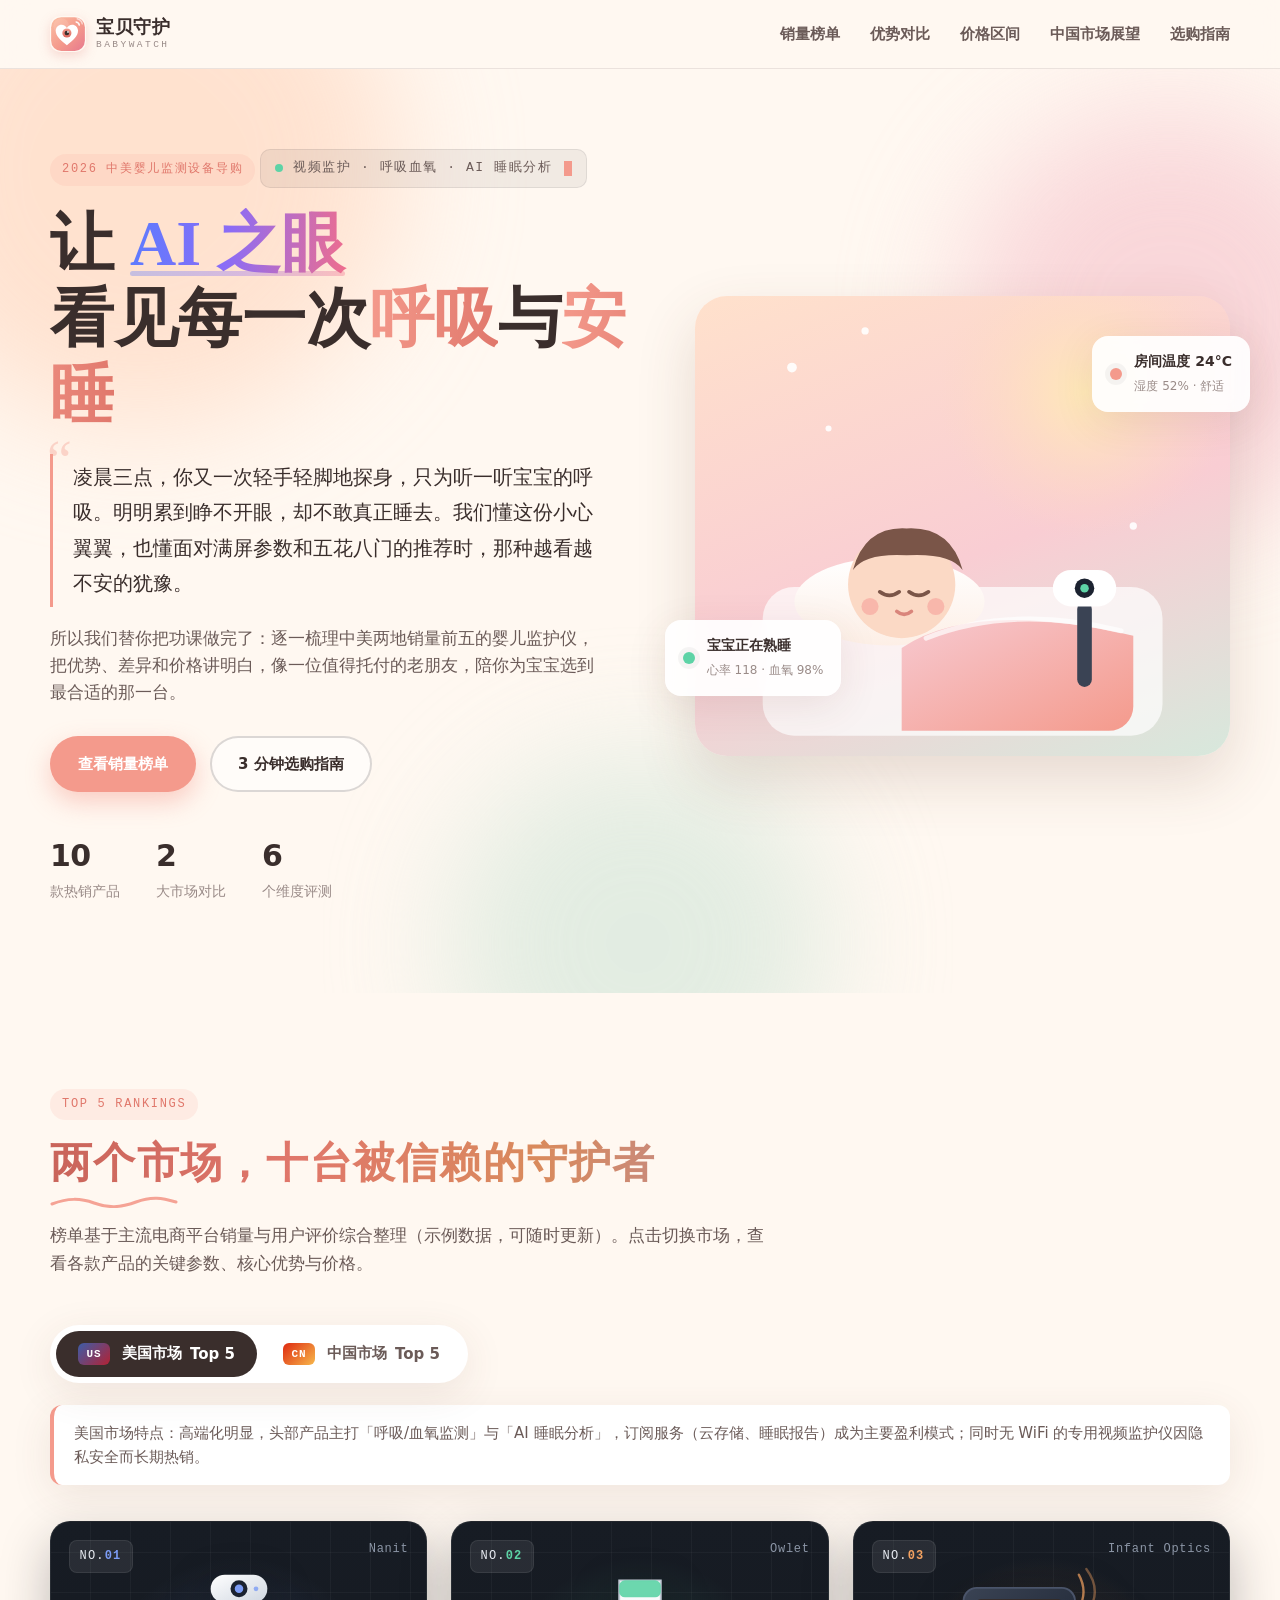
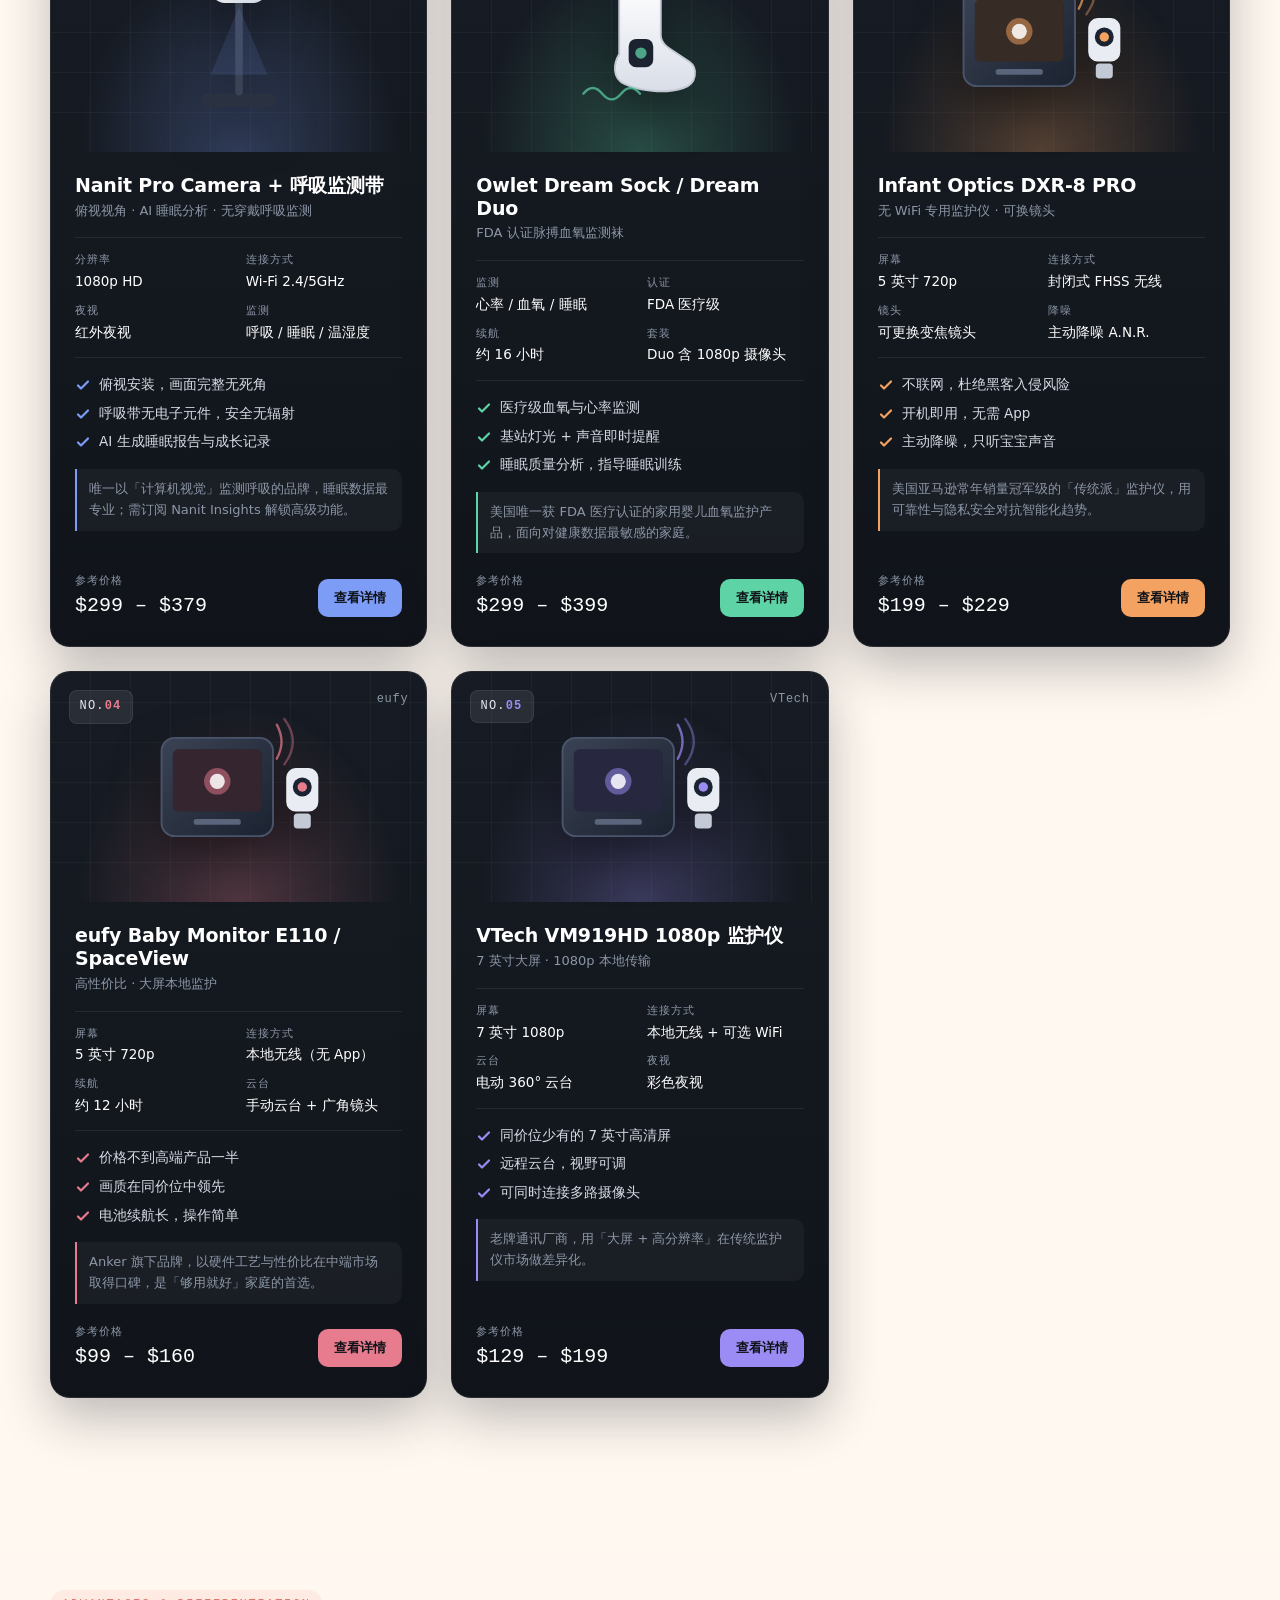
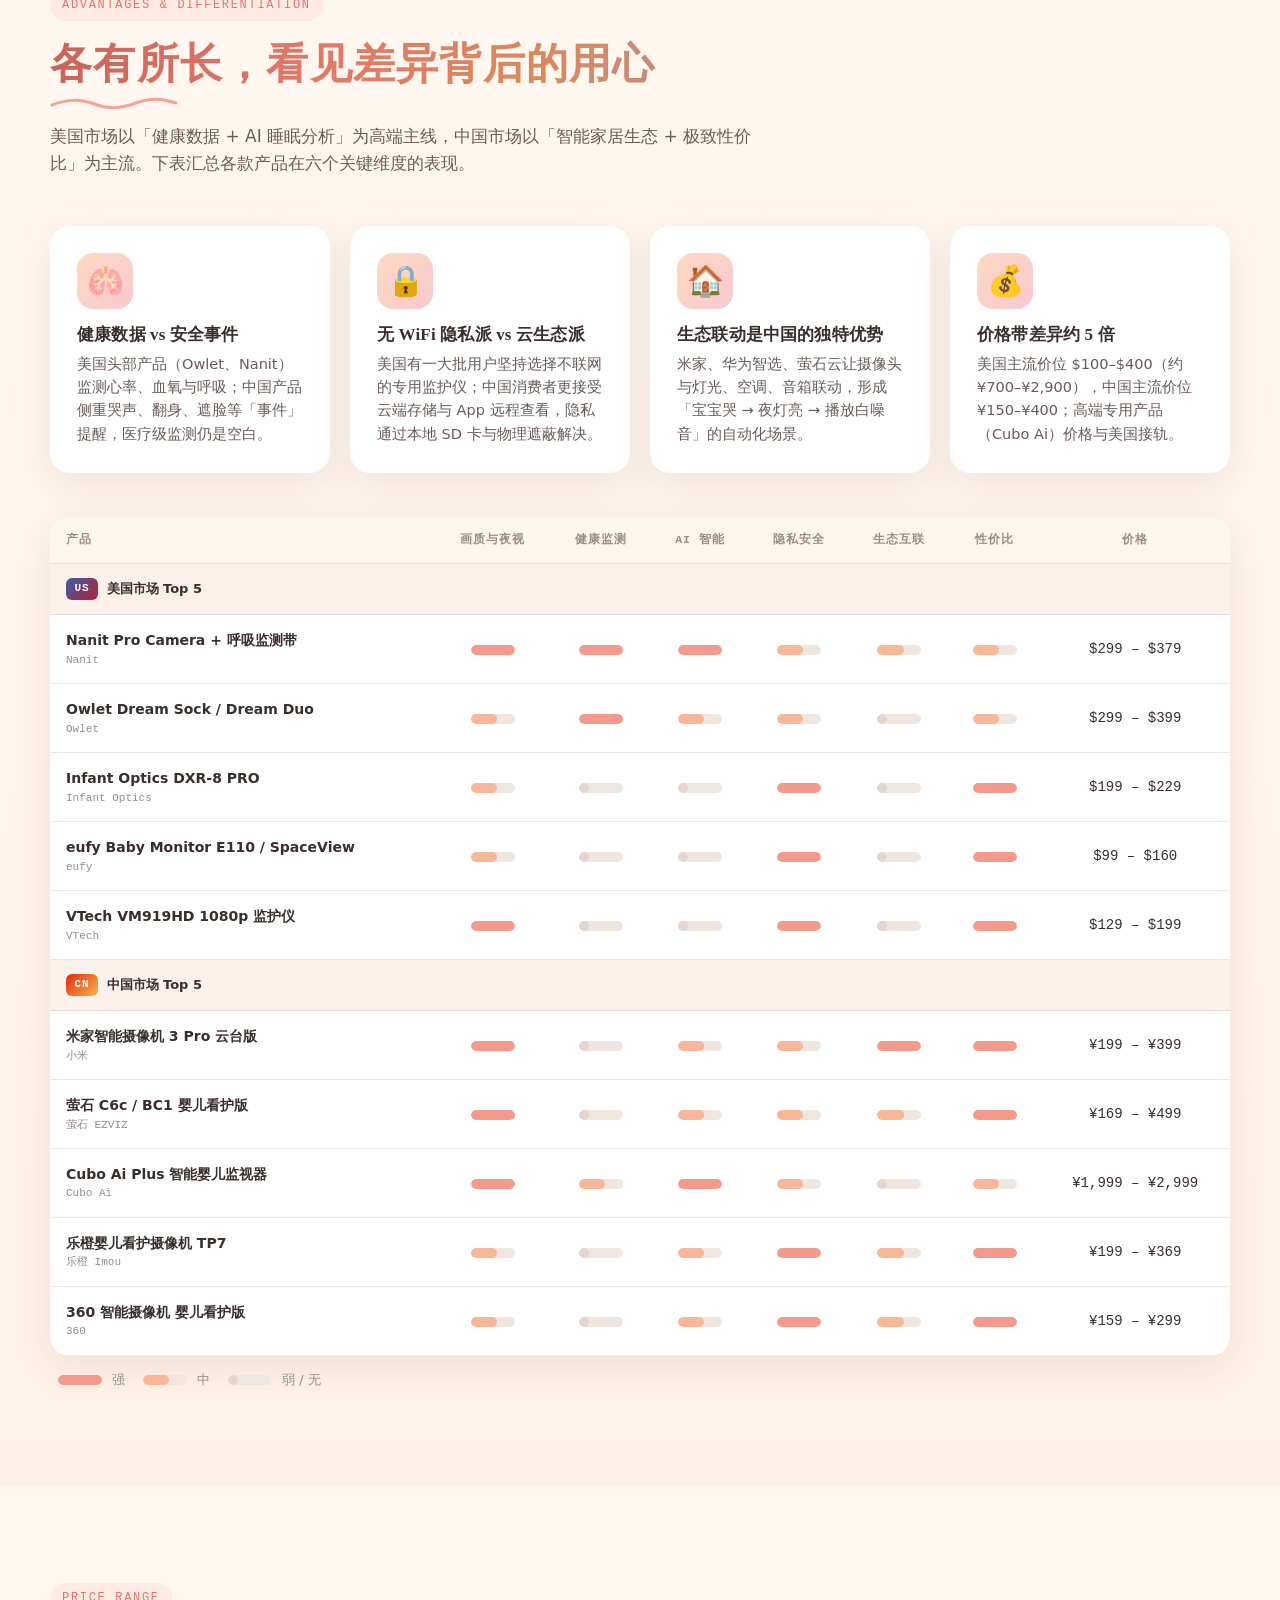
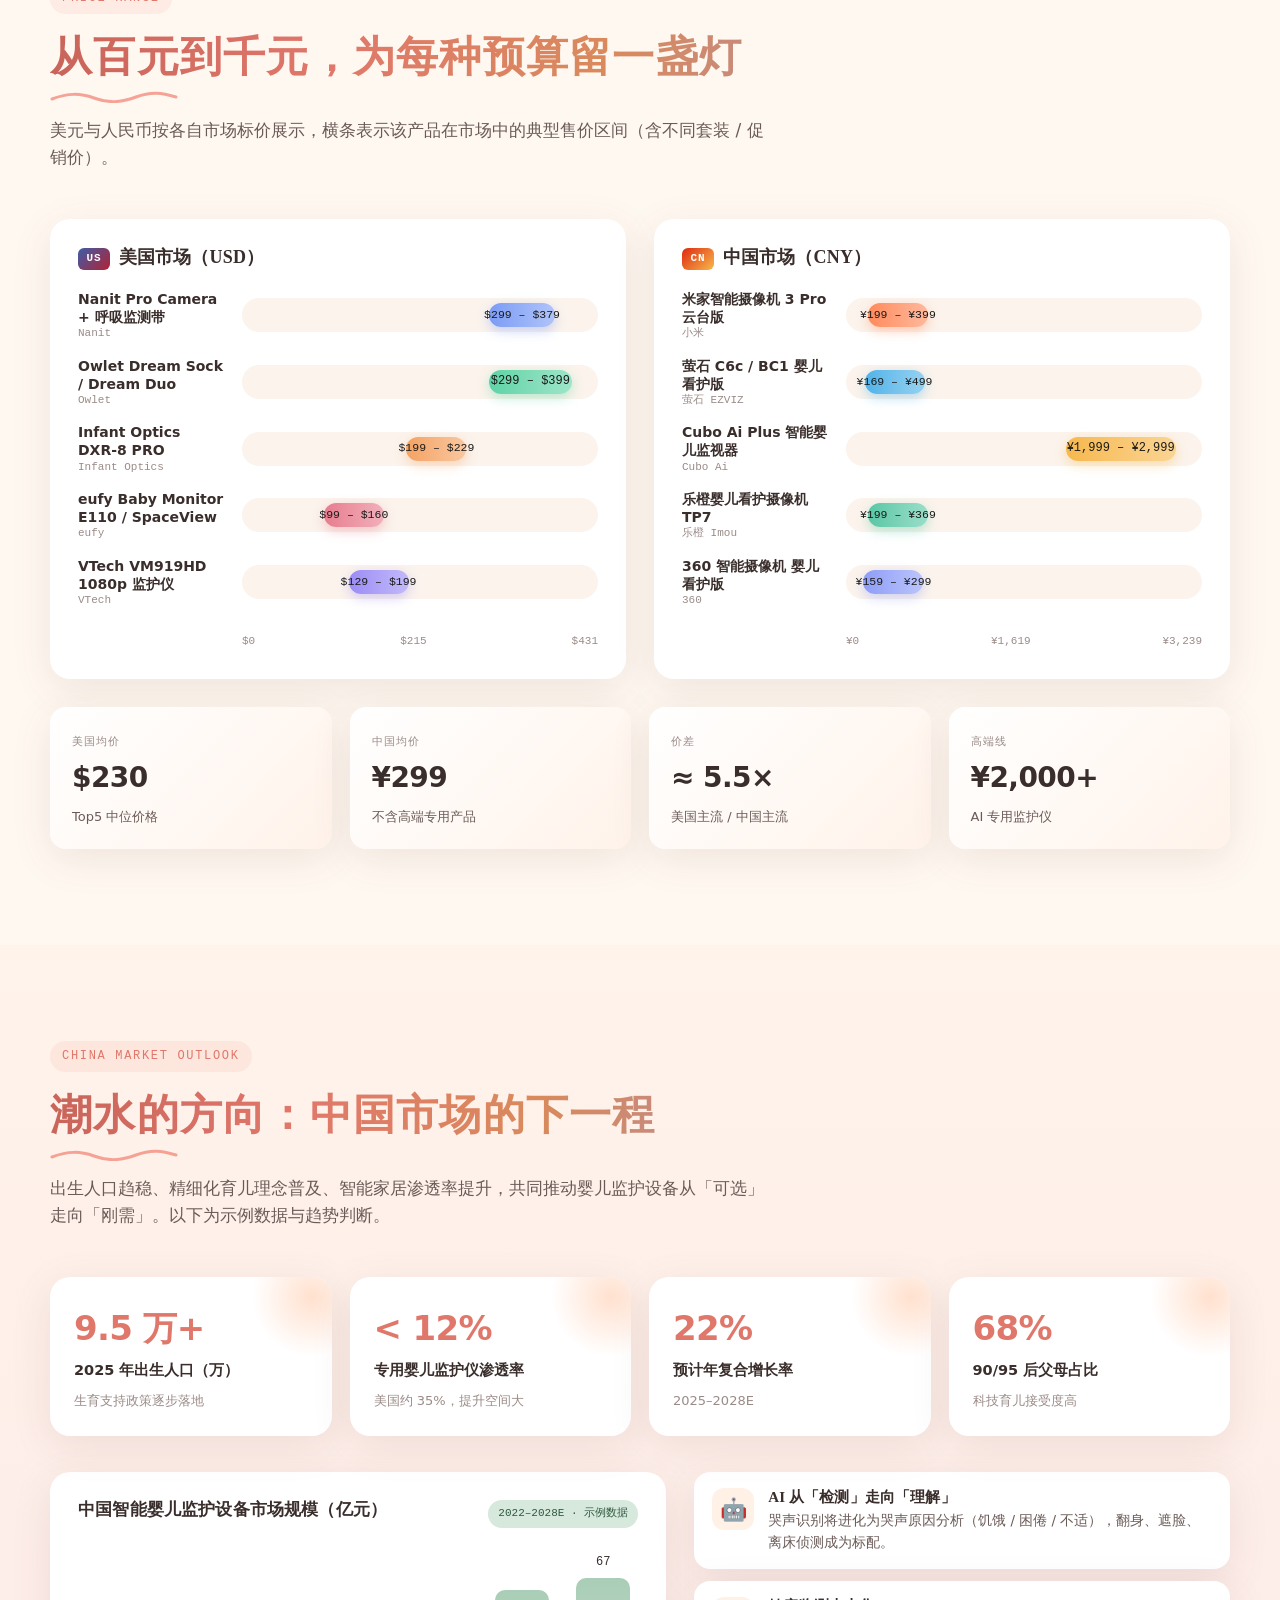
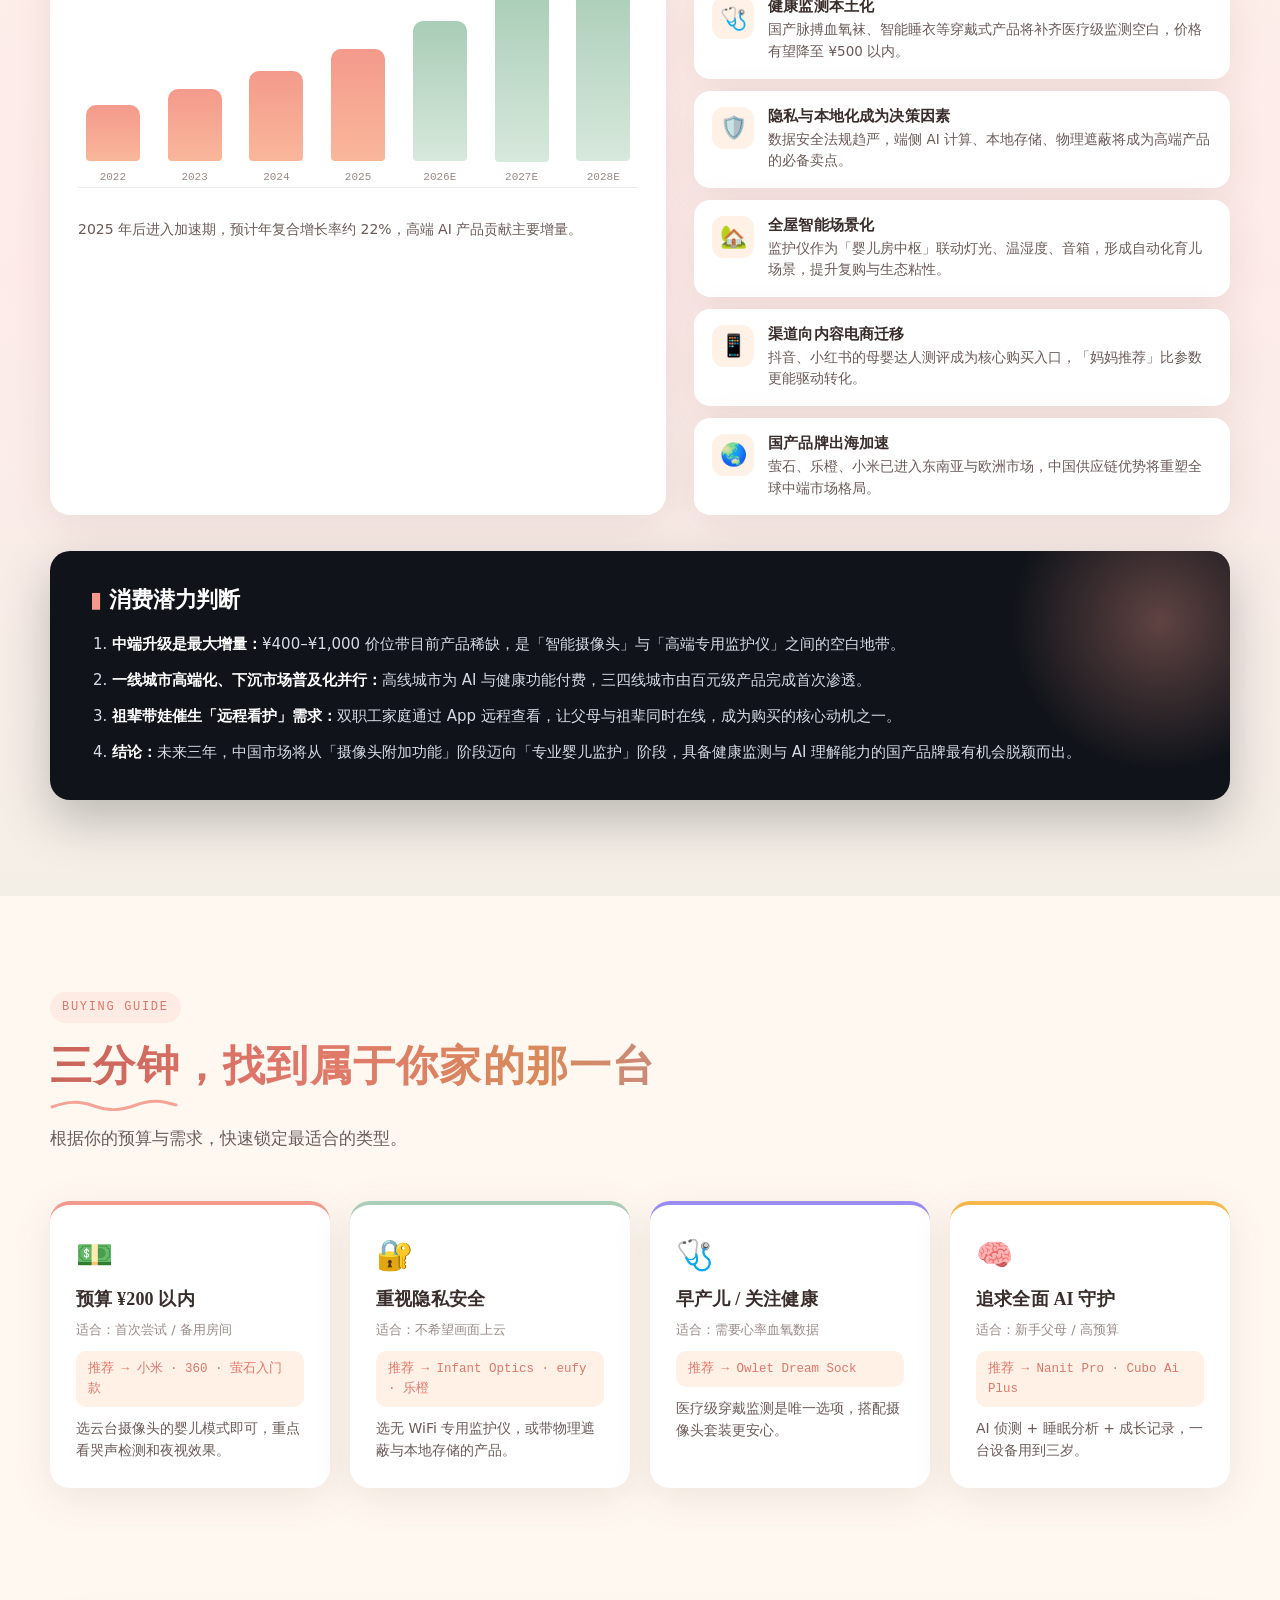
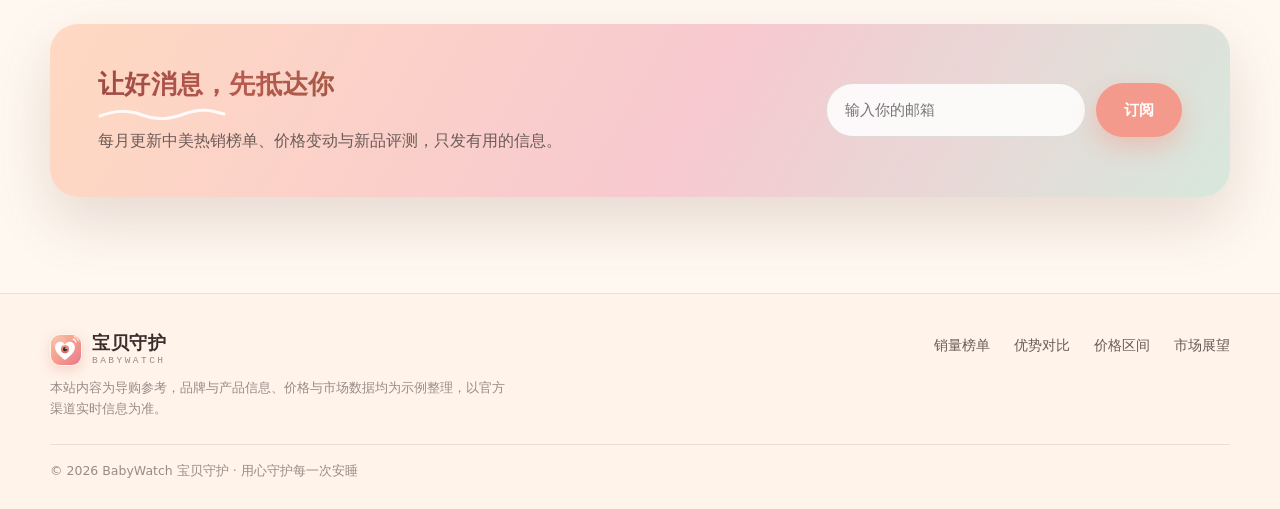
==== index.html @ 956588be "Initial release: BabyWatch baby monitor buying guide site Co-Authored-By: Claude Fable 5.1 <noreply@" ====
<!DOCTYPE html>
<html lang="zh-CN">
<head>
  <meta charset="UTF-8">
  <meta name="viewport" content="width=device-width, initial-scale=1.0">
  <title>宝贝守护 BabyWatch · 婴儿监测设备导购</title>
  <meta name="description" content="中美婴儿监测设备销量榜、产品优势对比、价格区间与中国市场趋势展望。">
  <link rel="icon" href="assets/logo.svg" type="image/svg+xml">
  <link rel="stylesheet" href="css/style.css">
</head>
<body>

  <!-- ========== 顶部导航 ========== -->
  <header class="nav" id="nav">
    <div class="container nav__inner">
      <a href="#top" class="nav__brand">
        <img class="nav__logo" src="assets/logo.svg" width="36" height="36" alt="BabyWatch">
        <span class="nav__wordmark"><b>宝贝守护</b><em>BabyWatch</em></span>
      </a>
      <nav class="nav__links" id="navLinks">
        <a href="#rankings">销量榜单</a>
        <a href="#compare">优势对比</a>
        <a href="#price">价格区间</a>
        <a href="#trend">中国市场展望</a>
        <a href="#guide">选购指南</a>
      </nav>
      <button class="nav__toggle" id="navToggle" aria-label="打开菜单" aria-expanded="false">
        <span></span><span></span><span></span>
      </button>
    </div>
  </header>

  <main id="top">

    <!-- ========== 首屏 ========== -->
    <section class="hero">
      <div class="hero__bg" aria-hidden="true">
        <span class="blob blob--1"></span>
        <span class="blob blob--2"></span>
        <span class="blob blob--3"></span>
      </div>
      <div class="container hero__inner">
        <div class="hero__text">
          <p class="eyebrow">2026 中美婴儿监测设备导购</p>
          <p class="hero__status"><span class="hero__status-dot"></span>视频监护 · 呼吸血氧 · AI 睡眠分析<span class="hero__cursor"></span></p>
          <h1 class="hero__title">
            <span class="hero__line">让 <span class="grad grad--ai">AI 之眼</span></span>
            <span class="hero__line">看见每一次<span class="grad grad--warm">呼吸</span>与<span class="grad grad--warm">安睡</span></span>
          </h1>
          <p class="lead lead--heart">凌晨三点，你又一次轻手轻脚地探身，只为听一听宝宝的呼吸。明明累到睁不开眼，却不敢真正睡去。我们懂这份小心翼翼，也懂面对满屏参数和五花八门的推荐时，那种越看越不安的犹豫。</p>
          <p class="lead">所以我们替你把功课做完了：逐一梳理中美两地销量前五的婴儿监护仪，把优势、差异和价格讲明白，像一位值得托付的老朋友，陪你为宝宝选到最合适的那一台。</p>
          <div class="hero__cta">
            <a href="#rankings" class="btn btn--primary">查看销量榜单</a>
            <a href="#guide" class="btn btn--ghost">3 分钟选购指南</a>
          </div>
          <ul class="hero__stats">
            <li><strong>10</strong><span>款热销产品</span></li>
            <li><strong>2</strong><span>大市场对比</span></li>
            <li><strong>6</strong><span>个维度评测</span></li>
          </ul>
        </div>
        <div class="hero__visual">
          <div class="hero__photo" role="img" aria-label="熟睡中的婴儿插画">
            <svg viewBox="0 0 400 400" class="hero__art" aria-hidden="true">
              <defs>
                <radialGradient id="hg-sun" cx="50%" cy="50%" r="50%"><stop offset="0" stop-color="#FFE9B8"/><stop offset="1" stop-color="#FFD9C2" stop-opacity="0"/></radialGradient>
                <linearGradient id="hg-blanket" x1="0" y1="0" x2="1" y2="1"><stop offset="0" stop-color="#F7C9D0"/><stop offset="1" stop-color="#F49A8C"/></linearGradient>
                <linearGradient id="hg-pillow" x1="0" y1="0" x2="0" y2="1"><stop offset="0" stop-color="#FFFFFF"/><stop offset="1" stop-color="#FDEFE6"/></linearGradient>
              </defs>
              <circle cx="300" cy="90" r="120" fill="url(#hg-sun)"/>
              <g opacity=".9">
                <circle cx="60" cy="70" r="4" fill="#fff"/><circle cx="120" cy="40" r="3" fill="#fff"/><circle cx="90" cy="120" r="2.5" fill="#fff"/><circle cx="340" cy="200" r="3" fill="#fff"/>
              </g>
              <path d="M62 250 h276 a26 26 0 0 1 26 26 v70 a26 26 0 0 1 -26 26 h-276 a26 26 0 0 1 -26 -26 v-70 a26 26 0 0 1 26 -26z" fill="#fff" opacity=".7"/>
              <ellipse cx="140" cy="262" rx="78" ry="36" fill="url(#hg-pillow)"/>
              <path d="M150 300 q60 -40 190 -10 v58 a20 20 0 0 1 -20 20 h-170 z" fill="url(#hg-blanket)"/>
              <path d="M170 292 q70 -28 160 -6" fill="none" stroke="#fff" stroke-width="4" stroke-linecap="round" opacity=".7"/>
              <circle cx="150" cy="248" r="44" fill="#FBD9C5"/>
              <path d="M110 236 q10 -36 44 -34 q36 -2 46 34 q-10 -14 -46 -12 q-34 -2 -44 12z" fill="#7A5548"/>
              <path d="M132 254 q8 6 16 0" fill="none" stroke="#7A5548" stroke-width="3" stroke-linecap="round"/>
              <path d="M156 254 q8 6 16 0" fill="none" stroke="#7A5548" stroke-width="3" stroke-linecap="round"/>
              <path d="M146 270 q6 5 12 0" fill="none" stroke="#D9857B" stroke-width="3" stroke-linecap="round"/>
              <circle cx="124" cy="266" r="7" fill="#F7A8A0" opacity=".7"/><circle cx="178" cy="266" r="7" fill="#F7A8A0" opacity=".7"/>
              <g class="hero__zz" fill="#fff" font-family="Arial, sans-serif" font-weight="700">
                <text x="210" y="200" font-size="26">z</text><text x="232" y="176" font-size="34">z</text><text x="262" y="146" font-size="44">z</text>
              </g>
              <g transform="translate(300 262)">
                <rect x="-6" y="0" width="12" height="70" rx="6" fill="#3A4354"/>
                <rect x="-26" y="-26" width="52" height="30" rx="15" fill="#fff"/>
                <circle cx="0" cy="-11" r="8" fill="#1B2230"/><circle cx="0" cy="-11" r="3.5" fill="#5DD3A6"/>
              </g>
            </svg>
          </div>
          <div class="hero__card hero__card--1">
            <span class="dot dot--green"></span>
            <div><b>宝宝正在熟睡</b><small>心率 118 · 血氧 98%</small></div>
          </div>
          <div class="hero__card hero__card--2">
            <span class="dot dot--peach"></span>
            <div><b>房间温度 24°C</b><small>湿度 52% · 舒适</small></div>
          </div>
        </div>
      </div>
    </section>

    <!-- ========== 销量榜单 ========== -->
    <section class="section" id="rankings">
      <div class="container">
        <div class="section__head">
          <p class="eyebrow">Top 5 Rankings</p>
          <h2 class="title-art">两个市场，十台被信赖的守护者</h2>
          <p class="section__desc">榜单基于主流电商平台销量与用户评价综合整理（示例数据，可随时更新）。点击切换市场，查看各款产品的关键参数、核心优势与价格。</p>
        </div>

        <div class="tabs" role="tablist">
          <button class="tab is-active" role="tab" data-market="us" aria-selected="true">
            <span class="flag flag--us">US</span> 美国市场 <span class="tab__extra">Top 5</span>
          </button>
          <button class="tab" role="tab" data-market="cn" aria-selected="false">
            <span class="flag flag--cn">CN</span> 中国市场 <span class="tab__extra">Top 5</span>
          </button>
        </div>

        <div class="market-note" id="marketNote"></div>
        <div class="products" id="productGrid"></div>
      </div>
    </section>

    <!-- ========== 优势与差异化 ========== -->
    <section class="section section--soft" id="compare">
      <div class="container">
        <div class="section__head">
          <p class="eyebrow">Advantages & Differentiation</p>
          <h2 class="title-art">各有所长，看见差异背后的用心</h2>
          <p class="section__desc">美国市场以「健康数据 + AI 睡眠分析」为高端主线，中国市场以「智能家居生态 + 极致性价比」为主流。下表汇总各款产品在六个关键维度的表现。</p>
        </div>

        <div class="diff-grid" id="diffGrid"></div>

        <div class="table-wrap">
          <table class="cmp" id="cmpTable"></table>
        </div>
        <p class="table-legend"><span class="lv lv-3"></span> 强 <span class="lv lv-2"></span> 中 <span class="lv lv-1"></span> 弱 / 无</p>
      </div>
    </section>

    <!-- ========== 价格区间 ========== -->
    <section class="section" id="price">
      <div class="container">
        <div class="section__head">
          <p class="eyebrow">Price Range</p>
          <h2 class="title-art">从百元到千元，为每种预算留一盏灯</h2>
          <p class="section__desc">美元与人民币按各自市场标价展示，横条表示该产品在市场中的典型售价区间（含不同套装 / 促销价）。</p>
        </div>
        <div class="price-cols">
          <div class="price-col">
            <h3><span class="flag flag--us">US</span> 美国市场（USD）</h3>
            <div class="price-list" id="priceUS"></div>
          </div>
          <div class="price-col">
            <h3><span class="flag flag--cn">CN</span> 中国市场（CNY）</h3>
            <div class="price-list" id="priceCN"></div>
          </div>
        </div>
        <div class="price-summary" id="priceSummary"></div>
      </div>
    </section>

    <!-- ========== 中国市场趋势 ========== -->
    <section class="section section--warm" id="trend">
      <div class="container">
        <div class="section__head">
          <p class="eyebrow">China Market Outlook</p>
          <h2 class="title-art">潮水的方向：中国市场的下一程</h2>
          <p class="section__desc">出生人口趋稳、精细化育儿理念普及、智能家居渗透率提升，共同推动婴儿监护设备从「可选」走向「刚需」。以下为示例数据与趋势判断。</p>
        </div>

        <div class="stat-tiles" id="statTiles"></div>

        <div class="trend-layout">
          <div class="chart-card">
            <div class="chart-card__head">
              <h3>中国智能婴儿监护设备市场规模（亿元）</h3>
              <span class="chip">2022–2028E · 示例数据</span>
            </div>
            <div class="chart" id="marketChart"></div>
            <p class="chart-note">2025 年后进入加速期，预计年复合增长率约 22%，高端 AI 产品贡献主要增量。</p>
          </div>
          <div class="trend-list" id="trendList"></div>
        </div>

        <div class="outlook" id="outlook"></div>
      </div>
    </section>

    <!-- ========== 选购指南 ========== -->
    <section class="section" id="guide">
      <div class="container">
        <div class="section__head">
          <p class="eyebrow">Buying Guide</p>
          <h2 class="title-art">三分钟，找到属于你家的那一台</h2>
          <p class="section__desc">根据你的预算与需求，快速锁定最适合的类型。</p>
        </div>
        <div class="guide-grid" id="guideGrid"></div>
      </div>
    </section>

    <!-- ========== 订阅 / CTA ========== -->
    <section class="cta">
      <div class="container cta__inner">
        <div>
          <h2 class="title-art title-art--deep">让好消息，先抵达你</h2>
          <p>每月更新中美热销榜单、价格变动与新品评测，只发有用的信息。</p>
        </div>
        <form class="cta__form" onsubmit="event.preventDefault(); this.querySelector('button').textContent='已订阅 ✓';">
          <input type="email" placeholder="输入你的邮箱" required>
          <button type="submit" class="btn btn--primary">订阅</button>
        </form>
      </div>
    </section>
  </main>

  <footer class="footer">
    <div class="container footer__inner">
      <div>
        <div class="nav__brand">
          <img class="nav__logo" src="assets/logo.svg" width="32" height="32" alt="BabyWatch">
          <span class="nav__wordmark"><b>宝贝守护</b><em>BabyWatch</em></span>
        </div>
        <p class="footer__note">本站内容为导购参考，品牌与产品信息、价格与市场数据均为示例整理，以官方渠道实时信息为准。</p>
      </div>
      <div class="footer__links">
        <a href="#rankings">销量榜单</a>
        <a href="#compare">优势对比</a>
        <a href="#price">价格区间</a>
        <a href="#trend">市场展望</a>
      </div>
    </div>
    <div class="container footer__copy">© 2026 BabyWatch 宝贝守护 · 用心守护每一次安睡</div>
  </footer>

  <script src="js/data.js"></script>
  <script src="js/main.js"></script>
</body>
</html>
---- css/style.css ----
/* =====================================================================
   宝贝守护 BabyWatch · 样式
   配色：母婴温馨（奶油 / 蜜桃 / 樱粉 / 鼠尾草绿）
   产品卡：硅谷科技硬件风（深色卡片、细线、等宽参数标签）
   ===================================================================== */

:root {
  --cream: #FFF8F1;
  --cream-2: #FFF1E6;
  --peach: #FFD9C2;
  --peach-2: #F9B79A;
  --rose: #F7C9D0;
  --coral: #F49A8C;
  --coral-dark: #E0776B;
  --sage: #D7E8DC;
  --sage-2: #A9CDB6;
  --ink: #3A2E2C;
  --ink-2: #6B5B58;
  --ink-3: #9A8B88;
  --line: rgba(58, 46, 44, 0.10);

  --tech-bg: #10141A;
  --tech-bg-2: #171C24;
  --tech-line: rgba(255, 255, 255, 0.08);
  --tech-text: #E8ECF2;
  --tech-muted: #8C96A6;

  --radius: 20px;
  --radius-sm: 12px;
  --shadow: 0 10px 40px rgba(97, 60, 45, 0.10);
  --shadow-lg: 0 24px 60px rgba(97, 60, 45, 0.16);

  --font: "Noto Sans SC", "Source Han Sans SC", "PingFang SC", "Hiragino Sans GB", "Microsoft YaHei", "微软雅黑", "Segoe UI", system-ui, -apple-system, sans-serif;
  /* 标题：宋体系，文艺温润 */
  --font-display: "Noto Serif SC", "Source Han Serif SC", "Noto Serif CJK SC", "Songti SC", "STZhongsong", "STSong", "SimSun", serif;
  /* 手写感：楷体，用于共情文字 */
  --font-warm: "STKaiti", "KaiTi", "Kaiti SC", "楷体", "BiauKai", "Noto Serif SC", serif;
  --mono: ui-monospace, "Cascadia Mono", Consolas, SFMono-Regular, Menlo, monospace;
}

* { box-sizing: border-box; }
html { scroll-behavior: smooth; }
body {
  margin: 0;
  font-family: var(--font);
  color: var(--ink);
  background: var(--cream);
  line-height: 1.6;
  -webkit-font-smoothing: antialiased;
}
img { max-width: 100%; display: block; }
a { color: inherit; text-decoration: none; }
h1, h2, h3, h4 { margin: 0; line-height: 1.2; font-weight: 800; letter-spacing: -0.01em; }
h1, h2, .diff-card h3, .guide-card h3, .price-col h3, .chart-card__head h3, .trend-item h4, .cta h2 { font-family: var(--font-display); letter-spacing: .01em; }
p { margin: 0; }
button { font-family: inherit; cursor: pointer; }

.container { width: min(1180px, 100% - 40px); margin-inline: auto; }

/* ---------- 通用 ---------- */
.eyebrow {
  display: inline-block;
  font-family: var(--mono);
  font-size: 12px;
  letter-spacing: 0.14em;
  text-transform: uppercase;
  color: var(--coral-dark);
  background: rgba(244, 154, 140, 0.14);
  padding: 6px 12px;
  border-radius: 999px;
  margin-bottom: 16px;
}
.btn {
  display: inline-flex; align-items: center; justify-content: center; gap: 8px;
  padding: 14px 26px; border-radius: 999px; font-weight: 700; font-size: 15px;
  border: 2px solid transparent; transition: transform .18s ease, box-shadow .18s ease, background .18s;
}
.btn:hover { transform: translateY(-2px); }
.btn--primary { background: var(--coral); color: #fff; box-shadow: 0 10px 24px rgba(244, 154, 140, 0.45); }
.btn--primary:hover { background: var(--coral-dark); }
.btn--ghost { border-color: rgba(58, 46, 44, 0.18); color: var(--ink); background: rgba(255,255,255,0.6); }
.btn--ghost:hover { background: #fff; }

.section { padding: 96px 0; }
.section--soft { background: linear-gradient(180deg, var(--cream) 0%, var(--cream-2) 100%); }
.section--warm { background: linear-gradient(180deg, #FFF3EA 0%, #FDEBE9 60%, #F4EFE6 100%); }
.section__head { max-width: 720px; margin-bottom: 48px; }
.section__head h2 { font-size: clamp(28px, 4vw, 42px); margin-bottom: 14px; }

/* 文艺风板块标题：暖珊瑚渐变 + 手绘波浪线 */
.title-art {
  display: inline-block; position: relative; padding-bottom: 18px; margin-bottom: 10px;
  font-weight: 700; letter-spacing: .03em; line-height: 1.3;
  background-image: linear-gradient(95deg, #C9645A 0%, #E0776B 40%, #D98A5C 80%, #C98A7A 100%);
  background-clip: text; -webkit-background-clip: text; color: transparent; -webkit-text-fill-color: transparent;
}
.title-art::after {
  content: ""; position: absolute; left: 0; bottom: 0; width: 128px; height: 12px;
  background: url("data:image/svg+xml,%3Csvg xmlns='http://www.w3.org/2000/svg' viewBox='0 0 128 12'%3E%3Cpath d='M2 8 C 18 2, 30 2, 44 7 S 70 12, 86 6 S 112 2, 126 6' fill='none' stroke='%23F49A8C' stroke-width='3' stroke-linecap='round'/%3E%3C/svg%3E") left center / 128px 12px no-repeat;
  opacity: .9;
}
.title-art--deep { background-image: linear-gradient(95deg, #9E4A42 0%, #B85A50 60%, #A45A44 100%); }
.title-art--deep::after { background-image: url("data:image/svg+xml,%3Csvg xmlns='http://www.w3.org/2000/svg' viewBox='0 0 128 12'%3E%3Cpath d='M2 8 C 18 2, 30 2, 44 7 S 70 12, 86 6 S 112 2, 126 6' fill='none' stroke='%23fff' stroke-width='3' stroke-linecap='round'/%3E%3C/svg%3E"); }
.section__desc { color: var(--ink-2); font-size: 17px; }

/* ---------- 导航 ---------- */
.nav {
  position: sticky; top: 0; z-index: 50;
  backdrop-filter: blur(14px); -webkit-backdrop-filter: blur(14px);
  background: rgba(255, 248, 241, 0.78);
  border-bottom: 1px solid var(--line);
  transition: box-shadow .2s;
}
.nav.is-scrolled { box-shadow: 0 6px 24px rgba(97,60,45,.08); }
.nav__inner { display: flex; align-items: center; justify-content: space-between; height: 68px; gap: 20px; }
.nav__brand { display: flex; align-items: center; gap: 10px; }
.nav__logo { display: block; border-radius: 10px; box-shadow: 0 4px 12px rgba(224,119,107,.25); }
.nav__wordmark { display: flex; flex-direction: column; line-height: 1; }
.nav__wordmark b { font-family: var(--font-display); font-weight: 700; font-size: 18px; letter-spacing: .04em; color: var(--ink); }
.nav__wordmark em { font-style: normal; font-family: var(--mono); font-size: 9.5px; letter-spacing: .26em; text-transform: uppercase; color: var(--ink-3); margin-top: 4px; }
.nav__links { display: flex; gap: 30px; font-weight: 600; font-size: 15px; color: var(--ink-2); }
.nav__links a { position: relative; padding: 6px 0; transition: color .15s; }
.nav__links a::after {
  content: ""; position: absolute; left: 0; right: 0; bottom: 0; height: 2px;
  background: var(--coral); border-radius: 2px; transform: scaleX(0); transform-origin: left; transition: transform .2s;
}
.nav__links a:hover { color: var(--ink); }
.nav__links a:hover::after { transform: scaleX(1); }
.nav__toggle { display: none; width: 42px; height: 42px; border: 0; background: transparent; flex-direction: column; justify-content: center; gap: 5px; align-items: center; }
.nav__toggle span { width: 22px; height: 2px; background: var(--ink); border-radius: 2px; transition: .2s; }

/* ---------- 首屏 ---------- */
.hero { position: relative; overflow: hidden; padding: 80px 0 90px; }
.hero__bg { position: absolute; inset: 0; pointer-events: none; }
.blob { position: absolute; border-radius: 50%; filter: blur(60px); opacity: .7; animation: float 14s ease-in-out infinite; }
.blob--1 { width: 520px; height: 520px; background: var(--peach); top: -160px; left: -120px; }
.blob--2 { width: 420px; height: 420px; background: var(--rose); right: -100px; top: 40px; animation-delay: -4s; }
.blob--3 { width: 380px; height: 380px; background: var(--sage); bottom: -140px; left: 35%; animation-delay: -8s; }
@keyframes float { 0%,100% { transform: translateY(0) } 50% { transform: translateY(-26px) } }

.hero__inner { position: relative; display: grid; grid-template-columns: 1.1fr 1fr; gap: 56px; align-items: center; }
.hero h1 { font-size: clamp(38px, 5.6vw, 64px); margin-bottom: 22px; }

/* 科技感标题 */
.hero__status {
  display: inline-flex; align-items: center; gap: 10px;
  font-family: var(--mono); font-size: 13px; letter-spacing: .12em; color: var(--ink-2);
  background: rgba(16, 20, 26, .06); border: 1px solid rgba(16, 20, 26, .08);
  padding: 8px 14px; border-radius: 10px; margin-bottom: 18px;
}
.hero__status-dot { width: 8px; height: 8px; border-radius: 50%; background: #5DD3A6; box-shadow: 0 0 0 0 rgba(93,211,166,.6); animation: pulse 2s infinite; }
.hero__cursor { width: 8px; height: 15px; background: var(--coral); margin-left: 2px; animation: blink 1s steps(2) infinite; }
@keyframes blink { 50% { opacity: 0 } }

.hero__title { font-weight: 900; letter-spacing: 0; line-height: 1.18; }
.hero__line { display: block; }
.grad {
  background-clip: text; -webkit-background-clip: text; color: transparent; -webkit-text-fill-color: transparent;
  position: relative;
}
.grad--ai { background-image: linear-gradient(95deg, #5B7CFF 0%, #8B6CF6 45%, #F26D8A 100%); padding-right: .06em; }
.grad--warm { background-image: linear-gradient(95deg, #F49A8C 0%, #E0776B 100%); }
.grad--ai::after {
  content: ""; position: absolute; left: 0; right: .06em; bottom: .04em; height: .08em; border-radius: 4px;
  background: linear-gradient(95deg, #5B7CFF, #8B6CF6, #F26D8A); opacity: .35;
}
.lead { font-size: 17px; color: var(--ink-2); max-width: 560px; margin-bottom: 30px; }
.lead--heart {
  position: relative; margin-bottom: 18px; padding: 6px 0 6px 20px;
  border-left: 3px solid var(--coral); color: var(--ink); font-size: 19.5px; line-height: 1.8;
  font-family: var(--font-warm); font-weight: 400;
}
.lead--heart::before {
  content: "“"; position: absolute; left: -6px; top: -22px; font-size: 56px; line-height: 1;
  color: var(--coral); opacity: .35; font-family: Georgia, "Times New Roman", serif;
}
.hero__cta { display: flex; gap: 14px; flex-wrap: wrap; margin-bottom: 40px; }
.hero__stats { list-style: none; padding: 0; margin: 0; display: flex; gap: 36px; }
.hero__stats li { display: flex; flex-direction: column; }
.hero__stats strong { font-size: 30px; font-weight: 800; letter-spacing: -0.02em; }
.hero__stats span { color: var(--ink-3); font-size: 14px; }

.hero__visual { position: relative; min-height: 460px; }
.hero__photo {
  position: absolute; inset: 0; border-radius: 32px; overflow: hidden;
  background: linear-gradient(160deg, #FFE1CC 0%, #F9CDD3 55%, #D7E8DC 100%);
  box-shadow: var(--shadow-lg);
  display: grid; place-items: center;
}
.hero__art { width: 100%; height: 100%; max-height: 100%; transform: scale(1.06); }
.hero__zz text { animation: zz 3s ease-in-out infinite; opacity: 0; }
.hero__zz text:nth-child(2) { animation-delay: .5s; }
.hero__zz text:nth-child(3) { animation-delay: 1s; }
@keyframes zz { 0% { opacity: 0; transform: translateY(6px) } 30%, 70% { opacity: .95; transform: translateY(0) } 100% { opacity: 0; transform: translateY(-8px) } }
.hero__card {
  position: absolute; display: flex; align-items: center; gap: 12px;
  background: rgba(255,255,255,.92); backdrop-filter: blur(8px);
  padding: 14px 18px; border-radius: 16px; box-shadow: var(--shadow);
  animation: float 8s ease-in-out infinite;
}
.hero__card b { display: block; font-size: 14px; }
.hero__card small { color: var(--ink-3); font-size: 12px; }
.hero__card--1 { left: -30px; bottom: 60px; }
.hero__card--2 { right: -20px; top: 40px; animation-delay: -3s; }
.dot { width: 12px; height: 12px; border-radius: 50%; flex: none; box-shadow: 0 0 0 5px rgba(0,0,0,.04); }
.dot--green { background: #5DD3A6; animation: pulse 2s infinite; }
.dot--peach { background: var(--coral); }
@keyframes pulse { 0%,100% { box-shadow: 0 0 0 4px rgba(93,211,166,.25) } 50% { box-shadow: 0 0 0 10px rgba(93,211,166,0) } }

/* ---------- 榜单 Tabs ---------- */
.tabs { display: inline-flex; background: #fff; padding: 6px; border-radius: 999px; box-shadow: var(--shadow); gap: 4px; margin-bottom: 22px; }
.tab { border: 0; background: transparent; padding: 12px 22px; border-radius: 999px; font-weight: 700; font-size: 15px; color: var(--ink-2); transition: .2s; display: inline-flex; align-items: center; gap: 8px; }
.flag {
  display: inline-flex; align-items: center; justify-content: center;
  font-family: var(--mono); font-size: 11px; font-weight: 700; letter-spacing: .08em;
  width: 32px; height: 22px; border-radius: 6px; color: #fff; vertical-align: middle; margin-right: 4px;
}
.flag--us { background: linear-gradient(135deg, #3C5DA8, #B22234); }
.flag--cn { background: linear-gradient(135deg, #DE2910, #F7B84B); }
.tab.is-active { background: var(--ink); color: #fff; }
.market-note { background: #fff; border-left: 4px solid var(--coral); padding: 16px 20px; border-radius: 12px; color: var(--ink-2); font-size: 15px; margin-bottom: 36px; box-shadow: var(--shadow); }

/* ---------- 产品卡（科技硬件风） ---------- */
.products { display: grid; grid-template-columns: repeat(auto-fill, minmax(340px, 1fr)); gap: 24px; }
.product {
  position: relative; display: flex; flex-direction: column;
  background: linear-gradient(180deg, var(--tech-bg-2), var(--tech-bg));
  color: var(--tech-text); border-radius: var(--radius); overflow: hidden;
  border: 1px solid var(--tech-line);
  box-shadow: 0 20px 50px rgba(20, 24, 32, .28);
  transition: transform .25s ease, box-shadow .25s ease;
  opacity: 0; transform: translateY(20px);
  animation: rise .5s ease forwards;
}
.product:hover { transform: translateY(-6px); box-shadow: 0 30px 60px rgba(20,24,32,.36); }
@keyframes rise { to { opacity: 1; transform: translateY(0) } }
.product__rank {
  position: absolute; top: 18px; left: 18px; z-index: 2;
  font-family: var(--mono); font-size: 12px; letter-spacing: .1em;
  padding: 6px 10px; border-radius: 8px; background: rgba(255,255,255,.08); border: 1px solid var(--tech-line);
}
.product__rank b { color: var(--accent); }
.product__brand { position: absolute; top: 18px; right: 18px; z-index: 2; font-family: var(--mono); font-size: 12px; color: var(--tech-muted); letter-spacing: .06em; }
.product__visual {
  height: 230px; display: grid; place-items: center; position: relative;
  background:
    radial-gradient(ellipse at 50% 100%, color-mix(in srgb, var(--accent) 28%, transparent) 0%, transparent 60%),
    repeating-linear-gradient(0deg, transparent 0 39px, rgba(255,255,255,.035) 39px 40px),
    repeating-linear-gradient(90deg, transparent 0 39px, rgba(255,255,255,.035) 39px 40px);
}
.product__visual svg { width: 190px; height: 170px; filter: drop-shadow(0 18px 24px rgba(0,0,0,.45)); }
.product__body { padding: 22px 24px 24px; display: flex; flex-direction: column; gap: 16px; flex: 1; }
.product__name { font-size: 19px; font-weight: 700; color: #fff; }
.product__tag { color: var(--tech-muted); font-size: 13px; margin-top: 4px; }
.product__specs { display: grid; grid-template-columns: 1fr 1fr; gap: 10px 14px; padding: 14px 0; border-top: 1px solid var(--tech-line); border-bottom: 1px solid var(--tech-line); }
.spec { display: flex; flex-direction: column; gap: 2px; }
.spec small { font-family: var(--mono); font-size: 10.5px; letter-spacing: .1em; text-transform: uppercase; color: var(--tech-muted); }
.spec span { font-size: 13.5px; color: #fff; font-weight: 500; }
.product__pros { list-style: none; margin: 0; padding: 0; display: flex; flex-direction: column; gap: 7px; font-size: 13.5px; color: #D5DBE5; }
.product__pros li { display: flex; gap: 8px; align-items: flex-start; }
.product__pros li::before { content: ""; flex: none; width: 16px; height: 16px; margin-top: 3px; border-radius: 50%; background: var(--accent); -webkit-mask: url("data:image/svg+xml,%3Csvg xmlns='http://www.w3.org/2000/svg' viewBox='0 0 16 16'%3E%3Cpath d='M3 8.5l3 3 7-7' fill='none' stroke='black' stroke-width='2.2' stroke-linecap='round' stroke-linejoin='round'/%3E%3C/svg%3E") center/contain no-repeat; mask: url("data:image/svg+xml,%3Csvg xmlns='http://www.w3.org/2000/svg' viewBox='0 0 16 16'%3E%3Cpath d='M3 8.5l3 3 7-7' fill='none' stroke='black' stroke-width='2.2' stroke-linecap='round' stroke-linejoin='round'/%3E%3C/svg%3E") center/contain no-repeat; }
.product__diff { font-size: 13px; color: var(--tech-muted); background: rgba(255,255,255,.04); border-left: 2px solid var(--accent); padding: 10px 12px; border-radius: 0 10px 10px 0; }
.product__foot { display: flex; align-items: center; justify-content: space-between; margin-top: auto; padding-top: 4px; }
.product__price { font-family: var(--mono); font-size: 20px; font-weight: 500; color: #fff; }
.product__price small { display: block; font-size: 10.5px; color: var(--tech-muted); letter-spacing: .1em; text-transform: uppercase; font-weight: 400; }
.product__btn { background: var(--accent); color: #0f1218; border: 0; padding: 10px 16px; border-radius: 10px; font-weight: 700; font-size: 13px; transition: filter .15s; }
.product__btn:hover { filter: brightness(1.1); }

/* ---------- 差异化 ---------- */
.diff-grid { display: grid; grid-template-columns: repeat(auto-fit, minmax(250px, 1fr)); gap: 20px; margin-bottom: 44px; }
.diff-card { background: #fff; border-radius: var(--radius); padding: 26px; box-shadow: var(--shadow); border: 1px solid rgba(255,255,255,.7); transition: transform .2s; }
.diff-card:hover { transform: translateY(-4px); }
.diff-card__icon { font-size: 30px; width: 56px; height: 56px; display: grid; place-items: center; border-radius: 16px; background: linear-gradient(135deg, var(--peach), var(--rose)); margin-bottom: 16px; }
.diff-card h3 { font-size: 17px; margin-bottom: 8px; }
.diff-card p { color: var(--ink-2); font-size: 14.5px; }

.table-wrap { overflow-x: auto; background: #fff; border-radius: var(--radius); box-shadow: var(--shadow); }
.cmp { width: 100%; border-collapse: collapse; min-width: 760px; font-size: 14px; }
.cmp th, .cmp td { padding: 14px 16px; text-align: center; border-bottom: 1px solid var(--line); }
.cmp th { font-family: var(--mono); font-size: 11.5px; letter-spacing: .08em; color: var(--ink-3); text-transform: uppercase; background: #FFF6EE; }
.cmp td:first-child, .cmp th:first-child { text-align: left; }
.cmp .cmp__name { font-weight: 700; }
.cmp .cmp__name small { display: block; color: var(--ink-3); font-weight: 400; font-family: var(--mono); font-size: 11px; }
.cmp .cmp__group td { background: #FBF0EA; font-weight: 700; text-align: left; font-size: 13px; }
.cmp .cmp__price { font-family: var(--mono); white-space: nowrap; }
.lv { display: inline-block; width: 44px; height: 10px; border-radius: 999px; background: #EFE6E0; position: relative; overflow: hidden; vertical-align: middle; }
.lv::after { content: ""; position: absolute; inset: 0; border-radius: 999px; background: var(--coral); }
.lv-1::after { width: 22%; background: #E4D5CE; }
.lv-2::after { width: 60%; background: var(--peach-2); }
.lv-3::after { width: 100%; background: var(--coral); }
.table-legend { margin-top: 14px; font-size: 13px; color: var(--ink-3); display: flex; gap: 10px; align-items: center; flex-wrap: wrap; }
.table-legend .lv { margin-left: 8px; }

/* ---------- 价格区间 ---------- */
.price-cols { display: grid; grid-template-columns: 1fr 1fr; gap: 28px; }
.price-col { background: #fff; border-radius: var(--radius); padding: 28px; box-shadow: var(--shadow); }
.price-col h3 { font-size: 18px; margin-bottom: 20px; }
.price-list { display: flex; flex-direction: column; gap: 16px; }
.price-row { display: grid; grid-template-columns: 150px 1fr; gap: 14px; align-items: center; }
.price-row__name { font-weight: 600; font-size: 14px; line-height: 1.3; }
.price-row__name small { display: block; font-family: var(--mono); font-size: 11px; color: var(--ink-3); font-weight: 400; }
.price-row__track { position: relative; height: 34px; background: #FBF3EC; border-radius: 999px; }
.price-row__bar { position: absolute; top: 5px; bottom: 5px; border-radius: 999px; background: linear-gradient(90deg, var(--accent), color-mix(in srgb, var(--accent) 60%, #fff)); box-shadow: 0 4px 12px color-mix(in srgb, var(--accent) 40%, transparent); display: flex; align-items: center; justify-content: center; font-family: var(--mono); font-size: 11.5px; color: #1b1b1b; white-space: nowrap; padding: 0 8px; min-width: 60px; }
.price-row__bar.is-wide { font-size: 12px; }
.price-axis { display: flex; justify-content: space-between; font-family: var(--mono); font-size: 11px; color: var(--ink-3); margin-top: 10px; padding-left: 164px; }
.price-summary { display: grid; grid-template-columns: repeat(auto-fit, minmax(200px, 1fr)); gap: 18px; margin-top: 28px; }
.price-summary__item { background: linear-gradient(135deg, #fff, #FFF3EA); border-radius: 16px; padding: 20px 22px; box-shadow: var(--shadow); }
.price-summary__item small { font-family: var(--mono); font-size: 11px; letter-spacing: .1em; text-transform: uppercase; color: var(--ink-3); }
.price-summary__item strong { display: block; font-size: 28px; letter-spacing: -0.02em; margin: 4px 0 2px; }
.price-summary__item span { color: var(--ink-2); font-size: 13px; }

/* ---------- 趋势 ---------- */
.stat-tiles { display: grid; grid-template-columns: repeat(auto-fit, minmax(220px, 1fr)); gap: 18px; margin-bottom: 36px; }
.stat-tile { background: #fff; border-radius: var(--radius); padding: 24px; box-shadow: var(--shadow); position: relative; overflow: hidden; }
.stat-tile::before { content: ""; position: absolute; width: 120px; height: 120px; border-radius: 50%; right: -40px; top: -40px; background: radial-gradient(circle, var(--peach) 0%, transparent 70%); opacity: .8; }
.stat-tile strong { display: block; font-size: 34px; letter-spacing: -0.02em; color: var(--coral-dark); }
.stat-tile b { display: block; font-size: 14.5px; margin: 4px 0 4px; }
.stat-tile span { font-size: 13px; color: var(--ink-3); }

.trend-layout { display: grid; grid-template-columns: 1.15fr 1fr; gap: 28px; margin-bottom: 36px; }
.chart-card { background: #fff; border-radius: var(--radius); padding: 28px; box-shadow: var(--shadow); }
.chart-card__head { display: flex; justify-content: space-between; align-items: flex-start; gap: 12px; flex-wrap: wrap; margin-bottom: 20px; }
.chart-card__head h3 { font-size: 17px; }
.chip { font-family: var(--mono); font-size: 11px; background: var(--sage); color: #2f5a41; padding: 5px 10px; border-radius: 999px; white-space: nowrap; }
.chart { display: flex; align-items: flex-end; gap: 12px; height: 240px; padding-top: 30px; border-bottom: 1px solid var(--line); }
.bar { flex: 1; display: flex; flex-direction: column; align-items: center; justify-content: flex-end; height: 100%; position: relative; }
.bar__col { width: 100%; max-width: 54px; border-radius: 10px 10px 4px 4px; background: linear-gradient(180deg, var(--coral), var(--peach-2)); transform-origin: bottom; animation: grow .8s cubic-bezier(.2,.8,.2,1) forwards; transform: scaleY(0); }
.bar__col.is-forecast { background: linear-gradient(180deg, var(--sage-2), var(--sage)); }
@keyframes grow { to { transform: scaleY(1) } }
.bar__val { position: absolute; top: -26px; font-family: var(--mono); font-size: 12px; font-weight: 500; }
.bar__year { font-family: var(--mono); font-size: 11px; color: var(--ink-3); margin-top: 8px; }
.chart-note { margin-top: 30px; color: var(--ink-2); font-size: 14px; }

.trend-list { display: flex; flex-direction: column; gap: 12px; }
.trend-item { display: flex; gap: 14px; background: #fff; padding: 16px 18px; border-radius: 16px; box-shadow: var(--shadow); transition: transform .2s; }
.trend-item:hover { transform: translateX(4px); }
.trend-item__icon { font-size: 22px; width: 42px; height: 42px; flex: none; display: grid; place-items: center; border-radius: 12px; background: var(--cream-2); }
.trend-item h4 { font-size: 15px; margin-bottom: 4px; }
.trend-item p { font-size: 13.5px; color: var(--ink-2); }

.outlook { background: var(--tech-bg); color: var(--tech-text); border-radius: var(--radius); padding: 36px 40px; box-shadow: 0 20px 50px rgba(20,24,32,.25); position: relative; overflow: hidden; }
.outlook::before { content: ""; position: absolute; right: -80px; top: -80px; width: 300px; height: 300px; border-radius: 50%; background: radial-gradient(circle, rgba(244,154,140,.35), transparent 70%); }
.outlook h3 { font-size: 22px; margin-bottom: 18px; color: #fff; }
.outlook h3::before { content: "▮ "; color: var(--coral); }
.outlook ol { margin: 0; padding-left: 22px; display: flex; flex-direction: column; gap: 12px; font-size: 15px; color: #D5DBE5; }
.outlook b { color: #fff; }

/* ---------- 选购指南 ---------- */
.guide-grid { display: grid; grid-template-columns: repeat(auto-fit, minmax(250px, 1fr)); gap: 20px; }
.guide-card { background: #fff; border-radius: var(--radius); padding: 26px; box-shadow: var(--shadow); border-top: 4px solid var(--coral); display: flex; flex-direction: column; gap: 10px; }
.guide-card:nth-child(2) { border-color: var(--sage-2); }
.guide-card:nth-child(3) { border-color: #9B8CF5; }
.guide-card:nth-child(4) { border-color: #F7B84B; }
.guide-card__icon { font-size: 30px; }
.guide-card h3 { font-size: 18px; }
.guide-card .who { font-size: 13px; color: var(--ink-3); }
.guide-card .pick { font-family: var(--mono); font-size: 12.5px; background: var(--cream-2); padding: 8px 12px; border-radius: 10px; color: var(--coral-dark); }
.guide-card p { font-size: 14px; color: var(--ink-2); }

/* ---------- CTA ---------- */
.cta { padding: 40px 0 96px; }
.cta__inner { background: linear-gradient(120deg, var(--peach) 0%, var(--rose) 55%, var(--sage) 100%); border-radius: 28px; padding: 44px 48px; display: flex; align-items: center; justify-content: space-between; gap: 32px; flex-wrap: wrap; box-shadow: var(--shadow-lg); }
.cta h2 { font-size: 26px; margin-bottom: 8px; }
.cta p { color: var(--ink-2); }
.cta__form { display: flex; gap: 10px; flex-wrap: wrap; }
.cta__form input { padding: 14px 18px; border-radius: 999px; border: 1px solid rgba(58,46,44,.15); font: inherit; font-size: 15px; min-width: 260px; background: rgba(255,255,255,.85); }

/* ---------- 页脚 ---------- */
.footer { border-top: 1px solid var(--line); background: #FFF3EA; }
.footer__inner { display: flex; justify-content: space-between; gap: 32px; padding: 40px 0 24px; flex-wrap: wrap; }
.footer__note { color: var(--ink-3); font-size: 13px; max-width: 460px; margin-top: 12px; }
.footer__links { display: flex; gap: 24px; font-size: 14px; color: var(--ink-2); flex-wrap: wrap; }
.footer__copy { padding: 16px 0 28px; font-size: 12.5px; color: var(--ink-3); border-top: 1px solid var(--line); }

/* ---------- 响应式 ---------- */
@media (max-width: 960px) {
  .hero__inner { grid-template-columns: 1fr; gap: 40px; }
  .hero__visual { min-height: 340px; }
  .hero__card--1 { left: 8px; }
  .hero__card--2 { right: 8px; }
  .price-cols, .trend-layout { grid-template-columns: 1fr; }
}
@media (max-width: 720px) {
  .section { padding: 64px 0; }
  .hero { padding: 48px 0 64px; }
  .nav__links {
    display: none; position: absolute; left: 0; right: 0; top: 68px;
    flex-direction: column; gap: 0; background: rgba(255,248,241,.98);
    border-bottom: 1px solid var(--line); padding: 8px 20px 16px;
  }
  .nav__links.is-open { display: flex; }
  .nav__links a { padding: 12px 0; border-bottom: 1px solid var(--line); }
  .nav__toggle { display: flex; }
  .hero__stats { gap: 22px; }
  .hero__stats strong { font-size: 24px; }
  .tabs { width: 100%; }
  .tab { flex: 1; justify-content: center; padding: 12px 8px; font-size: 14px; white-space: nowrap; gap: 6px; }
}
@media (max-width: 420px) {
  .tab__extra { display: none; }
  .products { grid-template-columns: 1fr; }
  .price-row { grid-template-columns: 1fr; gap: 6px; }
  .price-axis { padding-left: 0; }
  .price-col { padding: 20px; }
  .outlook { padding: 26px 22px; }
  .cta__inner { padding: 32px 24px; }
  .cta__form input { min-width: 0; flex: 1; }
}
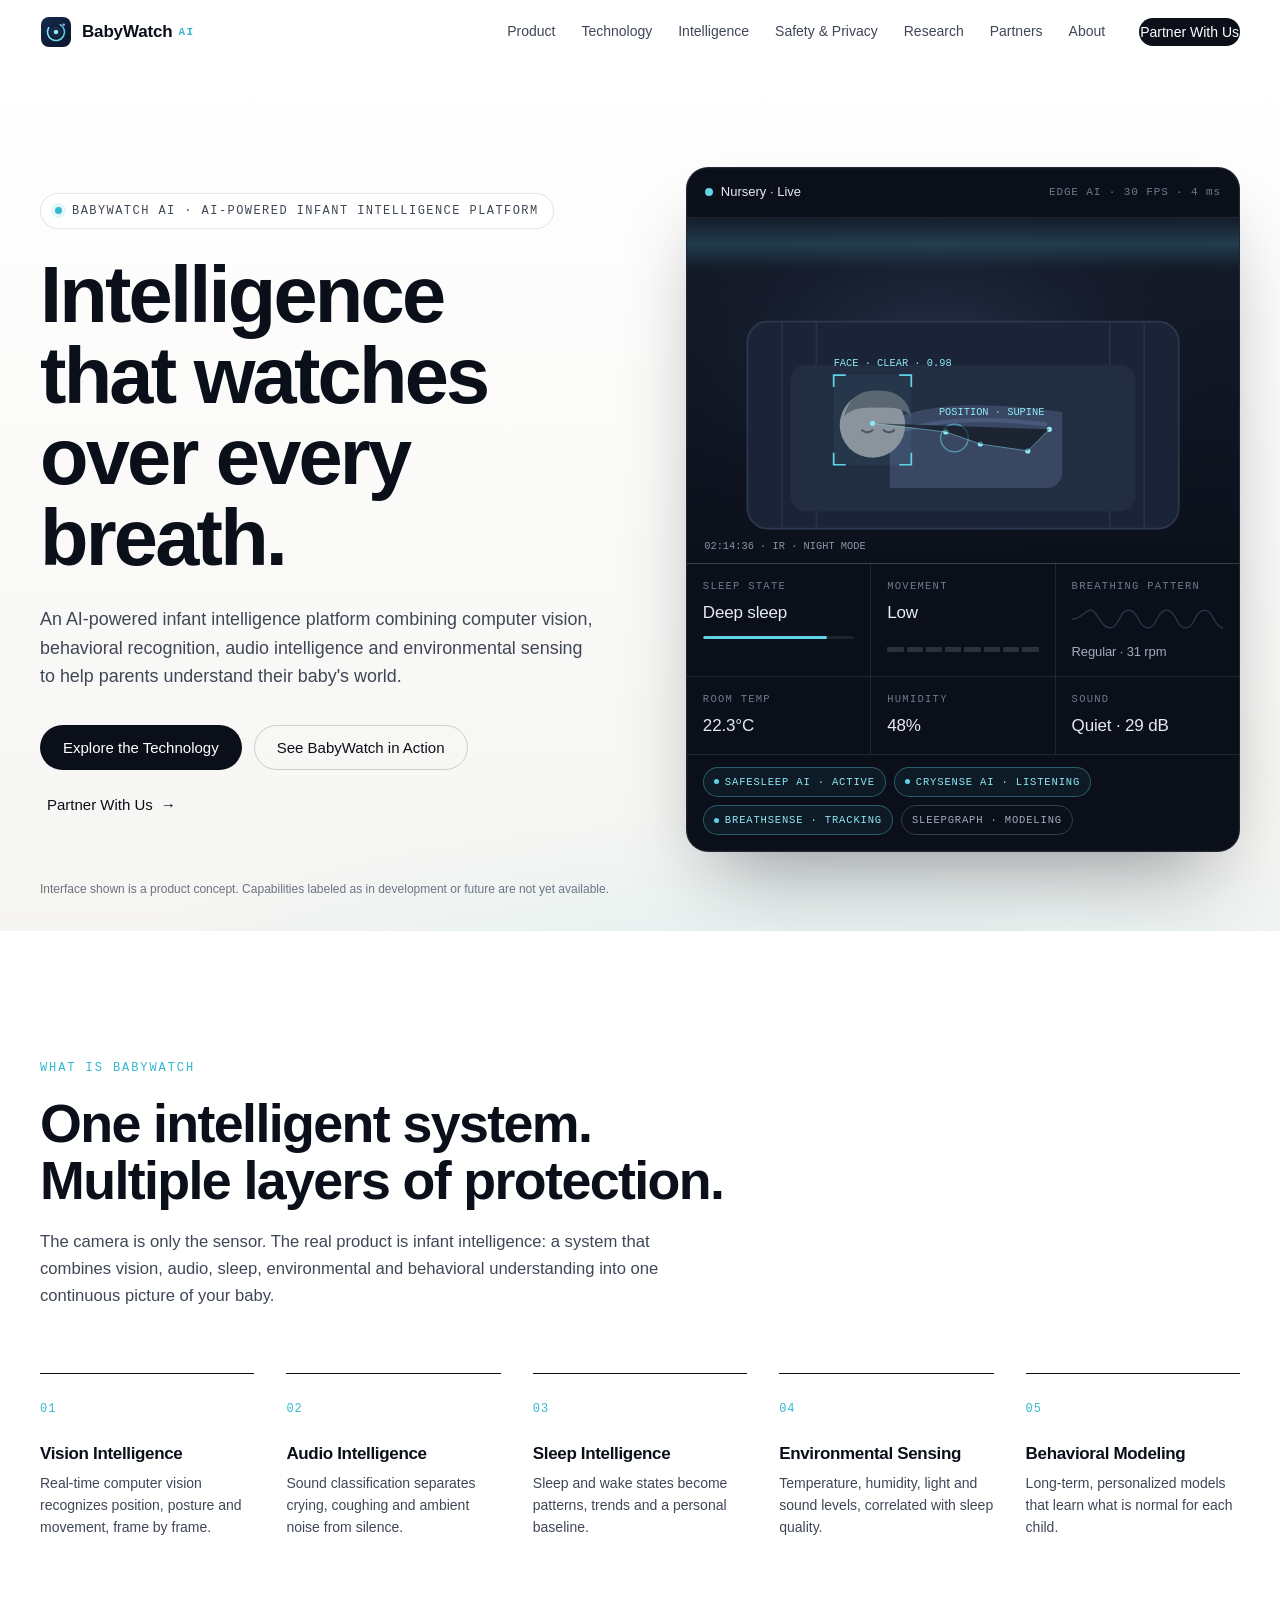
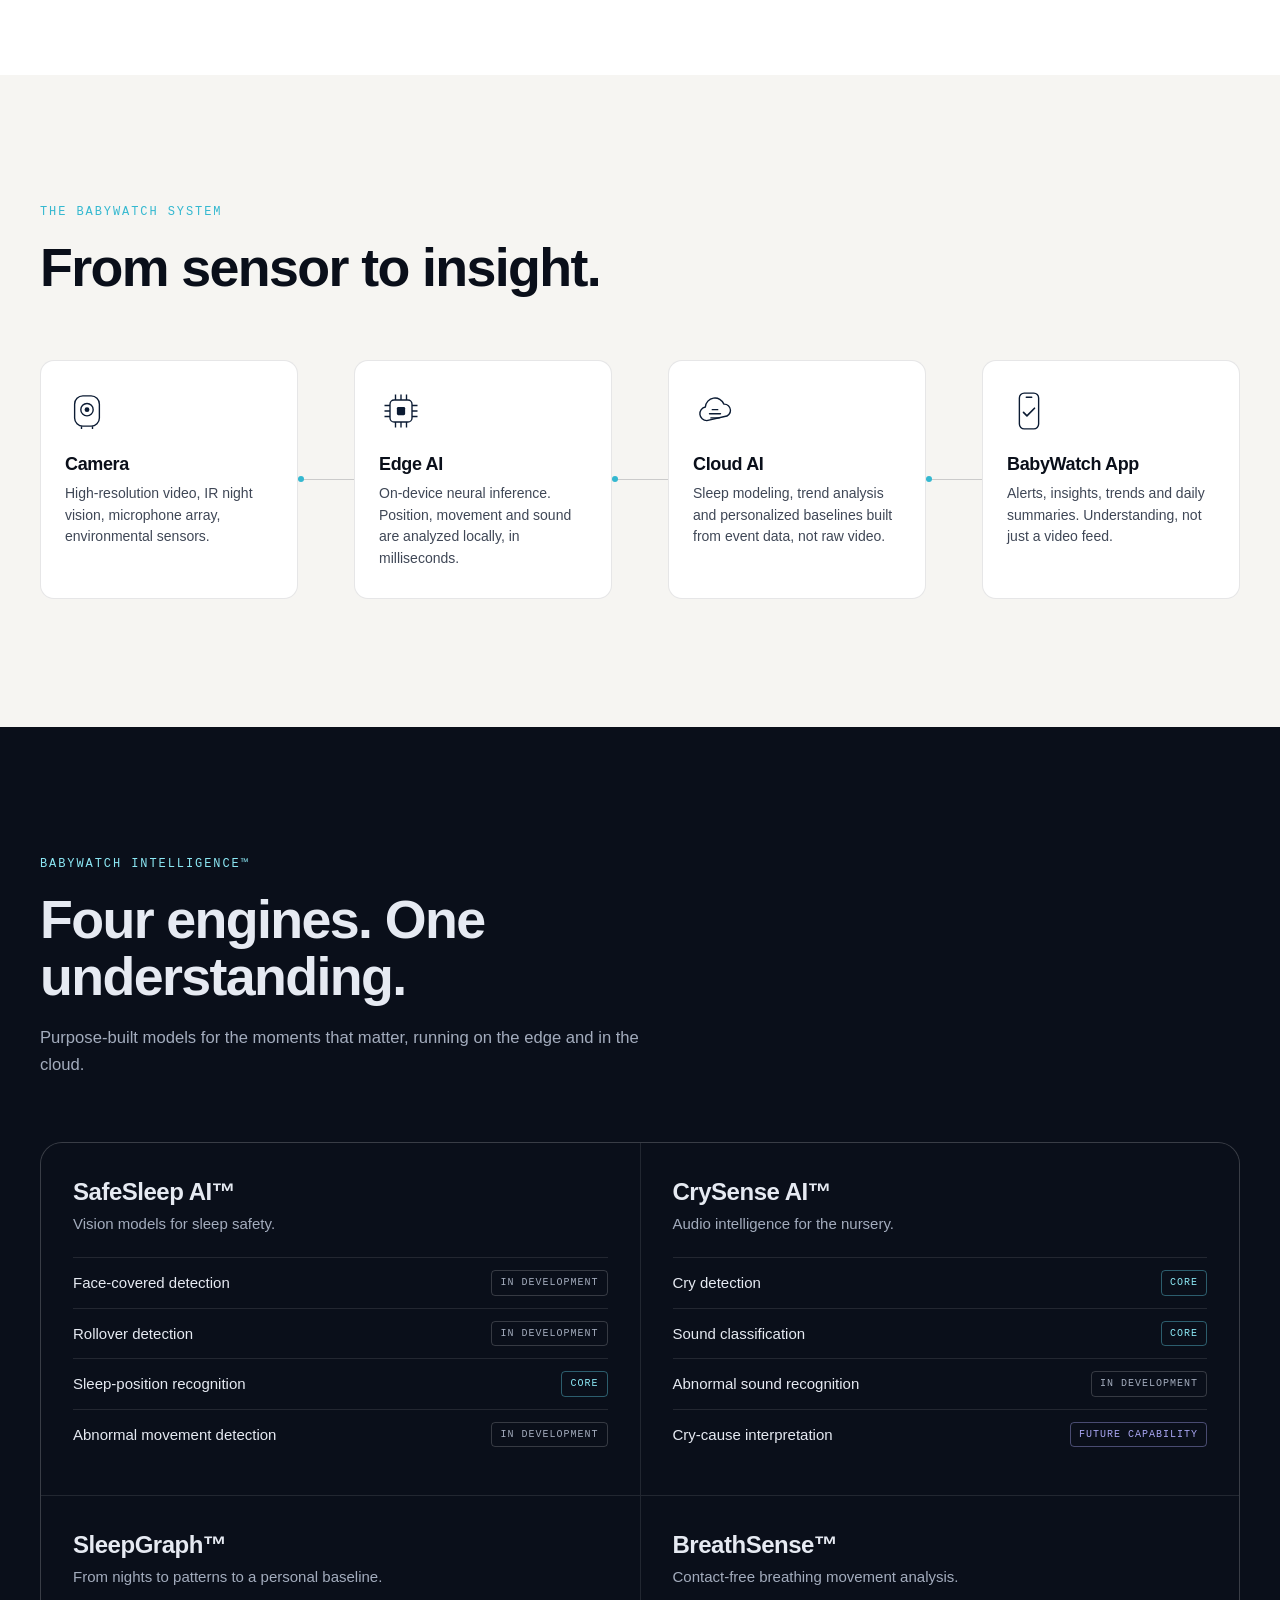
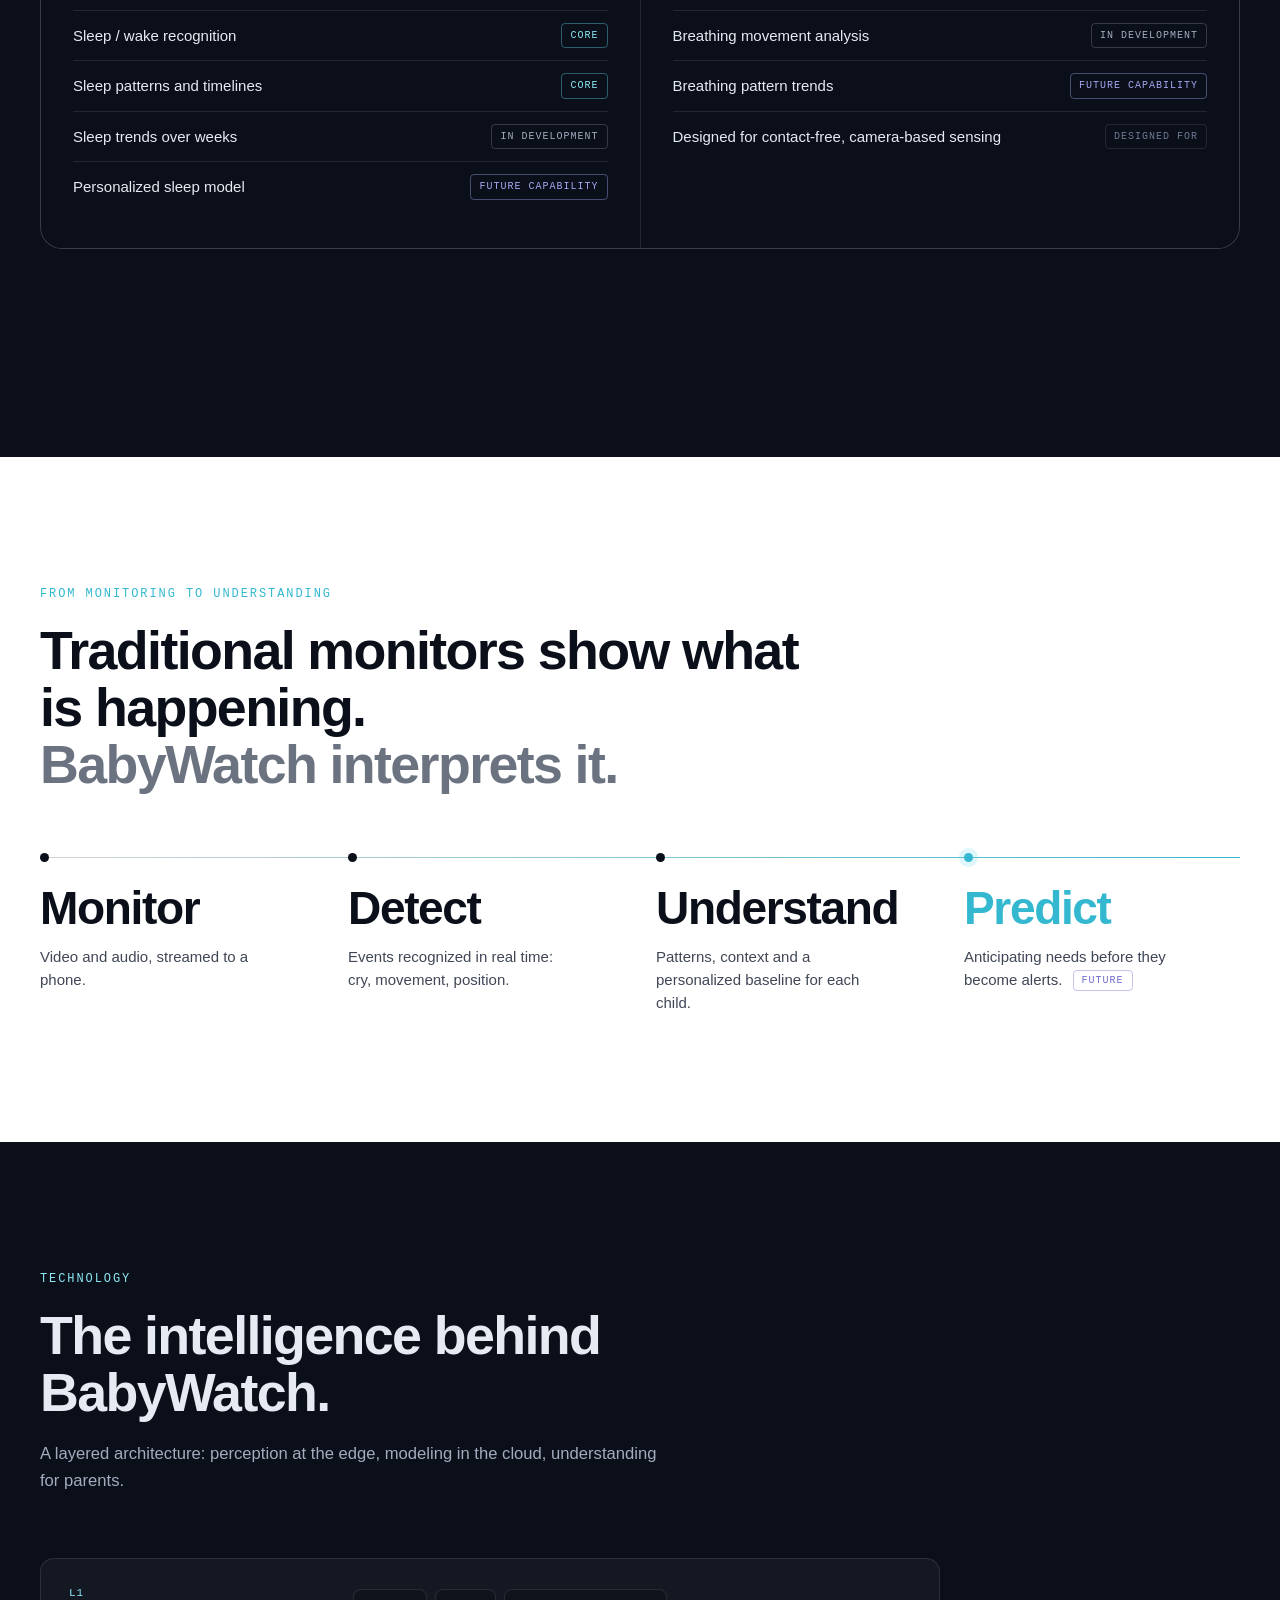
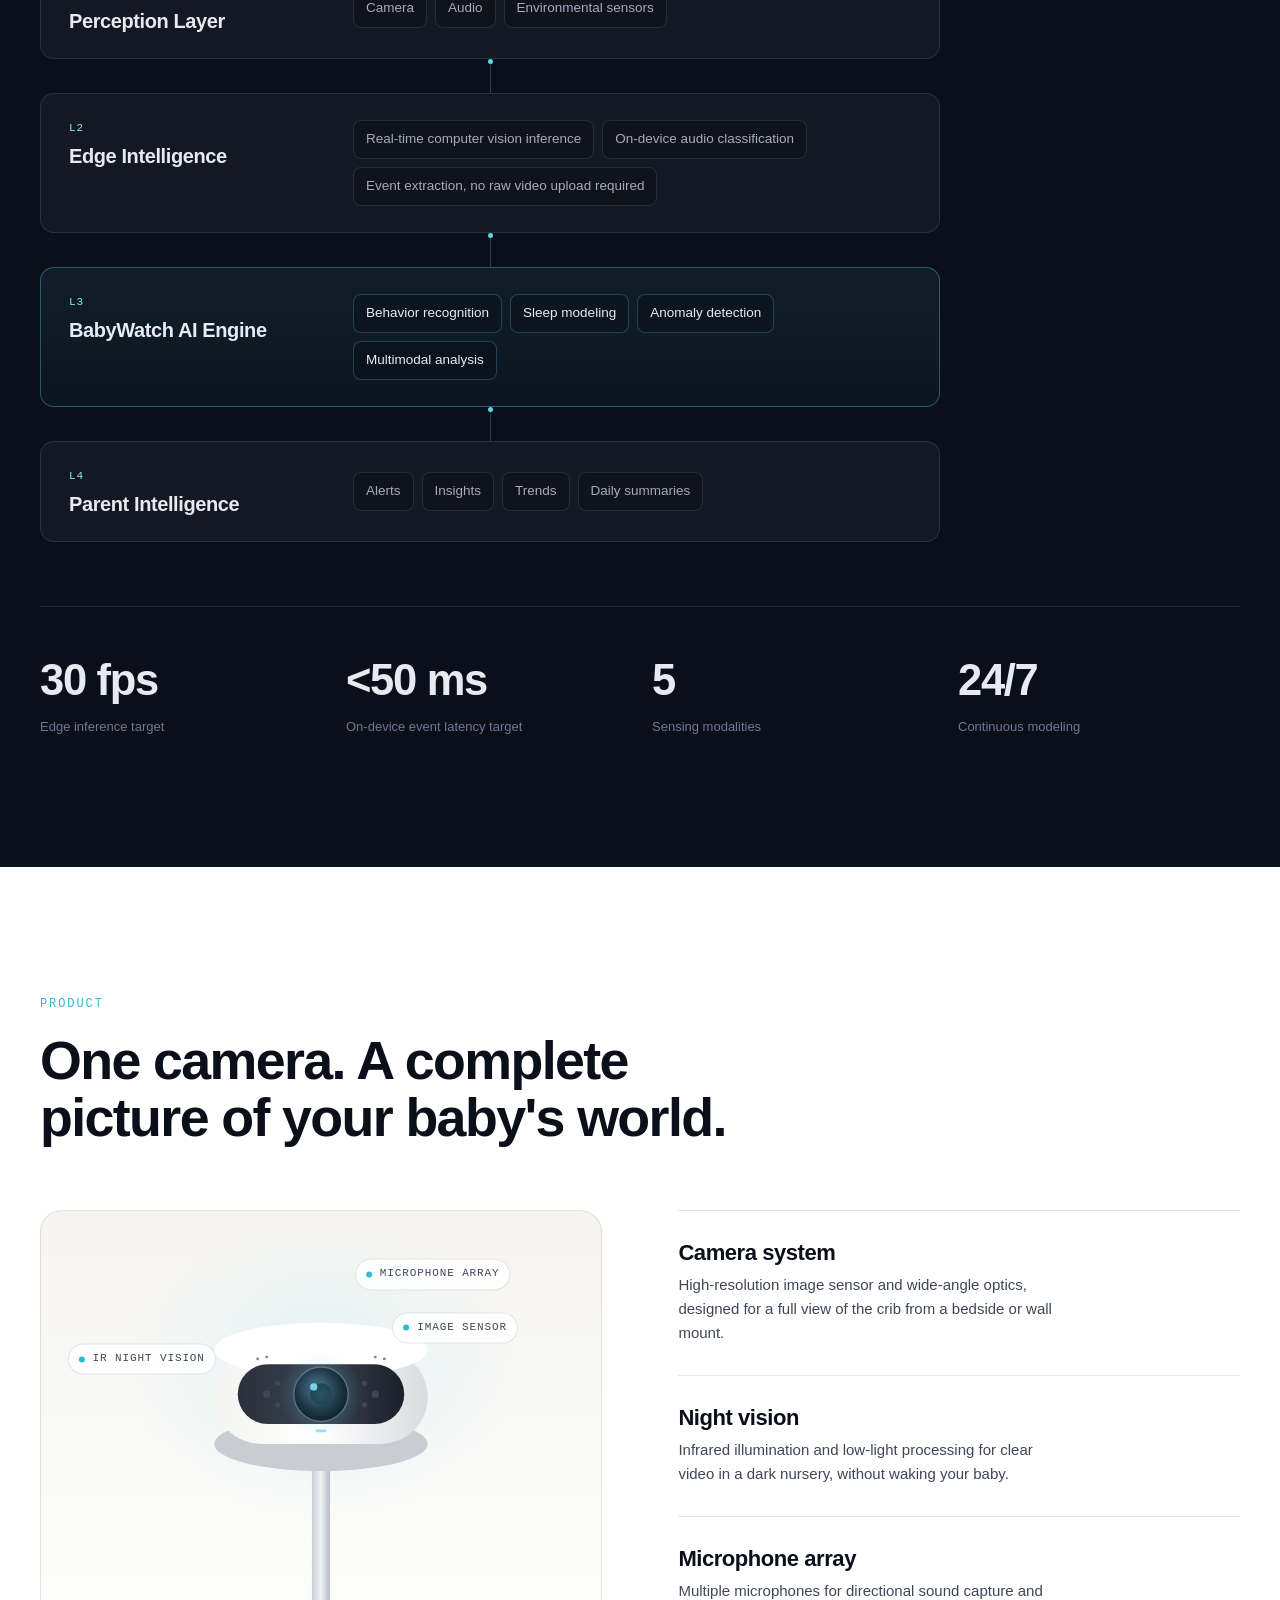
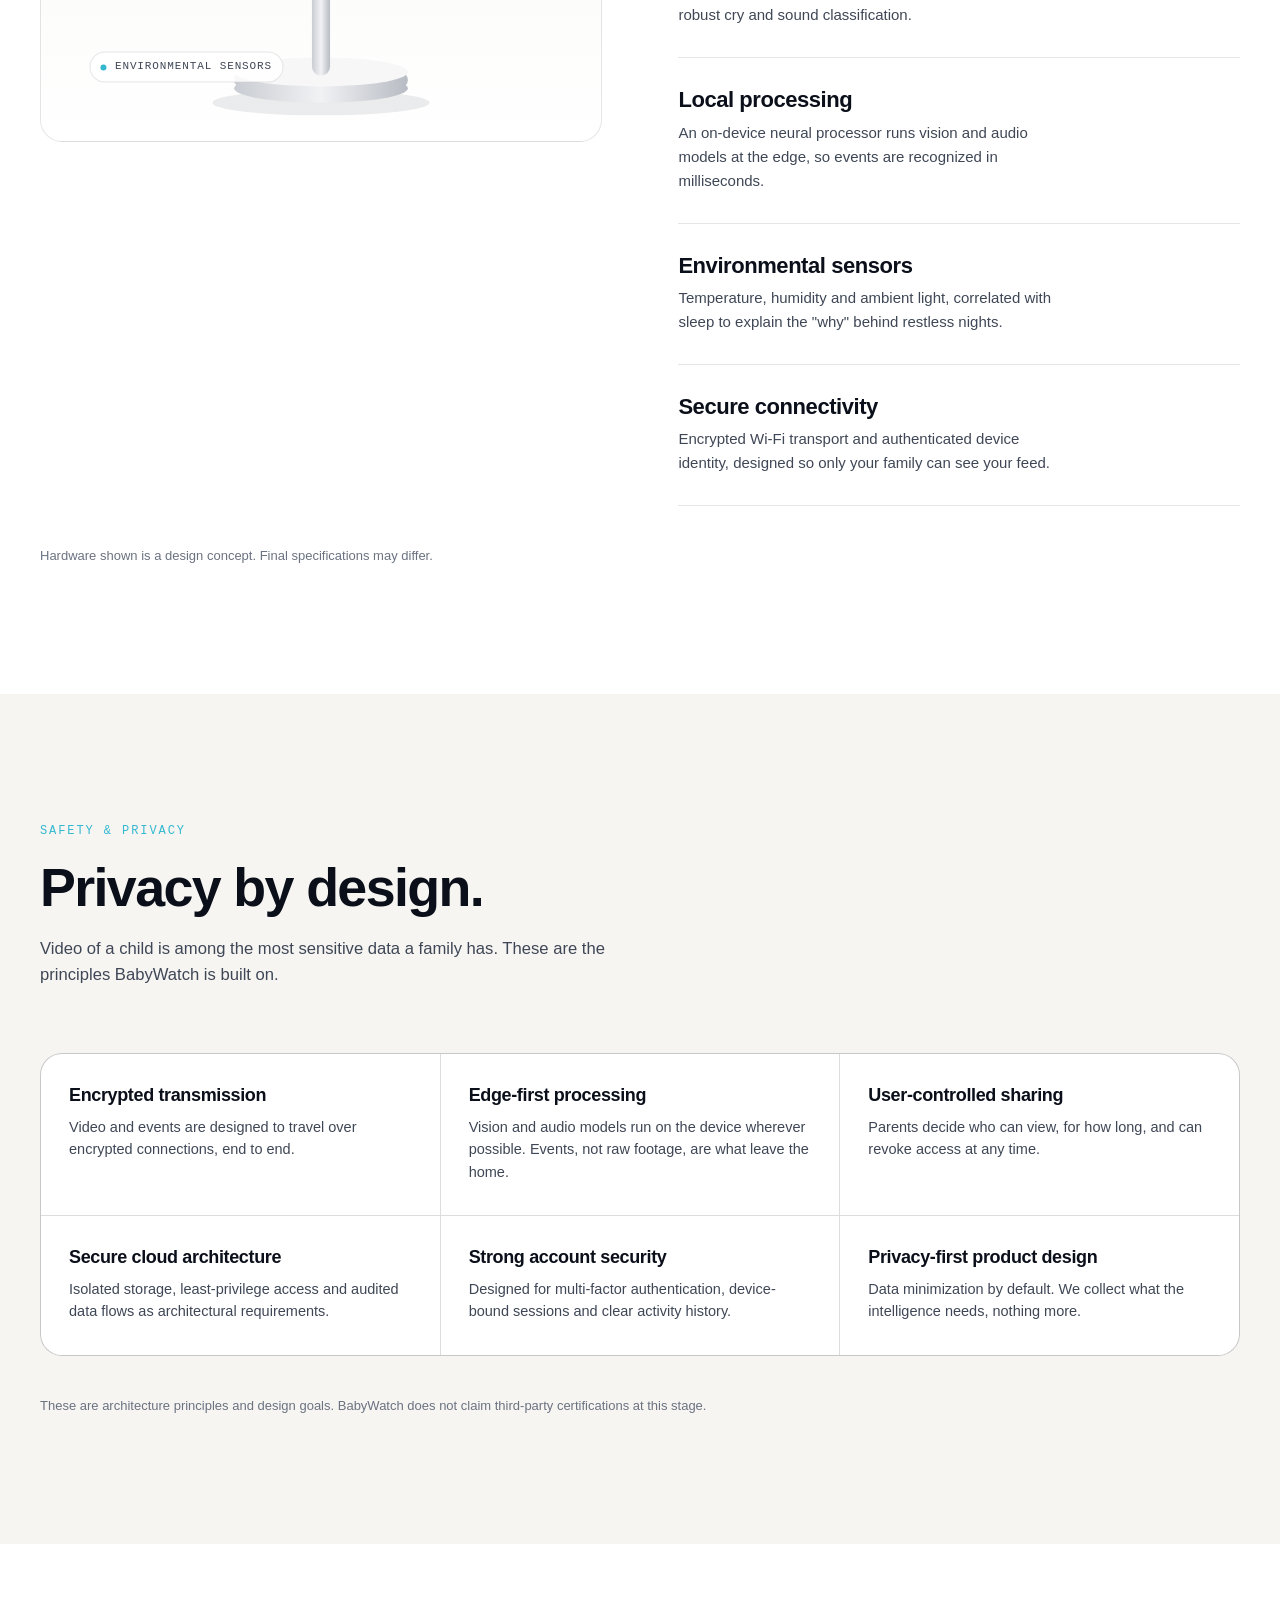
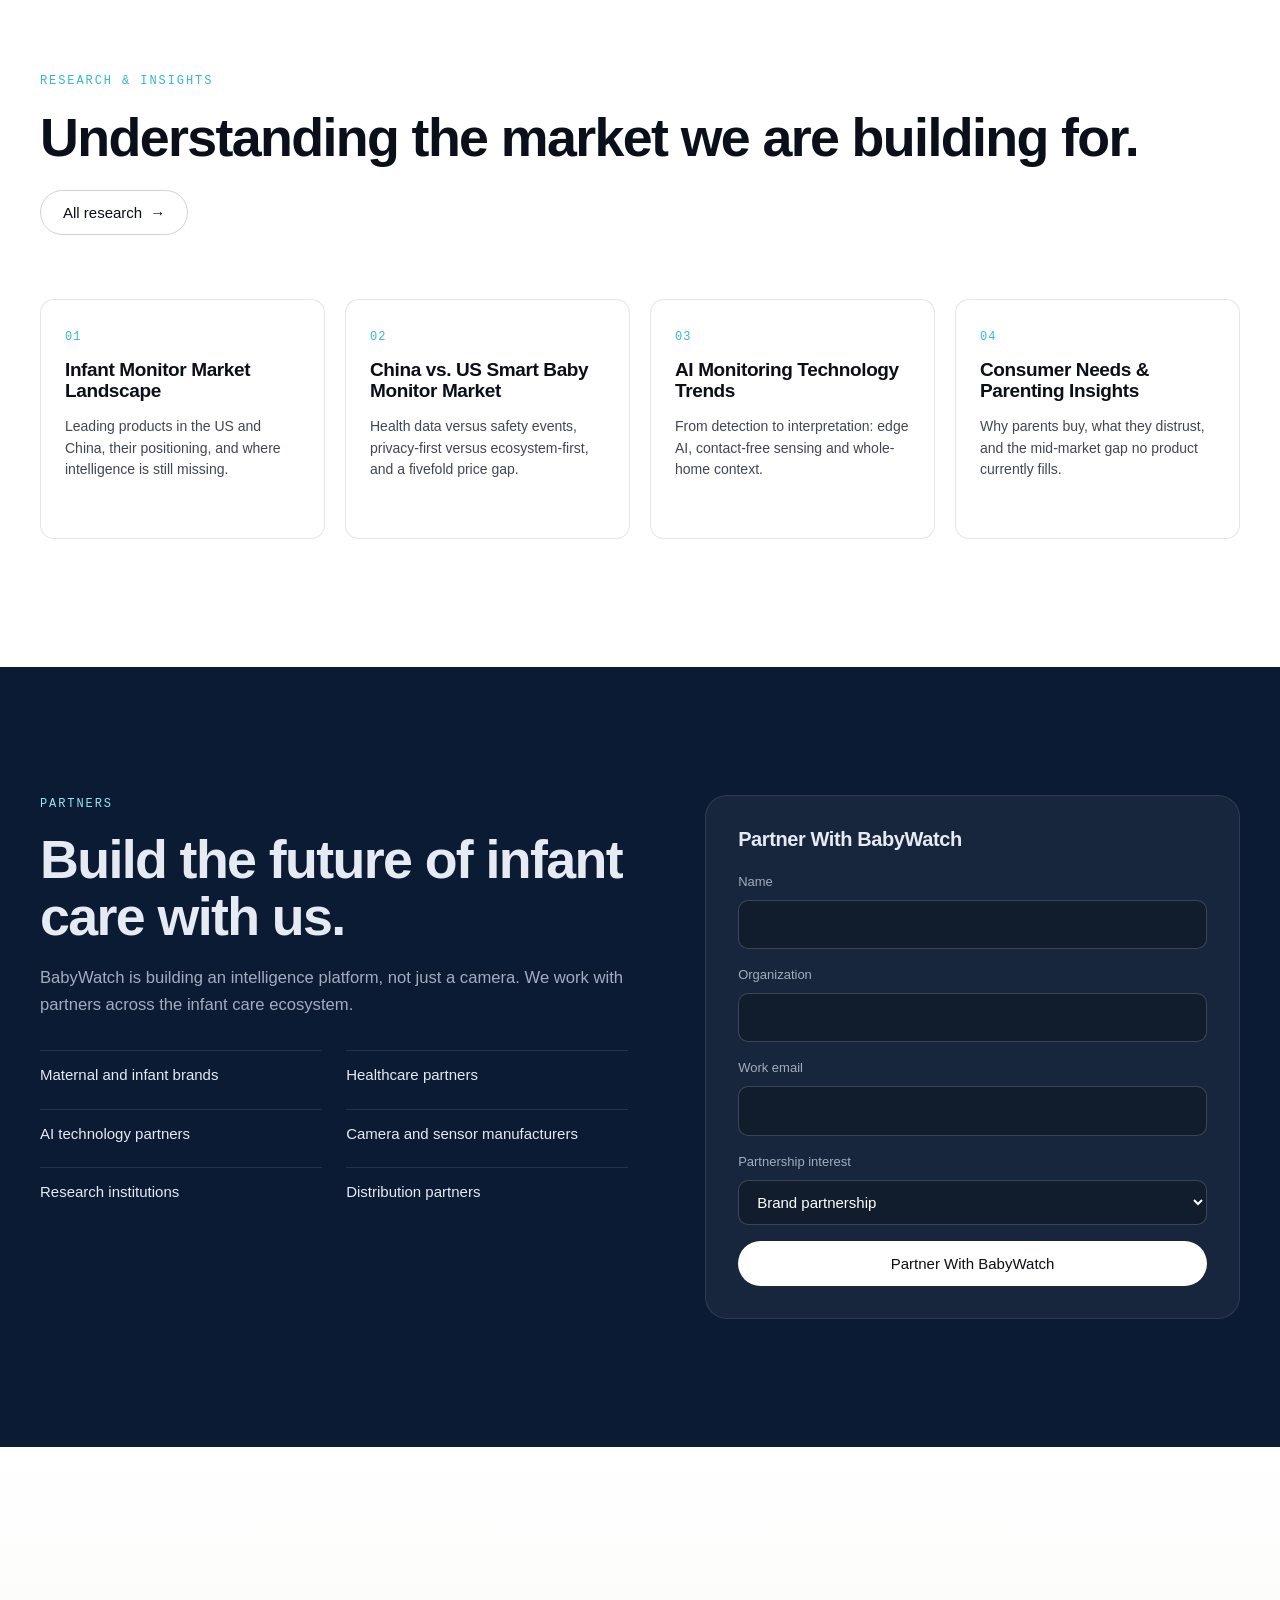
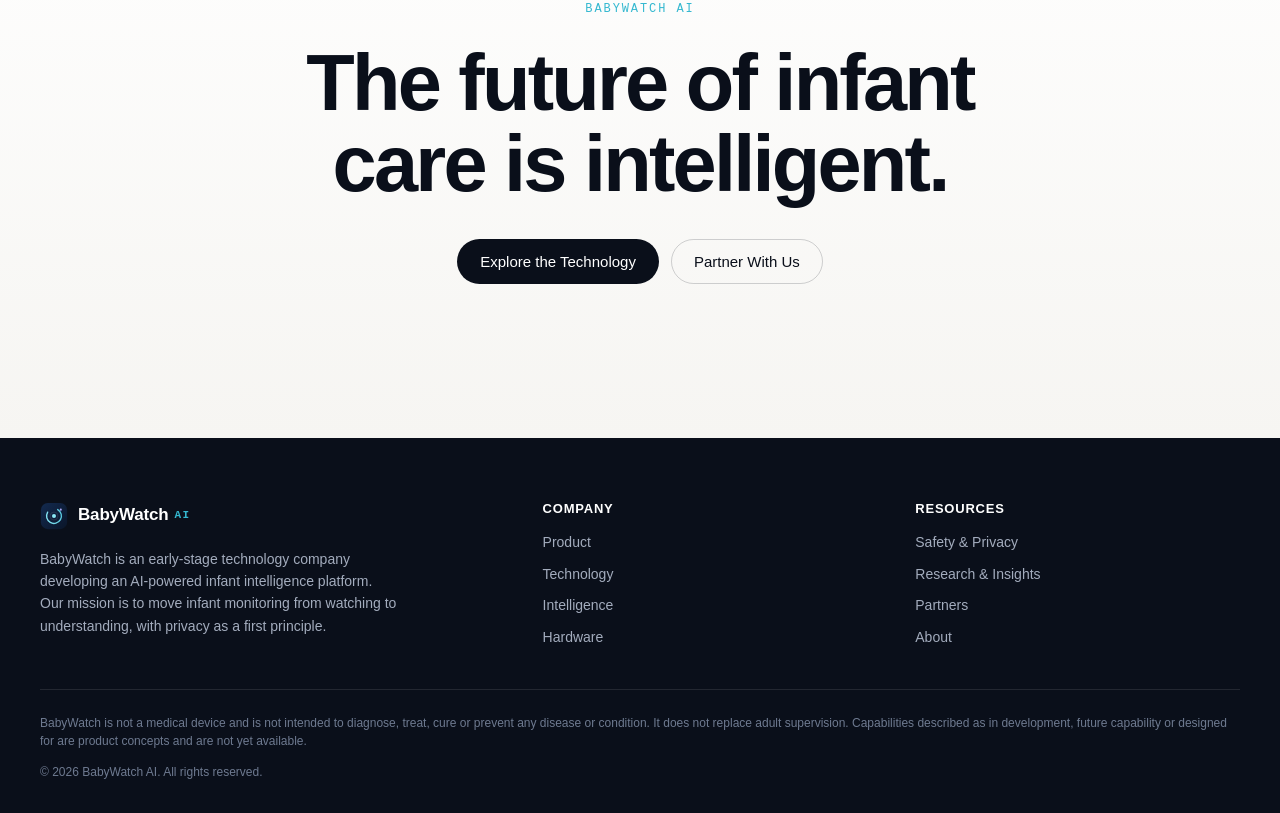
==== commit 5bdd0d06: "Redesign as BabyWatch AI: infant intelligence platform site Reposition from baby monitor buying guid" ====
--- a/index.html
+++ b/index.html
@@ -1,245 +1,535 @@
 <!DOCTYPE html>
-<html lang="zh-CN">
+<html lang="en">
 <head>
   <meta charset="UTF-8">
   <meta name="viewport" content="width=device-width, initial-scale=1.0">
-  <title>宝贝守护 BabyWatch · 婴儿监测设备导购</title>
-  <meta name="description" content="中美婴儿监测设备销量榜、产品优势对比、价格区间与中国市场趋势展望。">
+  <title>BabyWatch AI — AI-Powered Infant Intelligence Platform</title>
+  <meta name="description" content="BabyWatch AI is an infant intelligence platform combining computer vision, behavioral recognition, audio intelligence and environmental sensing to help parents understand their baby's world.">
+  <meta property="og:title" content="BabyWatch AI — AI-Powered Infant Intelligence Platform">
+  <meta property="og:description" content="From monitoring to understanding. The camera is only the sensor. The real product is infant intelligence.">
   <link rel="icon" href="assets/logo.svg" type="image/svg+xml">
   <link rel="stylesheet" href="css/style.css">
 </head>
 <body>
-
-  <!-- ========== 顶部导航 ========== -->
+  <a class="skip-link" href="#main">Skip to content</a>
+
+  <!-- ================= NAVIGATION ================= -->
   <header class="nav" id="nav">
     <div class="container nav__inner">
-      <a href="#top" class="nav__brand">
-        <img class="nav__logo" src="assets/logo.svg" width="36" height="36" alt="BabyWatch">
-        <span class="nav__wordmark"><b>宝贝守护</b><em>BabyWatch</em></span>
+      <a href="#top" class="brand" aria-label="BabyWatch AI home">
+        <img class="brand__mark" src="assets/logo.svg" width="32" height="32" alt="">
+        <span class="brand__name">BabyWatch<span class="brand__ai">AI</span></span>
       </a>
-      <nav class="nav__links" id="navLinks">
-        <a href="#rankings">销量榜单</a>
-        <a href="#compare">优势对比</a>
-        <a href="#price">价格区间</a>
-        <a href="#trend">中国市场展望</a>
-        <a href="#guide">选购指南</a>
+      <nav class="nav__links" id="navLinks" aria-label="Primary">
+        <a href="#product">Product</a>
+        <a href="#technology">Technology</a>
+        <a href="#intelligence">Intelligence</a>
+        <a href="#privacy">Safety &amp; Privacy</a>
+        <a href="research.html">Research</a>
+        <a href="#partners">Partners</a>
+        <a href="#about">About</a>
+        <a href="#partners" class="btn btn--sm btn--primary nav__cta">Partner With Us</a>
       </nav>
-      <button class="nav__toggle" id="navToggle" aria-label="打开菜单" aria-expanded="false">
-        <span></span><span></span><span></span>
+      <button class="nav__toggle" id="navToggle" aria-label="Open menu" aria-expanded="false" aria-controls="navLinks">
+        <span></span><span></span>
       </button>
     </div>
   </header>
 
-  <main id="top">
-
-    <!-- ========== 首屏 ========== -->
-    <section class="hero">
-      <div class="hero__bg" aria-hidden="true">
-        <span class="blob blob--1"></span>
-        <span class="blob blob--2"></span>
-        <span class="blob blob--3"></span>
-      </div>
-      <div class="container hero__inner">
-        <div class="hero__text">
-          <p class="eyebrow">2026 中美婴儿监测设备导购</p>
-          <p class="hero__status"><span class="hero__status-dot"></span>视频监护 · 呼吸血氧 · AI 睡眠分析<span class="hero__cursor"></span></p>
-          <h1 class="hero__title">
-            <span class="hero__line">让 <span class="grad grad--ai">AI 之眼</span></span>
-            <span class="hero__line">看见每一次<span class="grad grad--warm">呼吸</span>与<span class="grad grad--warm">安睡</span></span>
-          </h1>
-          <p class="lead lead--heart">凌晨三点，你又一次轻手轻脚地探身，只为听一听宝宝的呼吸。明明累到睁不开眼，却不敢真正睡去。我们懂这份小心翼翼，也懂面对满屏参数和五花八门的推荐时，那种越看越不安的犹豫。</p>
-          <p class="lead">所以我们替你把功课做完了：逐一梳理中美两地销量前五的婴儿监护仪，把优势、差异和价格讲明白，像一位值得托付的老朋友，陪你为宝宝选到最合适的那一台。</p>
-          <div class="hero__cta">
-            <a href="#rankings" class="btn btn--primary">查看销量榜单</a>
-            <a href="#guide" class="btn btn--ghost">3 分钟选购指南</a>
-          </div>
-          <ul class="hero__stats">
-            <li><strong>10</strong><span>款热销产品</span></li>
-            <li><strong>2</strong><span>大市场对比</span></li>
-            <li><strong>6</strong><span>个维度评测</span></li>
+  <main id="main">
+    <div id="top"></div>
+
+    <!-- ================= 1. HERO ================= -->
+    <section class="hero" aria-labelledby="hero-title">
+      <div class="container hero__grid">
+        <div class="hero__copy reveal">
+          <p class="eyebrow"><span class="eyebrow__dot"></span>BabyWatch AI · AI-Powered Infant Intelligence Platform</p>
+          <h1 id="hero-title" class="display">Intelligence that watches over every breath.</h1>
+          <p class="lede">An AI-powered infant intelligence platform combining computer vision, behavioral recognition, audio intelligence and environmental sensing to help parents understand their baby's world.</p>
+          <div class="cta-row">
+            <a href="#technology" class="btn btn--primary">Explore the Technology</a>
+            <a href="#demo" class="btn btn--ghost">See BabyWatch in Action</a>
+            <a href="#partners" class="btn btn--link">Partner With Us <span aria-hidden="true">→</span></a>
+          </div>
+        </div>
+
+        <!-- Hero visual: live intelligence dashboard -->
+        <div class="hero__visual reveal" id="demo">
+          <div class="monitor" role="img" aria-label="BabyWatch live intelligence dashboard showing an infant video feed with computer vision overlay, sleep state, breathing pattern, movement, room temperature, humidity and sound status">
+            <div class="monitor__bar">
+              <span class="monitor__title"><span class="live"></span>Nursery · Live</span>
+              <span class="monitor__meta mono">EDGE AI · 30 FPS · 4 ms</span>
+            </div>
+
+            <div class="monitor__feed">
+              <svg viewBox="0 0 640 400" class="feed" aria-hidden="true">
+                <defs>
+                  <linearGradient id="feedBg" x1="0" y1="0" x2="0" y2="1"><stop offset="0" stop-color="#151C2B"/><stop offset="1" stop-color="#0B101B"/></linearGradient>
+                  <radialGradient id="feedLight" cx="45%" cy="40%" r="60%"><stop offset="0" stop-color="#2A3650" stop-opacity=".9"/><stop offset="1" stop-color="#0B101B" stop-opacity="0"/></radialGradient>
+                  <linearGradient id="scan" x1="0" y1="0" x2="0" y2="1"><stop offset="0" stop-color="#5FD3E8" stop-opacity="0"/><stop offset=".5" stop-color="#5FD3E8" stop-opacity=".18"/><stop offset="1" stop-color="#5FD3E8" stop-opacity="0"/></linearGradient>
+                </defs>
+                <rect width="640" height="400" fill="url(#feedBg)"/>
+                <rect width="640" height="400" fill="url(#feedLight)"/>
+                <!-- crib -->
+                <rect x="70" y="120" width="500" height="240" rx="24" fill="#1B2436" stroke="#2C3850" stroke-width="2"/>
+                <g stroke="#2C3850" stroke-width="2" opacity=".7">
+                  <line x1="110" y1="120" x2="110" y2="360"/><line x1="150" y1="120" x2="150" y2="360"/><line x1="490" y1="120" x2="490" y2="360"/><line x1="530" y1="120" x2="530" y2="360"/>
+                </g>
+                <!-- mattress -->
+                <rect x="120" y="170" width="400" height="170" rx="18" fill="#232D42"/>
+                <!-- baby: blanket, head -->
+                <path d="M235 235 q60 -30 200 -10 v70 a18 18 0 0 1 -18 18 h-182 z" fill="#3A4763"/>
+                <path d="M255 245 q60 -18 160 -6" fill="none" stroke="#4A587A" stroke-width="5" stroke-linecap="round"/>
+                <circle cx="215" cy="240" r="38" fill="#8C8F98"/>
+                <path d="M182 230 q8 -32 40 -30 q32 0 38 30 q-10 -12 -38 -10 q-30 -2 -40 10z" fill="#5B5F6B"/>
+                <path d="M203 246 q6 5 12 0 M228 246 q6 5 12 0" fill="none" stroke="#4A4E5A" stroke-width="2.5" stroke-linecap="round"/>
+                <!-- breathing pulse on chest -->
+                <circle class="breath-ring" cx="310" cy="255" r="16" fill="none" stroke="#5FD3E8" stroke-width="1.5" opacity=".6"/>
+                <!-- CV overlay: head box -->
+                <g class="cv-box" fill="none" stroke="#5FD3E8" stroke-width="2">
+                  <path d="M170 196 v-14 h14 M246 182 h14 v14 M260 272 v14 h-14 M184 286 h-14 v-14"/>
+                </g>
+                <rect x="170" y="182" width="90" height="104" fill="#5FD3E8" opacity=".06"/>
+                <g font-family="ui-monospace, SFMono-Regular, Menlo, Consolas, monospace" font-size="12" fill="#8CE8F5">
+                  <text x="170" y="172">FACE · CLEAR · 0.98</text>
+                  <text x="292" y="228">POSITION · SUPINE</text>
+                </g>
+                <!-- keypoints -->
+                <g class="kp" fill="#8CE8F5">
+                  <circle cx="215" cy="238" r="3"/><circle cx="300" cy="248" r="3"/><circle cx="340" cy="262" r="3"/><circle cx="395" cy="270" r="3"/><circle cx="420" cy="245" r="3"/>
+                </g>
+                <g stroke="#8CE8F5" stroke-width="1" opacity=".5"><path d="M215 238 L300 248 L340 262 L395 270 L420 245"/></g>
+                <!-- scan line -->
+                <rect class="scanline" x="0" y="0" width="640" height="60" fill="url(#scan)"/>
+                <!-- timestamp -->
+                <text x="20" y="384" font-family="ui-monospace, Menlo, Consolas, monospace" font-size="12" fill="#8A94A6">02:14:36 · IR · NIGHT MODE</text>
+              </svg>
+            </div>
+
+            <div class="monitor__stats">
+              <div class="stat">
+                <span class="stat__k">Sleep state</span>
+                <span class="stat__v">Deep sleep</span>
+                <span class="stat__bar"><i style="width:82%"></i></span>
+              </div>
+              <div class="stat">
+                <span class="stat__k">Movement</span>
+                <span class="stat__v">Low</span>
+                <span class="bars" aria-hidden="true"><i></i><i></i><i></i><i></i><i></i><i></i><i></i><i></i></span>
+              </div>
+              <div class="stat stat--wide">
+                <span class="stat__k">Breathing pattern</span>
+                <svg viewBox="0 0 240 40" class="wave" aria-hidden="true">
+                  <path class="wave__base" d="M0 20 C 15 20, 20 6, 30 6 S 45 34, 60 34 S 75 6, 90 6 S 105 34, 120 34 S 135 6, 150 6 S 165 34, 180 34 S 195 6, 210 6 S 225 34, 240 34" fill="none" stroke="#2C3850" stroke-width="2"/>
+                  <path class="wave__line" d="M0 20 C 15 20, 20 6, 30 6 S 45 34, 60 34 S 75 6, 90 6 S 105 34, 120 34 S 135 6, 150 6 S 165 34, 180 34 S 195 6, 210 6 S 225 34, 240 34" fill="none" stroke="#5FD3E8" stroke-width="2"/>
+                </svg>
+                <span class="stat__v stat__v--sm">Regular · <span data-live="rpm">31</span> rpm</span>
+              </div>
+              <div class="stat">
+                <span class="stat__k">Room temp</span>
+                <span class="stat__v"><span data-live="temp">22.4</span>°C</span>
+              </div>
+              <div class="stat">
+                <span class="stat__k">Humidity</span>
+                <span class="stat__v"><span data-live="hum">48</span>%</span>
+              </div>
+              <div class="stat">
+                <span class="stat__k">Sound</span>
+                <span class="stat__v">Quiet · <span data-live="db">28</span> dB</span>
+              </div>
+            </div>
+
+            <div class="monitor__ai">
+              <span class="chip chip--on">SafeSleep AI · Active</span>
+              <span class="chip chip--on">CrySense AI · Listening</span>
+              <span class="chip chip--on">BreathSense · Tracking</span>
+              <span class="chip">SleepGraph · Modeling</span>
+            </div>
+          </div>
+        </div>
+      </div>
+      <p class="container hero__note">Interface shown is a product concept. Capabilities labeled as in development or future are not yet available.</p>
+    </section>
+
+    <!-- ================= 2. WHAT IS BABYWATCH ================= -->
+    <section class="section" id="product" aria-labelledby="what-title">
+      <div class="container">
+        <div class="section__head reveal">
+          <p class="kicker">What is BabyWatch</p>
+          <h2 id="what-title" class="h-xl">One intelligent system.<br>Multiple layers of protection.</h2>
+          <p class="section__lede">The camera is only the sensor. The real product is infant intelligence: a system that combines vision, audio, sleep, environmental and behavioral understanding into one continuous picture of your baby.</p>
+        </div>
+        <ul class="layers reveal" role="list">
+          <li class="layer">
+            <span class="layer__n mono">01</span>
+            <h3>Vision Intelligence</h3>
+            <p>Real-time computer vision recognizes position, posture and movement, frame by frame.</p>
+          </li>
+          <li class="layer">
+            <span class="layer__n mono">02</span>
+            <h3>Audio Intelligence</h3>
+            <p>Sound classification separates crying, coughing and ambient noise from silence.</p>
+          </li>
+          <li class="layer">
+            <span class="layer__n mono">03</span>
+            <h3>Sleep Intelligence</h3>
+            <p>Sleep and wake states become patterns, trends and a personal baseline.</p>
+          </li>
+          <li class="layer">
+            <span class="layer__n mono">04</span>
+            <h3>Environmental Sensing</h3>
+            <p>Temperature, humidity, light and sound levels, correlated with sleep quality.</p>
+          </li>
+          <li class="layer">
+            <span class="layer__n mono">05</span>
+            <h3>Behavioral Modeling</h3>
+            <p>Long-term, personalized models that learn what is normal for each child.</p>
+          </li>
+        </ul>
+      </div>
+    </section>
+
+    <!-- ================= 3. SYSTEM VISUALIZATION ================= -->
+    <section class="section section--alt" aria-labelledby="system-title">
+      <div class="container">
+        <div class="section__head reveal">
+          <p class="kicker">The BabyWatch system</p>
+          <h2 id="system-title" class="h-xl">From sensor to insight.</h2>
+        </div>
+        <div class="flow reveal" role="img" aria-label="System flow: Camera sends data to Edge AI, which sends events to Cloud AI, which powers the BabyWatch app">
+          <div class="flow__node">
+            <svg viewBox="0 0 64 64" class="flow__icon" aria-hidden="true"><rect x="14" y="10" width="36" height="44" rx="12" fill="none" stroke="currentColor" stroke-width="2"/><circle cx="32" cy="30" r="9" fill="none" stroke="currentColor" stroke-width="2"/><circle cx="32" cy="30" r="3.5" fill="currentColor"/><path d="M24 54 v4 M40 54 v4" stroke="currentColor" stroke-width="2"/></svg>
+            <h3>Camera</h3>
+            <p>High-resolution video, IR night vision, microphone array, environmental sensors.</p>
+          </div>
+          <div class="flow__link" aria-hidden="true"><span class="flow__dot"></span></div>
+          <div class="flow__node">
+            <svg viewBox="0 0 64 64" class="flow__icon" aria-hidden="true"><rect x="16" y="16" width="32" height="32" rx="6" fill="none" stroke="currentColor" stroke-width="2"/><rect x="26" y="26" width="12" height="12" rx="2" fill="currentColor"/><path d="M24 8v8M32 8v8M40 8v8M24 48v8M32 48v8M40 48v8M8 24h8M8 32h8M8 40h8M48 24h8M48 32h8M48 40h8" stroke="currentColor" stroke-width="2"/></svg>
+            <h3>Edge AI</h3>
+            <p>On-device neural inference. Position, movement and sound are analyzed locally, in milliseconds.</p>
+          </div>
+          <div class="flow__link" aria-hidden="true"><span class="flow__dot"></span></div>
+          <div class="flow__node">
+            <svg viewBox="0 0 64 64" class="flow__icon" aria-hidden="true"><path d="M20 46 a10 10 0 0 1 -2 -19.8 A14 14 0 0 1 45 22 a9 9 0 0 1 1 18z" fill="none" stroke="currentColor" stroke-width="2" stroke-linejoin="round"/><path d="M24 36 h16 M28 30 h8 M26 42 h12" stroke="currentColor" stroke-width="2" stroke-linecap="round"/></svg>
+            <h3>Cloud AI</h3>
+            <p>Sleep modeling, trend analysis and personalized baselines built from event data, not raw video.</p>
+          </div>
+          <div class="flow__link" aria-hidden="true"><span class="flow__dot"></span></div>
+          <div class="flow__node">
+            <svg viewBox="0 0 64 64" class="flow__icon" aria-hidden="true"><rect x="18" y="6" width="28" height="52" rx="7" fill="none" stroke="currentColor" stroke-width="2"/><path d="M28 12h8" stroke="currentColor" stroke-width="2" stroke-linecap="round"/><path d="M24 34 l5 5 l11 -11" fill="none" stroke="currentColor" stroke-width="2.4" stroke-linecap="round" stroke-linejoin="round"/></svg>
+            <h3>BabyWatch App</h3>
+            <p>Alerts, insights, trends and daily summaries. Understanding, not just a video feed.</p>
+          </div>
+        </div>
+      </div>
+    </section>
+
+    <!-- ================= 4. BABYWATCH INTELLIGENCE ================= -->
+    <section class="section section--dark" id="intelligence" aria-labelledby="intel-title">
+      <div class="container">
+        <div class="section__head reveal">
+          <p class="kicker kicker--light">BabyWatch Intelligence™</p>
+          <h2 id="intel-title" class="h-xl">Four engines. One understanding.</h2>
+          <p class="section__lede">Purpose-built models for the moments that matter, running on the edge and in the cloud.</p>
+        </div>
+        <div class="engines">
+          <article class="engine reveal">
+            <header class="engine__head">
+              <h3>SafeSleep AI™</h3>
+              <p>Vision models for sleep safety.</p>
+            </header>
+            <ul class="caps" role="list">
+              <li><span>Face-covered detection</span><em class="tag tag--dev">In development</em></li>
+              <li><span>Rollover detection</span><em class="tag tag--dev">In development</em></li>
+              <li><span>Sleep-position recognition</span><em class="tag tag--core">Core</em></li>
+              <li><span>Abnormal movement detection</span><em class="tag tag--dev">In development</em></li>
+            </ul>
+          </article>
+          <article class="engine reveal">
+            <header class="engine__head">
+              <h3>CrySense AI™</h3>
+              <p>Audio intelligence for the nursery.</p>
+            </header>
+            <ul class="caps" role="list">
+              <li><span>Cry detection</span><em class="tag tag--core">Core</em></li>
+              <li><span>Sound classification</span><em class="tag tag--core">Core</em></li>
+              <li><span>Abnormal sound recognition</span><em class="tag tag--dev">In development</em></li>
+              <li><span>Cry-cause interpretation</span><em class="tag tag--future">Future capability</em></li>
+            </ul>
+          </article>
+          <article class="engine reveal">
+            <header class="engine__head">
+              <h3>SleepGraph™</h3>
+              <p>From nights to patterns to a personal baseline.</p>
+            </header>
+            <ul class="caps" role="list">
+              <li><span>Sleep / wake recognition</span><em class="tag tag--core">Core</em></li>
+              <li><span>Sleep patterns and timelines</span><em class="tag tag--core">Core</em></li>
+              <li><span>Sleep trends over weeks</span><em class="tag tag--dev">In development</em></li>
+              <li><span>Personalized sleep model</span><em class="tag tag--future">Future capability</em></li>
+            </ul>
+          </article>
+          <article class="engine reveal">
+            <header class="engine__head">
+              <h3>BreathSense™</h3>
+              <p>Contact-free breathing movement analysis.</p>
+            </header>
+            <ul class="caps" role="list">
+              <li><span>Breathing movement analysis</span><em class="tag tag--dev">In development</em></li>
+              <li><span>Breathing pattern trends</span><em class="tag tag--future">Future capability</em></li>
+              <li><span>Designed for contact-free, camera-based sensing</span><em class="tag tag--design">Designed for</em></li>
+            </ul>
+          </article>
+        </div>
+        <p class="footnote reveal">BabyWatch is not a medical device and does not diagnose, treat or prevent any condition. Capabilities marked as in development, future or designed for are not yet available.</p>
+      </div>
+    </section>
+
+    <!-- ================= 5. MONITOR → PREDICT ================= -->
+    <section class="section" aria-labelledby="evo-title">
+      <div class="container">
+        <div class="section__head reveal">
+          <p class="kicker">From monitoring to understanding</p>
+          <h2 id="evo-title" class="h-xl">Traditional monitors show what is happening.<br><span class="muted">BabyWatch interprets it.</span></h2>
+        </div>
+        <ol class="evo reveal" role="list">
+          <li class="evo__step"><span class="evo__word">Monitor</span><p>Video and audio, streamed to a phone.</p></li>
+          <li class="evo__step"><span class="evo__word">Detect</span><p>Events recognized in real time: cry, movement, position.</p></li>
+          <li class="evo__step"><span class="evo__word">Understand</span><p>Patterns, context and a personalized baseline for each child.</p></li>
+          <li class="evo__step"><span class="evo__word">Predict</span><p>Anticipating needs before they become alerts. <em class="tag tag--future">Future</em></p></li>
+        </ol>
+      </div>
+    </section>
+
+    <!-- ================= 6. TECHNOLOGY ARCHITECTURE ================= -->
+    <section class="section section--dark" id="technology" aria-labelledby="arch-title">
+      <div class="container">
+        <div class="section__head reveal">
+          <p class="kicker kicker--light">Technology</p>
+          <h2 id="arch-title" class="h-xl">The intelligence behind BabyWatch.</h2>
+          <p class="section__lede">A layered architecture: perception at the edge, modeling in the cloud, understanding for parents.</p>
+        </div>
+        <div class="arch reveal" role="img" aria-label="Layered architecture: Perception Layer, Edge Intelligence, BabyWatch AI Engine, Parent Intelligence">
+          <div class="arch__layer">
+            <div class="arch__meta"><span class="mono">L1</span><h3>Perception Layer</h3></div>
+            <ul class="arch__items" role="list"><li>Camera</li><li>Audio</li><li>Environmental sensors</li></ul>
+          </div>
+          <div class="arch__arrow" aria-hidden="true"><span></span></div>
+          <div class="arch__layer">
+            <div class="arch__meta"><span class="mono">L2</span><h3>Edge Intelligence</h3></div>
+            <ul class="arch__items" role="list"><li>Real-time computer vision inference</li><li>On-device audio classification</li><li>Event extraction, no raw video upload required</li></ul>
+          </div>
+          <div class="arch__arrow" aria-hidden="true"><span></span></div>
+          <div class="arch__layer arch__layer--core">
+            <div class="arch__meta"><span class="mono">L3</span><h3>BabyWatch AI Engine</h3></div>
+            <ul class="arch__items" role="list"><li>Behavior recognition</li><li>Sleep modeling</li><li>Anomaly detection</li><li>Multimodal analysis</li></ul>
+          </div>
+          <div class="arch__arrow" aria-hidden="true"><span></span></div>
+          <div class="arch__layer">
+            <div class="arch__meta"><span class="mono">L4</span><h3>Parent Intelligence</h3></div>
+            <ul class="arch__items" role="list"><li>Alerts</li><li>Insights</li><li>Trends</li><li>Daily summaries</li></ul>
+          </div>
+        </div>
+        <div class="arch-stats reveal">
+          <div><strong><span data-count="30">0</span> fps</strong><small>Edge inference target</small></div>
+          <div><strong>&lt;<span data-count="50">0</span> ms</strong><small>On-device event latency target</small></div>
+          <div><strong><span data-count="5">0</span></strong><small>Sensing modalities</small></div>
+          <div><strong><span data-count="24">0</span>/7</strong><small>Continuous modeling</small></div>
+        </div>
+      </div>
+    </section>
+
+    <!-- ================= 7. HARDWARE ================= -->
+    <section class="section" id="hardware" aria-labelledby="hw-title">
+      <div class="container">
+        <div class="section__head reveal">
+          <p class="kicker">Product</p>
+          <h2 id="hw-title" class="h-xl">One camera. A complete picture of your baby's world.</h2>
+        </div>
+        <div class="hw">
+          <div class="hw__visual reveal">
+            <div class="hw__stage" id="hwStage">
+              <svg viewBox="0 0 420 520" class="hw__render" aria-label="BabyWatch camera concept rendering" role="img">
+                <defs>
+                  <linearGradient id="body" x1="0" y1="0" x2="1" y2="0"><stop offset="0" stop-color="#F4F4F2"/><stop offset=".5" stop-color="#FFFFFF"/><stop offset="1" stop-color="#D9DBDF"/></linearGradient>
+                  <linearGradient id="bodyDark" x1="0" y1="0" x2="1" y2="0"><stop offset="0" stop-color="#2A303B"/><stop offset=".5" stop-color="#3A4250"/><stop offset="1" stop-color="#1B2029"/></linearGradient>
+                  <radialGradient id="lens" cx="40%" cy="35%" r="70%"><stop offset="0" stop-color="#3B4C6B"/><stop offset=".6" stop-color="#0E1420"/><stop offset="1" stop-color="#05080E"/></radialGradient>
+                  <radialGradient id="glow" cx="50%" cy="50%" r="50%"><stop offset="0" stop-color="#5FD3E8" stop-opacity=".35"/><stop offset="1" stop-color="#5FD3E8" stop-opacity="0"/></radialGradient>
+                  <linearGradient id="stand" x1="0" y1="0" x2="1" y2="0"><stop offset="0" stop-color="#C9CCD2"/><stop offset=".5" stop-color="#F1F2F4"/><stop offset="1" stop-color="#B7BBC3"/></linearGradient>
+                </defs>
+                <ellipse cx="210" cy="486" rx="120" ry="14" fill="#0A0F1A" opacity=".08"/>
+                <!-- base -->
+                <ellipse cx="210" cy="470" rx="96" ry="16" fill="url(#stand)"/>
+                <rect x="114" y="452" width="192" height="18" rx="9" fill="url(#stand)"/>
+                <ellipse cx="210" cy="452" rx="96" ry="16" fill="#F7F7F8"/>
+                <!-- stem -->
+                <rect x="200" y="200" width="20" height="256" rx="10" fill="url(#stand)"/>
+                <!-- head: puck -->
+                <g class="hw__head">
+                  <ellipse cx="210" cy="200" rx="118" ry="30" fill="#C9CCD2"/>
+                  <rect x="92" y="96" width="236" height="104" rx="52" fill="url(#body)"/>
+                  <ellipse cx="210" cy="96" rx="118" ry="30" fill="#FFFFFF"/>
+                  <!-- front face -->
+                  <rect x="118" y="112" width="184" height="66" rx="33" fill="url(#bodyDark)"/>
+                  <circle cx="210" cy="145" r="30" fill="url(#lens)"/>
+                  <circle cx="210" cy="145" r="30" fill="none" stroke="#5B6678" stroke-width="1.5"/>
+                  <circle cx="210" cy="145" r="12" fill="#0B1220"/>
+                  <circle cx="202" cy="137" r="4" fill="#8CE8F5" opacity=".9"/>
+                  <circle cx="210" cy="145" r="46" fill="url(#glow)"/>
+                  <!-- IR array -->
+                  <g fill="#3E4756">
+                    <circle cx="150" cy="145" r="4"/><circle cx="162" cy="133" r="3"/><circle cx="162" cy="157" r="3"/>
+                    <circle cx="270" cy="145" r="4"/><circle cx="258" cy="133" r="3"/><circle cx="258" cy="157" r="3"/>
+                  </g>
+                  <!-- mic array -->
+                  <g fill="#7C8594"><circle cx="140" cy="106" r="1.6"/><circle cx="150" cy="104" r="1.6"/><circle cx="270" cy="104" r="1.6"/><circle cx="280" cy="106" r="1.6"/></g>
+                  <!-- status light -->
+                  <rect x="204" y="184" width="12" height="3" rx="1.5" fill="#5FD3E8"><animate attributeName="opacity" values="1;.3;1" dur="2.4s" repeatCount="indefinite"/></rect>
+                </g>
+              </svg>
+              <div class="hw__callouts" aria-hidden="true">
+                <span class="callout" style="--x:74%;--y:22%"><i></i>Image sensor</span>
+                <span class="callout" style="--x:18%;--y:28%"><i></i>IR night vision</span>
+                <span class="callout" style="--x:70%;--y:12%"><i></i>Microphone array</span>
+                <span class="callout" style="--x:26%;--y:86%"><i></i>Environmental sensors</span>
+              </div>
+            </div>
+          </div>
+          <ul class="hw__features" role="list">
+            <li class="feature reveal"><h3>Camera system</h3><p>High-resolution image sensor and wide-angle optics, designed for a full view of the crib from a bedside or wall mount.</p></li>
+            <li class="feature reveal"><h3>Night vision</h3><p>Infrared illumination and low-light processing for clear video in a dark nursery, without waking your baby.</p></li>
+            <li class="feature reveal"><h3>Microphone array</h3><p>Multiple microphones for directional sound capture and robust cry and sound classification.</p></li>
+            <li class="feature reveal"><h3>Local processing</h3><p>An on-device neural processor runs vision and audio models at the edge, so events are recognized in milliseconds.</p></li>
+            <li class="feature reveal"><h3>Environmental sensors</h3><p>Temperature, humidity and ambient light, correlated with sleep to explain the "why" behind restless nights.</p></li>
+            <li class="feature reveal"><h3>Secure connectivity</h3><p>Encrypted Wi‑Fi transport and authenticated device identity, designed so only your family can see your feed.</p></li>
           </ul>
         </div>
-        <div class="hero__visual">
-          <div class="hero__photo" role="img" aria-label="熟睡中的婴儿插画">
-            <svg viewBox="0 0 400 400" class="hero__art" aria-hidden="true">
-              <defs>
-                <radialGradient id="hg-sun" cx="50%" cy="50%" r="50%"><stop offset="0" stop-color="#FFE9B8"/><stop offset="1" stop-color="#FFD9C2" stop-opacity="0"/></radialGradient>
-                <linearGradient id="hg-blanket" x1="0" y1="0" x2="1" y2="1"><stop offset="0" stop-color="#F7C9D0"/><stop offset="1" stop-color="#F49A8C"/></linearGradient>
-                <linearGradient id="hg-pillow" x1="0" y1="0" x2="0" y2="1"><stop offset="0" stop-color="#FFFFFF"/><stop offset="1" stop-color="#FDEFE6"/></linearGradient>
-              </defs>
-              <circle cx="300" cy="90" r="120" fill="url(#hg-sun)"/>
-              <g opacity=".9">
-                <circle cx="60" cy="70" r="4" fill="#fff"/><circle cx="120" cy="40" r="3" fill="#fff"/><circle cx="90" cy="120" r="2.5" fill="#fff"/><circle cx="340" cy="200" r="3" fill="#fff"/>
-              </g>
-              <path d="M62 250 h276 a26 26 0 0 1 26 26 v70 a26 26 0 0 1 -26 26 h-276 a26 26 0 0 1 -26 -26 v-70 a26 26 0 0 1 26 -26z" fill="#fff" opacity=".7"/>
-              <ellipse cx="140" cy="262" rx="78" ry="36" fill="url(#hg-pillow)"/>
-              <path d="M150 300 q60 -40 190 -10 v58 a20 20 0 0 1 -20 20 h-170 z" fill="url(#hg-blanket)"/>
-              <path d="M170 292 q70 -28 160 -6" fill="none" stroke="#fff" stroke-width="4" stroke-linecap="round" opacity=".7"/>
-              <circle cx="150" cy="248" r="44" fill="#FBD9C5"/>
-              <path d="M110 236 q10 -36 44 -34 q36 -2 46 34 q-10 -14 -46 -12 q-34 -2 -44 12z" fill="#7A5548"/>
-              <path d="M132 254 q8 6 16 0" fill="none" stroke="#7A5548" stroke-width="3" stroke-linecap="round"/>
-              <path d="M156 254 q8 6 16 0" fill="none" stroke="#7A5548" stroke-width="3" stroke-linecap="round"/>
-              <path d="M146 270 q6 5 12 0" fill="none" stroke="#D9857B" stroke-width="3" stroke-linecap="round"/>
-              <circle cx="124" cy="266" r="7" fill="#F7A8A0" opacity=".7"/><circle cx="178" cy="266" r="7" fill="#F7A8A0" opacity=".7"/>
-              <g class="hero__zz" fill="#fff" font-family="Arial, sans-serif" font-weight="700">
-                <text x="210" y="200" font-size="26">z</text><text x="232" y="176" font-size="34">z</text><text x="262" y="146" font-size="44">z</text>
-              </g>
-              <g transform="translate(300 262)">
-                <rect x="-6" y="0" width="12" height="70" rx="6" fill="#3A4354"/>
-                <rect x="-26" y="-26" width="52" height="30" rx="15" fill="#fff"/>
-                <circle cx="0" cy="-11" r="8" fill="#1B2230"/><circle cx="0" cy="-11" r="3.5" fill="#5DD3A6"/>
-              </g>
-            </svg>
-          </div>
-          <div class="hero__card hero__card--1">
-            <span class="dot dot--green"></span>
-            <div><b>宝宝正在熟睡</b><small>心率 118 · 血氧 98%</small></div>
-          </div>
-          <div class="hero__card hero__card--2">
-            <span class="dot dot--peach"></span>
-            <div><b>房间温度 24°C</b><small>湿度 52% · 舒适</small></div>
-          </div>
-        </div>
-      </div>
-    </section>
-
-    <!-- ========== 销量榜单 ========== -->
-    <section class="section" id="rankings">
-      <div class="container">
-        <div class="section__head">
-          <p class="eyebrow">Top 5 Rankings</p>
-          <h2 class="title-art">两个市场，十台被信赖的守护者</h2>
-          <p class="section__desc">榜单基于主流电商平台销量与用户评价综合整理（示例数据，可随时更新）。点击切换市场，查看各款产品的关键参数、核心优势与价格。</p>
-        </div>
-
-        <div class="tabs" role="tablist">
-          <button class="tab is-active" role="tab" data-market="us" aria-selected="true">
-            <span class="flag flag--us">US</span> 美国市场 <span class="tab__extra">Top 5</span>
-          </button>
-          <button class="tab" role="tab" data-market="cn" aria-selected="false">
-            <span class="flag flag--cn">CN</span> 中国市场 <span class="tab__extra">Top 5</span>
-          </button>
-        </div>
-
-        <div class="market-note" id="marketNote"></div>
-        <div class="products" id="productGrid"></div>
-      </div>
-    </section>
-
-    <!-- ========== 优势与差异化 ========== -->
-    <section class="section section--soft" id="compare">
-      <div class="container">
-        <div class="section__head">
-          <p class="eyebrow">Advantages & Differentiation</p>
-          <h2 class="title-art">各有所长，看见差异背后的用心</h2>
-          <p class="section__desc">美国市场以「健康数据 + AI 睡眠分析」为高端主线，中国市场以「智能家居生态 + 极致性价比」为主流。下表汇总各款产品在六个关键维度的表现。</p>
-        </div>
-
-        <div class="diff-grid" id="diffGrid"></div>
-
-        <div class="table-wrap">
-          <table class="cmp" id="cmpTable"></table>
-        </div>
-        <p class="table-legend"><span class="lv lv-3"></span> 强 <span class="lv lv-2"></span> 中 <span class="lv lv-1"></span> 弱 / 无</p>
-      </div>
-    </section>
-
-    <!-- ========== 价格区间 ========== -->
-    <section class="section" id="price">
-      <div class="container">
-        <div class="section__head">
-          <p class="eyebrow">Price Range</p>
-          <h2 class="title-art">从百元到千元，为每种预算留一盏灯</h2>
-          <p class="section__desc">美元与人民币按各自市场标价展示，横条表示该产品在市场中的典型售价区间（含不同套装 / 促销价）。</p>
-        </div>
-        <div class="price-cols">
-          <div class="price-col">
-            <h3><span class="flag flag--us">US</span> 美国市场（USD）</h3>
-            <div class="price-list" id="priceUS"></div>
-          </div>
-          <div class="price-col">
-            <h3><span class="flag flag--cn">CN</span> 中国市场（CNY）</h3>
-            <div class="price-list" id="priceCN"></div>
-          </div>
-        </div>
-        <div class="price-summary" id="priceSummary"></div>
-      </div>
-    </section>
-
-    <!-- ========== 中国市场趋势 ========== -->
-    <section class="section section--warm" id="trend">
-      <div class="container">
-        <div class="section__head">
-          <p class="eyebrow">China Market Outlook</p>
-          <h2 class="title-art">潮水的方向：中国市场的下一程</h2>
-          <p class="section__desc">出生人口趋稳、精细化育儿理念普及、智能家居渗透率提升，共同推动婴儿监护设备从「可选」走向「刚需」。以下为示例数据与趋势判断。</p>
-        </div>
-
-        <div class="stat-tiles" id="statTiles"></div>
-
-        <div class="trend-layout">
-          <div class="chart-card">
-            <div class="chart-card__head">
-              <h3>中国智能婴儿监护设备市场规模（亿元）</h3>
-              <span class="chip">2022–2028E · 示例数据</span>
-            </div>
-            <div class="chart" id="marketChart"></div>
-            <p class="chart-note">2025 年后进入加速期，预计年复合增长率约 22%，高端 AI 产品贡献主要增量。</p>
-          </div>
-          <div class="trend-list" id="trendList"></div>
-        </div>
-
-        <div class="outlook" id="outlook"></div>
-      </div>
-    </section>
-
-    <!-- ========== 选购指南 ========== -->
-    <section class="section" id="guide">
-      <div class="container">
-        <div class="section__head">
-          <p class="eyebrow">Buying Guide</p>
-          <h2 class="title-art">三分钟，找到属于你家的那一台</h2>
-          <p class="section__desc">根据你的预算与需求，快速锁定最适合的类型。</p>
-        </div>
-        <div class="guide-grid" id="guideGrid"></div>
-      </div>
-    </section>
-
-    <!-- ========== 订阅 / CTA ========== -->
-    <section class="cta">
-      <div class="container cta__inner">
-        <div>
-          <h2 class="title-art title-art--deep">让好消息，先抵达你</h2>
-          <p>每月更新中美热销榜单、价格变动与新品评测，只发有用的信息。</p>
-        </div>
-        <form class="cta__form" onsubmit="event.preventDefault(); this.querySelector('button').textContent='已订阅 ✓';">
-          <input type="email" placeholder="输入你的邮箱" required>
-          <button type="submit" class="btn btn--primary">订阅</button>
+        <p class="footnote reveal">Hardware shown is a design concept. Final specifications may differ.</p>
+      </div>
+    </section>
+
+    <!-- ================= 8. SAFETY & PRIVACY ================= -->
+    <section class="section section--alt" id="privacy" aria-labelledby="privacy-title">
+      <div class="container">
+        <div class="section__head reveal">
+          <p class="kicker">Safety &amp; Privacy</p>
+          <h2 id="privacy-title" class="h-xl">Privacy by design.</h2>
+          <p class="section__lede">Video of a child is among the most sensitive data a family has. These are the principles BabyWatch is built on.</p>
+        </div>
+        <ul class="principles reveal" role="list">
+          <li><h3>Encrypted transmission</h3><p>Video and events are designed to travel over encrypted connections, end to end.</p></li>
+          <li><h3>Edge-first processing</h3><p>Vision and audio models run on the device wherever possible. Events, not raw footage, are what leave the home.</p></li>
+          <li><h3>User-controlled sharing</h3><p>Parents decide who can view, for how long, and can revoke access at any time.</p></li>
+          <li><h3>Secure cloud architecture</h3><p>Isolated storage, least-privilege access and audited data flows as architectural requirements.</p></li>
+          <li><h3>Strong account security</h3><p>Designed for multi-factor authentication, device-bound sessions and clear activity history.</p></li>
+          <li><h3>Privacy-first product design</h3><p>Data minimization by default. We collect what the intelligence needs, nothing more.</p></li>
+        </ul>
+        <p class="footnote reveal">These are architecture principles and design goals. BabyWatch does not claim third-party certifications at this stage.</p>
+      </div>
+    </section>
+
+    <!-- ================= 9. RESEARCH & INSIGHTS ================= -->
+    <section class="section" id="research" aria-labelledby="research-title">
+      <div class="container">
+        <div class="section__head section__head--row reveal">
+          <div>
+            <p class="kicker">Research &amp; Insights</p>
+            <h2 id="research-title" class="h-xl">Understanding the market we are building for.</h2>
+          </div>
+          <a href="research.html" class="btn btn--ghost">All research <span aria-hidden="true">→</span></a>
+        </div>
+        <div class="research reveal">
+          <a class="rcard" href="research.html#landscape">
+            <span class="rcard__n mono">01</span>
+            <h3>Infant Monitor Market Landscape</h3>
+            <p>Leading products in the US and China, their positioning, and where intelligence is still missing.</p>
+          </a>
+          <a class="rcard" href="research.html#china-us">
+            <span class="rcard__n mono">02</span>
+            <h3>China vs. US Smart Baby Monitor Market</h3>
+            <p>Health data versus safety events, privacy-first versus ecosystem-first, and a fivefold price gap.</p>
+          </a>
+          <a class="rcard" href="research.html#trends">
+            <span class="rcard__n mono">03</span>
+            <h3>AI Monitoring Technology Trends</h3>
+            <p>From detection to interpretation: edge AI, contact-free sensing and whole-home context.</p>
+          </a>
+          <a class="rcard" href="research.html#consumers">
+            <span class="rcard__n mono">04</span>
+            <h3>Consumer Needs &amp; Parenting Insights</h3>
+            <p>Why parents buy, what they distrust, and the mid-market gap no product currently fills.</p>
+          </a>
+        </div>
+      </div>
+    </section>
+
+    <!-- ================= 10. PARTNERS ================= -->
+    <section class="section section--navy" id="partners" aria-labelledby="partners-title">
+      <div class="container partners">
+        <div class="reveal">
+          <p class="kicker kicker--light">Partners</p>
+          <h2 id="partners-title" class="h-xl">Build the future of infant care with us.</h2>
+          <p class="section__lede">BabyWatch is building an intelligence platform, not just a camera. We work with partners across the infant care ecosystem.</p>
+          <ul class="audiences" role="list">
+            <li>Maternal and infant brands</li>
+            <li>Healthcare partners</li>
+            <li>AI technology partners</li>
+            <li>Camera and sensor manufacturers</li>
+            <li>Research institutions</li>
+            <li>Distribution partners</li>
+          </ul>
+        </div>
+        <form class="pform reveal" id="partnerForm" aria-label="Partner inquiry">
+          <h3>Partner With BabyWatch</h3>
+          <label>Name<input type="text" name="name" required autocomplete="name"></label>
+          <label>Organization<input type="text" name="org" required autocomplete="organization"></label>
+          <label>Work email<input type="email" name="email" required autocomplete="email"></label>
+          <label>Partnership interest
+            <select name="type">
+              <option>Brand partnership</option><option>Healthcare</option><option>AI technology</option><option>Hardware / sensors</option><option>Research</option><option>Distribution</option>
+            </select>
+          </label>
+          <button type="submit" class="btn btn--primary btn--full">Partner With BabyWatch</button>
+          <p class="pform__ok" hidden>Thank you. We will be in touch shortly.</p>
         </form>
       </div>
     </section>
+
+    <!-- ================= 11. FINAL CTA ================= -->
+    <section class="final" aria-labelledby="final-title">
+      <div class="container reveal">
+        <p class="kicker">BabyWatch AI</p>
+        <h2 id="final-title" class="display">The future of infant care is intelligent.</h2>
+        <div class="cta-row cta-row--center">
+          <a href="#technology" class="btn btn--primary">Explore the Technology</a>
+          <a href="#partners" class="btn btn--ghost">Partner With Us</a>
+        </div>
+      </div>
+    </section>
   </main>
 
-  <footer class="footer">
-    <div class="container footer__inner">
-      <div>
-        <div class="nav__brand">
-          <img class="nav__logo" src="assets/logo.svg" width="32" height="32" alt="BabyWatch">
-          <span class="nav__wordmark"><b>宝贝守护</b><em>BabyWatch</em></span>
-        </div>
-        <p class="footer__note">本站内容为导购参考，品牌与产品信息、价格与市场数据均为示例整理，以官方渠道实时信息为准。</p>
-      </div>
-      <div class="footer__links">
-        <a href="#rankings">销量榜单</a>
-        <a href="#compare">优势对比</a>
-        <a href="#price">价格区间</a>
-        <a href="#trend">市场展望</a>
-      </div>
+  <!-- ================= ABOUT / FOOTER ================= -->
+  <footer class="footer" id="about">
+    <div class="container footer__grid">
+      <div class="footer__about">
+        <a href="#top" class="brand"><img class="brand__mark" src="assets/logo.svg" width="28" height="28" alt=""><span class="brand__name">BabyWatch<span class="brand__ai">AI</span></span></a>
+        <p>BabyWatch is an early-stage technology company developing an AI-powered infant intelligence platform. Our mission is to move infant monitoring from watching to understanding, with privacy as a first principle.</p>
+      </div>
+      <nav class="footer__col" aria-label="Company">
+        <h4>Company</h4>
+        <a href="#product">Product</a><a href="#technology">Technology</a><a href="#intelligence">Intelligence</a><a href="#hardware">Hardware</a>
+      </nav>
+      <nav class="footer__col" aria-label="Resources">
+        <h4>Resources</h4>
+        <a href="#privacy">Safety &amp; Privacy</a><a href="research.html">Research &amp; Insights</a><a href="#partners">Partners</a><a href="#about">About</a>
+      </nav>
     </div>
-    <div class="container footer__copy">© 2026 BabyWatch 宝贝守护 · 用心守护每一次安睡</div>
+    <div class="container footer__legal">
+      <p>BabyWatch is not a medical device and is not intended to diagnose, treat, cure or prevent any disease or condition. It does not replace adult supervision. Capabilities described as in development, future capability or designed for are product concepts and are not yet available.</p>
+      <p>© 2026 BabyWatch AI. All rights reserved.</p>
+    </div>
   </footer>
 
-  <script src="js/data.js"></script>
   <script src="js/main.js"></script>
 </body>
 </html>
--- a/css/style.css
+++ b/css/style.css
@@ -1,408 +1,353 @@
 /* =====================================================================
-   宝贝守护 BabyWatch · 样式
-   配色：母婴温馨（奶油 / 蜜桃 / 樱粉 / 鼠尾草绿）
-   产品卡：硅谷科技硬件风（深色卡片、细线、等宽参数标签）
+   BabyWatch AI · Design System
+   Direction: Apple 40% · Nanit 25% · WHOOP/Oura 20% · AI startup 15%
+   Palette: white / warm light gray / deep navy / near-black · accent cyan
    ===================================================================== */
 
 :root {
-  --cream: #FFF8F1;
-  --cream-2: #FFF1E6;
-  --peach: #FFD9C2;
-  --peach-2: #F9B79A;
-  --rose: #F7C9D0;
-  --coral: #F49A8C;
-  --coral-dark: #E0776B;
-  --sage: #D7E8DC;
-  --sage-2: #A9CDB6;
-  --ink: #3A2E2C;
-  --ink-2: #6B5B58;
-  --ink-3: #9A8B88;
-  --line: rgba(58, 46, 44, 0.10);
-
-  --tech-bg: #10141A;
-  --tech-bg-2: #171C24;
-  --tech-line: rgba(255, 255, 255, 0.08);
-  --tech-text: #E8ECF2;
-  --tech-muted: #8C96A6;
-
-  --radius: 20px;
-  --radius-sm: 12px;
-  --shadow: 0 10px 40px rgba(97, 60, 45, 0.10);
-  --shadow-lg: 0 24px 60px rgba(97, 60, 45, 0.16);
-
-  --font: "Noto Sans SC", "Source Han Sans SC", "PingFang SC", "Hiragino Sans GB", "Microsoft YaHei", "微软雅黑", "Segoe UI", system-ui, -apple-system, sans-serif;
-  /* 标题：宋体系，文艺温润 */
-  --font-display: "Noto Serif SC", "Source Han Serif SC", "Noto Serif CJK SC", "Songti SC", "STZhongsong", "STSong", "SimSun", serif;
-  /* 手写感：楷体，用于共情文字 */
-  --font-warm: "STKaiti", "KaiTi", "Kaiti SC", "楷体", "BiauKai", "Noto Serif SC", serif;
-  --mono: ui-monospace, "Cascadia Mono", Consolas, SFMono-Regular, Menlo, monospace;
-}
-
-* { box-sizing: border-box; }
-html { scroll-behavior: smooth; }
+  --white: #FFFFFF;
+  --off: #F6F5F2;
+  --off-2: #EEEDE9;
+  --navy: #0B1B33;
+  --navy-2: #122744;
+  --black: #0A0F1A;
+  --black-2: #10151F;
+  --ink: #0A0F1A;
+  --ink-2: #3F4756;
+  --ink-3: #6B7280;
+  --line: rgba(10, 15, 26, 0.10);
+  --line-strong: rgba(10, 15, 26, 0.18);
+
+  --cyan: #5FD3E8;
+  --cyan-2: #34B8D0;
+  --cyan-soft: #8CE8F5;
+  --lavender: #A9A6F2;
+
+  --d-text: #E6EAF2;
+  --d-text-2: #A3ACBD;
+  --d-muted: #6E7A90;
+  --d-line: rgba(255, 255, 255, 0.10);
+  --d-line-strong: rgba(255, 255, 255, 0.18);
+  --d-panel: rgba(255, 255, 255, 0.04);
+
+  --font: "Inter", "SF Pro Display", -apple-system, BlinkMacSystemFont, "Segoe UI Variable Display", "Segoe UI", "Helvetica Neue", Helvetica, Arial, "Noto Sans SC", "PingFang SC", "Microsoft YaHei", sans-serif;
+  --mono: "SF Mono", ui-monospace, "Cascadia Mono", Menlo, Consolas, monospace;
+
+  --radius: 14px;
+  --radius-lg: 22px;
+  --ease: cubic-bezier(.2, .7, .2, 1);
+  --container: 1200px;
+}
+
+/* ---------- Reset ---------- */
+*, *::before, *::after { box-sizing: border-box; }
+html { scroll-behavior: smooth; -webkit-text-size-adjust: 100%; }
 body {
-  margin: 0;
-  font-family: var(--font);
-  color: var(--ink);
-  background: var(--cream);
-  line-height: 1.6;
-  -webkit-font-smoothing: antialiased;
-}
-img { max-width: 100%; display: block; }
+  margin: 0; font-family: var(--font); color: var(--ink); background: var(--white);
+  line-height: 1.55; -webkit-font-smoothing: antialiased; text-rendering: optimizeLegibility;
+}
+img, svg { max-width: 100%; display: block; }
 a { color: inherit; text-decoration: none; }
-h1, h2, h3, h4 { margin: 0; line-height: 1.2; font-weight: 800; letter-spacing: -0.01em; }
-h1, h2, .diff-card h3, .guide-card h3, .price-col h3, .chart-card__head h3, .trend-item h4, .cta h2 { font-family: var(--font-display); letter-spacing: .01em; }
+h1, h2, h3, h4 { margin: 0; font-weight: 600; line-height: 1.1; letter-spacing: -0.02em; }
 p { margin: 0; }
-button { font-family: inherit; cursor: pointer; }
-
-.container { width: min(1180px, 100% - 40px); margin-inline: auto; }
-
-/* ---------- 通用 ---------- */
-.eyebrow {
-  display: inline-block;
-  font-family: var(--mono);
-  font-size: 12px;
-  letter-spacing: 0.14em;
-  text-transform: uppercase;
-  color: var(--coral-dark);
-  background: rgba(244, 154, 140, 0.14);
-  padding: 6px 12px;
-  border-radius: 999px;
-  margin-bottom: 16px;
-}
+ul, ol { margin: 0; padding: 0; list-style: none; }
+button, input, select { font: inherit; color: inherit; }
+button { cursor: pointer; }
+:focus-visible { outline: 2px solid var(--cyan-2); outline-offset: 3px; border-radius: 4px; }
+.skip-link { position: absolute; left: -999px; top: 8px; background: var(--ink); color: #fff; padding: 8px 12px; border-radius: 6px; z-index: 100; }
+.skip-link:focus { left: 8px; }
+.mono { font-family: var(--mono); font-size: .8em; letter-spacing: .08em; }
+.muted { color: var(--ink-3); }
+
+.container { width: min(var(--container), 100% - 48px); margin-inline: auto; }
+
+/* ---------- Typography scale ---------- */
+.display { font-size: clamp(40px, 6.2vw, 84px); font-weight: 600; letter-spacing: -0.035em; line-height: 1.02; }
+.h-xl { font-size: clamp(30px, 4.2vw, 56px); letter-spacing: -0.03em; line-height: 1.06; }
+.lede { font-size: clamp(17px, 1.4vw, 20px); color: var(--ink-2); max-width: 560px; line-height: 1.6; }
+.kicker { font-family: var(--mono); font-size: 12px; letter-spacing: .16em; text-transform: uppercase; color: var(--cyan-2); margin-bottom: 18px; }
+.kicker--light { color: var(--cyan-soft); }
+.eyebrow { display: inline-flex; align-items: center; gap: 10px; font-family: var(--mono); font-size: 12px; letter-spacing: .12em; text-transform: uppercase; color: var(--ink-2); margin-bottom: 26px; padding: 8px 14px; border: 1px solid var(--line); border-radius: 999px; background: rgba(255,255,255,.7); }
+.eyebrow__dot { width: 7px; height: 7px; border-radius: 50%; background: var(--cyan-2); box-shadow: 0 0 0 4px rgba(95,211,232,.18); }
+
+/* ---------- Buttons ---------- */
 .btn {
   display: inline-flex; align-items: center; justify-content: center; gap: 8px;
-  padding: 14px 26px; border-radius: 999px; font-weight: 700; font-size: 15px;
-  border: 2px solid transparent; transition: transform .18s ease, box-shadow .18s ease, background .18s;
-}
-.btn:hover { transform: translateY(-2px); }
-.btn--primary { background: var(--coral); color: #fff; box-shadow: 0 10px 24px rgba(244, 154, 140, 0.45); }
-.btn--primary:hover { background: var(--coral-dark); }
-.btn--ghost { border-color: rgba(58, 46, 44, 0.18); color: var(--ink); background: rgba(255,255,255,0.6); }
-.btn--ghost:hover { background: #fff; }
-
-.section { padding: 96px 0; }
-.section--soft { background: linear-gradient(180deg, var(--cream) 0%, var(--cream-2) 100%); }
-.section--warm { background: linear-gradient(180deg, #FFF3EA 0%, #FDEBE9 60%, #F4EFE6 100%); }
-.section__head { max-width: 720px; margin-bottom: 48px; }
-.section__head h2 { font-size: clamp(28px, 4vw, 42px); margin-bottom: 14px; }
-
-/* 文艺风板块标题：暖珊瑚渐变 + 手绘波浪线 */
-.title-art {
-  display: inline-block; position: relative; padding-bottom: 18px; margin-bottom: 10px;
-  font-weight: 700; letter-spacing: .03em; line-height: 1.3;
-  background-image: linear-gradient(95deg, #C9645A 0%, #E0776B 40%, #D98A5C 80%, #C98A7A 100%);
-  background-clip: text; -webkit-background-clip: text; color: transparent; -webkit-text-fill-color: transparent;
-}
-.title-art::after {
-  content: ""; position: absolute; left: 0; bottom: 0; width: 128px; height: 12px;
-  background: url("data:image/svg+xml,%3Csvg xmlns='http://www.w3.org/2000/svg' viewBox='0 0 128 12'%3E%3Cpath d='M2 8 C 18 2, 30 2, 44 7 S 70 12, 86 6 S 112 2, 126 6' fill='none' stroke='%23F49A8C' stroke-width='3' stroke-linecap='round'/%3E%3C/svg%3E") left center / 128px 12px no-repeat;
-  opacity: .9;
-}
-.title-art--deep { background-image: linear-gradient(95deg, #9E4A42 0%, #B85A50 60%, #A45A44 100%); }
-.title-art--deep::after { background-image: url("data:image/svg+xml,%3Csvg xmlns='http://www.w3.org/2000/svg' viewBox='0 0 128 12'%3E%3Cpath d='M2 8 C 18 2, 30 2, 44 7 S 70 12, 86 6 S 112 2, 126 6' fill='none' stroke='%23fff' stroke-width='3' stroke-linecap='round'/%3E%3C/svg%3E"); }
-.section__desc { color: var(--ink-2); font-size: 17px; }
-
-/* ---------- 导航 ---------- */
-.nav {
-  position: sticky; top: 0; z-index: 50;
-  backdrop-filter: blur(14px); -webkit-backdrop-filter: blur(14px);
-  background: rgba(255, 248, 241, 0.78);
-  border-bottom: 1px solid var(--line);
-  transition: box-shadow .2s;
-}
-.nav.is-scrolled { box-shadow: 0 6px 24px rgba(97,60,45,.08); }
-.nav__inner { display: flex; align-items: center; justify-content: space-between; height: 68px; gap: 20px; }
-.nav__brand { display: flex; align-items: center; gap: 10px; }
-.nav__logo { display: block; border-radius: 10px; box-shadow: 0 4px 12px rgba(224,119,107,.25); }
-.nav__wordmark { display: flex; flex-direction: column; line-height: 1; }
-.nav__wordmark b { font-family: var(--font-display); font-weight: 700; font-size: 18px; letter-spacing: .04em; color: var(--ink); }
-.nav__wordmark em { font-style: normal; font-family: var(--mono); font-size: 9.5px; letter-spacing: .26em; text-transform: uppercase; color: var(--ink-3); margin-top: 4px; }
-.nav__links { display: flex; gap: 30px; font-weight: 600; font-size: 15px; color: var(--ink-2); }
-.nav__links a { position: relative; padding: 6px 0; transition: color .15s; }
-.nav__links a::after {
-  content: ""; position: absolute; left: 0; right: 0; bottom: 0; height: 2px;
-  background: var(--coral); border-radius: 2px; transform: scaleX(0); transform-origin: left; transition: transform .2s;
-}
+  padding: 14px 22px; border-radius: 999px; font-weight: 500; font-size: 15px; line-height: 1;
+  border: 1px solid transparent; transition: transform .25s var(--ease), background .2s, border-color .2s, color .2s;
+  white-space: nowrap;
+}
+.btn:hover { transform: translateY(-1px); }
+.btn--primary { background: var(--ink); color: #fff; }
+.btn--primary:hover { background: var(--navy-2); }
+.btn--ghost { border-color: var(--line-strong); color: var(--ink); background: transparent; }
+.btn--ghost:hover { border-color: var(--ink); }
+.btn--link { padding-inline: 6px; color: var(--ink); }
+.btn--link:hover { color: var(--cyan-2); transform: none; }
+.btn--sm { padding: 10px 16px; font-size: 14px; }
+.btn--full { width: 100%; }
+.section--dark .btn--primary, .section--navy .btn--primary { background: #fff; color: var(--ink); }
+.section--dark .btn--ghost, .section--navy .btn--ghost { border-color: var(--d-line-strong); color: #fff; }
+.cta-row { display: flex; align-items: center; gap: 12px; flex-wrap: wrap; margin-top: 34px; }
+.cta-row--center { justify-content: center; }
+
+/* ---------- Sections ---------- */
+.section { padding: clamp(88px, 10vw, 140px) 0; }
+.section--alt { background: var(--off); }
+.section--dark { background: var(--black); color: var(--d-text); }
+.section--navy { background: var(--navy); color: var(--d-text); }
+.section--dark .lede, .section--dark .section__lede, .section--navy .section__lede { color: var(--d-text-2); }
+.section--dark .muted { color: var(--d-muted); }
+.section__head { max-width: 760px; margin-bottom: clamp(44px, 5vw, 72px); }
+.section__head--row { max-width: none; display: flex; align-items: flex-end; justify-content: space-between; gap: 24px; flex-wrap: wrap; }
+.section__lede { font-size: clamp(16px, 1.3vw, 19px); color: var(--ink-2); margin-top: 20px; max-width: 620px; line-height: 1.6; }
+.footnote { margin-top: 40px; font-size: 13px; color: var(--ink-3); max-width: 720px; line-height: 1.55; }
+.section--dark .footnote { color: var(--d-muted); }
+
+/* ---------- Navigation ---------- */
+.nav { position: sticky; top: 0; z-index: 50; background: rgba(255,255,255,.72); backdrop-filter: saturate(160%) blur(14px); -webkit-backdrop-filter: saturate(160%) blur(14px); border-bottom: 1px solid transparent; transition: border-color .2s, background .2s; }
+.nav.is-scrolled { border-bottom-color: var(--line); background: rgba(255,255,255,.86); }
+.nav__inner { display: flex; align-items: center; justify-content: space-between; height: 64px; gap: 24px; }
+.brand { display: inline-flex; align-items: center; gap: 10px; font-weight: 600; letter-spacing: -0.01em; font-size: 17px; }
+.brand__mark { border-radius: 8px; }
+.brand__ai { margin-left: 6px; font-family: var(--mono); font-size: 11px; letter-spacing: .14em; color: var(--cyan-2); vertical-align: 2px; }
+.nav__links { display: flex; align-items: center; gap: 26px; font-size: 14px; color: var(--ink-2); }
+.nav__links a { padding: 6px 0; transition: color .15s; }
 .nav__links a:hover { color: var(--ink); }
-.nav__links a:hover::after { transform: scaleX(1); }
-.nav__toggle { display: none; width: 42px; height: 42px; border: 0; background: transparent; flex-direction: column; justify-content: center; gap: 5px; align-items: center; }
-.nav__toggle span { width: 22px; height: 2px; background: var(--ink); border-radius: 2px; transition: .2s; }
-
-/* ---------- 首屏 ---------- */
-.hero { position: relative; overflow: hidden; padding: 80px 0 90px; }
-.hero__bg { position: absolute; inset: 0; pointer-events: none; }
-.blob { position: absolute; border-radius: 50%; filter: blur(60px); opacity: .7; animation: float 14s ease-in-out infinite; }
-.blob--1 { width: 520px; height: 520px; background: var(--peach); top: -160px; left: -120px; }
-.blob--2 { width: 420px; height: 420px; background: var(--rose); right: -100px; top: 40px; animation-delay: -4s; }
-.blob--3 { width: 380px; height: 380px; background: var(--sage); bottom: -140px; left: 35%; animation-delay: -8s; }
-@keyframes float { 0%,100% { transform: translateY(0) } 50% { transform: translateY(-26px) } }
-
-.hero__inner { position: relative; display: grid; grid-template-columns: 1.1fr 1fr; gap: 56px; align-items: center; }
-.hero h1 { font-size: clamp(38px, 5.6vw, 64px); margin-bottom: 22px; }
-
-/* 科技感标题 */
-.hero__status {
-  display: inline-flex; align-items: center; gap: 10px;
-  font-family: var(--mono); font-size: 13px; letter-spacing: .12em; color: var(--ink-2);
-  background: rgba(16, 20, 26, .06); border: 1px solid rgba(16, 20, 26, .08);
-  padding: 8px 14px; border-radius: 10px; margin-bottom: 18px;
-}
-.hero__status-dot { width: 8px; height: 8px; border-radius: 50%; background: #5DD3A6; box-shadow: 0 0 0 0 rgba(93,211,166,.6); animation: pulse 2s infinite; }
-.hero__cursor { width: 8px; height: 15px; background: var(--coral); margin-left: 2px; animation: blink 1s steps(2) infinite; }
-@keyframes blink { 50% { opacity: 0 } }
-
-.hero__title { font-weight: 900; letter-spacing: 0; line-height: 1.18; }
-.hero__line { display: block; }
-.grad {
-  background-clip: text; -webkit-background-clip: text; color: transparent; -webkit-text-fill-color: transparent;
-  position: relative;
-}
-.grad--ai { background-image: linear-gradient(95deg, #5B7CFF 0%, #8B6CF6 45%, #F26D8A 100%); padding-right: .06em; }
-.grad--warm { background-image: linear-gradient(95deg, #F49A8C 0%, #E0776B 100%); }
-.grad--ai::after {
-  content: ""; position: absolute; left: 0; right: .06em; bottom: .04em; height: .08em; border-radius: 4px;
-  background: linear-gradient(95deg, #5B7CFF, #8B6CF6, #F26D8A); opacity: .35;
-}
-.lead { font-size: 17px; color: var(--ink-2); max-width: 560px; margin-bottom: 30px; }
-.lead--heart {
-  position: relative; margin-bottom: 18px; padding: 6px 0 6px 20px;
-  border-left: 3px solid var(--coral); color: var(--ink); font-size: 19.5px; line-height: 1.8;
-  font-family: var(--font-warm); font-weight: 400;
-}
-.lead--heart::before {
-  content: "“"; position: absolute; left: -6px; top: -22px; font-size: 56px; line-height: 1;
-  color: var(--coral); opacity: .35; font-family: Georgia, "Times New Roman", serif;
-}
-.hero__cta { display: flex; gap: 14px; flex-wrap: wrap; margin-bottom: 40px; }
-.hero__stats { list-style: none; padding: 0; margin: 0; display: flex; gap: 36px; }
-.hero__stats li { display: flex; flex-direction: column; }
-.hero__stats strong { font-size: 30px; font-weight: 800; letter-spacing: -0.02em; }
-.hero__stats span { color: var(--ink-3); font-size: 14px; }
-
-.hero__visual { position: relative; min-height: 460px; }
-.hero__photo {
-  position: absolute; inset: 0; border-radius: 32px; overflow: hidden;
-  background: linear-gradient(160deg, #FFE1CC 0%, #F9CDD3 55%, #D7E8DC 100%);
-  box-shadow: var(--shadow-lg);
-  display: grid; place-items: center;
-}
-.hero__art { width: 100%; height: 100%; max-height: 100%; transform: scale(1.06); }
-.hero__zz text { animation: zz 3s ease-in-out infinite; opacity: 0; }
-.hero__zz text:nth-child(2) { animation-delay: .5s; }
-.hero__zz text:nth-child(3) { animation-delay: 1s; }
-@keyframes zz { 0% { opacity: 0; transform: translateY(6px) } 30%, 70% { opacity: .95; transform: translateY(0) } 100% { opacity: 0; transform: translateY(-8px) } }
-.hero__card {
-  position: absolute; display: flex; align-items: center; gap: 12px;
-  background: rgba(255,255,255,.92); backdrop-filter: blur(8px);
-  padding: 14px 18px; border-radius: 16px; box-shadow: var(--shadow);
-  animation: float 8s ease-in-out infinite;
-}
-.hero__card b { display: block; font-size: 14px; }
-.hero__card small { color: var(--ink-3); font-size: 12px; }
-.hero__card--1 { left: -30px; bottom: 60px; }
-.hero__card--2 { right: -20px; top: 40px; animation-delay: -3s; }
-.dot { width: 12px; height: 12px; border-radius: 50%; flex: none; box-shadow: 0 0 0 5px rgba(0,0,0,.04); }
-.dot--green { background: #5DD3A6; animation: pulse 2s infinite; }
-.dot--peach { background: var(--coral); }
-@keyframes pulse { 0%,100% { box-shadow: 0 0 0 4px rgba(93,211,166,.25) } 50% { box-shadow: 0 0 0 10px rgba(93,211,166,0) } }
-
-/* ---------- 榜单 Tabs ---------- */
-.tabs { display: inline-flex; background: #fff; padding: 6px; border-radius: 999px; box-shadow: var(--shadow); gap: 4px; margin-bottom: 22px; }
-.tab { border: 0; background: transparent; padding: 12px 22px; border-radius: 999px; font-weight: 700; font-size: 15px; color: var(--ink-2); transition: .2s; display: inline-flex; align-items: center; gap: 8px; }
-.flag {
-  display: inline-flex; align-items: center; justify-content: center;
-  font-family: var(--mono); font-size: 11px; font-weight: 700; letter-spacing: .08em;
-  width: 32px; height: 22px; border-radius: 6px; color: #fff; vertical-align: middle; margin-right: 4px;
-}
-.flag--us { background: linear-gradient(135deg, #3C5DA8, #B22234); }
-.flag--cn { background: linear-gradient(135deg, #DE2910, #F7B84B); }
-.tab.is-active { background: var(--ink); color: #fff; }
-.market-note { background: #fff; border-left: 4px solid var(--coral); padding: 16px 20px; border-radius: 12px; color: var(--ink-2); font-size: 15px; margin-bottom: 36px; box-shadow: var(--shadow); }
-
-/* ---------- 产品卡（科技硬件风） ---------- */
-.products { display: grid; grid-template-columns: repeat(auto-fill, minmax(340px, 1fr)); gap: 24px; }
-.product {
-  position: relative; display: flex; flex-direction: column;
-  background: linear-gradient(180deg, var(--tech-bg-2), var(--tech-bg));
-  color: var(--tech-text); border-radius: var(--radius); overflow: hidden;
-  border: 1px solid var(--tech-line);
-  box-shadow: 0 20px 50px rgba(20, 24, 32, .28);
-  transition: transform .25s ease, box-shadow .25s ease;
-  opacity: 0; transform: translateY(20px);
-  animation: rise .5s ease forwards;
-}
-.product:hover { transform: translateY(-6px); box-shadow: 0 30px 60px rgba(20,24,32,.36); }
-@keyframes rise { to { opacity: 1; transform: translateY(0) } }
-.product__rank {
-  position: absolute; top: 18px; left: 18px; z-index: 2;
-  font-family: var(--mono); font-size: 12px; letter-spacing: .1em;
-  padding: 6px 10px; border-radius: 8px; background: rgba(255,255,255,.08); border: 1px solid var(--tech-line);
-}
-.product__rank b { color: var(--accent); }
-.product__brand { position: absolute; top: 18px; right: 18px; z-index: 2; font-family: var(--mono); font-size: 12px; color: var(--tech-muted); letter-spacing: .06em; }
-.product__visual {
-  height: 230px; display: grid; place-items: center; position: relative;
-  background:
-    radial-gradient(ellipse at 50% 100%, color-mix(in srgb, var(--accent) 28%, transparent) 0%, transparent 60%),
-    repeating-linear-gradient(0deg, transparent 0 39px, rgba(255,255,255,.035) 39px 40px),
-    repeating-linear-gradient(90deg, transparent 0 39px, rgba(255,255,255,.035) 39px 40px);
-}
-.product__visual svg { width: 190px; height: 170px; filter: drop-shadow(0 18px 24px rgba(0,0,0,.45)); }
-.product__body { padding: 22px 24px 24px; display: flex; flex-direction: column; gap: 16px; flex: 1; }
-.product__name { font-size: 19px; font-weight: 700; color: #fff; }
-.product__tag { color: var(--tech-muted); font-size: 13px; margin-top: 4px; }
-.product__specs { display: grid; grid-template-columns: 1fr 1fr; gap: 10px 14px; padding: 14px 0; border-top: 1px solid var(--tech-line); border-bottom: 1px solid var(--tech-line); }
-.spec { display: flex; flex-direction: column; gap: 2px; }
-.spec small { font-family: var(--mono); font-size: 10.5px; letter-spacing: .1em; text-transform: uppercase; color: var(--tech-muted); }
-.spec span { font-size: 13.5px; color: #fff; font-weight: 500; }
-.product__pros { list-style: none; margin: 0; padding: 0; display: flex; flex-direction: column; gap: 7px; font-size: 13.5px; color: #D5DBE5; }
-.product__pros li { display: flex; gap: 8px; align-items: flex-start; }
-.product__pros li::before { content: ""; flex: none; width: 16px; height: 16px; margin-top: 3px; border-radius: 50%; background: var(--accent); -webkit-mask: url("data:image/svg+xml,%3Csvg xmlns='http://www.w3.org/2000/svg' viewBox='0 0 16 16'%3E%3Cpath d='M3 8.5l3 3 7-7' fill='none' stroke='black' stroke-width='2.2' stroke-linecap='round' stroke-linejoin='round'/%3E%3C/svg%3E") center/contain no-repeat; mask: url("data:image/svg+xml,%3Csvg xmlns='http://www.w3.org/2000/svg' viewBox='0 0 16 16'%3E%3Cpath d='M3 8.5l3 3 7-7' fill='none' stroke='black' stroke-width='2.2' stroke-linecap='round' stroke-linejoin='round'/%3E%3C/svg%3E") center/contain no-repeat; }
-.product__diff { font-size: 13px; color: var(--tech-muted); background: rgba(255,255,255,.04); border-left: 2px solid var(--accent); padding: 10px 12px; border-radius: 0 10px 10px 0; }
-.product__foot { display: flex; align-items: center; justify-content: space-between; margin-top: auto; padding-top: 4px; }
-.product__price { font-family: var(--mono); font-size: 20px; font-weight: 500; color: #fff; }
-.product__price small { display: block; font-size: 10.5px; color: var(--tech-muted); letter-spacing: .1em; text-transform: uppercase; font-weight: 400; }
-.product__btn { background: var(--accent); color: #0f1218; border: 0; padding: 10px 16px; border-radius: 10px; font-weight: 700; font-size: 13px; transition: filter .15s; }
-.product__btn:hover { filter: brightness(1.1); }
-
-/* ---------- 差异化 ---------- */
-.diff-grid { display: grid; grid-template-columns: repeat(auto-fit, minmax(250px, 1fr)); gap: 20px; margin-bottom: 44px; }
-.diff-card { background: #fff; border-radius: var(--radius); padding: 26px; box-shadow: var(--shadow); border: 1px solid rgba(255,255,255,.7); transition: transform .2s; }
-.diff-card:hover { transform: translateY(-4px); }
-.diff-card__icon { font-size: 30px; width: 56px; height: 56px; display: grid; place-items: center; border-radius: 16px; background: linear-gradient(135deg, var(--peach), var(--rose)); margin-bottom: 16px; }
-.diff-card h3 { font-size: 17px; margin-bottom: 8px; }
-.diff-card p { color: var(--ink-2); font-size: 14.5px; }
-
-.table-wrap { overflow-x: auto; background: #fff; border-radius: var(--radius); box-shadow: var(--shadow); }
-.cmp { width: 100%; border-collapse: collapse; min-width: 760px; font-size: 14px; }
-.cmp th, .cmp td { padding: 14px 16px; text-align: center; border-bottom: 1px solid var(--line); }
-.cmp th { font-family: var(--mono); font-size: 11.5px; letter-spacing: .08em; color: var(--ink-3); text-transform: uppercase; background: #FFF6EE; }
-.cmp td:first-child, .cmp th:first-child { text-align: left; }
-.cmp .cmp__name { font-weight: 700; }
-.cmp .cmp__name small { display: block; color: var(--ink-3); font-weight: 400; font-family: var(--mono); font-size: 11px; }
-.cmp .cmp__group td { background: #FBF0EA; font-weight: 700; text-align: left; font-size: 13px; }
-.cmp .cmp__price { font-family: var(--mono); white-space: nowrap; }
-.lv { display: inline-block; width: 44px; height: 10px; border-radius: 999px; background: #EFE6E0; position: relative; overflow: hidden; vertical-align: middle; }
-.lv::after { content: ""; position: absolute; inset: 0; border-radius: 999px; background: var(--coral); }
-.lv-1::after { width: 22%; background: #E4D5CE; }
-.lv-2::after { width: 60%; background: var(--peach-2); }
-.lv-3::after { width: 100%; background: var(--coral); }
-.table-legend { margin-top: 14px; font-size: 13px; color: var(--ink-3); display: flex; gap: 10px; align-items: center; flex-wrap: wrap; }
-.table-legend .lv { margin-left: 8px; }
-
-/* ---------- 价格区间 ---------- */
-.price-cols { display: grid; grid-template-columns: 1fr 1fr; gap: 28px; }
-.price-col { background: #fff; border-radius: var(--radius); padding: 28px; box-shadow: var(--shadow); }
-.price-col h3 { font-size: 18px; margin-bottom: 20px; }
-.price-list { display: flex; flex-direction: column; gap: 16px; }
-.price-row { display: grid; grid-template-columns: 150px 1fr; gap: 14px; align-items: center; }
-.price-row__name { font-weight: 600; font-size: 14px; line-height: 1.3; }
-.price-row__name small { display: block; font-family: var(--mono); font-size: 11px; color: var(--ink-3); font-weight: 400; }
-.price-row__track { position: relative; height: 34px; background: #FBF3EC; border-radius: 999px; }
-.price-row__bar { position: absolute; top: 5px; bottom: 5px; border-radius: 999px; background: linear-gradient(90deg, var(--accent), color-mix(in srgb, var(--accent) 60%, #fff)); box-shadow: 0 4px 12px color-mix(in srgb, var(--accent) 40%, transparent); display: flex; align-items: center; justify-content: center; font-family: var(--mono); font-size: 11.5px; color: #1b1b1b; white-space: nowrap; padding: 0 8px; min-width: 60px; }
-.price-row__bar.is-wide { font-size: 12px; }
-.price-axis { display: flex; justify-content: space-between; font-family: var(--mono); font-size: 11px; color: var(--ink-3); margin-top: 10px; padding-left: 164px; }
-.price-summary { display: grid; grid-template-columns: repeat(auto-fit, minmax(200px, 1fr)); gap: 18px; margin-top: 28px; }
-.price-summary__item { background: linear-gradient(135deg, #fff, #FFF3EA); border-radius: 16px; padding: 20px 22px; box-shadow: var(--shadow); }
-.price-summary__item small { font-family: var(--mono); font-size: 11px; letter-spacing: .1em; text-transform: uppercase; color: var(--ink-3); }
-.price-summary__item strong { display: block; font-size: 28px; letter-spacing: -0.02em; margin: 4px 0 2px; }
-.price-summary__item span { color: var(--ink-2); font-size: 13px; }
-
-/* ---------- 趋势 ---------- */
-.stat-tiles { display: grid; grid-template-columns: repeat(auto-fit, minmax(220px, 1fr)); gap: 18px; margin-bottom: 36px; }
-.stat-tile { background: #fff; border-radius: var(--radius); padding: 24px; box-shadow: var(--shadow); position: relative; overflow: hidden; }
-.stat-tile::before { content: ""; position: absolute; width: 120px; height: 120px; border-radius: 50%; right: -40px; top: -40px; background: radial-gradient(circle, var(--peach) 0%, transparent 70%); opacity: .8; }
-.stat-tile strong { display: block; font-size: 34px; letter-spacing: -0.02em; color: var(--coral-dark); }
-.stat-tile b { display: block; font-size: 14.5px; margin: 4px 0 4px; }
-.stat-tile span { font-size: 13px; color: var(--ink-3); }
-
-.trend-layout { display: grid; grid-template-columns: 1.15fr 1fr; gap: 28px; margin-bottom: 36px; }
-.chart-card { background: #fff; border-radius: var(--radius); padding: 28px; box-shadow: var(--shadow); }
-.chart-card__head { display: flex; justify-content: space-between; align-items: flex-start; gap: 12px; flex-wrap: wrap; margin-bottom: 20px; }
-.chart-card__head h3 { font-size: 17px; }
-.chip { font-family: var(--mono); font-size: 11px; background: var(--sage); color: #2f5a41; padding: 5px 10px; border-radius: 999px; white-space: nowrap; }
-.chart { display: flex; align-items: flex-end; gap: 12px; height: 240px; padding-top: 30px; border-bottom: 1px solid var(--line); }
-.bar { flex: 1; display: flex; flex-direction: column; align-items: center; justify-content: flex-end; height: 100%; position: relative; }
-.bar__col { width: 100%; max-width: 54px; border-radius: 10px 10px 4px 4px; background: linear-gradient(180deg, var(--coral), var(--peach-2)); transform-origin: bottom; animation: grow .8s cubic-bezier(.2,.8,.2,1) forwards; transform: scaleY(0); }
-.bar__col.is-forecast { background: linear-gradient(180deg, var(--sage-2), var(--sage)); }
-@keyframes grow { to { transform: scaleY(1) } }
-.bar__val { position: absolute; top: -26px; font-family: var(--mono); font-size: 12px; font-weight: 500; }
-.bar__year { font-family: var(--mono); font-size: 11px; color: var(--ink-3); margin-top: 8px; }
-.chart-note { margin-top: 30px; color: var(--ink-2); font-size: 14px; }
-
-.trend-list { display: flex; flex-direction: column; gap: 12px; }
-.trend-item { display: flex; gap: 14px; background: #fff; padding: 16px 18px; border-radius: 16px; box-shadow: var(--shadow); transition: transform .2s; }
-.trend-item:hover { transform: translateX(4px); }
-.trend-item__icon { font-size: 22px; width: 42px; height: 42px; flex: none; display: grid; place-items: center; border-radius: 12px; background: var(--cream-2); }
-.trend-item h4 { font-size: 15px; margin-bottom: 4px; }
-.trend-item p { font-size: 13.5px; color: var(--ink-2); }
-
-.outlook { background: var(--tech-bg); color: var(--tech-text); border-radius: var(--radius); padding: 36px 40px; box-shadow: 0 20px 50px rgba(20,24,32,.25); position: relative; overflow: hidden; }
-.outlook::before { content: ""; position: absolute; right: -80px; top: -80px; width: 300px; height: 300px; border-radius: 50%; background: radial-gradient(circle, rgba(244,154,140,.35), transparent 70%); }
-.outlook h3 { font-size: 22px; margin-bottom: 18px; color: #fff; }
-.outlook h3::before { content: "▮ "; color: var(--coral); }
-.outlook ol { margin: 0; padding-left: 22px; display: flex; flex-direction: column; gap: 12px; font-size: 15px; color: #D5DBE5; }
-.outlook b { color: #fff; }
-
-/* ---------- 选购指南 ---------- */
-.guide-grid { display: grid; grid-template-columns: repeat(auto-fit, minmax(250px, 1fr)); gap: 20px; }
-.guide-card { background: #fff; border-radius: var(--radius); padding: 26px; box-shadow: var(--shadow); border-top: 4px solid var(--coral); display: flex; flex-direction: column; gap: 10px; }
-.guide-card:nth-child(2) { border-color: var(--sage-2); }
-.guide-card:nth-child(3) { border-color: #9B8CF5; }
-.guide-card:nth-child(4) { border-color: #F7B84B; }
-.guide-card__icon { font-size: 30px; }
-.guide-card h3 { font-size: 18px; }
-.guide-card .who { font-size: 13px; color: var(--ink-3); }
-.guide-card .pick { font-family: var(--mono); font-size: 12.5px; background: var(--cream-2); padding: 8px 12px; border-radius: 10px; color: var(--coral-dark); }
-.guide-card p { font-size: 14px; color: var(--ink-2); }
-
-/* ---------- CTA ---------- */
-.cta { padding: 40px 0 96px; }
-.cta__inner { background: linear-gradient(120deg, var(--peach) 0%, var(--rose) 55%, var(--sage) 100%); border-radius: 28px; padding: 44px 48px; display: flex; align-items: center; justify-content: space-between; gap: 32px; flex-wrap: wrap; box-shadow: var(--shadow-lg); }
-.cta h2 { font-size: 26px; margin-bottom: 8px; }
-.cta p { color: var(--ink-2); }
-.cta__form { display: flex; gap: 10px; flex-wrap: wrap; }
-.cta__form input { padding: 14px 18px; border-radius: 999px; border: 1px solid rgba(58,46,44,.15); font: inherit; font-size: 15px; min-width: 260px; background: rgba(255,255,255,.85); }
-
-/* ---------- 页脚 ---------- */
-.footer { border-top: 1px solid var(--line); background: #FFF3EA; }
-.footer__inner { display: flex; justify-content: space-between; gap: 32px; padding: 40px 0 24px; flex-wrap: wrap; }
-.footer__note { color: var(--ink-3); font-size: 13px; max-width: 460px; margin-top: 12px; }
-.footer__links { display: flex; gap: 24px; font-size: 14px; color: var(--ink-2); flex-wrap: wrap; }
-.footer__copy { padding: 16px 0 28px; font-size: 12.5px; color: var(--ink-3); border-top: 1px solid var(--line); }
-
-/* ---------- 响应式 ---------- */
-@media (max-width: 960px) {
-  .hero__inner { grid-template-columns: 1fr; gap: 40px; }
-  .hero__visual { min-height: 340px; }
-  .hero__card--1 { left: 8px; }
-  .hero__card--2 { right: 8px; }
-  .price-cols, .trend-layout { grid-template-columns: 1fr; }
+.nav__cta { margin-left: 8px; }
+.nav__toggle { display: none; width: 40px; height: 40px; border: 0; background: transparent; flex-direction: column; justify-content: center; align-items: center; gap: 6px; }
+.nav__toggle span { width: 20px; height: 1.5px; background: var(--ink); transition: transform .25s var(--ease); }
+.nav__toggle[aria-expanded="true"] span:first-child { transform: translateY(3.75px) rotate(45deg); }
+.nav__toggle[aria-expanded="true"] span:last-child { transform: translateY(-3.75px) rotate(-45deg); }
+
+/* ---------- Hero ---------- */
+.hero { position: relative; padding: clamp(56px, 8vw, 110px) 0 32px; background: linear-gradient(180deg, #FFFFFF 0%, var(--off) 100%); overflow: hidden; }
+.hero::before { content: ""; position: absolute; inset: auto -20% -40% -20%; height: 60%; background: radial-gradient(60% 60% at 60% 50%, rgba(95,211,232,.16), transparent 70%); pointer-events: none; }
+.hero__grid { position: relative; display: grid; grid-template-columns: minmax(0, 1.05fr) minmax(0, 1fr); gap: clamp(32px, 5vw, 72px); align-items: center; }
+.hero__copy .display { margin-bottom: 26px; max-width: 12ch; }
+.hero__note { margin-top: 28px; font-size: 12px; color: var(--ink-3); }
+
+/* Monitor dashboard */
+.monitor { background: var(--black); color: var(--d-text); border-radius: var(--radius-lg); border: 1px solid var(--d-line); box-shadow: 0 40px 80px -30px rgba(10,15,26,.45), 0 0 0 1px rgba(255,255,255,.02) inset; overflow: hidden; }
+.monitor__bar { display: flex; align-items: center; justify-content: space-between; padding: 14px 18px; border-bottom: 1px solid var(--d-line); font-size: 13px; }
+.monitor__title { display: inline-flex; align-items: center; gap: 8px; font-weight: 500; }
+.monitor__meta { color: var(--d-muted); font-size: 11px; }
+.live { width: 8px; height: 8px; border-radius: 50%; background: var(--cyan); animation: pulse 2s infinite; }
+@keyframes pulse { 0%,100% { box-shadow: 0 0 0 0 rgba(95,211,232,.5) } 60% { box-shadow: 0 0 0 8px rgba(95,211,232,0) } }
+.monitor__feed { position: relative; }
+.feed { width: 100%; height: auto; display: block; }
+.scanline { animation: scan 6s linear infinite; }
+@keyframes scan { 0% { transform: translateY(-60px) } 100% { transform: translateY(400px) } }
+.cv-box { animation: boxbreathe 3s ease-in-out infinite; transform-origin: 215px 234px; }
+@keyframes boxbreathe { 0%,100% { opacity: .95 } 50% { opacity: .6 } }
+.breath-ring { animation: ring 3.2s ease-in-out infinite; transform-origin: 310px 255px; }
+@keyframes ring { 0%,100% { transform: scale(1); opacity: .55 } 50% { transform: scale(1.35); opacity: .15 } }
+.kp circle { animation: kp 2.4s ease-in-out infinite; }
+.kp circle:nth-child(2) { animation-delay: .3s } .kp circle:nth-child(3) { animation-delay: .6s } .kp circle:nth-child(4) { animation-delay: .9s } .kp circle:nth-child(5) { animation-delay: 1.2s }
+@keyframes kp { 0%,100% { opacity: .7 } 50% { opacity: 1 } }
+.monitor__stats { display: grid; grid-template-columns: repeat(3, 1fr); gap: 1px; background: var(--d-line); border-top: 1px solid var(--d-line); }
+.stat { background: var(--black); padding: 14px 16px; display: flex; flex-direction: column; gap: 6px; min-width: 0; }
+.stat--wide { grid-column: span 1; }
+.stat__k { font-family: var(--mono); font-size: 10.5px; letter-spacing: .12em; text-transform: uppercase; color: var(--d-muted); }
+.stat__v { font-size: 17px; font-weight: 500; letter-spacing: -0.01em; }
+.stat__v--sm { font-size: 13px; color: var(--d-text-2); font-weight: 400; }
+.stat__bar { height: 3px; background: rgba(255,255,255,.08); border-radius: 2px; overflow: hidden; margin-top: 4px; }
+.stat__bar i { display: block; height: 100%; background: var(--cyan); border-radius: 2px; }
+.bars { display: flex; gap: 3px; align-items: flex-end; height: 18px; margin-top: 2px; }
+.bars i { flex: 1; background: rgba(255,255,255,.14); border-radius: 1px; height: 30%; animation: bars 2.8s ease-in-out infinite; }
+.bars i:nth-child(2) { animation-delay: .2s } .bars i:nth-child(3) { animation-delay: .4s } .bars i:nth-child(4) { animation-delay: .6s } .bars i:nth-child(5) { animation-delay: .8s } .bars i:nth-child(6) { animation-delay: 1s } .bars i:nth-child(7) { animation-delay: 1.2s } .bars i:nth-child(8) { animation-delay: 1.4s }
+@keyframes bars { 0%,100% { height: 25%; background: rgba(255,255,255,.14) } 50% { height: 55%; background: rgba(95,211,232,.6) } }
+.wave { width: 100%; height: 34px; margin-top: 2px; }
+.wave__line { stroke-dasharray: 600; stroke-dashoffset: 600; animation: wave 4s linear infinite; }
+@keyframes wave { to { stroke-dashoffset: 0 } }
+.monitor__ai { display: flex; gap: 8px; flex-wrap: wrap; padding: 12px 16px 16px; border-top: 1px solid var(--d-line); }
+.chip { font-family: var(--mono); font-size: 10.5px; letter-spacing: .08em; text-transform: uppercase; padding: 6px 10px; border-radius: 999px; border: 1px solid var(--d-line-strong); color: var(--d-text-2); display: inline-flex; align-items: center; gap: 6px; }
+.chip--on { color: var(--cyan-soft); border-color: rgba(95,211,232,.35); background: rgba(95,211,232,.06); }
+.chip--on::before { content: ""; width: 5px; height: 5px; border-radius: 50%; background: var(--cyan); }
+
+/* ---------- Layers (What is BabyWatch) ---------- */
+.layers { display: grid; grid-template-columns: repeat(5, 1fr); gap: 0 32px; }
+.layer { padding: 26px 0 8px; border-top: 1px solid var(--ink); }
+.layer__n { display: block; color: var(--cyan-2); margin-bottom: 26px; font-size: 12px; }
+.layer h3 { font-size: 17px; margin-bottom: 10px; }
+.layer p { font-size: 14px; color: var(--ink-2); line-height: 1.55; }
+
+/* ---------- System flow ---------- */
+.flow { display: grid; grid-template-columns: 1fr auto 1fr auto 1fr auto 1fr; align-items: stretch; gap: 0; }
+.flow__node { background: var(--white); border: 1px solid var(--line); border-radius: var(--radius); padding: 28px 24px; transition: transform .3s var(--ease), border-color .2s; }
+.flow__node:hover { transform: translateY(-3px); border-color: var(--line-strong); }
+.flow__icon { width: 44px; height: 44px; color: var(--navy); margin-bottom: 22px; }
+.flow__node h3 { font-size: 18px; margin-bottom: 8px; }
+.flow__node p { font-size: 14px; color: var(--ink-2); line-height: 1.55; }
+.flow__link { position: relative; width: 56px; display: flex; align-items: center; }
+.flow__link::before { content: ""; position: absolute; left: 0; right: 0; top: 50%; height: 1px; background: var(--line-strong); }
+.flow__dot { position: absolute; top: 50%; width: 6px; height: 6px; margin-top: -3px; border-radius: 50%; background: var(--cyan-2); animation: flowdot 2.2s linear infinite; }
+.flow__link:nth-of-type(4) .flow__dot { animation-delay: .7s } .flow__link:nth-of-type(6) .flow__dot { animation-delay: 1.4s }
+@keyframes flowdot { 0% { left: 0; opacity: 0 } 15% { opacity: 1 } 85% { opacity: 1 } 100% { left: calc(100% - 6px); opacity: 0 } }
+
+/* ---------- Intelligence engines ---------- */
+.engines { display: grid; grid-template-columns: repeat(2, 1fr); gap: 1px; background: var(--d-line); border: 1px solid var(--d-line); border-radius: var(--radius-lg); overflow: hidden; }
+.engine { background: var(--black); padding: 36px 32px; }
+.engine__head { margin-bottom: 22px; }
+.engine__head h3 { font-size: 24px; letter-spacing: -0.02em; margin-bottom: 6px; }
+.engine__head p { color: var(--d-text-2); font-size: 15px; }
+.caps li { display: flex; align-items: center; justify-content: space-between; gap: 14px; padding: 12px 0; border-top: 1px solid var(--d-line); font-size: 15px; }
+.tag { font-family: var(--mono); font-style: normal; font-size: 10px; letter-spacing: .1em; text-transform: uppercase; padding: 4px 8px; border-radius: 4px; white-space: nowrap; border: 1px solid; }
+.tag--core { color: var(--cyan-soft); border-color: rgba(95,211,232,.4); }
+.tag--dev { color: var(--d-text-2); border-color: var(--d-line-strong); }
+.tag--future { color: var(--lavender); border-color: rgba(169,166,242,.4); }
+.tag--design { color: var(--d-muted); border-color: var(--d-line); }
+.section:not(.section--dark) .tag--future { color: #6E6BCF; border-color: rgba(110,107,207,.4); }
+
+/* ---------- Evolution ---------- */
+.evo { display: grid; grid-template-columns: repeat(4, 1fr); gap: 32px; position: relative; padding-top: 28px; counter-reset: step; }
+.evo::before { content: ""; position: absolute; left: 0; right: 0; top: 0; height: 1px; background: linear-gradient(90deg, var(--line-strong), var(--cyan-2)); }
+.evo__step { position: relative; }
+.evo__step::before { content: ""; position: absolute; top: -32px; left: 0; width: 9px; height: 9px; border-radius: 50%; background: var(--ink); }
+.evo__step:last-child::before { background: var(--cyan-2); box-shadow: 0 0 0 5px rgba(95,211,232,.2); }
+.evo__word { display: block; font-size: clamp(30px, 3.6vw, 48px); font-weight: 600; letter-spacing: -0.03em; line-height: 1; margin-bottom: 14px; }
+.evo__step:last-child .evo__word { color: var(--cyan-2); }
+.evo__step p { font-size: 15px; color: var(--ink-2); max-width: 26ch; }
+.evo__step .tag { margin-left: 6px; vertical-align: 2px; }
+
+/* ---------- Architecture ---------- */
+.arch { display: grid; gap: 0; max-width: 900px; }
+.arch__layer { display: grid; grid-template-columns: 260px 1fr; gap: 24px; padding: 26px 28px; border: 1px solid var(--d-line); border-radius: var(--radius); background: var(--d-panel); transition: border-color .2s, background .2s; }
+.arch__layer:hover { border-color: var(--d-line-strong); background: rgba(255,255,255,.06); }
+.arch__layer--core { border-color: rgba(95,211,232,.35); background: linear-gradient(180deg, rgba(95,211,232,.08), rgba(95,211,232,.03)); }
+.arch__meta .mono { color: var(--cyan-soft); display: block; margin-bottom: 8px; font-size: 11px; }
+.arch__meta h3 { font-size: 20px; }
+.arch__items { display: flex; flex-wrap: wrap; gap: 8px; align-content: center; }
+.arch__items li { font-size: 13.5px; padding: 8px 12px; border-radius: 8px; border: 1px solid var(--d-line); color: var(--d-text-2); background: rgba(0,0,0,.2); }
+.arch__layer--core .arch__items li { color: var(--d-text); border-color: rgba(95,211,232,.25); }
+.arch__arrow { height: 34px; position: relative; }
+.arch__arrow::before { content: ""; position: absolute; left: 50%; top: 0; bottom: 0; width: 1px; background: var(--d-line-strong); }
+.arch__arrow span { position: absolute; left: 50%; top: 0; width: 5px; height: 5px; margin-left: -2px; border-radius: 50%; background: var(--cyan); animation: archdot 1.8s linear infinite; }
+@keyframes archdot { 0% { top: 0; opacity: 0 } 20% { opacity: 1 } 100% { top: 100%; opacity: 0 } }
+.arch-stats { display: grid; grid-template-columns: repeat(4, 1fr); gap: 24px; margin-top: 64px; padding-top: 40px; border-top: 1px solid var(--d-line); }
+.arch-stats strong { display: block; font-size: clamp(30px, 3.4vw, 44px); font-weight: 600; letter-spacing: -0.03em; }
+.arch-stats small { font-size: 13px; color: var(--d-muted); }
+
+/* ---------- Hardware ---------- */
+.hw { display: grid; grid-template-columns: minmax(0, 1fr) minmax(0, 1fr); gap: clamp(32px, 6vw, 96px); align-items: start; }
+.hw__visual { position: sticky; top: 96px; }
+.hw__stage { position: relative; background: linear-gradient(180deg, var(--off) 0%, #FFFFFF 100%); border: 1px solid var(--line); border-radius: var(--radius-lg); padding: 40px 30px 20px; overflow: hidden; }
+.hw__stage::after { content: ""; position: absolute; inset: 0; background: radial-gradient(50% 40% at 50% 30%, rgba(95,211,232,.14), transparent 70%); pointer-events: none; }
+.hw__render { width: min(100%, 380px); margin: 0 auto; position: relative; z-index: 1; will-change: transform; }
+.hw__callouts { position: absolute; inset: 0; z-index: 2; }
+.callout { position: absolute; left: var(--x); top: var(--y); transform: translate(-50%, -50%); font-family: var(--mono); font-size: 11px; letter-spacing: .08em; text-transform: uppercase; color: var(--ink-2); background: rgba(255,255,255,.85); border: 1px solid var(--line); padding: 6px 10px; border-radius: 999px; display: inline-flex; align-items: center; gap: 8px; white-space: nowrap; }
+.callout i { width: 6px; height: 6px; border-radius: 50%; background: var(--cyan-2); }
+.hw__features { display: grid; gap: 0; }
+.feature { padding: 30px 0; border-top: 1px solid var(--line); }
+.feature:last-child { border-bottom: 1px solid var(--line); }
+.feature h3 { font-size: 22px; margin-bottom: 8px; letter-spacing: -0.02em; }
+.feature p { color: var(--ink-2); font-size: 15px; max-width: 46ch; line-height: 1.6; }
+
+/* ---------- Privacy principles ---------- */
+.principles { display: grid; grid-template-columns: repeat(3, 1fr); gap: 1px; background: var(--line); border: 1px solid var(--line); border-radius: var(--radius-lg); overflow: hidden; }
+.principles li { background: var(--white); padding: 32px 28px; }
+.principles h3 { font-size: 18px; margin-bottom: 10px; }
+.principles p { font-size: 14.5px; color: var(--ink-2); line-height: 1.55; }
+
+/* ---------- Research cards ---------- */
+.research { display: grid; grid-template-columns: repeat(4, 1fr); gap: 20px; }
+.rcard { display: flex; flex-direction: column; gap: 14px; padding: 28px 24px; border: 1px solid var(--line); border-radius: var(--radius); background: var(--white); transition: transform .3s var(--ease), border-color .2s, box-shadow .3s; min-height: 240px; }
+.rcard:hover { transform: translateY(-4px); border-color: var(--line-strong); box-shadow: 0 20px 40px -24px rgba(10,15,26,.3); }
+.rcard__n { color: var(--cyan-2); font-size: 12px; }
+.rcard h3 { font-size: 19px; letter-spacing: -0.02em; }
+.rcard p { font-size: 14px; color: var(--ink-2); line-height: 1.55; }
+
+/* ---------- Partners ---------- */
+.partners { display: grid; grid-template-columns: 1.1fr 1fr; gap: clamp(32px, 6vw, 96px); align-items: start; }
+.audiences { display: grid; grid-template-columns: 1fr 1fr; gap: 10px 24px; margin-top: 32px; }
+.audiences li { padding: 12px 0; border-top: 1px solid var(--d-line); font-size: 15px; color: var(--d-text); }
+.pform { background: rgba(255,255,255,.05); border: 1px solid var(--d-line); border-radius: var(--radius-lg); padding: 32px; display: grid; gap: 16px; }
+.pform h3 { font-size: 20px; margin-bottom: 6px; }
+.pform label { display: grid; gap: 8px; font-size: 13px; color: var(--d-text-2); }
+.pform input, .pform select { background: rgba(0,0,0,.25); border: 1px solid var(--d-line-strong); border-radius: 10px; padding: 12px 14px; color: #fff; font-size: 15px; }
+.pform input:focus, .pform select:focus { outline: none; border-color: var(--cyan); }
+.pform select option { color: #000; }
+.pform__ok { font-size: 14px; color: var(--cyan-soft); }
+
+/* ---------- Final CTA ---------- */
+.final { padding: clamp(96px, 12vw, 160px) 0; text-align: center; background: linear-gradient(180deg, #FFFFFF, var(--off)); }
+.final .display { max-width: 16ch; margin: 0 auto; }
+.final .kicker { margin-bottom: 24px; }
+
+/* ---------- Footer ---------- */
+.footer { background: var(--black); color: var(--d-text-2); padding: 64px 0 32px; }
+.footer__grid { display: grid; grid-template-columns: 1.4fr 1fr 1fr; gap: 48px; padding-bottom: 40px; border-bottom: 1px solid var(--d-line); }
+.footer__about .brand { color: #fff; margin-bottom: 18px; }
+.footer__about p { font-size: 14px; max-width: 46ch; line-height: 1.6; }
+.footer__col { display: grid; gap: 10px; align-content: start; font-size: 14px; }
+.footer__col h4 { color: #fff; font-size: 13px; letter-spacing: .06em; text-transform: uppercase; margin-bottom: 6px; }
+.footer__col a:hover { color: #fff; }
+.footer__legal { padding-top: 24px; display: grid; gap: 12px; font-size: 12px; color: var(--d-muted); line-height: 1.55; }
+
+/* ---------- Reveal on scroll ---------- */
+.reveal { opacity: 0; transform: translateY(18px); transition: opacity .8s var(--ease), transform .8s var(--ease); }
+.reveal.is-in { opacity: 1; transform: none; }
+.layers.reveal .layer, .engines .engine.reveal, .principles.reveal li, .research.reveal .rcard { transition-delay: calc(var(--i, 0) * 70ms); }
+
+/* ---------- Responsive ---------- */
+@media (max-width: 1100px) {
+  .layers { grid-template-columns: repeat(3, 1fr); gap: 8px 28px; }
+  .research { grid-template-columns: repeat(2, 1fr); }
+  .principles { grid-template-columns: repeat(2, 1fr); }
+  .arch-stats { grid-template-columns: repeat(2, 1fr); }
+}
+@media (max-width: 900px) {
+  .hero__grid { grid-template-columns: 1fr; }
+  .hero__copy .display { max-width: none; }
+  .flow { grid-template-columns: 1fr; }
+  .flow__link { width: auto; height: 44px; justify-content: center; }
+  .flow__link::before { left: 50%; right: auto; top: 0; bottom: 0; width: 1px; height: auto; }
+  .flow__dot { left: 50%; margin-left: -3px; animation: flowdotv 2.2s linear infinite; }
+  @keyframes flowdotv { 0% { top: 0; opacity: 0 } 15% { opacity: 1 } 85% { opacity: 1 } 100% { top: calc(100% - 6px); opacity: 0 } }
+  .engines { grid-template-columns: 1fr; }
+  .evo { grid-template-columns: 1fr; gap: 36px; padding-top: 0; padding-left: 32px; }
+  .evo::before { top: 0; bottom: 0; right: auto; width: 1px; height: auto; left: 4px; background: linear-gradient(180deg, var(--line-strong), var(--cyan-2)); }
+  .evo__step::before { top: 10px; left: -32px; }
+  .arch__layer { grid-template-columns: 1fr; gap: 14px; }
+  .hw { grid-template-columns: 1fr; }
+  .hw__visual { position: static; }
+  .partners { grid-template-columns: 1fr; }
+  .footer__grid { grid-template-columns: 1fr 1fr; }
+  .footer__about { grid-column: 1 / -1; }
+}
+@media (max-width: 1024px) {
+  .nav__links { display: none; position: absolute; left: 0; right: 0; top: 64px; flex-direction: column; align-items: stretch; gap: 0; background: rgba(255,255,255,.98); border-bottom: 1px solid var(--line); padding: 8px 24px 20px; box-shadow: 0 20px 40px -20px rgba(10,15,26,.2); }
+  .nav__links.is-open { display: flex; }
+  .nav__links a { padding: 14px 4px; border-bottom: 1px solid var(--line); font-size: 16px; }
+  .nav__links .nav__cta { margin: 14px 0 0; border-bottom: 0; align-self: flex-start; }
+  .nav__toggle { display: flex; }
 }
 @media (max-width: 720px) {
-  .section { padding: 64px 0; }
-  .hero { padding: 48px 0 64px; }
-  .nav__links {
-    display: none; position: absolute; left: 0; right: 0; top: 68px;
-    flex-direction: column; gap: 0; background: rgba(255,248,241,.98);
-    border-bottom: 1px solid var(--line); padding: 8px 20px 16px;
-  }
-  .nav__links.is-open { display: flex; }
-  .nav__links a { padding: 12px 0; border-bottom: 1px solid var(--line); }
-  .nav__toggle { display: flex; }
-  .hero__stats { gap: 22px; }
-  .hero__stats strong { font-size: 24px; }
-  .tabs { width: 100%; }
-  .tab { flex: 1; justify-content: center; padding: 12px 8px; font-size: 14px; white-space: nowrap; gap: 6px; }
-}
-@media (max-width: 420px) {
-  .tab__extra { display: none; }
-  .products { grid-template-columns: 1fr; }
-  .price-row { grid-template-columns: 1fr; gap: 6px; }
-  .price-axis { padding-left: 0; }
-  .price-col { padding: 20px; }
-  .outlook { padding: 26px 22px; }
-  .cta__inner { padding: 32px 24px; }
-  .cta__form input { min-width: 0; flex: 1; }
-}
+  .container { width: min(var(--container), 100% - 32px); }
+  .section { padding: 72px 0; }
+  .eyebrow { font-size: 10.5px; }
+  .cta-row .btn { flex: 1 1 auto; }
+  .btn--link { flex-basis: 100%; justify-content: flex-start; }
+  .monitor__stats { grid-template-columns: repeat(2, 1fr); }
+  .stat--wide, .stat:last-child { grid-column: span 2; }
+  .layers { grid-template-columns: 1fr; gap: 0; }
+  .layer { padding: 20px 0 22px; }
+  .engine { padding: 26px 20px; }
+  .caps li { font-size: 14px; }
+  .evo { gap: 28px; }
+  .arch-stats { gap: 18px; margin-top: 44px; }
+  .principles { grid-template-columns: 1fr; }
+  .research { grid-template-columns: 1fr; }
+  .rcard { min-height: 0; }
+  .audiences { grid-template-columns: 1fr; }
+  .pform { padding: 24px 20px; }
+  .callout { font-size: 9.5px; padding: 5px 8px; }
+  .footer__grid { grid-template-columns: 1fr; gap: 28px; }
+}
+
+/* ---------- Reduced motion ---------- */
+@media (prefers-reduced-motion: reduce) {
+  html { scroll-behavior: auto; }
+  *, *::before, *::after { animation: none !important; transition: none !important; }
+  .reveal { opacity: 1; transform: none; }
+}
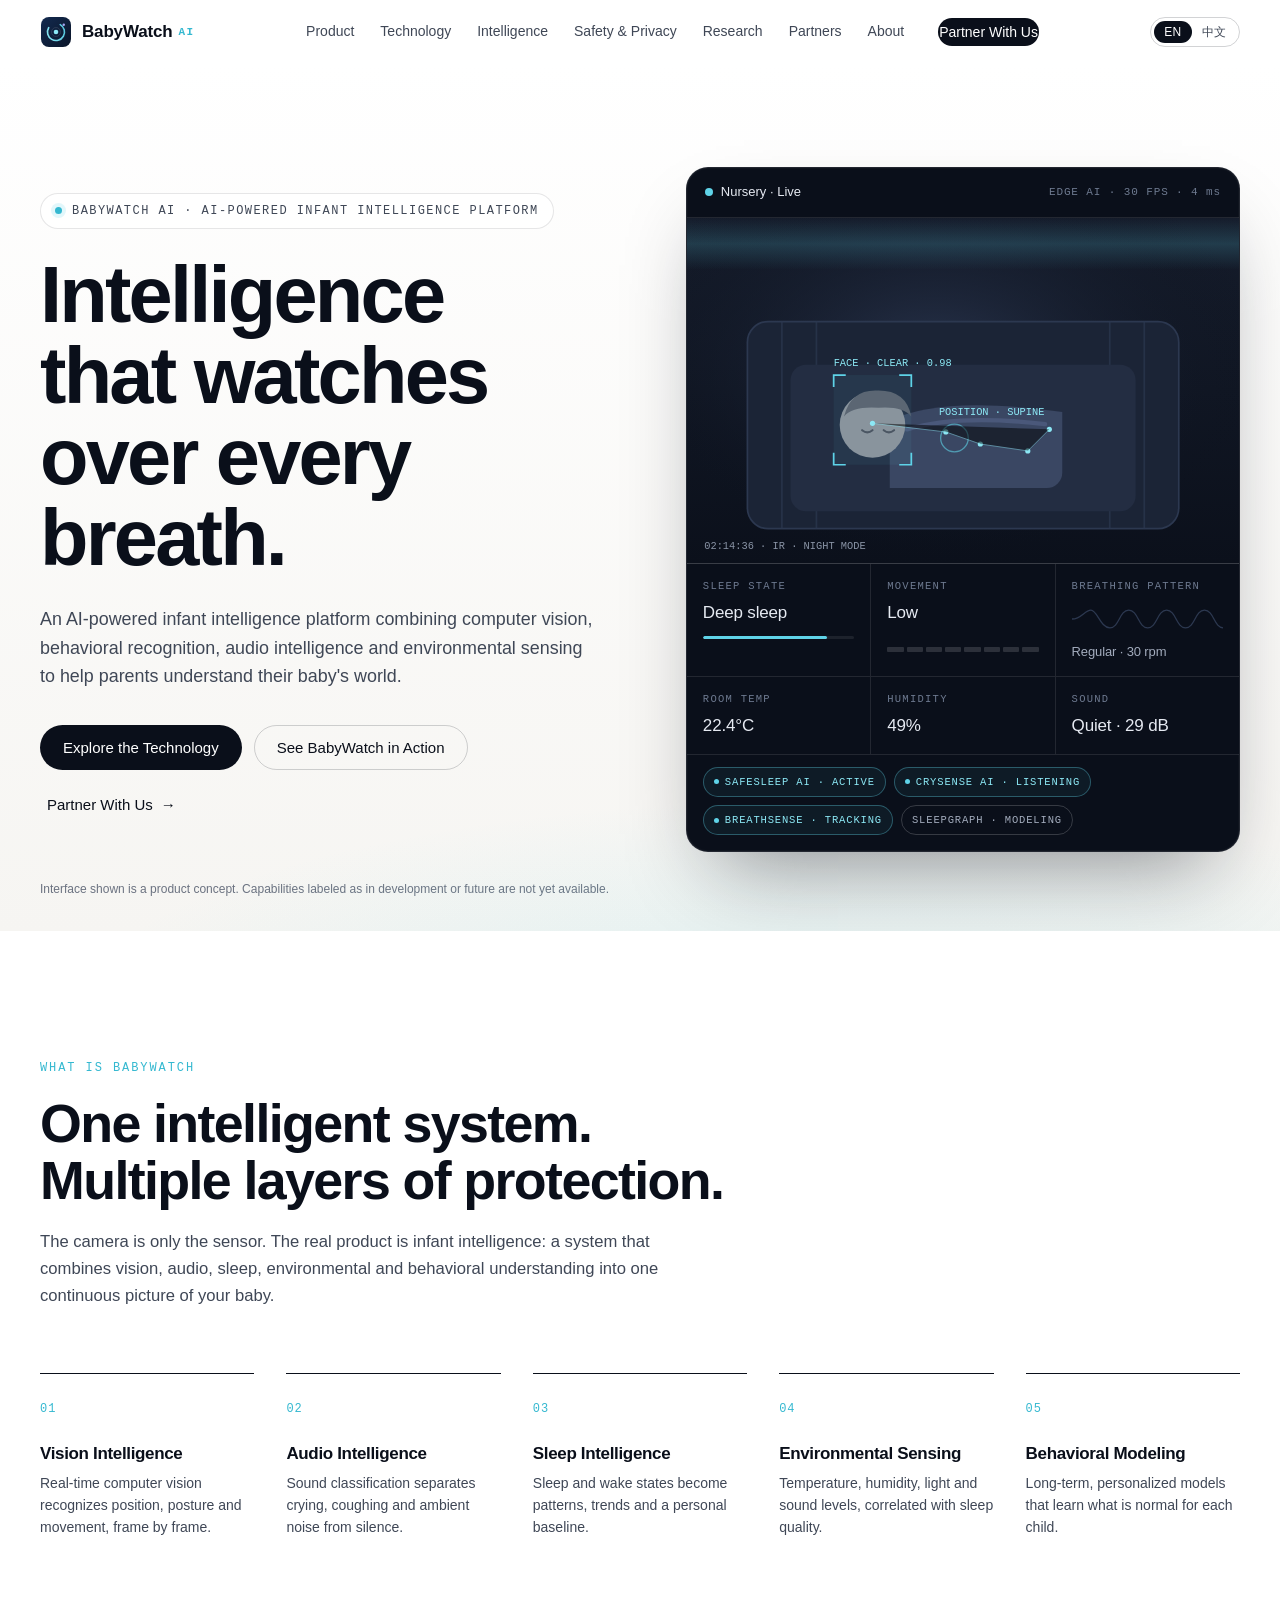
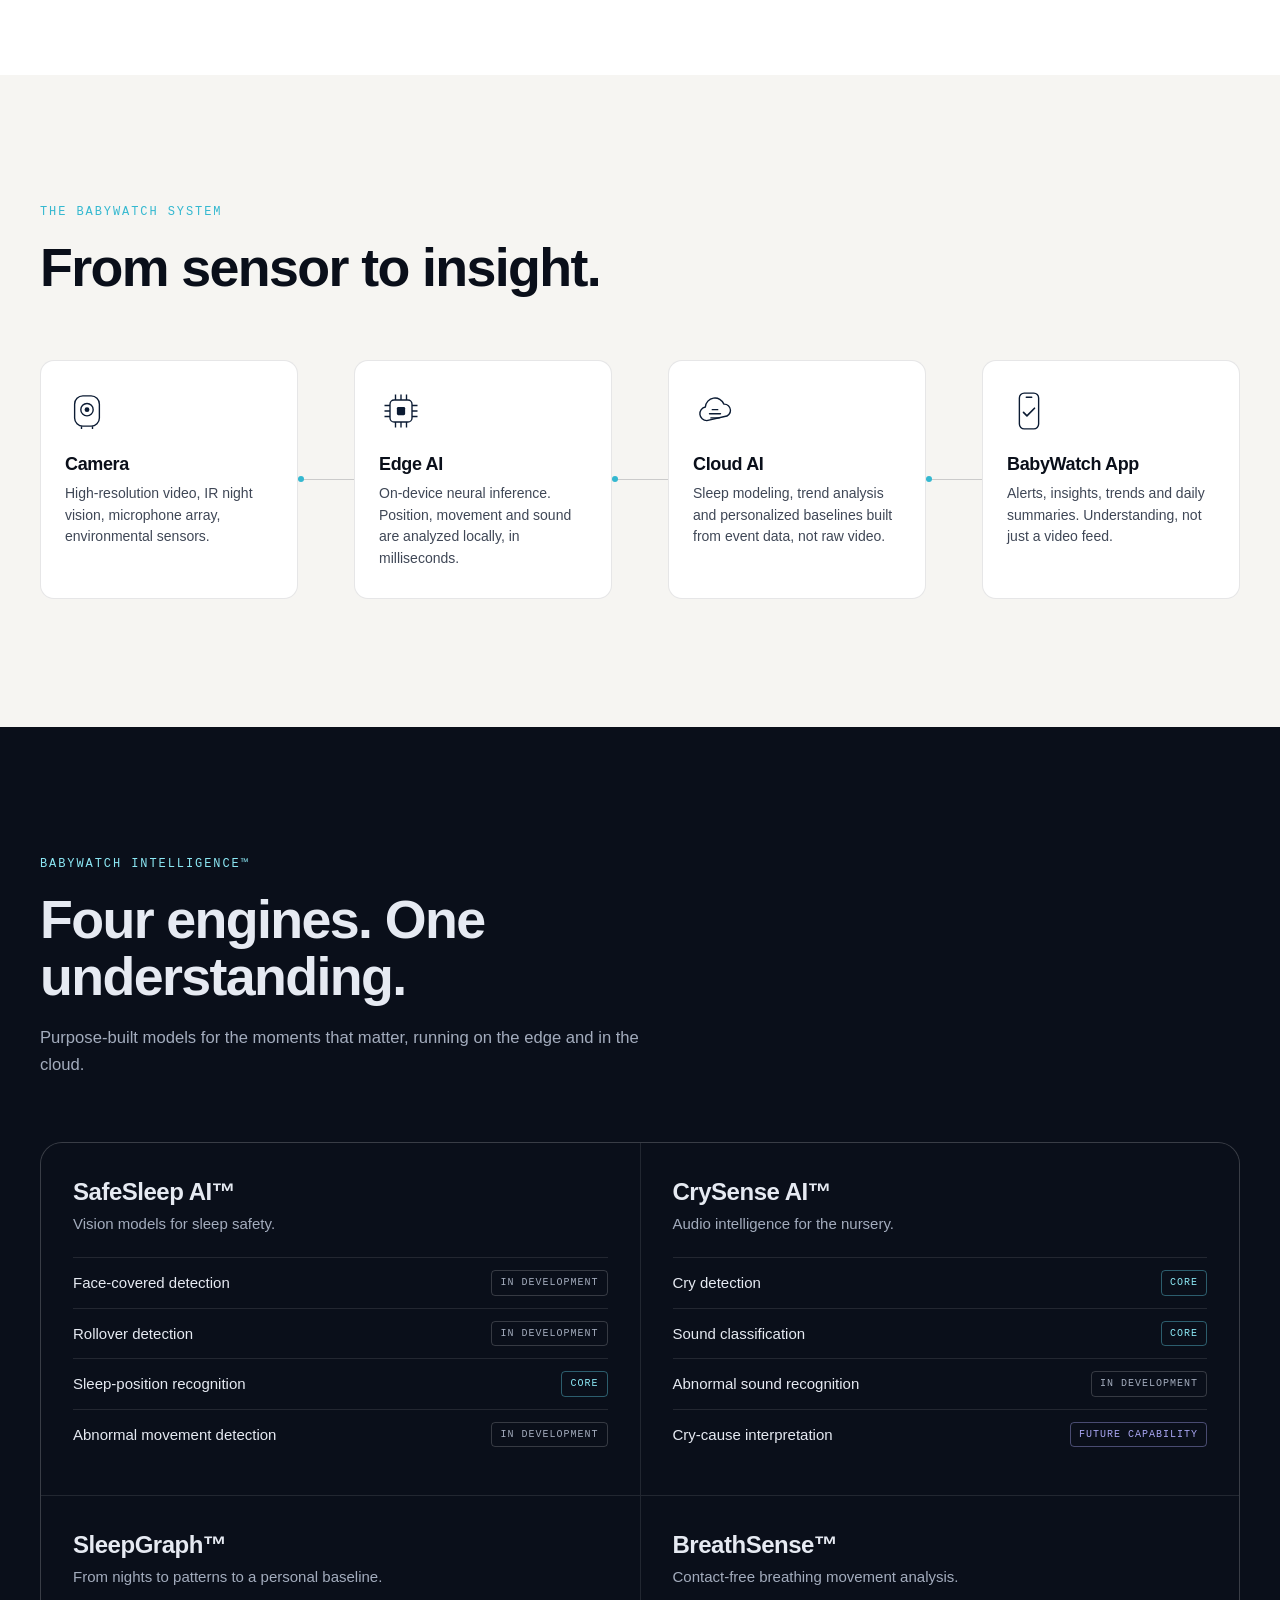
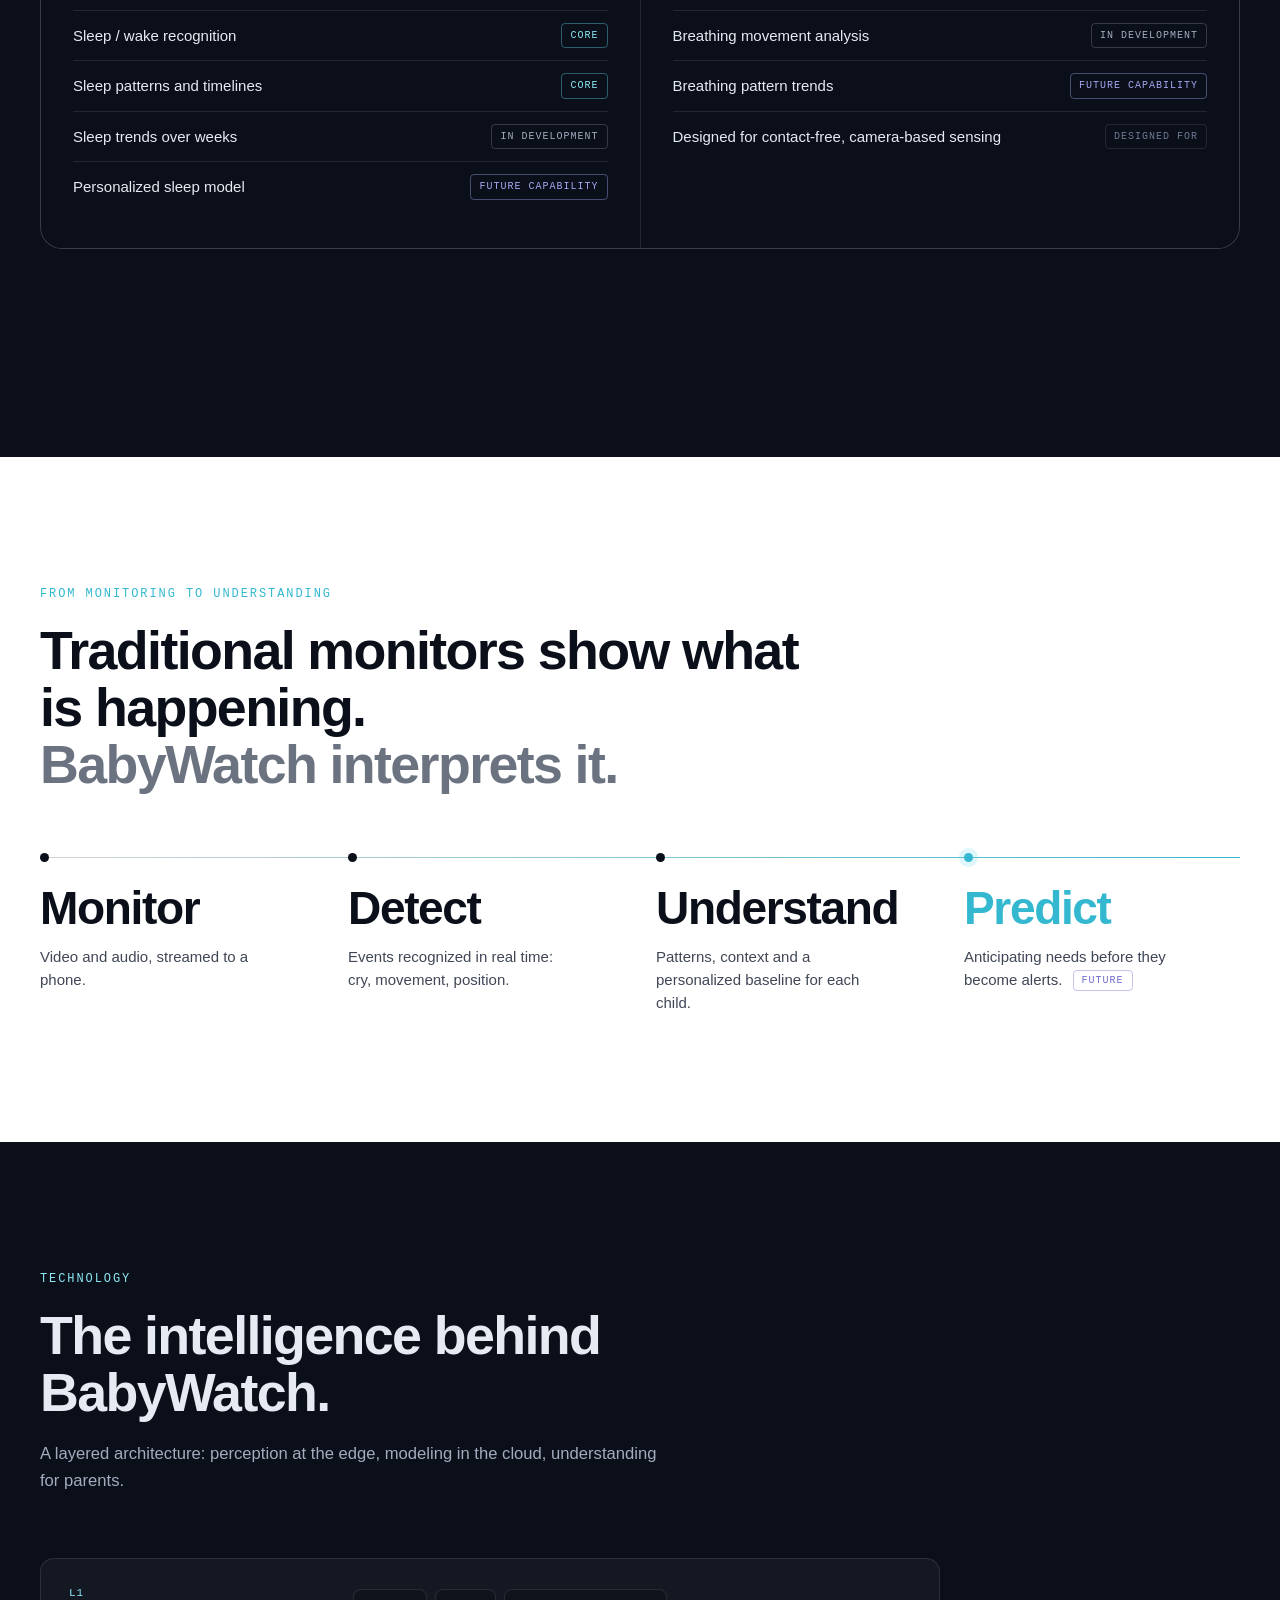
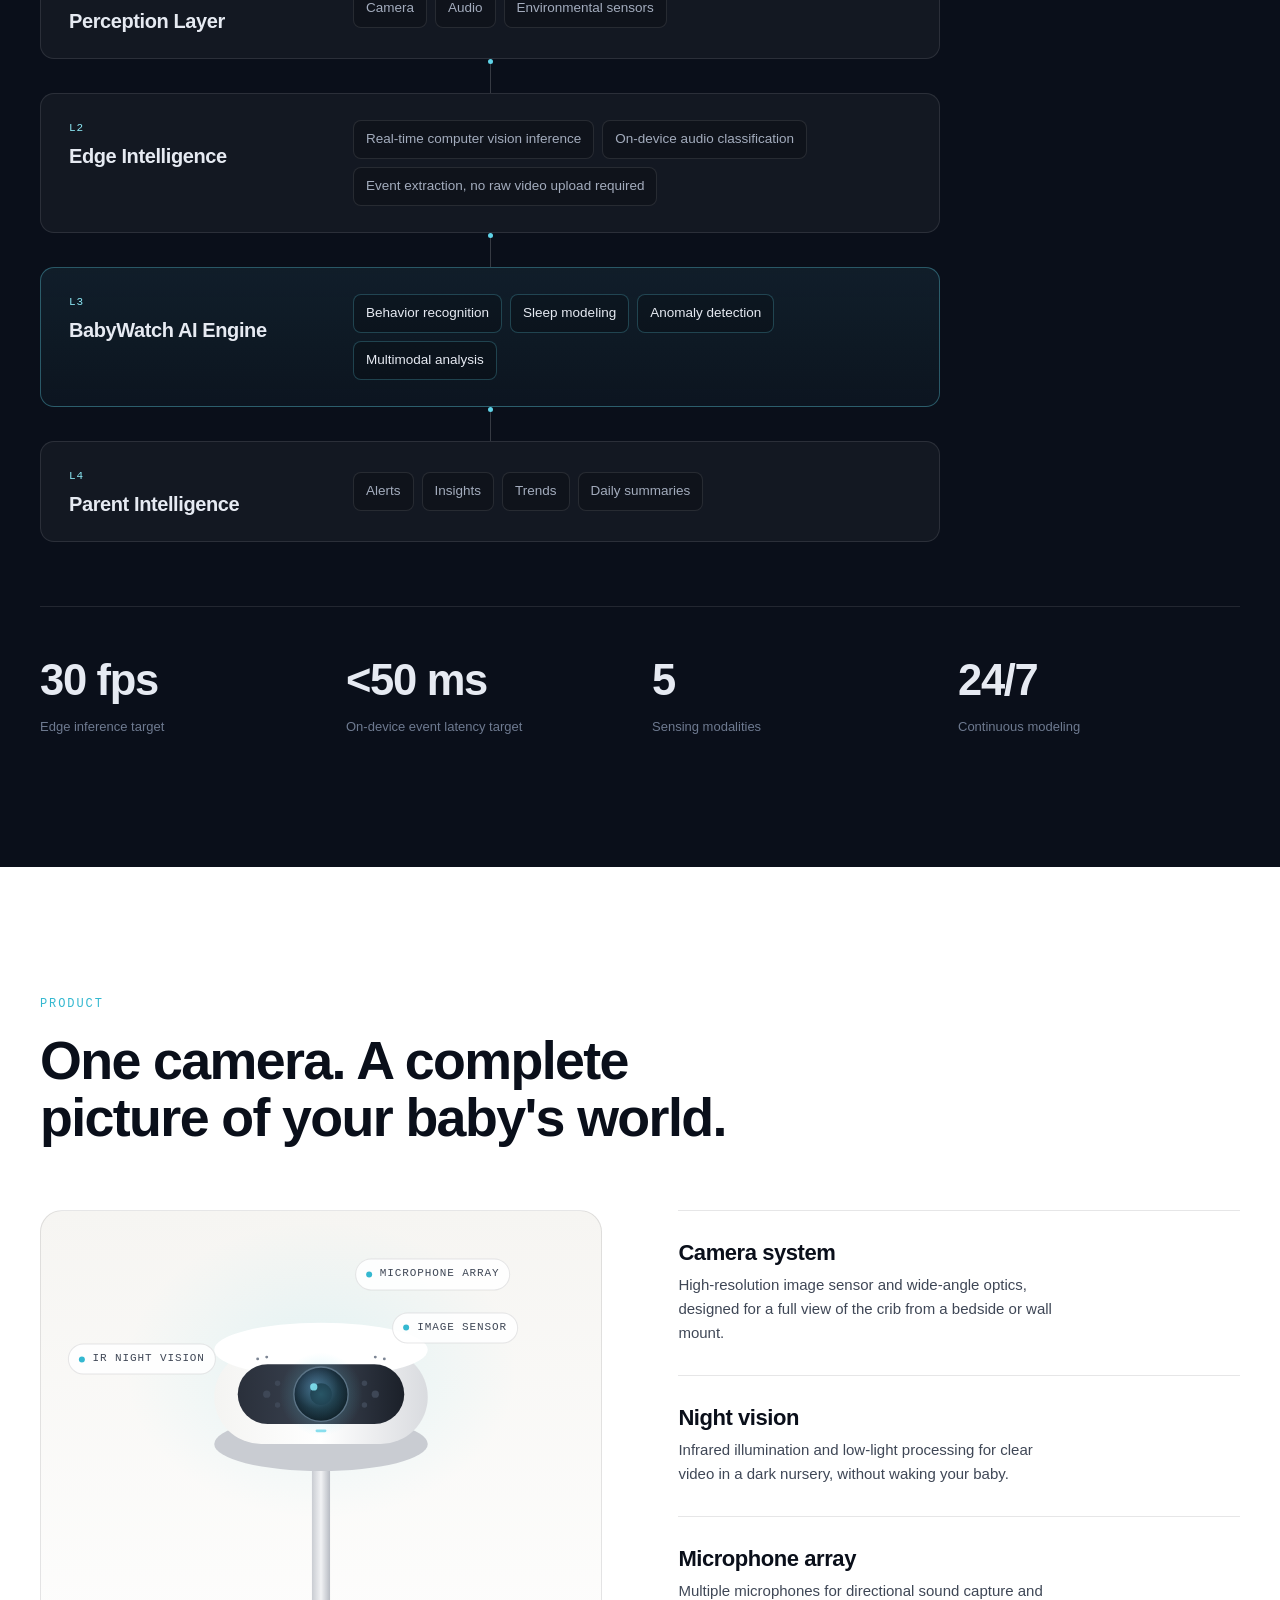
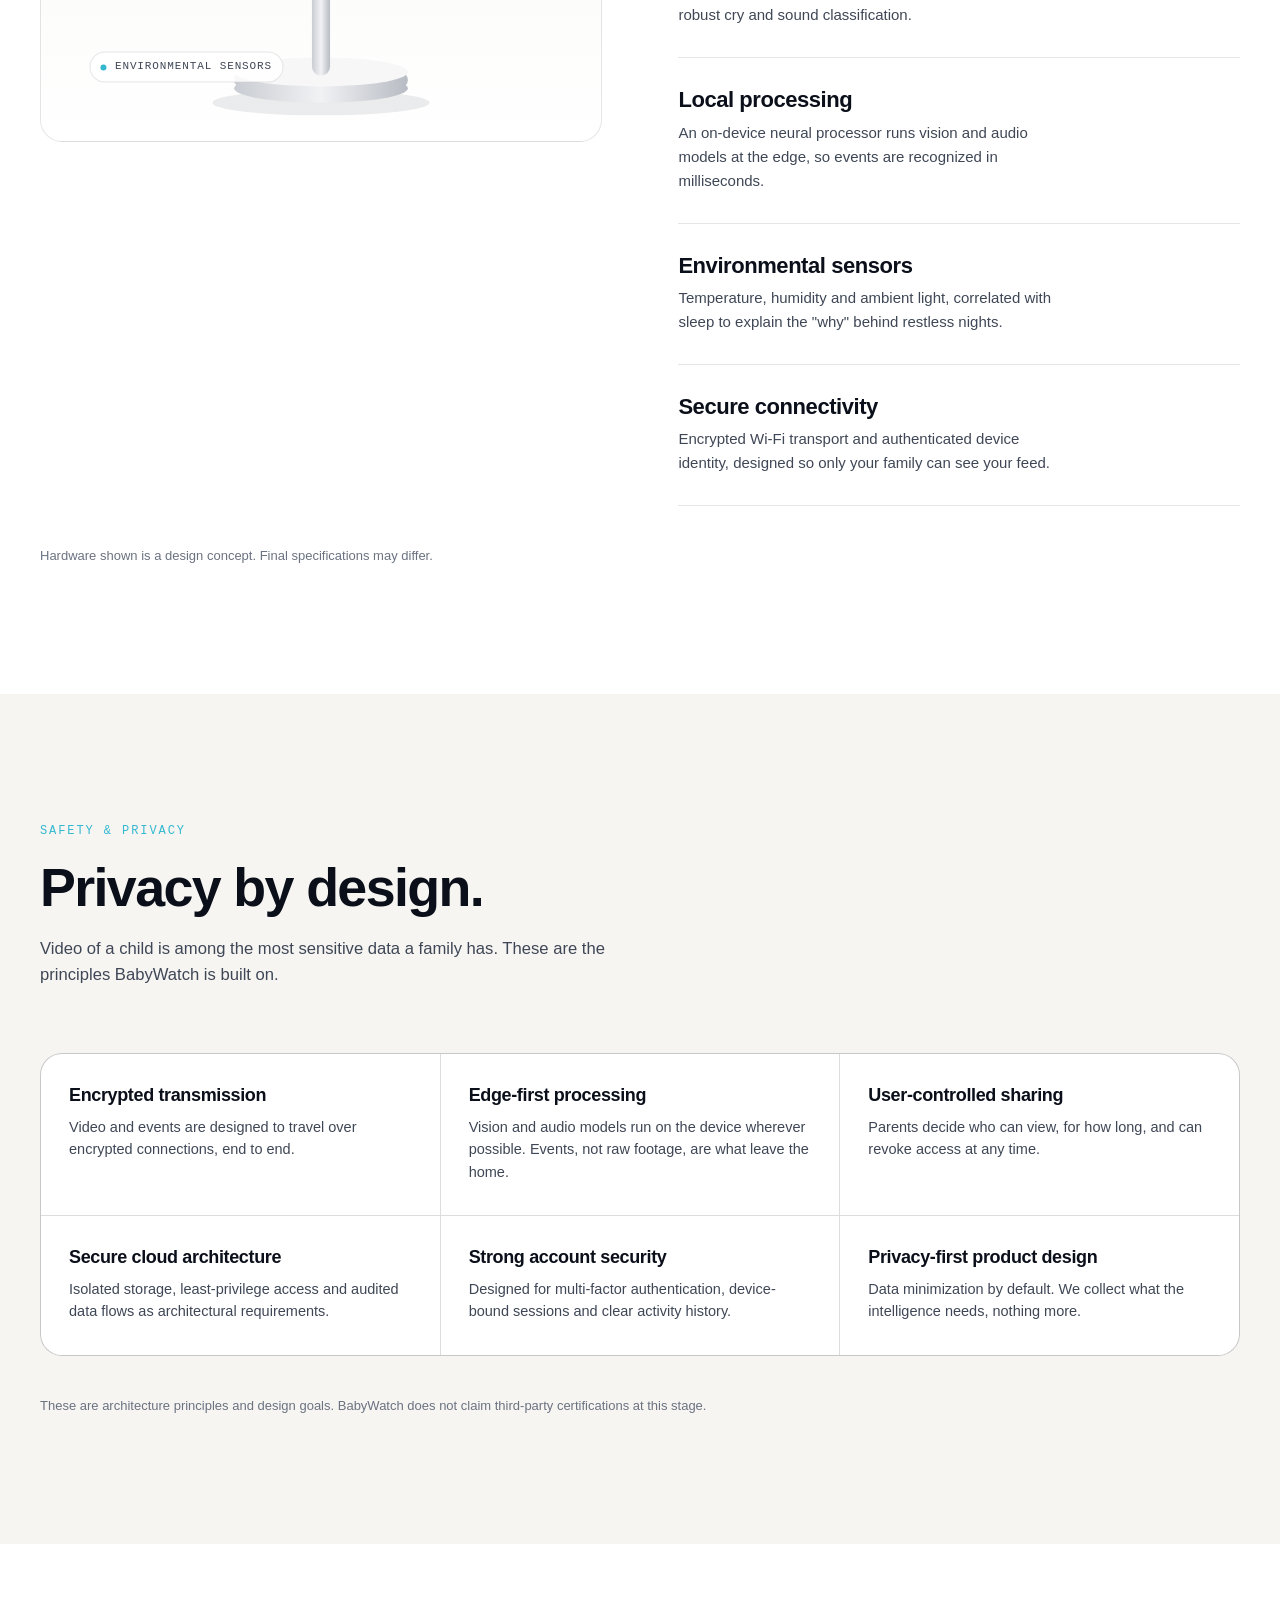
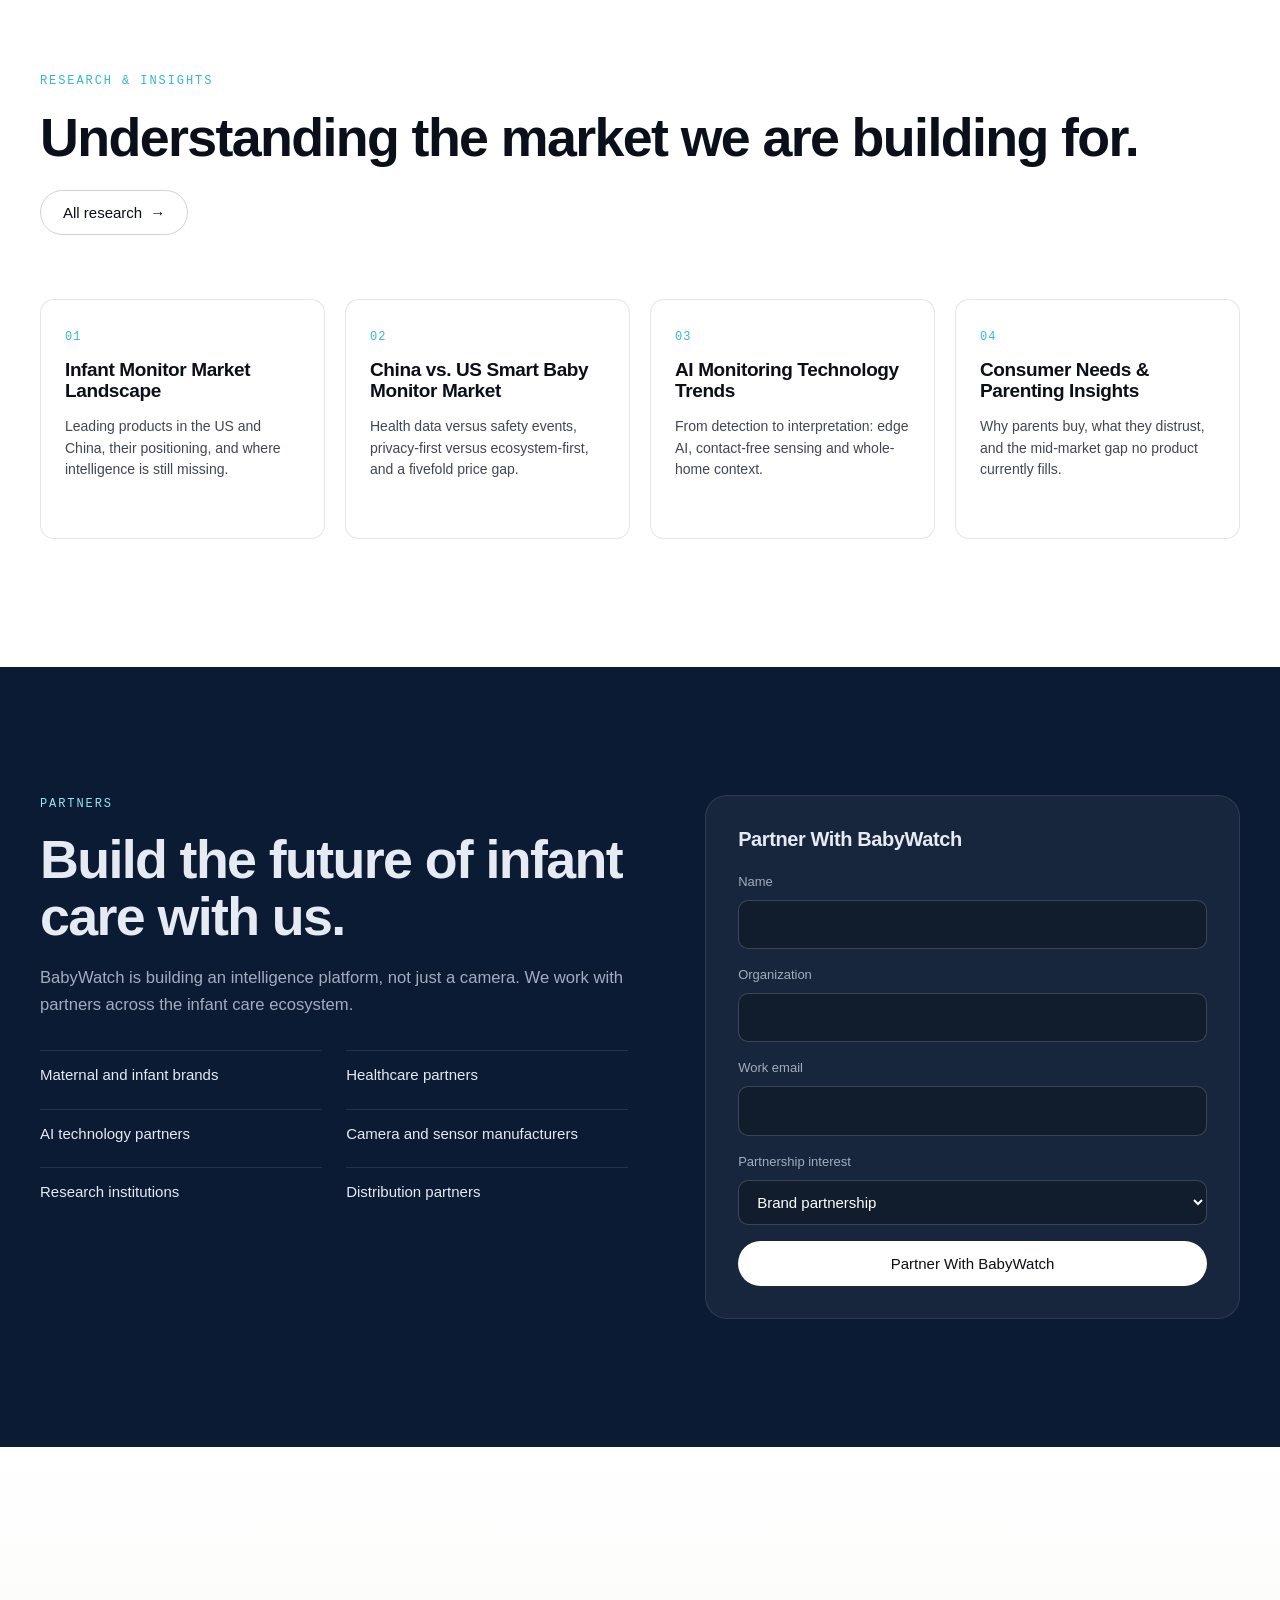
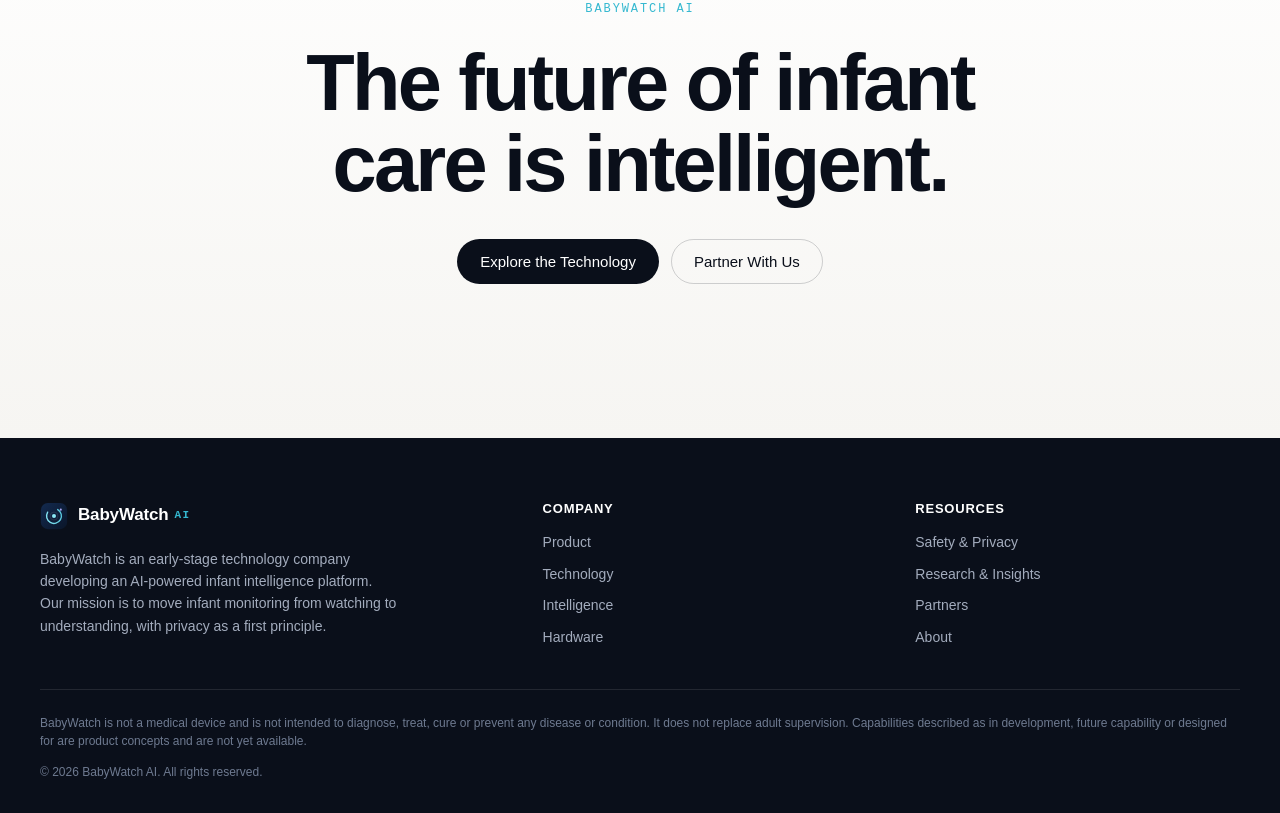
==== commit 780c70fb: "Add Chinese language version with EN / 中文 toggle Runtime i18n: English copy stays in the markup, Chi" ====
--- a/index.html
+++ b/index.html
@@ -10,7 +10,7 @@
   <link rel="icon" href="assets/logo.svg" type="image/svg+xml">
   <link rel="stylesheet" href="css/style.css">
 </head>
-<body>
+<body data-page="home">
   <a class="skip-link" href="#main">Skip to content</a>
 
   <!-- ================= NAVIGATION ================= -->
@@ -21,18 +21,24 @@
         <span class="brand__name">BabyWatch<span class="brand__ai">AI</span></span>
       </a>
       <nav class="nav__links" id="navLinks" aria-label="Primary">
-        <a href="#product">Product</a>
-        <a href="#technology">Technology</a>
-        <a href="#intelligence">Intelligence</a>
-        <a href="#privacy">Safety &amp; Privacy</a>
-        <a href="research.html">Research</a>
-        <a href="#partners">Partners</a>
-        <a href="#about">About</a>
-        <a href="#partners" class="btn btn--sm btn--primary nav__cta">Partner With Us</a>
+        <a href="#product" data-i18n="nav.product">Product</a>
+        <a href="#technology" data-i18n="nav.technology">Technology</a>
+        <a href="#intelligence" data-i18n="nav.intelligence">Intelligence</a>
+        <a href="#privacy" data-i18n="nav.privacy">Safety &amp; Privacy</a>
+        <a href="research.html" data-i18n="nav.research">Research</a>
+        <a href="#partners" data-i18n="nav.partners">Partners</a>
+        <a href="#about" data-i18n="nav.about">About</a>
+        <a href="#partners" class="btn btn--sm btn--primary nav__cta" data-i18n="nav.cta">Partner With Us</a>
       </nav>
-      <button class="nav__toggle" id="navToggle" aria-label="Open menu" aria-expanded="false" aria-controls="navLinks">
-        <span></span><span></span>
-      </button>
+      <div class="nav__right">
+        <div class="lang" role="group" aria-label="Language">
+          <button type="button" data-lang="en" aria-pressed="true">EN</button>
+          <button type="button" data-lang="zh" aria-pressed="false">中文</button>
+        </div>
+        <button class="nav__toggle" id="navToggle" aria-label="Open menu" aria-expanded="false" aria-controls="navLinks">
+          <span></span><span></span>
+        </button>
+      </div>
     </div>
   </header>
 
@@ -43,13 +49,13 @@
     <section class="hero" aria-labelledby="hero-title">
       <div class="container hero__grid">
         <div class="hero__copy reveal">
-          <p class="eyebrow"><span class="eyebrow__dot"></span>BabyWatch AI · AI-Powered Infant Intelligence Platform</p>
-          <h1 id="hero-title" class="display">Intelligence that watches over every breath.</h1>
-          <p class="lede">An AI-powered infant intelligence platform combining computer vision, behavioral recognition, audio intelligence and environmental sensing to help parents understand their baby's world.</p>
+          <p class="eyebrow"><span class="eyebrow__dot"></span><span data-i18n="hero.eyebrow">BabyWatch AI · AI-Powered Infant Intelligence Platform</span></p>
+          <h1 id="hero-title" class="display" data-i18n="hero.title">Intelligence that watches over every breath.</h1>
+          <p class="lede" data-i18n="hero.lede">An AI-powered infant intelligence platform combining computer vision, behavioral recognition, audio intelligence and environmental sensing to help parents understand their baby's world.</p>
           <div class="cta-row">
-            <a href="#technology" class="btn btn--primary">Explore the Technology</a>
-            <a href="#demo" class="btn btn--ghost">See BabyWatch in Action</a>
-            <a href="#partners" class="btn btn--link">Partner With Us <span aria-hidden="true">→</span></a>
+            <a href="#technology" class="btn btn--primary" data-i18n="hero.cta1">Explore the Technology</a>
+            <a href="#demo" class="btn btn--ghost" data-i18n="hero.cta2">See BabyWatch in Action</a>
+            <a href="#partners" class="btn btn--link" data-i18n="hero.cta3">Partner With Us <span aria-hidden="true">→</span></a>
           </div>
         </div>
 
@@ -57,7 +63,7 @@
         <div class="hero__visual reveal" id="demo">
           <div class="monitor" role="img" aria-label="BabyWatch live intelligence dashboard showing an infant video feed with computer vision overlay, sleep state, breathing pattern, movement, room temperature, humidity and sound status">
             <div class="monitor__bar">
-              <span class="monitor__title"><span class="live"></span>Nursery · Live</span>
+              <span class="monitor__title"><span class="live"></span><span data-i18n="m.title">Nursery · Live</span></span>
               <span class="monitor__meta mono">EDGE AI · 30 FPS · 4 ms</span>
             </div>
 
@@ -70,22 +76,17 @@
                 </defs>
                 <rect width="640" height="400" fill="url(#feedBg)"/>
                 <rect width="640" height="400" fill="url(#feedLight)"/>
-                <!-- crib -->
                 <rect x="70" y="120" width="500" height="240" rx="24" fill="#1B2436" stroke="#2C3850" stroke-width="2"/>
                 <g stroke="#2C3850" stroke-width="2" opacity=".7">
                   <line x1="110" y1="120" x2="110" y2="360"/><line x1="150" y1="120" x2="150" y2="360"/><line x1="490" y1="120" x2="490" y2="360"/><line x1="530" y1="120" x2="530" y2="360"/>
                 </g>
-                <!-- mattress -->
                 <rect x="120" y="170" width="400" height="170" rx="18" fill="#232D42"/>
-                <!-- baby: blanket, head -->
                 <path d="M235 235 q60 -30 200 -10 v70 a18 18 0 0 1 -18 18 h-182 z" fill="#3A4763"/>
                 <path d="M255 245 q60 -18 160 -6" fill="none" stroke="#4A587A" stroke-width="5" stroke-linecap="round"/>
                 <circle cx="215" cy="240" r="38" fill="#8C8F98"/>
                 <path d="M182 230 q8 -32 40 -30 q32 0 38 30 q-10 -12 -38 -10 q-30 -2 -40 10z" fill="#5B5F6B"/>
                 <path d="M203 246 q6 5 12 0 M228 246 q6 5 12 0" fill="none" stroke="#4A4E5A" stroke-width="2.5" stroke-linecap="round"/>
-                <!-- breathing pulse on chest -->
                 <circle class="breath-ring" cx="310" cy="255" r="16" fill="none" stroke="#5FD3E8" stroke-width="1.5" opacity=".6"/>
-                <!-- CV overlay: head box -->
                 <g class="cv-box" fill="none" stroke="#5FD3E8" stroke-width="2">
                   <path d="M170 196 v-14 h14 M246 182 h14 v14 M260 272 v14 h-14 M184 286 h-14 v-14"/>
                 </g>
@@ -94,97 +95,74 @@
                   <text x="170" y="172">FACE · CLEAR · 0.98</text>
                   <text x="292" y="228">POSITION · SUPINE</text>
                 </g>
-                <!-- keypoints -->
                 <g class="kp" fill="#8CE8F5">
                   <circle cx="215" cy="238" r="3"/><circle cx="300" cy="248" r="3"/><circle cx="340" cy="262" r="3"/><circle cx="395" cy="270" r="3"/><circle cx="420" cy="245" r="3"/>
                 </g>
                 <g stroke="#8CE8F5" stroke-width="1" opacity=".5"><path d="M215 238 L300 248 L340 262 L395 270 L420 245"/></g>
-                <!-- scan line -->
                 <rect class="scanline" x="0" y="0" width="640" height="60" fill="url(#scan)"/>
-                <!-- timestamp -->
                 <text x="20" y="384" font-family="ui-monospace, Menlo, Consolas, monospace" font-size="12" fill="#8A94A6">02:14:36 · IR · NIGHT MODE</text>
               </svg>
             </div>
 
             <div class="monitor__stats">
               <div class="stat">
-                <span class="stat__k">Sleep state</span>
-                <span class="stat__v">Deep sleep</span>
+                <span class="stat__k" data-i18n="m.sleep.k">Sleep state</span>
+                <span class="stat__v" data-i18n="m.sleep.v">Deep sleep</span>
                 <span class="stat__bar"><i style="width:82%"></i></span>
               </div>
               <div class="stat">
-                <span class="stat__k">Movement</span>
-                <span class="stat__v">Low</span>
+                <span class="stat__k" data-i18n="m.move.k">Movement</span>
+                <span class="stat__v" data-i18n="m.move.v">Low</span>
                 <span class="bars" aria-hidden="true"><i></i><i></i><i></i><i></i><i></i><i></i><i></i><i></i></span>
               </div>
               <div class="stat stat--wide">
-                <span class="stat__k">Breathing pattern</span>
+                <span class="stat__k" data-i18n="m.breath.k">Breathing pattern</span>
                 <svg viewBox="0 0 240 40" class="wave" aria-hidden="true">
                   <path class="wave__base" d="M0 20 C 15 20, 20 6, 30 6 S 45 34, 60 34 S 75 6, 90 6 S 105 34, 120 34 S 135 6, 150 6 S 165 34, 180 34 S 195 6, 210 6 S 225 34, 240 34" fill="none" stroke="#2C3850" stroke-width="2"/>
                   <path class="wave__line" d="M0 20 C 15 20, 20 6, 30 6 S 45 34, 60 34 S 75 6, 90 6 S 105 34, 120 34 S 135 6, 150 6 S 165 34, 180 34 S 195 6, 210 6 S 225 34, 240 34" fill="none" stroke="#5FD3E8" stroke-width="2"/>
                 </svg>
-                <span class="stat__v stat__v--sm">Regular · <span data-live="rpm">31</span> rpm</span>
+                <span class="stat__v stat__v--sm"><span data-i18n="m.breath.v">Regular</span> · <span data-live="rpm">31</span> rpm</span>
               </div>
               <div class="stat">
-                <span class="stat__k">Room temp</span>
+                <span class="stat__k" data-i18n="m.temp.k">Room temp</span>
                 <span class="stat__v"><span data-live="temp">22.4</span>°C</span>
               </div>
               <div class="stat">
-                <span class="stat__k">Humidity</span>
+                <span class="stat__k" data-i18n="m.hum.k">Humidity</span>
                 <span class="stat__v"><span data-live="hum">48</span>%</span>
               </div>
               <div class="stat">
-                <span class="stat__k">Sound</span>
-                <span class="stat__v">Quiet · <span data-live="db">28</span> dB</span>
+                <span class="stat__k" data-i18n="m.sound.k">Sound</span>
+                <span class="stat__v"><span data-i18n="m.sound.v">Quiet</span> · <span data-live="db">28</span> dB</span>
               </div>
             </div>
 
             <div class="monitor__ai">
-              <span class="chip chip--on">SafeSleep AI · Active</span>
-              <span class="chip chip--on">CrySense AI · Listening</span>
-              <span class="chip chip--on">BreathSense · Tracking</span>
-              <span class="chip">SleepGraph · Modeling</span>
+              <span class="chip chip--on" data-i18n="m.chip1">SafeSleep AI · Active</span>
+              <span class="chip chip--on" data-i18n="m.chip2">CrySense AI · Listening</span>
+              <span class="chip chip--on" data-i18n="m.chip3">BreathSense · Tracking</span>
+              <span class="chip" data-i18n="m.chip4">SleepGraph · Modeling</span>
             </div>
           </div>
         </div>
       </div>
-      <p class="container hero__note">Interface shown is a product concept. Capabilities labeled as in development or future are not yet available.</p>
+      <p class="container hero__note" data-i18n="hero.note">Interface shown is a product concept. Capabilities labeled as in development or future are not yet available.</p>
     </section>
 
     <!-- ================= 2. WHAT IS BABYWATCH ================= -->
     <section class="section" id="product" aria-labelledby="what-title">
       <div class="container">
         <div class="section__head reveal">
-          <p class="kicker">What is BabyWatch</p>
-          <h2 id="what-title" class="h-xl">One intelligent system.<br>Multiple layers of protection.</h2>
-          <p class="section__lede">The camera is only the sensor. The real product is infant intelligence: a system that combines vision, audio, sleep, environmental and behavioral understanding into one continuous picture of your baby.</p>
+          <p class="kicker" data-i18n="what.kicker">What is BabyWatch</p>
+          <h2 id="what-title" class="h-xl" data-i18n="what.title">One intelligent system.<br>Multiple layers of protection.</h2>
+          <p class="section__lede" data-i18n="what.lede">The camera is only the sensor. The real product is infant intelligence: a system that combines vision, audio, sleep, environmental and behavioral understanding into one continuous picture of your baby.</p>
         </div>
         <ul class="layers reveal" role="list">
-          <li class="layer">
-            <span class="layer__n mono">01</span>
-            <h3>Vision Intelligence</h3>
-            <p>Real-time computer vision recognizes position, posture and movement, frame by frame.</p>
-          </li>
-          <li class="layer">
-            <span class="layer__n mono">02</span>
-            <h3>Audio Intelligence</h3>
-            <p>Sound classification separates crying, coughing and ambient noise from silence.</p>
-          </li>
-          <li class="layer">
-            <span class="layer__n mono">03</span>
-            <h3>Sleep Intelligence</h3>
-            <p>Sleep and wake states become patterns, trends and a personal baseline.</p>
-          </li>
-          <li class="layer">
-            <span class="layer__n mono">04</span>
-            <h3>Environmental Sensing</h3>
-            <p>Temperature, humidity, light and sound levels, correlated with sleep quality.</p>
-          </li>
-          <li class="layer">
-            <span class="layer__n mono">05</span>
-            <h3>Behavioral Modeling</h3>
-            <p>Long-term, personalized models that learn what is normal for each child.</p>
-          </li>
+          <li class="layer"><span class="layer__n mono">01</span><h3 data-i18n="layer1.t">Vision Intelligence</h3><p data-i18n="layer1.p">Real-time computer vision recognizes position, posture and movement, frame by frame.</p></li>
+          <li class="layer"><span class="layer__n mono">02</span><h3 data-i18n="layer2.t">Audio Intelligence</h3><p data-i18n="layer2.p">Sound classification separates crying, coughing and ambient noise from silence.</p></li>
+          <li class="layer"><span class="layer__n mono">03</span><h3 data-i18n="layer3.t">Sleep Intelligence</h3><p data-i18n="layer3.p">Sleep and wake states become patterns, trends and a personal baseline.</p></li>
+          <li class="layer"><span class="layer__n mono">04</span><h3 data-i18n="layer4.t">Environmental Sensing</h3><p data-i18n="layer4.p">Temperature, humidity, light and sound levels, correlated with sleep quality.</p></li>
+          <li class="layer"><span class="layer__n mono">05</span><h3 data-i18n="layer5.t">Behavioral Modeling</h3><p data-i18n="layer5.p">Long-term, personalized models that learn what is normal for each child.</p></li>
         </ul>
       </div>
     </section>
@@ -193,32 +171,32 @@
     <section class="section section--alt" aria-labelledby="system-title">
       <div class="container">
         <div class="section__head reveal">
-          <p class="kicker">The BabyWatch system</p>
-          <h2 id="system-title" class="h-xl">From sensor to insight.</h2>
+          <p class="kicker" data-i18n="system.kicker">The BabyWatch system</p>
+          <h2 id="system-title" class="h-xl" data-i18n="system.title">From sensor to insight.</h2>
         </div>
         <div class="flow reveal" role="img" aria-label="System flow: Camera sends data to Edge AI, which sends events to Cloud AI, which powers the BabyWatch app">
           <div class="flow__node">
             <svg viewBox="0 0 64 64" class="flow__icon" aria-hidden="true"><rect x="14" y="10" width="36" height="44" rx="12" fill="none" stroke="currentColor" stroke-width="2"/><circle cx="32" cy="30" r="9" fill="none" stroke="currentColor" stroke-width="2"/><circle cx="32" cy="30" r="3.5" fill="currentColor"/><path d="M24 54 v4 M40 54 v4" stroke="currentColor" stroke-width="2"/></svg>
-            <h3>Camera</h3>
-            <p>High-resolution video, IR night vision, microphone array, environmental sensors.</p>
+            <h3 data-i18n="flow1.t">Camera</h3>
+            <p data-i18n="flow1.p">High-resolution video, IR night vision, microphone array, environmental sensors.</p>
           </div>
           <div class="flow__link" aria-hidden="true"><span class="flow__dot"></span></div>
           <div class="flow__node">
             <svg viewBox="0 0 64 64" class="flow__icon" aria-hidden="true"><rect x="16" y="16" width="32" height="32" rx="6" fill="none" stroke="currentColor" stroke-width="2"/><rect x="26" y="26" width="12" height="12" rx="2" fill="currentColor"/><path d="M24 8v8M32 8v8M40 8v8M24 48v8M32 48v8M40 48v8M8 24h8M8 32h8M8 40h8M48 24h8M48 32h8M48 40h8" stroke="currentColor" stroke-width="2"/></svg>
-            <h3>Edge AI</h3>
-            <p>On-device neural inference. Position, movement and sound are analyzed locally, in milliseconds.</p>
+            <h3 data-i18n="flow2.t">Edge AI</h3>
+            <p data-i18n="flow2.p">On-device neural inference. Position, movement and sound are analyzed locally, in milliseconds.</p>
           </div>
           <div class="flow__link" aria-hidden="true"><span class="flow__dot"></span></div>
           <div class="flow__node">
             <svg viewBox="0 0 64 64" class="flow__icon" aria-hidden="true"><path d="M20 46 a10 10 0 0 1 -2 -19.8 A14 14 0 0 1 45 22 a9 9 0 0 1 1 18z" fill="none" stroke="currentColor" stroke-width="2" stroke-linejoin="round"/><path d="M24 36 h16 M28 30 h8 M26 42 h12" stroke="currentColor" stroke-width="2" stroke-linecap="round"/></svg>
-            <h3>Cloud AI</h3>
-            <p>Sleep modeling, trend analysis and personalized baselines built from event data, not raw video.</p>
+            <h3 data-i18n="flow3.t">Cloud AI</h3>
+            <p data-i18n="flow3.p">Sleep modeling, trend analysis and personalized baselines built from event data, not raw video.</p>
           </div>
           <div class="flow__link" aria-hidden="true"><span class="flow__dot"></span></div>
           <div class="flow__node">
             <svg viewBox="0 0 64 64" class="flow__icon" aria-hidden="true"><rect x="18" y="6" width="28" height="52" rx="7" fill="none" stroke="currentColor" stroke-width="2"/><path d="M28 12h8" stroke="currentColor" stroke-width="2" stroke-linecap="round"/><path d="M24 34 l5 5 l11 -11" fill="none" stroke="currentColor" stroke-width="2.4" stroke-linecap="round" stroke-linejoin="round"/></svg>
-            <h3>BabyWatch App</h3>
-            <p>Alerts, insights, trends and daily summaries. Understanding, not just a video feed.</p>
+            <h3 data-i18n="flow4.t">BabyWatch App</h3>
+            <p data-i18n="flow4.p">Alerts, insights, trends and daily summaries. Understanding, not just a video feed.</p>
           </div>
         </div>
       </div>
@@ -228,60 +206,48 @@
     <section class="section section--dark" id="intelligence" aria-labelledby="intel-title">
       <div class="container">
         <div class="section__head reveal">
-          <p class="kicker kicker--light">BabyWatch Intelligence™</p>
-          <h2 id="intel-title" class="h-xl">Four engines. One understanding.</h2>
-          <p class="section__lede">Purpose-built models for the moments that matter, running on the edge and in the cloud.</p>
+          <p class="kicker kicker--light" data-i18n="intel.kicker">BabyWatch Intelligence™</p>
+          <h2 id="intel-title" class="h-xl" data-i18n="intel.title">Four engines. One understanding.</h2>
+          <p class="section__lede" data-i18n="intel.lede">Purpose-built models for the moments that matter, running on the edge and in the cloud.</p>
         </div>
         <div class="engines">
           <article class="engine reveal">
-            <header class="engine__head">
-              <h3>SafeSleep AI™</h3>
-              <p>Vision models for sleep safety.</p>
-            </header>
+            <header class="engine__head"><h3 data-i18n="eng1.t">SafeSleep AI™</h3><p data-i18n="eng1.p">Vision models for sleep safety.</p></header>
             <ul class="caps" role="list">
-              <li><span>Face-covered detection</span><em class="tag tag--dev">In development</em></li>
-              <li><span>Rollover detection</span><em class="tag tag--dev">In development</em></li>
-              <li><span>Sleep-position recognition</span><em class="tag tag--core">Core</em></li>
-              <li><span>Abnormal movement detection</span><em class="tag tag--dev">In development</em></li>
+              <li><span data-i18n="eng1.c1">Face-covered detection</span><em class="tag tag--dev" data-i18n="tag.dev">In development</em></li>
+              <li><span data-i18n="eng1.c2">Rollover detection</span><em class="tag tag--dev" data-i18n="tag.dev">In development</em></li>
+              <li><span data-i18n="eng1.c3">Sleep-position recognition</span><em class="tag tag--core" data-i18n="tag.core">Core</em></li>
+              <li><span data-i18n="eng1.c4">Abnormal movement detection</span><em class="tag tag--dev" data-i18n="tag.dev">In development</em></li>
             </ul>
           </article>
           <article class="engine reveal">
-            <header class="engine__head">
-              <h3>CrySense AI™</h3>
-              <p>Audio intelligence for the nursery.</p>
-            </header>
+            <header class="engine__head"><h3 data-i18n="eng2.t">CrySense AI™</h3><p data-i18n="eng2.p">Audio intelligence for the nursery.</p></header>
             <ul class="caps" role="list">
-              <li><span>Cry detection</span><em class="tag tag--core">Core</em></li>
-              <li><span>Sound classification</span><em class="tag tag--core">Core</em></li>
-              <li><span>Abnormal sound recognition</span><em class="tag tag--dev">In development</em></li>
-              <li><span>Cry-cause interpretation</span><em class="tag tag--future">Future capability</em></li>
+              <li><span data-i18n="eng2.c1">Cry detection</span><em class="tag tag--core" data-i18n="tag.core">Core</em></li>
+              <li><span data-i18n="eng2.c2">Sound classification</span><em class="tag tag--core" data-i18n="tag.core">Core</em></li>
+              <li><span data-i18n="eng2.c3">Abnormal sound recognition</span><em class="tag tag--dev" data-i18n="tag.dev">In development</em></li>
+              <li><span data-i18n="eng2.c4">Cry-cause interpretation</span><em class="tag tag--future" data-i18n="tag.future">Future capability</em></li>
             </ul>
           </article>
           <article class="engine reveal">
-            <header class="engine__head">
-              <h3>SleepGraph™</h3>
-              <p>From nights to patterns to a personal baseline.</p>
-            </header>
+            <header class="engine__head"><h3 data-i18n="eng3.t">SleepGraph™</h3><p data-i18n="eng3.p">From nights to patterns to a personal baseline.</p></header>
             <ul class="caps" role="list">
-              <li><span>Sleep / wake recognition</span><em class="tag tag--core">Core</em></li>
-              <li><span>Sleep patterns and timelines</span><em class="tag tag--core">Core</em></li>
-              <li><span>Sleep trends over weeks</span><em class="tag tag--dev">In development</em></li>
-              <li><span>Personalized sleep model</span><em class="tag tag--future">Future capability</em></li>
+              <li><span data-i18n="eng3.c1">Sleep / wake recognition</span><em class="tag tag--core" data-i18n="tag.core">Core</em></li>
+              <li><span data-i18n="eng3.c2">Sleep patterns and timelines</span><em class="tag tag--core" data-i18n="tag.core">Core</em></li>
+              <li><span data-i18n="eng3.c3">Sleep trends over weeks</span><em class="tag tag--dev" data-i18n="tag.dev">In development</em></li>
+              <li><span data-i18n="eng3.c4">Personalized sleep model</span><em class="tag tag--future" data-i18n="tag.future">Future capability</em></li>
             </ul>
           </article>
           <article class="engine reveal">
-            <header class="engine__head">
-              <h3>BreathSense™</h3>
-              <p>Contact-free breathing movement analysis.</p>
-            </header>
+            <header class="engine__head"><h3 data-i18n="eng4.t">BreathSense™</h3><p data-i18n="eng4.p">Contact-free breathing movement analysis.</p></header>
             <ul class="caps" role="list">
-              <li><span>Breathing movement analysis</span><em class="tag tag--dev">In development</em></li>
-              <li><span>Breathing pattern trends</span><em class="tag tag--future">Future capability</em></li>
-              <li><span>Designed for contact-free, camera-based sensing</span><em class="tag tag--design">Designed for</em></li>
+              <li><span data-i18n="eng4.c1">Breathing movement analysis</span><em class="tag tag--dev" data-i18n="tag.dev">In development</em></li>
+              <li><span data-i18n="eng4.c2">Breathing pattern trends</span><em class="tag tag--future" data-i18n="tag.future">Future capability</em></li>
+              <li><span data-i18n="eng4.c3">Designed for contact-free, camera-based sensing</span><em class="tag tag--design" data-i18n="tag.design">Designed for</em></li>
             </ul>
           </article>
         </div>
-        <p class="footnote reveal">BabyWatch is not a medical device and does not diagnose, treat or prevent any condition. Capabilities marked as in development, future or designed for are not yet available.</p>
+        <p class="footnote reveal" data-i18n="intel.note">BabyWatch is not a medical device and does not diagnose, treat or prevent any condition. Capabilities marked as in development, future or designed for are not yet available.</p>
       </div>
     </section>
 
@@ -289,14 +255,14 @@
     <section class="section" aria-labelledby="evo-title">
       <div class="container">
         <div class="section__head reveal">
-          <p class="kicker">From monitoring to understanding</p>
-          <h2 id="evo-title" class="h-xl">Traditional monitors show what is happening.<br><span class="muted">BabyWatch interprets it.</span></h2>
+          <p class="kicker" data-i18n="evo.kicker">From monitoring to understanding</p>
+          <h2 id="evo-title" class="h-xl" data-i18n="evo.title">Traditional monitors show what is happening.<br><span class="muted">BabyWatch interprets it.</span></h2>
         </div>
         <ol class="evo reveal" role="list">
-          <li class="evo__step"><span class="evo__word">Monitor</span><p>Video and audio, streamed to a phone.</p></li>
-          <li class="evo__step"><span class="evo__word">Detect</span><p>Events recognized in real time: cry, movement, position.</p></li>
-          <li class="evo__step"><span class="evo__word">Understand</span><p>Patterns, context and a personalized baseline for each child.</p></li>
-          <li class="evo__step"><span class="evo__word">Predict</span><p>Anticipating needs before they become alerts. <em class="tag tag--future">Future</em></p></li>
+          <li class="evo__step"><span class="evo__word" data-i18n="evo1.w">Monitor</span><p data-i18n="evo1.p">Video and audio, streamed to a phone.</p></li>
+          <li class="evo__step"><span class="evo__word" data-i18n="evo2.w">Detect</span><p data-i18n="evo2.p">Events recognized in real time: cry, movement, position.</p></li>
+          <li class="evo__step"><span class="evo__word" data-i18n="evo3.w">Understand</span><p data-i18n="evo3.p">Patterns, context and a personalized baseline for each child.</p></li>
+          <li class="evo__step"><span class="evo__word" data-i18n="evo4.w">Predict</span><p><span data-i18n="evo4.p">Anticipating needs before they become alerts.</span> <em class="tag tag--future" data-i18n="tag.futureShort">Future</em></p></li>
         </ol>
       </div>
     </section>
@@ -305,36 +271,36 @@
     <section class="section section--dark" id="technology" aria-labelledby="arch-title">
       <div class="container">
         <div class="section__head reveal">
-          <p class="kicker kicker--light">Technology</p>
-          <h2 id="arch-title" class="h-xl">The intelligence behind BabyWatch.</h2>
-          <p class="section__lede">A layered architecture: perception at the edge, modeling in the cloud, understanding for parents.</p>
+          <p class="kicker kicker--light" data-i18n="arch.kicker">Technology</p>
+          <h2 id="arch-title" class="h-xl" data-i18n="arch.title">The intelligence behind BabyWatch.</h2>
+          <p class="section__lede" data-i18n="arch.lede">A layered architecture: perception at the edge, modeling in the cloud, understanding for parents.</p>
         </div>
         <div class="arch reveal" role="img" aria-label="Layered architecture: Perception Layer, Edge Intelligence, BabyWatch AI Engine, Parent Intelligence">
           <div class="arch__layer">
-            <div class="arch__meta"><span class="mono">L1</span><h3>Perception Layer</h3></div>
-            <ul class="arch__items" role="list"><li>Camera</li><li>Audio</li><li>Environmental sensors</li></ul>
+            <div class="arch__meta"><span class="mono">L1</span><h3 data-i18n="arch1.t">Perception Layer</h3></div>
+            <ul class="arch__items" role="list"><li data-i18n="arch1.i1">Camera</li><li data-i18n="arch1.i2">Audio</li><li data-i18n="arch1.i3">Environmental sensors</li></ul>
           </div>
           <div class="arch__arrow" aria-hidden="true"><span></span></div>
           <div class="arch__layer">
-            <div class="arch__meta"><span class="mono">L2</span><h3>Edge Intelligence</h3></div>
-            <ul class="arch__items" role="list"><li>Real-time computer vision inference</li><li>On-device audio classification</li><li>Event extraction, no raw video upload required</li></ul>
+            <div class="arch__meta"><span class="mono">L2</span><h3 data-i18n="arch2.t">Edge Intelligence</h3></div>
+            <ul class="arch__items" role="list"><li data-i18n="arch2.i1">Real-time computer vision inference</li><li data-i18n="arch2.i2">On-device audio classification</li><li data-i18n="arch2.i3">Event extraction, no raw video upload required</li></ul>
           </div>
           <div class="arch__arrow" aria-hidden="true"><span></span></div>
           <div class="arch__layer arch__layer--core">
-            <div class="arch__meta"><span class="mono">L3</span><h3>BabyWatch AI Engine</h3></div>
-            <ul class="arch__items" role="list"><li>Behavior recognition</li><li>Sleep modeling</li><li>Anomaly detection</li><li>Multimodal analysis</li></ul>
+            <div class="arch__meta"><span class="mono">L3</span><h3 data-i18n="arch3.t">BabyWatch AI Engine</h3></div>
+            <ul class="arch__items" role="list"><li data-i18n="arch3.i1">Behavior recognition</li><li data-i18n="arch3.i2">Sleep modeling</li><li data-i18n="arch3.i3">Anomaly detection</li><li data-i18n="arch3.i4">Multimodal analysis</li></ul>
           </div>
           <div class="arch__arrow" aria-hidden="true"><span></span></div>
           <div class="arch__layer">
-            <div class="arch__meta"><span class="mono">L4</span><h3>Parent Intelligence</h3></div>
-            <ul class="arch__items" role="list"><li>Alerts</li><li>Insights</li><li>Trends</li><li>Daily summaries</li></ul>
+            <div class="arch__meta"><span class="mono">L4</span><h3 data-i18n="arch4.t">Parent Intelligence</h3></div>
+            <ul class="arch__items" role="list"><li data-i18n="arch4.i1">Alerts</li><li data-i18n="arch4.i2">Insights</li><li data-i18n="arch4.i3">Trends</li><li data-i18n="arch4.i4">Daily summaries</li></ul>
           </div>
         </div>
         <div class="arch-stats reveal">
-          <div><strong><span data-count="30">0</span> fps</strong><small>Edge inference target</small></div>
-          <div><strong>&lt;<span data-count="50">0</span> ms</strong><small>On-device event latency target</small></div>
-          <div><strong><span data-count="5">0</span></strong><small>Sensing modalities</small></div>
-          <div><strong><span data-count="24">0</span>/7</strong><small>Continuous modeling</small></div>
+          <div><strong><span data-count="30">0</span> fps</strong><small data-i18n="st1">Edge inference target</small></div>
+          <div><strong>&lt;<span data-count="50">0</span> ms</strong><small data-i18n="st2">On-device event latency target</small></div>
+          <div><strong><span data-count="5">0</span></strong><small data-i18n="st3">Sensing modalities</small></div>
+          <div><strong><span data-count="24">0</span>/7</strong><small data-i18n="st4">Continuous modeling</small></div>
         </div>
       </div>
     </section>
@@ -343,8 +309,8 @@
     <section class="section" id="hardware" aria-labelledby="hw-title">
       <div class="container">
         <div class="section__head reveal">
-          <p class="kicker">Product</p>
-          <h2 id="hw-title" class="h-xl">One camera. A complete picture of your baby's world.</h2>
+          <p class="kicker" data-i18n="hw.kicker">Product</p>
+          <h2 id="hw-title" class="h-xl" data-i18n="hw.title">One camera. A complete picture of your baby's world.</h2>
         </div>
         <div class="hw">
           <div class="hw__visual reveal">
@@ -358,53 +324,46 @@
                   <linearGradient id="stand" x1="0" y1="0" x2="1" y2="0"><stop offset="0" stop-color="#C9CCD2"/><stop offset=".5" stop-color="#F1F2F4"/><stop offset="1" stop-color="#B7BBC3"/></linearGradient>
                 </defs>
                 <ellipse cx="210" cy="486" rx="120" ry="14" fill="#0A0F1A" opacity=".08"/>
-                <!-- base -->
                 <ellipse cx="210" cy="470" rx="96" ry="16" fill="url(#stand)"/>
                 <rect x="114" y="452" width="192" height="18" rx="9" fill="url(#stand)"/>
                 <ellipse cx="210" cy="452" rx="96" ry="16" fill="#F7F7F8"/>
-                <!-- stem -->
                 <rect x="200" y="200" width="20" height="256" rx="10" fill="url(#stand)"/>
-                <!-- head: puck -->
                 <g class="hw__head">
                   <ellipse cx="210" cy="200" rx="118" ry="30" fill="#C9CCD2"/>
                   <rect x="92" y="96" width="236" height="104" rx="52" fill="url(#body)"/>
                   <ellipse cx="210" cy="96" rx="118" ry="30" fill="#FFFFFF"/>
-                  <!-- front face -->
                   <rect x="118" y="112" width="184" height="66" rx="33" fill="url(#bodyDark)"/>
                   <circle cx="210" cy="145" r="30" fill="url(#lens)"/>
                   <circle cx="210" cy="145" r="30" fill="none" stroke="#5B6678" stroke-width="1.5"/>
                   <circle cx="210" cy="145" r="12" fill="#0B1220"/>
                   <circle cx="202" cy="137" r="4" fill="#8CE8F5" opacity=".9"/>
                   <circle cx="210" cy="145" r="46" fill="url(#glow)"/>
-                  <!-- IR array -->
                   <g fill="#3E4756">
                     <circle cx="150" cy="145" r="4"/><circle cx="162" cy="133" r="3"/><circle cx="162" cy="157" r="3"/>
                     <circle cx="270" cy="145" r="4"/><circle cx="258" cy="133" r="3"/><circle cx="258" cy="157" r="3"/>
                   </g>
-                  <!-- mic array -->
                   <g fill="#7C8594"><circle cx="140" cy="106" r="1.6"/><circle cx="150" cy="104" r="1.6"/><circle cx="270" cy="104" r="1.6"/><circle cx="280" cy="106" r="1.6"/></g>
-                  <!-- status light -->
                   <rect x="204" y="184" width="12" height="3" rx="1.5" fill="#5FD3E8"><animate attributeName="opacity" values="1;.3;1" dur="2.4s" repeatCount="indefinite"/></rect>
                 </g>
               </svg>
               <div class="hw__callouts" aria-hidden="true">
-                <span class="callout" style="--x:74%;--y:22%"><i></i>Image sensor</span>
-                <span class="callout" style="--x:18%;--y:28%"><i></i>IR night vision</span>
-                <span class="callout" style="--x:70%;--y:12%"><i></i>Microphone array</span>
-                <span class="callout" style="--x:26%;--y:86%"><i></i>Environmental sensors</span>
+                <span class="callout" style="--x:74%;--y:22%"><i></i><span data-i18n="co1">Image sensor</span></span>
+                <span class="callout" style="--x:18%;--y:28%"><i></i><span data-i18n="co2">IR night vision</span></span>
+                <span class="callout" style="--x:70%;--y:12%"><i></i><span data-i18n="co3">Microphone array</span></span>
+                <span class="callout" style="--x:26%;--y:86%"><i></i><span data-i18n="co4">Environmental sensors</span></span>
               </div>
             </div>
           </div>
           <ul class="hw__features" role="list">
-            <li class="feature reveal"><h3>Camera system</h3><p>High-resolution image sensor and wide-angle optics, designed for a full view of the crib from a bedside or wall mount.</p></li>
-            <li class="feature reveal"><h3>Night vision</h3><p>Infrared illumination and low-light processing for clear video in a dark nursery, without waking your baby.</p></li>
-            <li class="feature reveal"><h3>Microphone array</h3><p>Multiple microphones for directional sound capture and robust cry and sound classification.</p></li>
-            <li class="feature reveal"><h3>Local processing</h3><p>An on-device neural processor runs vision and audio models at the edge, so events are recognized in milliseconds.</p></li>
-            <li class="feature reveal"><h3>Environmental sensors</h3><p>Temperature, humidity and ambient light, correlated with sleep to explain the "why" behind restless nights.</p></li>
-            <li class="feature reveal"><h3>Secure connectivity</h3><p>Encrypted Wi‑Fi transport and authenticated device identity, designed so only your family can see your feed.</p></li>
+            <li class="feature reveal"><h3 data-i18n="feat1.t">Camera system</h3><p data-i18n="feat1.p">High-resolution image sensor and wide-angle optics, designed for a full view of the crib from a bedside or wall mount.</p></li>
+            <li class="feature reveal"><h3 data-i18n="feat2.t">Night vision</h3><p data-i18n="feat2.p">Infrared illumination and low-light processing for clear video in a dark nursery, without waking your baby.</p></li>
+            <li class="feature reveal"><h3 data-i18n="feat3.t">Microphone array</h3><p data-i18n="feat3.p">Multiple microphones for directional sound capture and robust cry and sound classification.</p></li>
+            <li class="feature reveal"><h3 data-i18n="feat4.t">Local processing</h3><p data-i18n="feat4.p">An on-device neural processor runs vision and audio models at the edge, so events are recognized in milliseconds.</p></li>
+            <li class="feature reveal"><h3 data-i18n="feat5.t">Environmental sensors</h3><p data-i18n="feat5.p">Temperature, humidity and ambient light, correlated with sleep to explain the "why" behind restless nights.</p></li>
+            <li class="feature reveal"><h3 data-i18n="feat6.t">Secure connectivity</h3><p data-i18n="feat6.p">Encrypted Wi‑Fi transport and authenticated device identity, designed so only your family can see your feed.</p></li>
           </ul>
         </div>
-        <p class="footnote reveal">Hardware shown is a design concept. Final specifications may differ.</p>
+        <p class="footnote reveal" data-i18n="hw.note">Hardware shown is a design concept. Final specifications may differ.</p>
       </div>
     </section>
 
@@ -412,19 +371,19 @@
     <section class="section section--alt" id="privacy" aria-labelledby="privacy-title">
       <div class="container">
         <div class="section__head reveal">
-          <p class="kicker">Safety &amp; Privacy</p>
-          <h2 id="privacy-title" class="h-xl">Privacy by design.</h2>
-          <p class="section__lede">Video of a child is among the most sensitive data a family has. These are the principles BabyWatch is built on.</p>
+          <p class="kicker" data-i18n="priv.kicker">Safety &amp; Privacy</p>
+          <h2 id="privacy-title" class="h-xl" data-i18n="priv.title">Privacy by design.</h2>
+          <p class="section__lede" data-i18n="priv.lede">Video of a child is among the most sensitive data a family has. These are the principles BabyWatch is built on.</p>
         </div>
         <ul class="principles reveal" role="list">
-          <li><h3>Encrypted transmission</h3><p>Video and events are designed to travel over encrypted connections, end to end.</p></li>
-          <li><h3>Edge-first processing</h3><p>Vision and audio models run on the device wherever possible. Events, not raw footage, are what leave the home.</p></li>
-          <li><h3>User-controlled sharing</h3><p>Parents decide who can view, for how long, and can revoke access at any time.</p></li>
-          <li><h3>Secure cloud architecture</h3><p>Isolated storage, least-privilege access and audited data flows as architectural requirements.</p></li>
-          <li><h3>Strong account security</h3><p>Designed for multi-factor authentication, device-bound sessions and clear activity history.</p></li>
-          <li><h3>Privacy-first product design</h3><p>Data minimization by default. We collect what the intelligence needs, nothing more.</p></li>
+          <li><h3 data-i18n="pr1.t">Encrypted transmission</h3><p data-i18n="pr1.p">Video and events are designed to travel over encrypted connections, end to end.</p></li>
+          <li><h3 data-i18n="pr2.t">Edge-first processing</h3><p data-i18n="pr2.p">Vision and audio models run on the device wherever possible. Events, not raw footage, are what leave the home.</p></li>
+          <li><h3 data-i18n="pr3.t">User-controlled sharing</h3><p data-i18n="pr3.p">Parents decide who can view, for how long, and can revoke access at any time.</p></li>
+          <li><h3 data-i18n="pr4.t">Secure cloud architecture</h3><p data-i18n="pr4.p">Isolated storage, least-privilege access and audited data flows as architectural requirements.</p></li>
+          <li><h3 data-i18n="pr5.t">Strong account security</h3><p data-i18n="pr5.p">Designed for multi-factor authentication, device-bound sessions and clear activity history.</p></li>
+          <li><h3 data-i18n="pr6.t">Privacy-first product design</h3><p data-i18n="pr6.p">Data minimization by default. We collect what the intelligence needs, nothing more.</p></li>
         </ul>
-        <p class="footnote reveal">These are architecture principles and design goals. BabyWatch does not claim third-party certifications at this stage.</p>
+        <p class="footnote reveal" data-i18n="priv.note">These are architecture principles and design goals. BabyWatch does not claim third-party certifications at this stage.</p>
       </div>
     </section>
 
@@ -433,32 +392,16 @@
       <div class="container">
         <div class="section__head section__head--row reveal">
           <div>
-            <p class="kicker">Research &amp; Insights</p>
-            <h2 id="research-title" class="h-xl">Understanding the market we are building for.</h2>
-          </div>
-          <a href="research.html" class="btn btn--ghost">All research <span aria-hidden="true">→</span></a>
+            <p class="kicker" data-i18n="res.kicker">Research &amp; Insights</p>
+            <h2 id="research-title" class="h-xl" data-i18n="res.title">Understanding the market we are building for.</h2>
+          </div>
+          <a href="research.html" class="btn btn--ghost" data-i18n="res.all">All research <span aria-hidden="true">→</span></a>
         </div>
         <div class="research reveal">
-          <a class="rcard" href="research.html#landscape">
-            <span class="rcard__n mono">01</span>
-            <h3>Infant Monitor Market Landscape</h3>
-            <p>Leading products in the US and China, their positioning, and where intelligence is still missing.</p>
-          </a>
-          <a class="rcard" href="research.html#china-us">
-            <span class="rcard__n mono">02</span>
-            <h3>China vs. US Smart Baby Monitor Market</h3>
-            <p>Health data versus safety events, privacy-first versus ecosystem-first, and a fivefold price gap.</p>
-          </a>
-          <a class="rcard" href="research.html#trends">
-            <span class="rcard__n mono">03</span>
-            <h3>AI Monitoring Technology Trends</h3>
-            <p>From detection to interpretation: edge AI, contact-free sensing and whole-home context.</p>
-          </a>
-          <a class="rcard" href="research.html#consumers">
-            <span class="rcard__n mono">04</span>
-            <h3>Consumer Needs &amp; Parenting Insights</h3>
-            <p>Why parents buy, what they distrust, and the mid-market gap no product currently fills.</p>
-          </a>
+          <a class="rcard" href="research.html#landscape"><span class="rcard__n mono">01</span><h3 data-i18n="rc1.t">Infant Monitor Market Landscape</h3><p data-i18n="rc1.p">Leading products in the US and China, their positioning, and where intelligence is still missing.</p></a>
+          <a class="rcard" href="research.html#china-us"><span class="rcard__n mono">02</span><h3 data-i18n="rc2.t">China vs. US Smart Baby Monitor Market</h3><p data-i18n="rc2.p">Health data versus safety events, privacy-first versus ecosystem-first, and a fivefold price gap.</p></a>
+          <a class="rcard" href="research.html#trends"><span class="rcard__n mono">03</span><h3 data-i18n="rc3.t">AI Monitoring Technology Trends</h3><p data-i18n="rc3.p">From detection to interpretation: edge AI, contact-free sensing and whole-home context.</p></a>
+          <a class="rcard" href="research.html#consumers"><span class="rcard__n mono">04</span><h3 data-i18n="rc4.t">Consumer Needs &amp; Parenting Insights</h3><p data-i18n="rc4.p">Why parents buy, what they distrust, and the mid-market gap no product currently fills.</p></a>
         </div>
       </div>
     </section>
@@ -467,30 +410,30 @@
     <section class="section section--navy" id="partners" aria-labelledby="partners-title">
       <div class="container partners">
         <div class="reveal">
-          <p class="kicker kicker--light">Partners</p>
-          <h2 id="partners-title" class="h-xl">Build the future of infant care with us.</h2>
-          <p class="section__lede">BabyWatch is building an intelligence platform, not just a camera. We work with partners across the infant care ecosystem.</p>
+          <p class="kicker kicker--light" data-i18n="part.kicker">Partners</p>
+          <h2 id="partners-title" class="h-xl" data-i18n="part.title">Build the future of infant care with us.</h2>
+          <p class="section__lede" data-i18n="part.lede">BabyWatch is building an intelligence platform, not just a camera. We work with partners across the infant care ecosystem.</p>
           <ul class="audiences" role="list">
-            <li>Maternal and infant brands</li>
-            <li>Healthcare partners</li>
-            <li>AI technology partners</li>
-            <li>Camera and sensor manufacturers</li>
-            <li>Research institutions</li>
-            <li>Distribution partners</li>
+            <li data-i18n="aud1">Maternal and infant brands</li>
+            <li data-i18n="aud2">Healthcare partners</li>
+            <li data-i18n="aud3">AI technology partners</li>
+            <li data-i18n="aud4">Camera and sensor manufacturers</li>
+            <li data-i18n="aud5">Research institutions</li>
+            <li data-i18n="aud6">Distribution partners</li>
           </ul>
         </div>
         <form class="pform reveal" id="partnerForm" aria-label="Partner inquiry">
-          <h3>Partner With BabyWatch</h3>
-          <label>Name<input type="text" name="name" required autocomplete="name"></label>
-          <label>Organization<input type="text" name="org" required autocomplete="organization"></label>
-          <label>Work email<input type="email" name="email" required autocomplete="email"></label>
-          <label>Partnership interest
+          <h3 data-i18n="form.title">Partner With BabyWatch</h3>
+          <label><span data-i18n="form.name">Name</span><input type="text" name="name" required autocomplete="name"></label>
+          <label><span data-i18n="form.org">Organization</span><input type="text" name="org" required autocomplete="organization"></label>
+          <label><span data-i18n="form.email">Work email</span><input type="email" name="email" required autocomplete="email"></label>
+          <label><span data-i18n="form.type">Partnership interest</span>
             <select name="type">
-              <option>Brand partnership</option><option>Healthcare</option><option>AI technology</option><option>Hardware / sensors</option><option>Research</option><option>Distribution</option>
+              <option data-i18n="form.o1">Brand partnership</option><option data-i18n="form.o2">Healthcare</option><option data-i18n="form.o3">AI technology</option><option data-i18n="form.o4">Hardware / sensors</option><option data-i18n="form.o5">Research</option><option data-i18n="form.o6">Distribution</option>
             </select>
           </label>
-          <button type="submit" class="btn btn--primary btn--full">Partner With BabyWatch</button>
-          <p class="pform__ok" hidden>Thank you. We will be in touch shortly.</p>
+          <button type="submit" class="btn btn--primary btn--full" data-i18n="form.btn">Partner With BabyWatch</button>
+          <p class="pform__ok" hidden data-i18n="form.ok">Thank you. We will be in touch shortly.</p>
         </form>
       </div>
     </section>
@@ -498,11 +441,11 @@
     <!-- ================= 11. FINAL CTA ================= -->
     <section class="final" aria-labelledby="final-title">
       <div class="container reveal">
-        <p class="kicker">BabyWatch AI</p>
-        <h2 id="final-title" class="display">The future of infant care is intelligent.</h2>
+        <p class="kicker" data-i18n="final.kicker">BabyWatch AI</p>
+        <h2 id="final-title" class="display" data-i18n="final.title">The future of infant care is intelligent.</h2>
         <div class="cta-row cta-row--center">
-          <a href="#technology" class="btn btn--primary">Explore the Technology</a>
-          <a href="#partners" class="btn btn--ghost">Partner With Us</a>
+          <a href="#technology" class="btn btn--primary" data-i18n="final.cta1">Explore the Technology</a>
+          <a href="#partners" class="btn btn--ghost" data-i18n="final.cta2">Partner With Us</a>
         </div>
       </div>
     </section>
@@ -513,23 +456,24 @@
     <div class="container footer__grid">
       <div class="footer__about">
         <a href="#top" class="brand"><img class="brand__mark" src="assets/logo.svg" width="28" height="28" alt=""><span class="brand__name">BabyWatch<span class="brand__ai">AI</span></span></a>
-        <p>BabyWatch is an early-stage technology company developing an AI-powered infant intelligence platform. Our mission is to move infant monitoring from watching to understanding, with privacy as a first principle.</p>
+        <p data-i18n="foot.about">BabyWatch is an early-stage technology company developing an AI-powered infant intelligence platform. Our mission is to move infant monitoring from watching to understanding, with privacy as a first principle.</p>
       </div>
       <nav class="footer__col" aria-label="Company">
-        <h4>Company</h4>
-        <a href="#product">Product</a><a href="#technology">Technology</a><a href="#intelligence">Intelligence</a><a href="#hardware">Hardware</a>
+        <h4 data-i18n="foot.company">Company</h4>
+        <a href="#product" data-i18n="nav.product">Product</a><a href="#technology" data-i18n="nav.technology">Technology</a><a href="#intelligence" data-i18n="nav.intelligence">Intelligence</a><a href="#hardware" data-i18n="foot.hardware">Hardware</a>
       </nav>
       <nav class="footer__col" aria-label="Resources">
-        <h4>Resources</h4>
-        <a href="#privacy">Safety &amp; Privacy</a><a href="research.html">Research &amp; Insights</a><a href="#partners">Partners</a><a href="#about">About</a>
+        <h4 data-i18n="foot.resources">Resources</h4>
+        <a href="#privacy" data-i18n="nav.privacy">Safety &amp; Privacy</a><a href="research.html" data-i18n="foot.research">Research &amp; Insights</a><a href="#partners" data-i18n="nav.partners">Partners</a><a href="#about" data-i18n="nav.about">About</a>
       </nav>
     </div>
     <div class="container footer__legal">
-      <p>BabyWatch is not a medical device and is not intended to diagnose, treat, cure or prevent any disease or condition. It does not replace adult supervision. Capabilities described as in development, future capability or designed for are product concepts and are not yet available.</p>
-      <p>© 2026 BabyWatch AI. All rights reserved.</p>
+      <p data-i18n="foot.legal">BabyWatch is not a medical device and is not intended to diagnose, treat, cure or prevent any disease or condition. It does not replace adult supervision. Capabilities described as in development, future capability or designed for are product concepts and are not yet available.</p>
+      <p data-i18n="foot.copy">© 2026 BabyWatch AI. All rights reserved.</p>
     </div>
   </footer>
 
+  <script src="js/i18n.js"></script>
   <script src="js/main.js"></script>
 </body>
 </html>
--- a/css/style.css
+++ b/css/style.css
@@ -115,6 +115,18 @@
 .nav__links a { padding: 6px 0; transition: color .15s; }
 .nav__links a:hover { color: var(--ink); }
 .nav__cta { margin-left: 8px; }
+.nav__right { display: flex; align-items: center; gap: 12px; }
+.lang { display: inline-flex; border: 1px solid var(--line-strong); border-radius: 999px; padding: 3px; }
+.lang button { border: 0; background: transparent; padding: 5px 10px; border-radius: 999px; font-size: 12px; font-weight: 500; color: var(--ink-2); letter-spacing: .02em; line-height: 1; transition: background .15s, color .15s; }
+.lang button.is-active { background: var(--ink); color: #fff; }
+
+/* Chinese typography adjustments */
+html[lang="zh-CN"] body { --font: "PingFang SC", "Noto Sans SC", "Source Han Sans SC", "Hiragino Sans GB", "Microsoft YaHei", "微软雅黑", -apple-system, "Segoe UI", sans-serif; }
+html[lang="zh-CN"] .display { letter-spacing: 0; font-size: clamp(34px, 5.4vw, 72px); line-height: 1.15; }
+html[lang="zh-CN"] .h-xl { letter-spacing: 0; line-height: 1.2; }
+html[lang="zh-CN"] h1, html[lang="zh-CN"] h2, html[lang="zh-CN"] h3, html[lang="zh-CN"] h4 { letter-spacing: 0; }
+html[lang="zh-CN"] .evo__word { letter-spacing: 0; }
+html[lang="zh-CN"] .brand__name, html[lang="zh-CN"] .mono, html[lang="zh-CN"] .kicker, html[lang="zh-CN"] .eyebrow { letter-spacing: .08em; }
 .nav__toggle { display: none; width: 40px; height: 40px; border: 0; background: transparent; flex-direction: column; justify-content: center; align-items: center; gap: 6px; }
 .nav__toggle span { width: 20px; height: 1.5px; background: var(--ink); transition: transform .25s var(--ease); }
 .nav__toggle[aria-expanded="true"] span:first-child { transform: translateY(3.75px) rotate(45deg); }
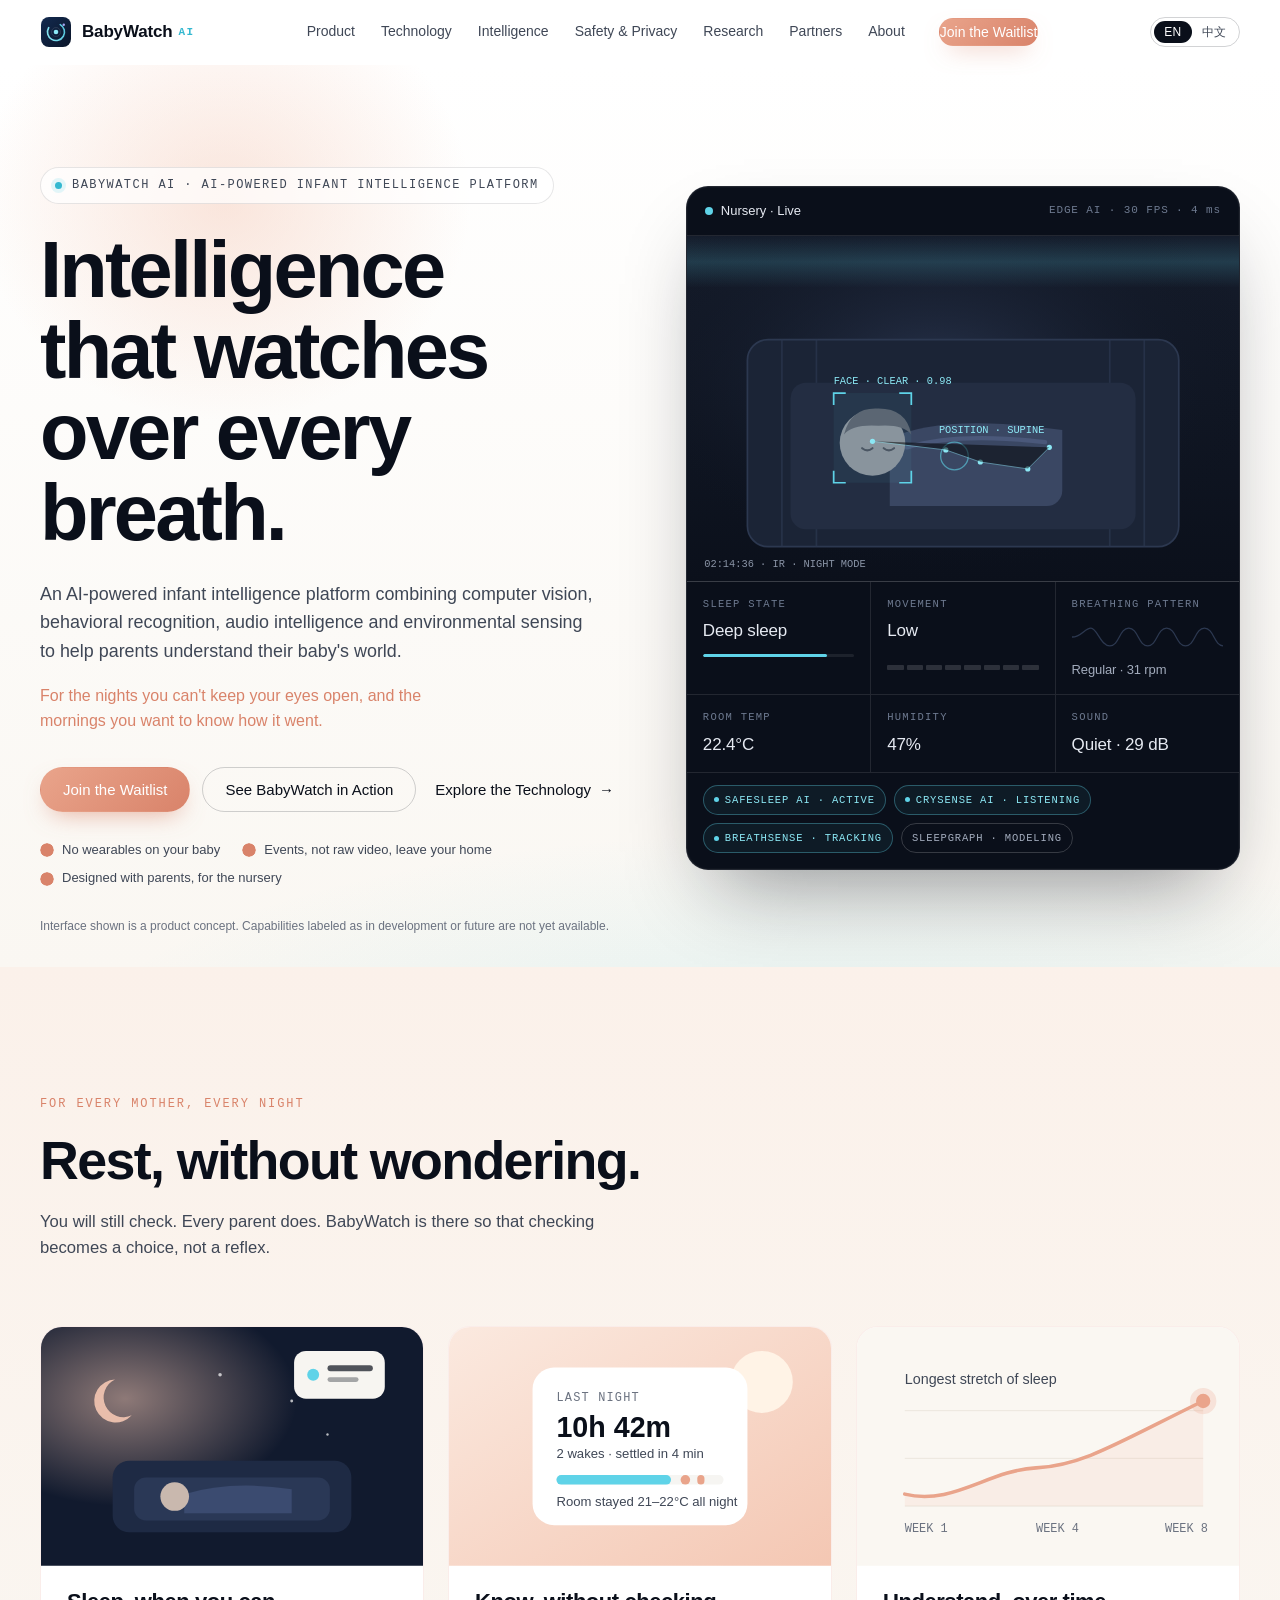
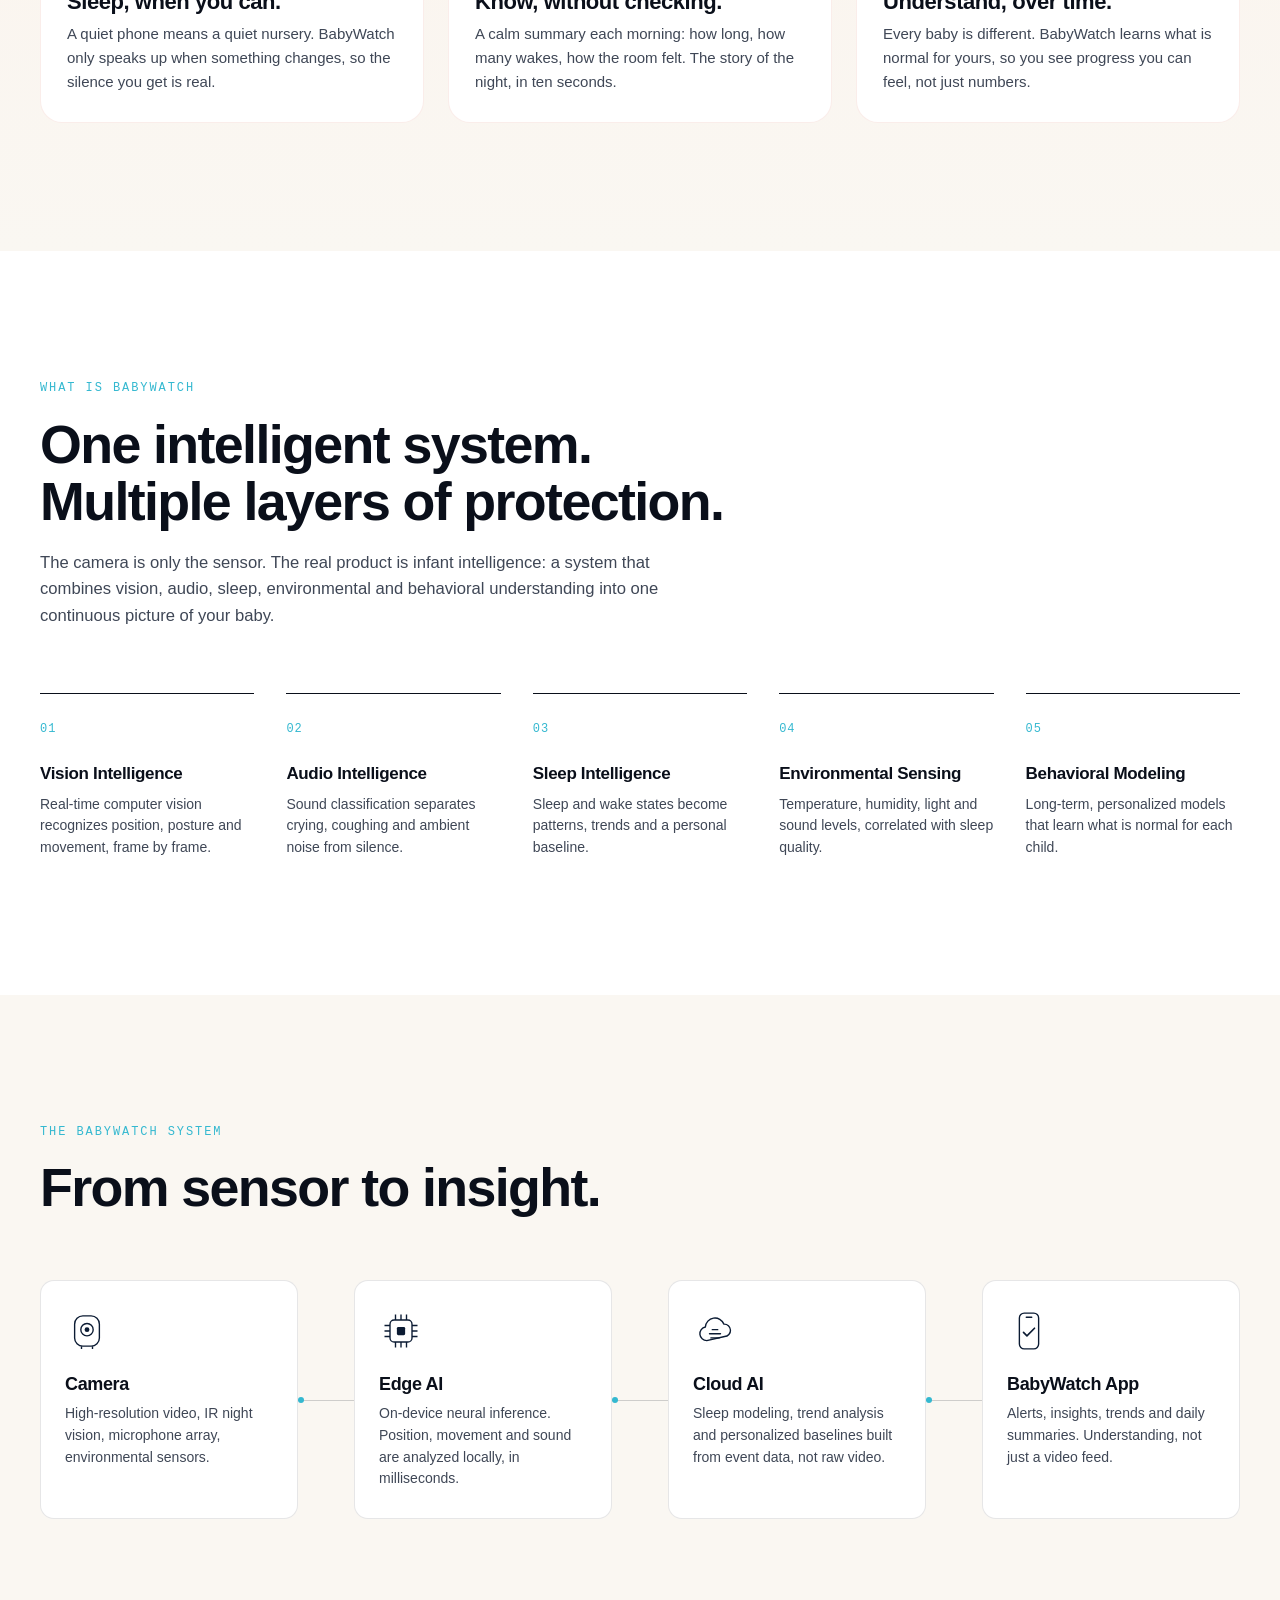
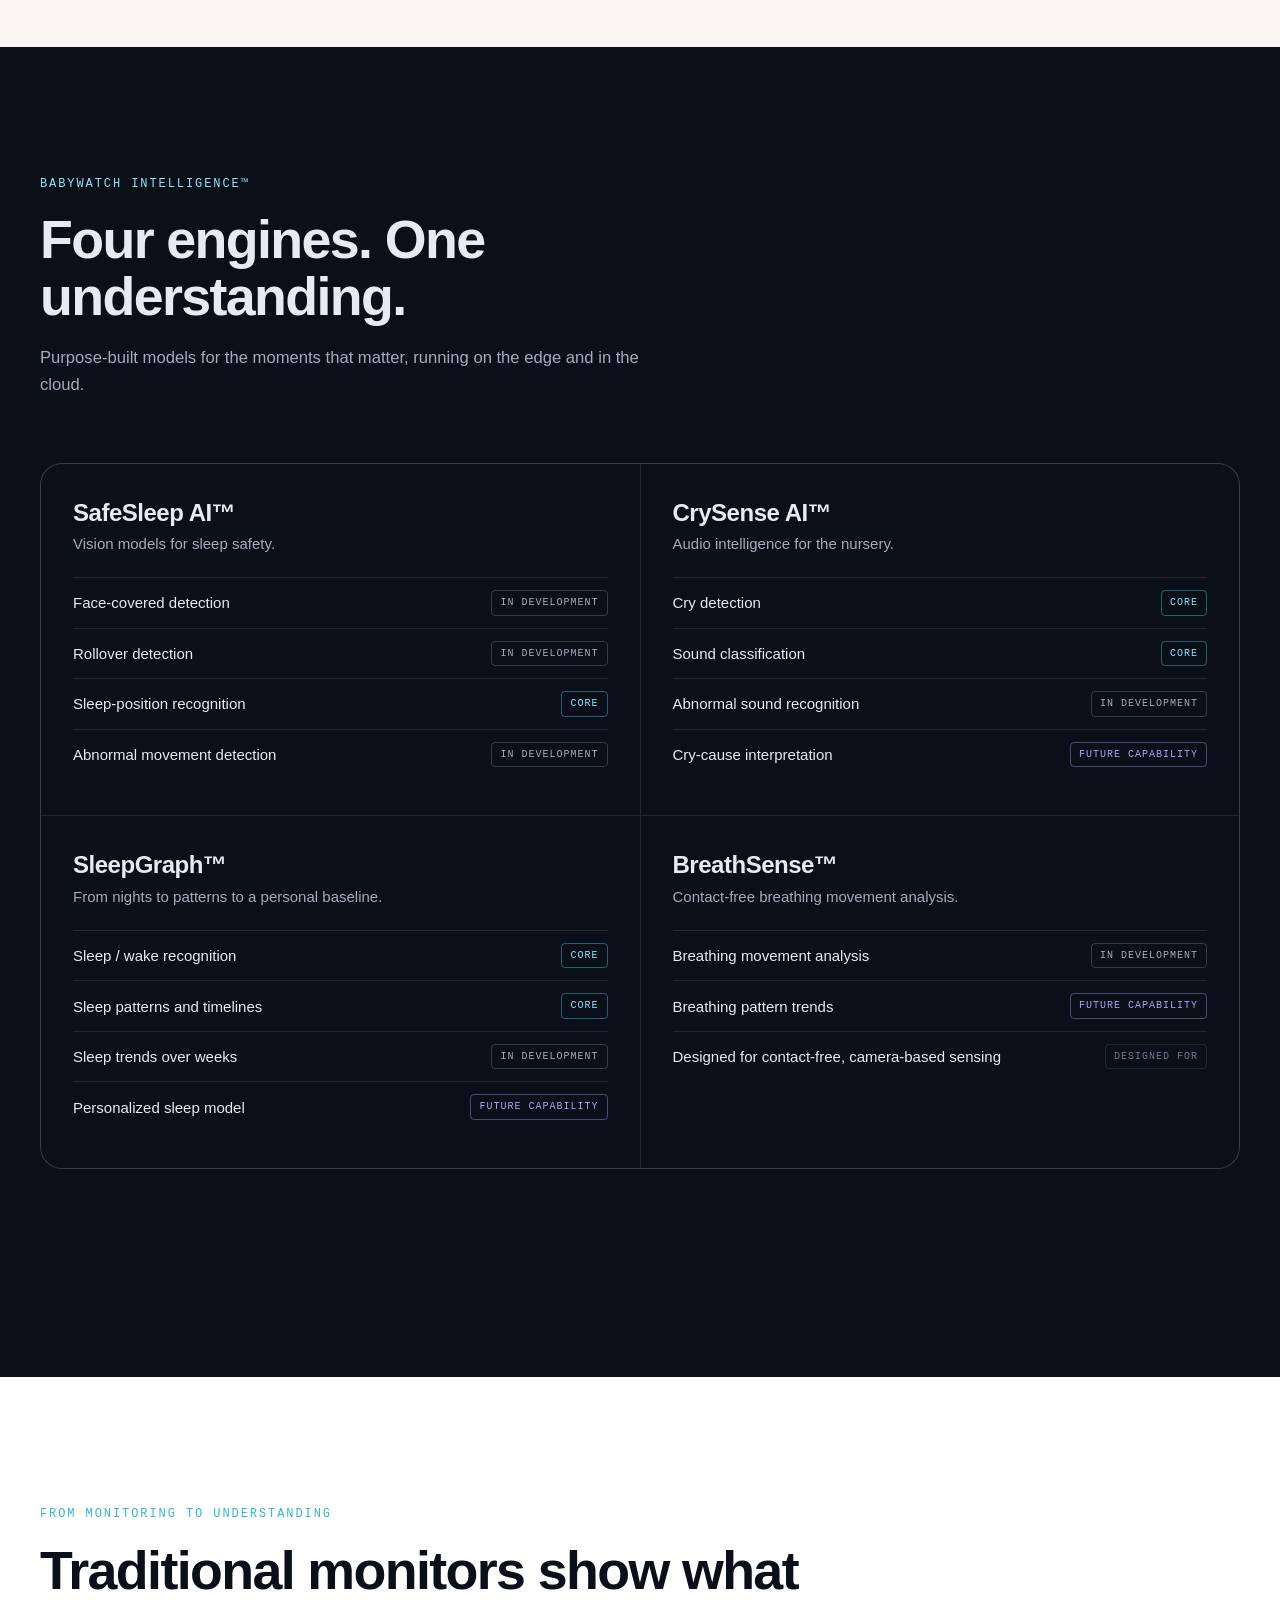
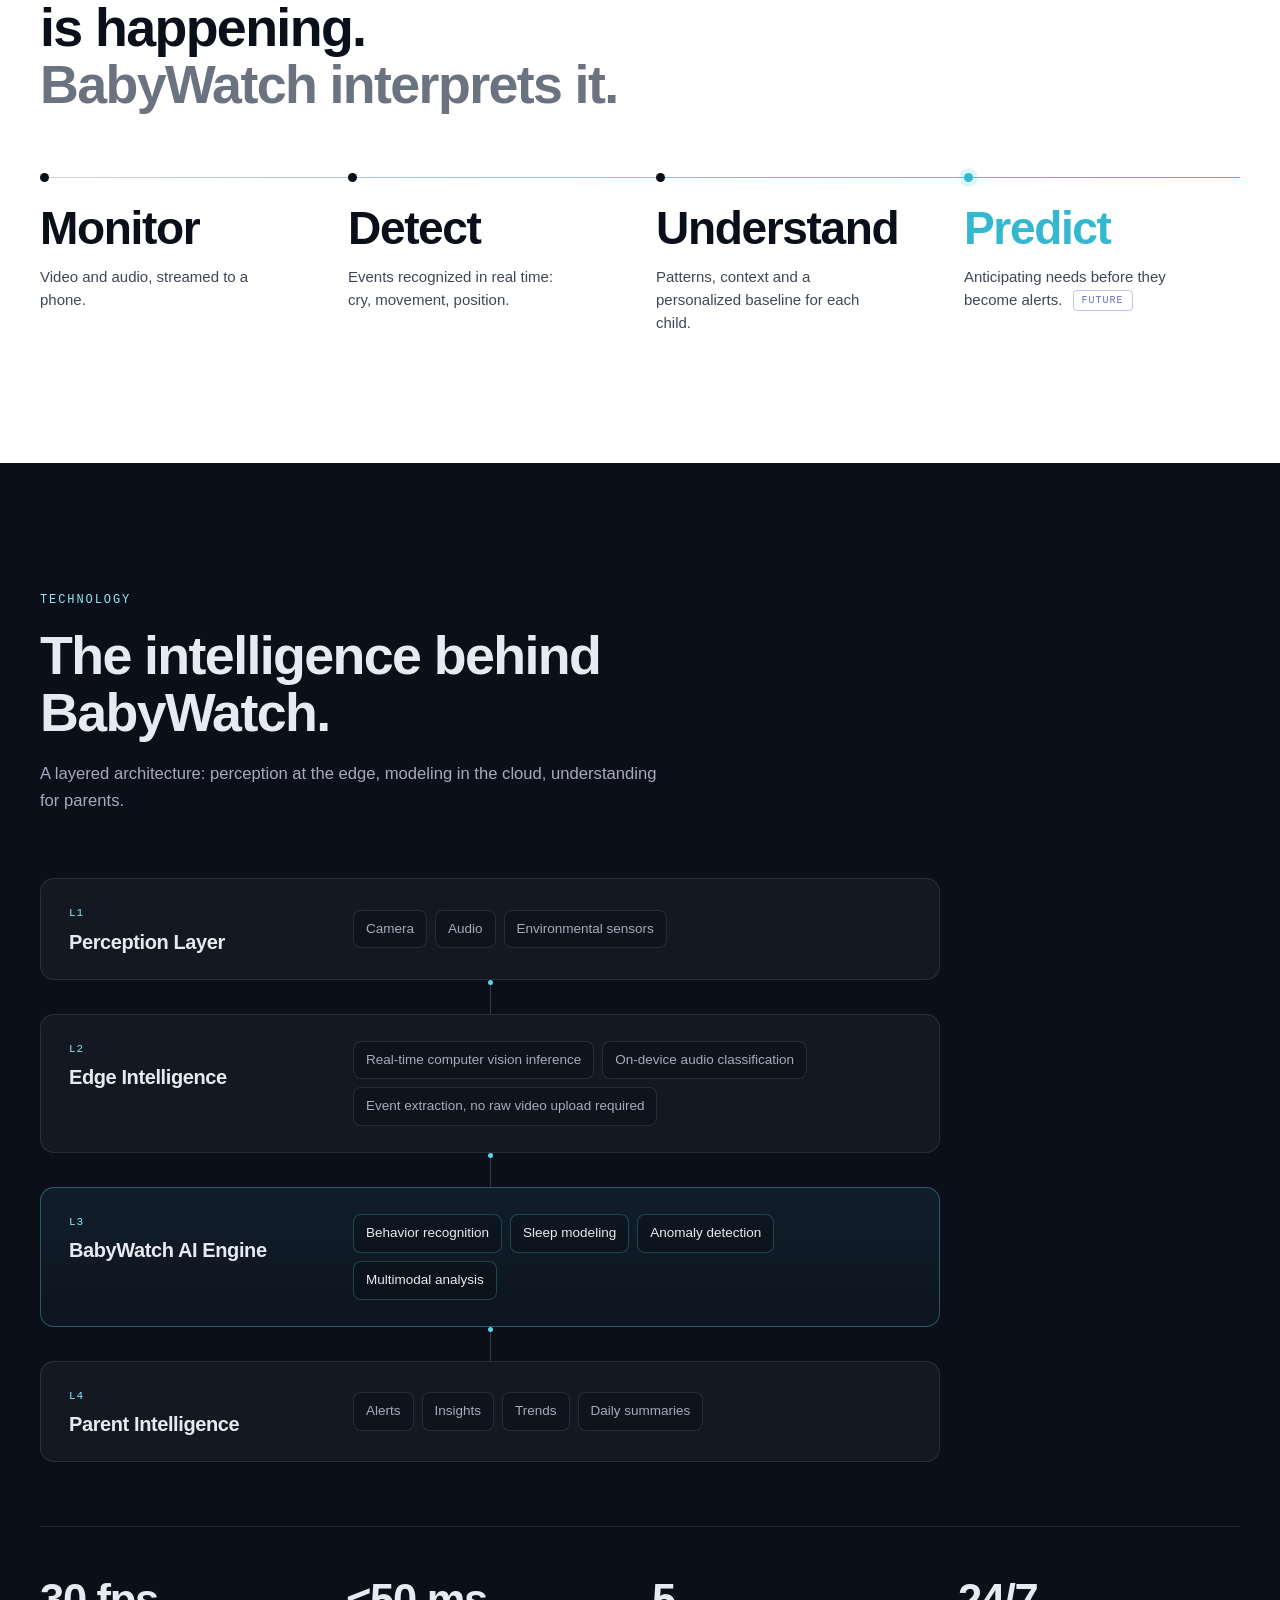
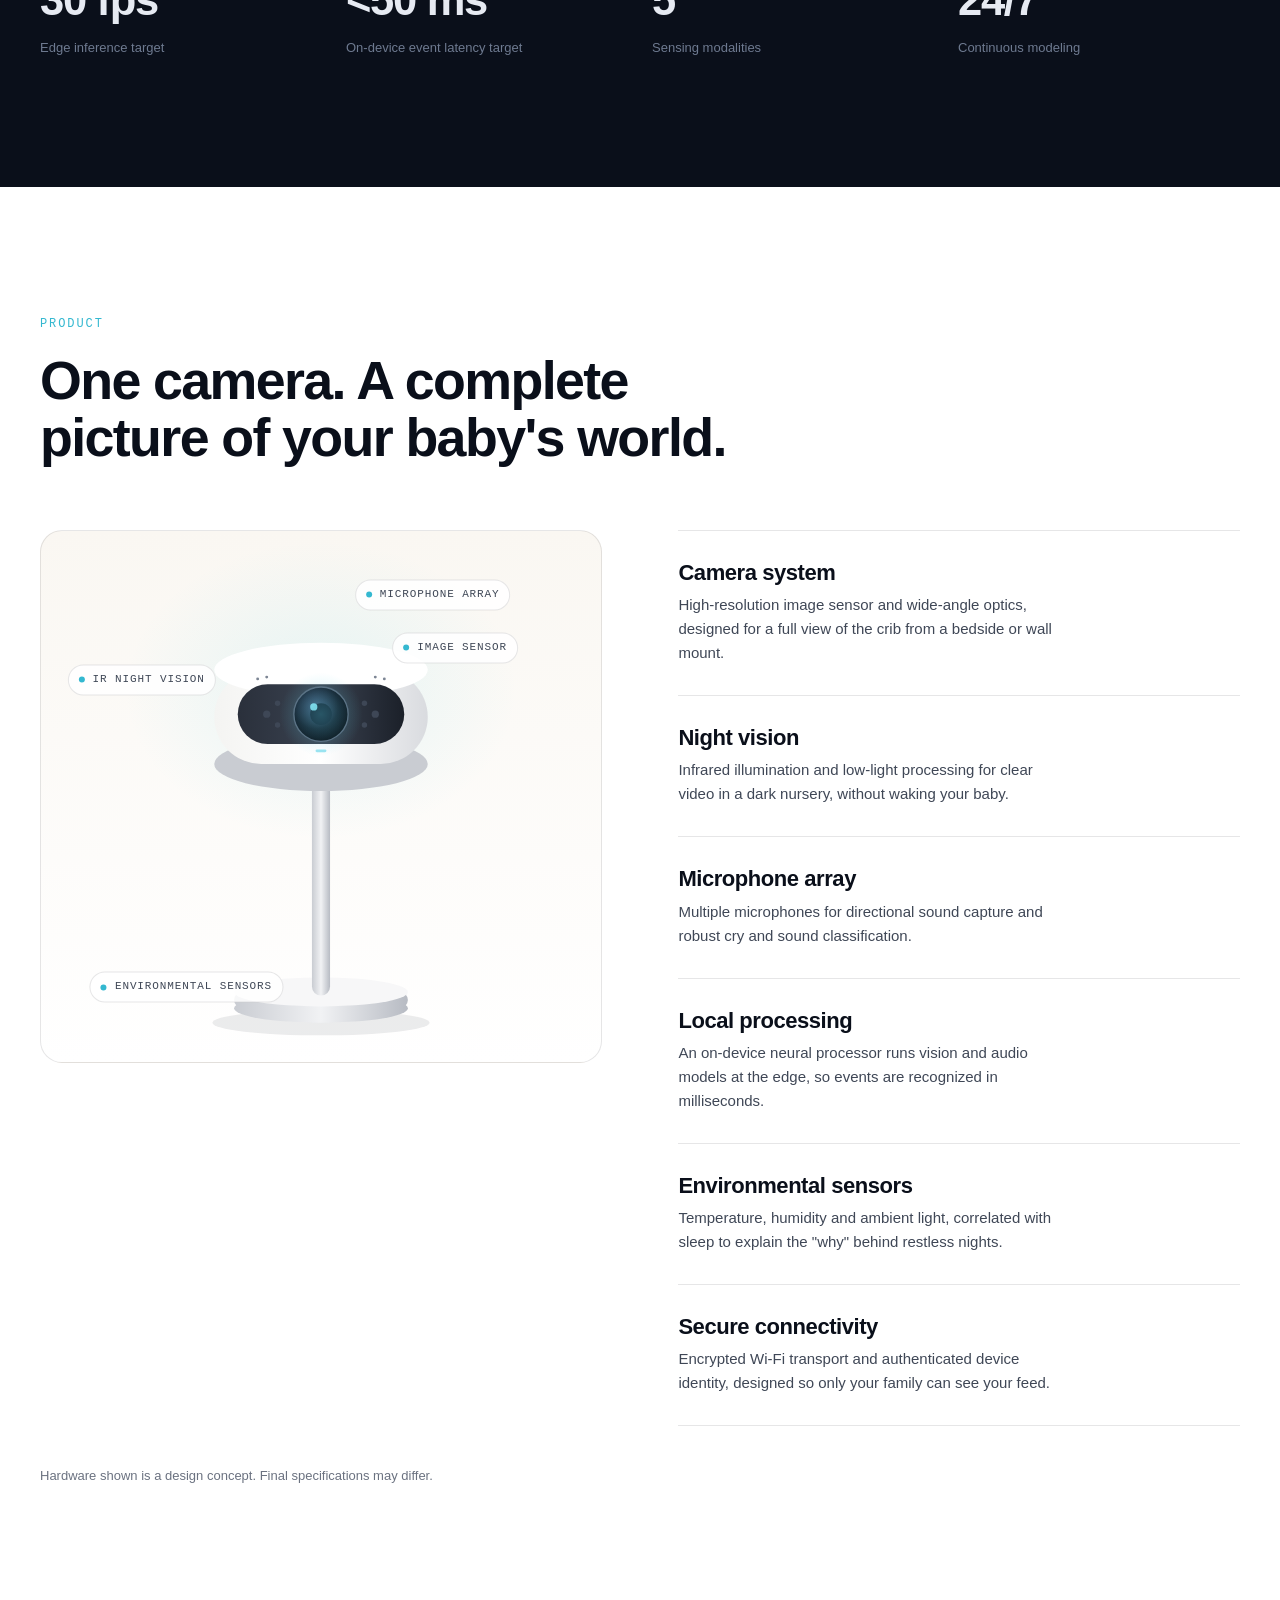
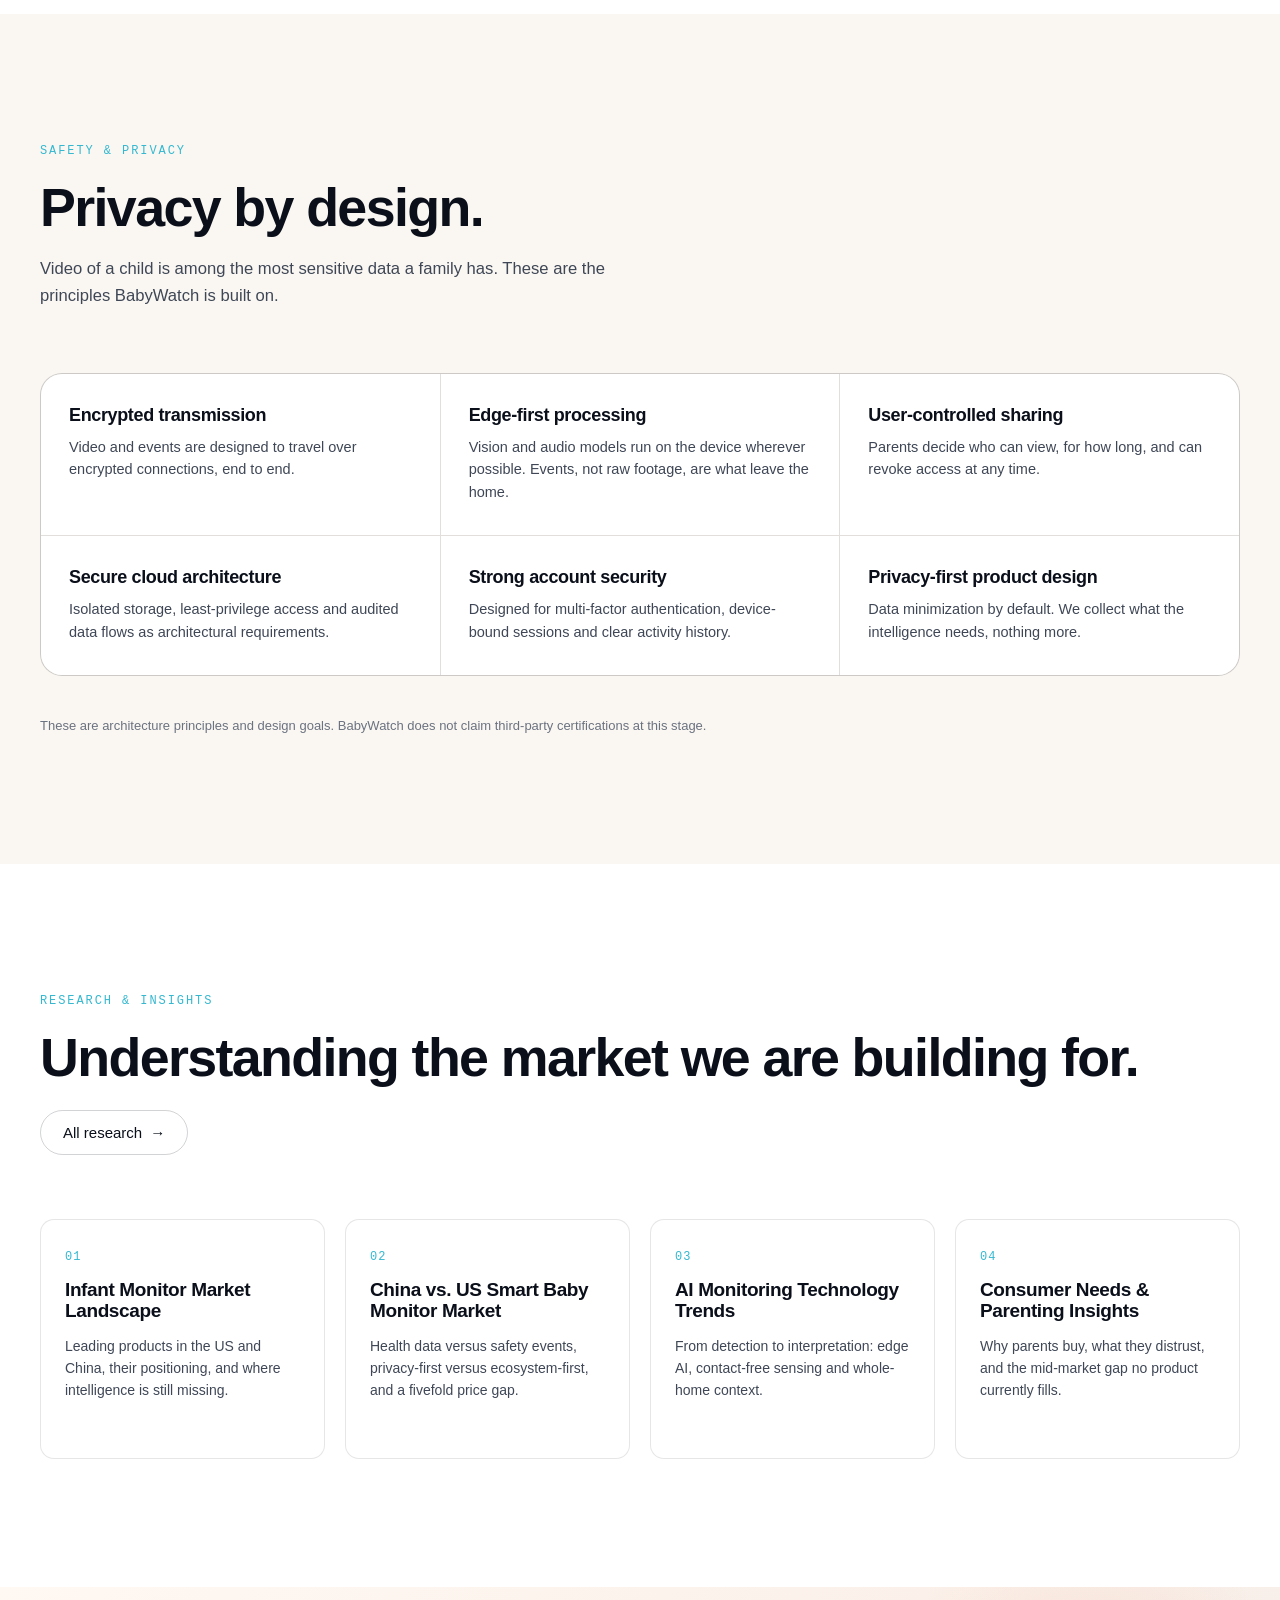
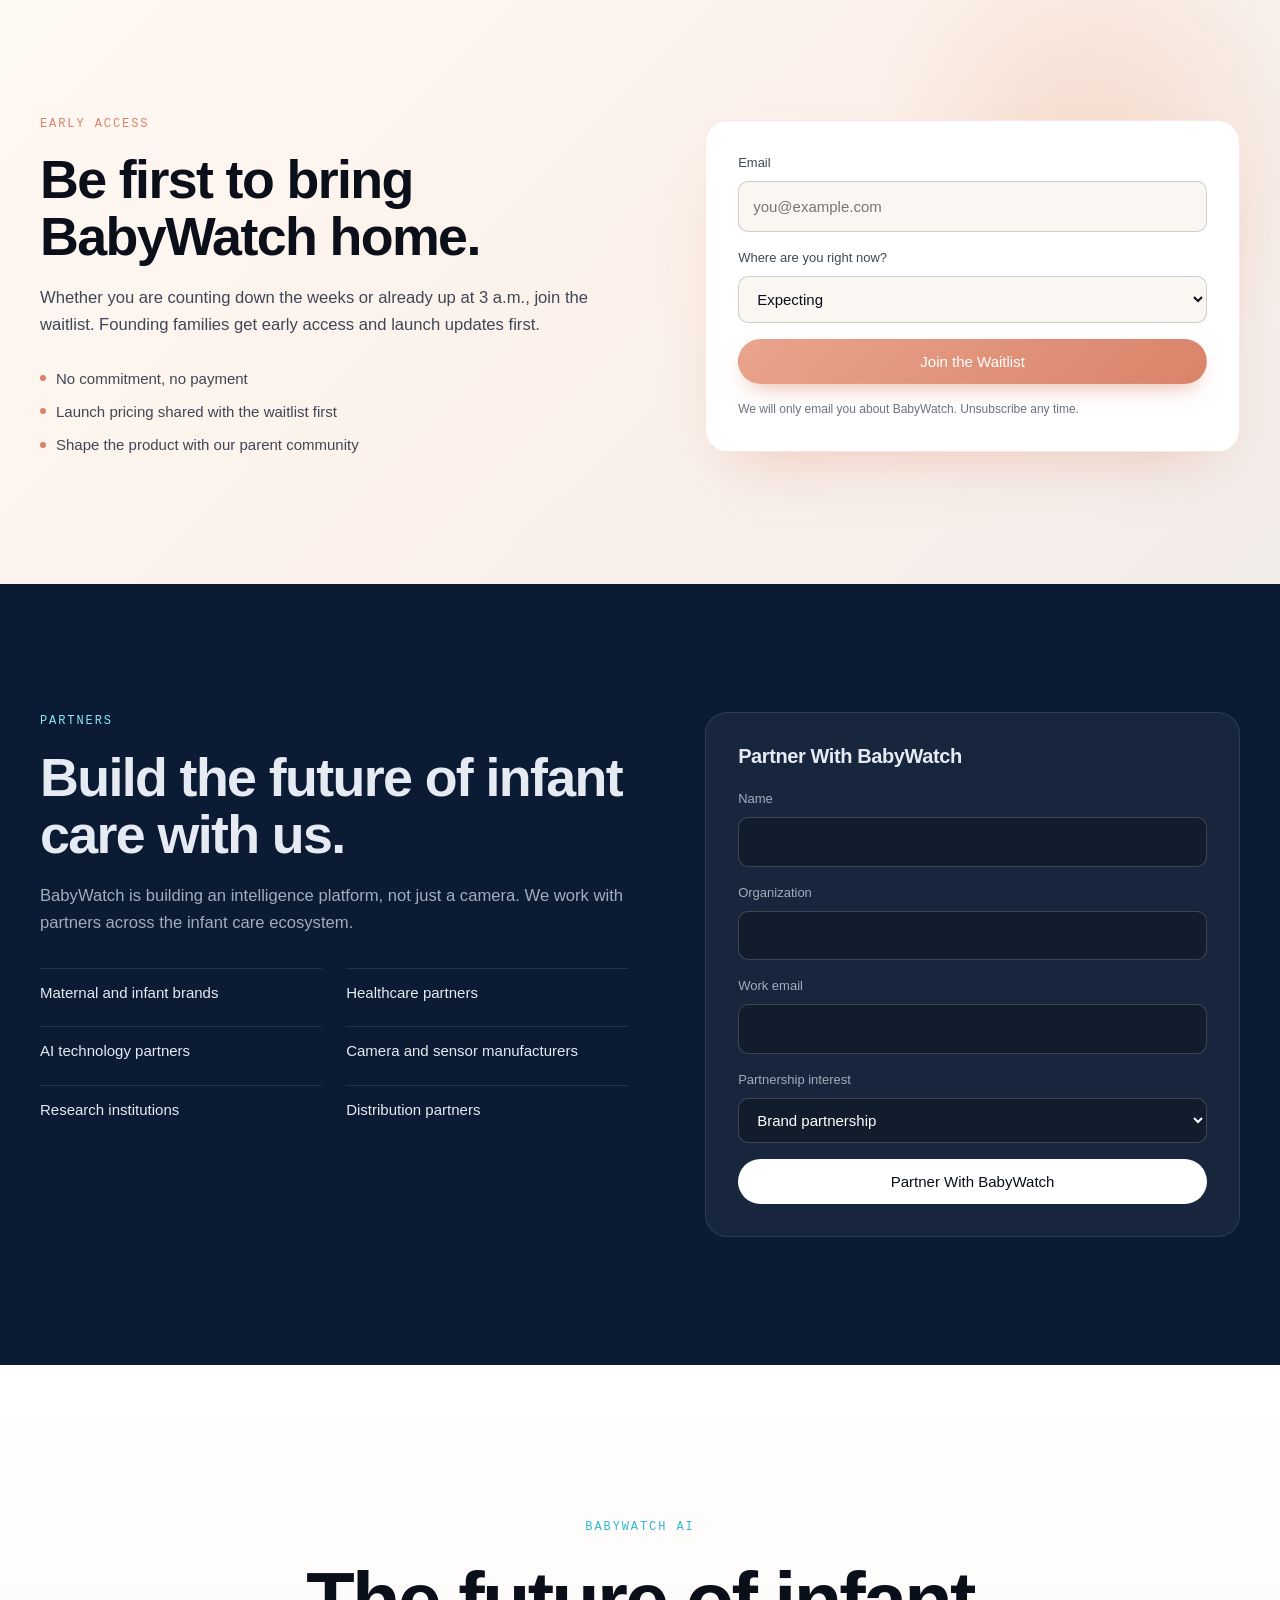
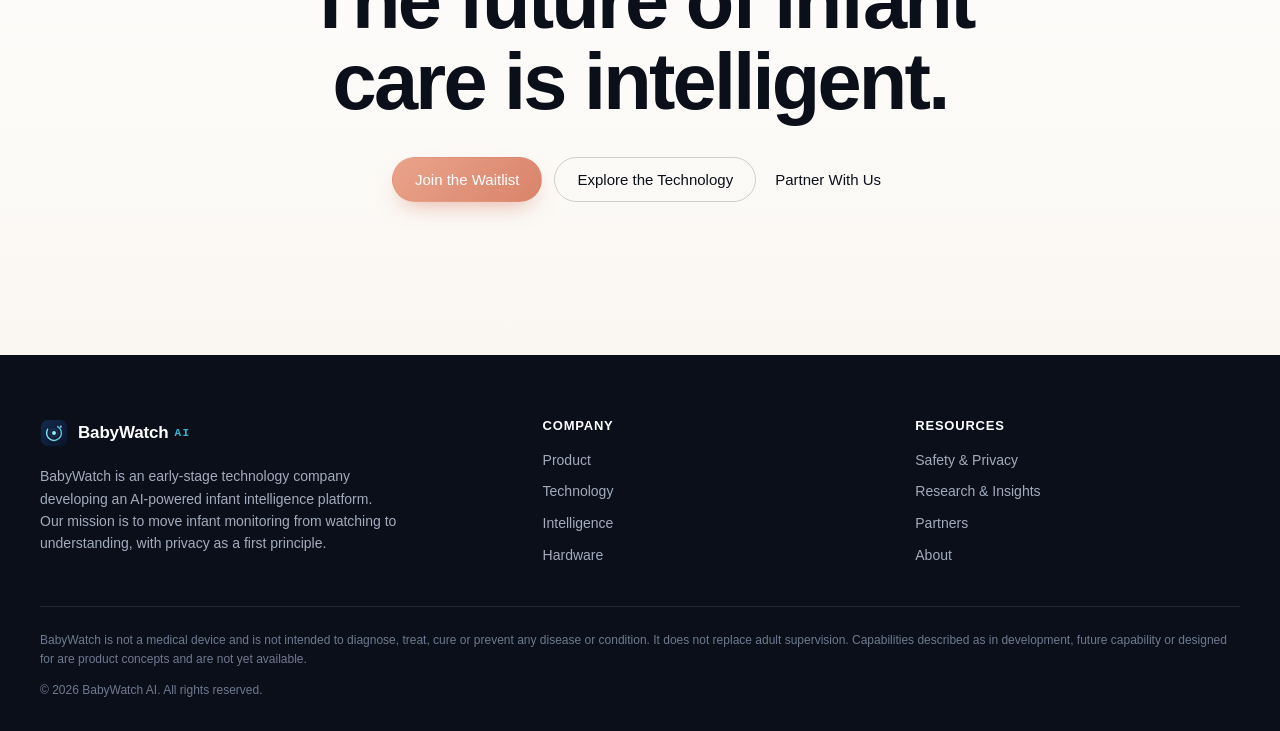
==== commit 72f53d15: "Warm the design for expectant and new mothers Add a peach human accent alongside the cyan tech accen" ====
--- a/index.html
+++ b/index.html
@@ -28,7 +28,7 @@
         <a href="research.html" data-i18n="nav.research">Research</a>
         <a href="#partners" data-i18n="nav.partners">Partners</a>
         <a href="#about" data-i18n="nav.about">About</a>
-        <a href="#partners" class="btn btn--sm btn--primary nav__cta" data-i18n="nav.cta">Partner With Us</a>
+        <a href="#waitlist" class="btn btn--sm btn--warm nav__cta" data-i18n="nav.cta">Join the Waitlist</a>
       </nav>
       <div class="nav__right">
         <div class="lang" role="group" aria-label="Language">
@@ -52,11 +52,17 @@
           <p class="eyebrow"><span class="eyebrow__dot"></span><span data-i18n="hero.eyebrow">BabyWatch AI · AI-Powered Infant Intelligence Platform</span></p>
           <h1 id="hero-title" class="display" data-i18n="hero.title">Intelligence that watches over every breath.</h1>
           <p class="lede" data-i18n="hero.lede">An AI-powered infant intelligence platform combining computer vision, behavioral recognition, audio intelligence and environmental sensing to help parents understand their baby's world.</p>
+          <p class="hero__human" data-i18n="hero.human">For the nights you can't keep your eyes open, and the mornings you want to know how it went.</p>
           <div class="cta-row">
-            <a href="#technology" class="btn btn--primary" data-i18n="hero.cta1">Explore the Technology</a>
+            <a href="#waitlist" class="btn btn--warm" data-i18n="hero.cta0">Join the Waitlist</a>
             <a href="#demo" class="btn btn--ghost" data-i18n="hero.cta2">See BabyWatch in Action</a>
-            <a href="#partners" class="btn btn--link" data-i18n="hero.cta3">Partner With Us <span aria-hidden="true">→</span></a>
-          </div>
+            <a href="#technology" class="btn btn--link" data-i18n="hero.cta1x">Explore the Technology <span aria-hidden="true">→</span></a>
+          </div>
+          <ul class="trust" role="list">
+            <li data-i18n="trust1">No wearables on your baby</li>
+            <li data-i18n="trust2">Events, not raw video, leave your home</li>
+            <li data-i18n="trust3">Designed with parents, for the nursery</li>
+          </ul>
         </div>
 
         <!-- Hero visual: live intelligence dashboard -->
@@ -147,6 +153,72 @@
         </div>
       </div>
       <p class="container hero__note" data-i18n="hero.note">Interface shown is a product concept. Capabilities labeled as in development or future are not yet available.</p>
+    </section>
+
+    <!-- ================= 1b. FOR EVERY NIGHT ================= -->
+    <section class="section section--warm" id="moments" aria-labelledby="moments-title">
+      <div class="container">
+        <div class="section__head reveal">
+          <p class="kicker kicker--warm" data-i18n="mo.kicker">For every mother, every night</p>
+          <h2 id="moments-title" class="h-xl" data-i18n="mo.title">Rest, without wondering.</h2>
+          <p class="section__lede" data-i18n="mo.lede">You will still check. Every parent does. BabyWatch is there so that checking becomes a choice, not a reflex.</p>
+        </div>
+        <div class="moments reveal">
+          <article class="moment">
+            <div class="moment__art moment__art--night" aria-hidden="true">
+              <svg viewBox="0 0 320 200">
+                <defs><radialGradient id="mglow" cx="22%" cy="30%" r="45%"><stop offset="0" stop-color="#F4C7B3" stop-opacity=".55"/><stop offset="1" stop-color="#F4C7B3" stop-opacity="0"/></radialGradient></defs>
+                <rect width="320" height="200" fill="#111A2E"/>
+                <rect width="320" height="200" fill="url(#mglow)"/>
+                <path d="M62 44 a18 18 0 1 0 14 30 a14 14 0 0 1 -14 -30z" fill="#F4C7B3" opacity=".9"/>
+                <g fill="#fff" opacity=".7"><circle cx="150" cy="40" r="1.5"/><circle cx="210" cy="62" r="1.2"/><circle cx="270" cy="36" r="1.6"/><circle cx="240" cy="90" r="1"/></g>
+                <rect x="60" y="112" width="200" height="60" rx="14" fill="#1E2A44"/>
+                <rect x="78" y="126" width="164" height="36" rx="10" fill="#2A3856"/>
+                <path d="M120 140 q40 -12 90 -4 v20 h-90z" fill="#3B4B70"/>
+                <circle cx="112" cy="142" r="12" fill="#C9B8AE"/>
+                <rect x="212" y="20" width="76" height="40" rx="10" fill="#F7F5F1"/>
+                <circle cx="228" cy="40" r="5" fill="#5FD3E8"/>
+                <rect x="240" y="32" width="38" height="5" rx="2.5" fill="#0A0F1A" opacity=".7"/>
+                <rect x="240" y="42" width="26" height="4" rx="2" fill="#0A0F1A" opacity=".35"/>
+              </svg>
+            </div>
+            <h3 data-i18n="mo1.t">Sleep, when you can.</h3>
+            <p data-i18n="mo1.p">A quiet phone means a quiet nursery. BabyWatch only speaks up when something changes, so the silence you get is real.</p>
+          </article>
+          <article class="moment">
+            <div class="moment__art moment__art--day" aria-hidden="true">
+              <svg viewBox="0 0 320 200">
+                <defs><linearGradient id="mday" x1="0" y1="0" x2="1" y2="1"><stop offset="0" stop-color="#FBE9DF"/><stop offset="1" stop-color="#F4C7B3"/></linearGradient></defs>
+                <rect width="320" height="200" fill="url(#mday)"/>
+                <circle cx="262" cy="46" r="26" fill="#FFF3E6"/>
+                <rect x="70" y="34" width="180" height="132" rx="18" fill="#FFFFFF"/>
+                <text x="90" y="62" font-family="ui-monospace, Menlo, Consolas, monospace" font-size="10" fill="#6B7280" letter-spacing="1">LAST NIGHT</text>
+                <text x="90" y="92" font-family="-apple-system, 'Segoe UI', sans-serif" font-size="24" font-weight="600" fill="#0A0F1A">10h 42m</text>
+                <text x="90" y="110" font-family="-apple-system, 'Segoe UI', sans-serif" font-size="11" fill="#3F4756">2 wakes · settled in 4 min</text>
+                <g transform="translate(90 124)"><rect width="140" height="8" rx="4" fill="#F6F5F2"/><rect width="96" height="8" rx="4" fill="#5FD3E8"/><rect x="104" width="8" height="8" rx="4" fill="#E9A48B"/><rect x="118" width="6" height="8" rx="3" fill="#E9A48B"/></g>
+                <text x="90" y="150" font-family="-apple-system, 'Segoe UI', sans-serif" font-size="11" fill="#3F4756">Room stayed 21–22°C all night</text>
+              </svg>
+            </div>
+            <h3 data-i18n="mo2.t">Know, without checking.</h3>
+            <p data-i18n="mo2.p">A calm summary each morning: how long, how many wakes, how the room felt. The story of the night, in ten seconds.</p>
+          </article>
+          <article class="moment">
+            <div class="moment__art moment__art--growth" aria-hidden="true">
+              <svg viewBox="0 0 320 200">
+                <rect width="320" height="200" fill="#FAF7F2"/>
+                <g stroke="#EEE9E1" stroke-width="1"><line x1="40" y1="150" x2="290" y2="150"/><line x1="40" y1="110" x2="290" y2="110"/><line x1="40" y1="70" x2="290" y2="70"/></g>
+                <path d="M40 140 C 80 150, 110 120, 150 118 S 220 96, 290 62" fill="none" stroke="#E9A48B" stroke-width="3" stroke-linecap="round"/>
+                <path d="M40 140 C 80 150, 110 120, 150 118 S 220 96, 290 62 V150 H40z" fill="#E9A48B" opacity=".12"/>
+                <circle cx="290" cy="62" r="6" fill="#E9A48B"/><circle cx="290" cy="62" r="11" fill="#E9A48B" opacity=".25"/>
+                <g font-family="ui-monospace, Menlo, Consolas, monospace" font-size="10" fill="#6B7280"><text x="40" y="172">WEEK 1</text><text x="150" y="172">WEEK 4</text><text x="258" y="172">WEEK 8</text></g>
+                <text x="40" y="48" font-family="-apple-system, 'Segoe UI', sans-serif" font-size="12" fill="#3F4756">Longest stretch of sleep</text>
+              </svg>
+            </div>
+            <h3 data-i18n="mo3.t">Understand, over time.</h3>
+            <p data-i18n="mo3.p">Every baby is different. BabyWatch learns what is normal for yours, so you see progress you can feel, not just numbers.</p>
+          </article>
+        </div>
+      </div>
     </section>
 
     <!-- ================= 2. WHAT IS BABYWATCH ================= -->
@@ -406,6 +478,33 @@
       </div>
     </section>
 
+    <!-- ================= 9b. WAITLIST ================= -->
+    <section class="section section--waitlist" id="waitlist" aria-labelledby="wl-title">
+      <div class="container waitlist">
+        <div class="reveal">
+          <p class="kicker kicker--warm" data-i18n="wl.kicker">Early access</p>
+          <h2 id="wl-title" class="h-xl" data-i18n="wl.title">Be first to bring BabyWatch home.</h2>
+          <p class="section__lede" data-i18n="wl.lede">Whether you are counting down the weeks or already up at 3 a.m., join the waitlist. Founding families get early access and launch updates first.</p>
+          <ul class="wl-points" role="list">
+            <li data-i18n="wl1">No commitment, no payment</li>
+            <li data-i18n="wl2">Launch pricing shared with the waitlist first</li>
+            <li data-i18n="wl3">Shape the product with our parent community</li>
+          </ul>
+        </div>
+        <form class="wlform reveal" id="waitlistForm" aria-label="Join the waitlist">
+          <label><span data-i18n="wl.email">Email</span><input type="email" name="email" required autocomplete="email" placeholder="you@example.com"></label>
+          <label><span data-i18n="wl.stage">Where are you right now?</span>
+            <select name="stage">
+              <option data-i18n="wl.s1">Expecting</option><option data-i18n="wl.s2">Newborn, 0–3 months</option><option data-i18n="wl.s3">Baby, 3–12 months</option><option data-i18n="wl.s4">Toddler</option><option data-i18n="wl.s5">Buying as a gift</option>
+            </select>
+          </label>
+          <button type="submit" class="btn btn--warm btn--full" data-i18n="wl.btn">Join the Waitlist</button>
+          <p class="wlform__note" data-i18n="wl.note">We will only email you about BabyWatch. Unsubscribe any time.</p>
+          <p class="wlform__ok" hidden data-i18n="wl.ok">You're on the list. We'll be in touch before launch.</p>
+        </form>
+      </div>
+    </section>
+
     <!-- ================= 10. PARTNERS ================= -->
     <section class="section section--navy" id="partners" aria-labelledby="partners-title">
       <div class="container partners">
@@ -444,8 +543,9 @@
         <p class="kicker" data-i18n="final.kicker">BabyWatch AI</p>
         <h2 id="final-title" class="display" data-i18n="final.title">The future of infant care is intelligent.</h2>
         <div class="cta-row cta-row--center">
-          <a href="#technology" class="btn btn--primary" data-i18n="final.cta1">Explore the Technology</a>
-          <a href="#partners" class="btn btn--ghost" data-i18n="final.cta2">Partner With Us</a>
+          <a href="#waitlist" class="btn btn--warm" data-i18n="final.cta0">Join the Waitlist</a>
+          <a href="#technology" class="btn btn--ghost" data-i18n="final.cta1">Explore the Technology</a>
+          <a href="#partners" class="btn btn--link" data-i18n="final.cta2">Partner With Us</a>
         </div>
       </div>
     </section>
--- a/css/style.css
+++ b/css/style.css
@@ -6,8 +6,12 @@
 
 :root {
   --white: #FFFFFF;
-  --off: #F6F5F2;
-  --off-2: #EEEDE9;
+  --off: #FAF7F2;
+  --off-2: #F1ECE4;
+  --warm: #F4C7B3;      /* peach: the human accent */
+  --warm-2: #E9A48B;
+  --warm-3: #D9836A;
+  --warm-bg: #FBF1EA;
   --navy: #0B1B33;
   --navy-2: #122744;
   --black: #0A0F1A;
@@ -67,6 +71,7 @@
 .lede { font-size: clamp(17px, 1.4vw, 20px); color: var(--ink-2); max-width: 560px; line-height: 1.6; }
 .kicker { font-family: var(--mono); font-size: 12px; letter-spacing: .16em; text-transform: uppercase; color: var(--cyan-2); margin-bottom: 18px; }
 .kicker--light { color: var(--cyan-soft); }
+.kicker--warm { color: var(--warm-3); }
 .eyebrow { display: inline-flex; align-items: center; gap: 10px; font-family: var(--mono); font-size: 12px; letter-spacing: .12em; text-transform: uppercase; color: var(--ink-2); margin-bottom: 26px; padding: 8px 14px; border: 1px solid var(--line); border-radius: 999px; background: rgba(255,255,255,.7); }
 .eyebrow__dot { width: 7px; height: 7px; border-radius: 50%; background: var(--cyan-2); box-shadow: 0 0 0 4px rgba(95,211,232,.18); }
 
@@ -84,6 +89,8 @@
 .btn--ghost:hover { border-color: var(--ink); }
 .btn--link { padding-inline: 6px; color: var(--ink); }
 .btn--link:hover { color: var(--cyan-2); transform: none; }
+.btn--warm { background: linear-gradient(135deg, var(--warm-2), var(--warm-3)); color: #fff; box-shadow: 0 10px 24px -10px rgba(217,131,106,.7); }
+.btn--warm:hover { background: linear-gradient(135deg, var(--warm-3), #C9705A); }
 .btn--sm { padding: 10px 16px; font-size: 14px; }
 .btn--full { width: 100%; }
 .section--dark .btn--primary, .section--navy .btn--primary { background: #fff; color: var(--ink); }
@@ -135,9 +142,37 @@
 /* ---------- Hero ---------- */
 .hero { position: relative; padding: clamp(56px, 8vw, 110px) 0 32px; background: linear-gradient(180deg, #FFFFFF 0%, var(--off) 100%); overflow: hidden; }
 .hero::before { content: ""; position: absolute; inset: auto -20% -40% -20%; height: 60%; background: radial-gradient(60% 60% at 60% 50%, rgba(95,211,232,.16), transparent 70%); pointer-events: none; }
-.hero__grid { position: relative; display: grid; grid-template-columns: minmax(0, 1.05fr) minmax(0, 1fr); gap: clamp(32px, 5vw, 72px); align-items: center; }
+.hero::after { content: ""; position: absolute; left: -10%; top: -20%; width: 55%; height: 70%; background: radial-gradient(50% 50% at 50% 50%, rgba(244,199,179,.45), transparent 70%); pointer-events: none; }
+.hero__grid { position: relative; z-index: 1; display: grid; grid-template-columns: minmax(0, 1.05fr) minmax(0, 1fr); gap: clamp(32px, 5vw, 72px); align-items: center; }
 .hero__copy .display { margin-bottom: 26px; max-width: 12ch; }
-.hero__note { margin-top: 28px; font-size: 12px; color: var(--ink-3); }
+.hero__human { margin-top: 18px; font-size: 16px; color: var(--warm-3); max-width: 46ch; line-height: 1.55; font-weight: 500; }
+.trust { display: flex; flex-wrap: wrap; gap: 8px 22px; margin-top: 28px; font-size: 13px; color: var(--ink-2); }
+.trust li { display: inline-flex; align-items: center; gap: 8px; }
+.trust li::before { content: ""; width: 14px; height: 14px; border-radius: 50%; background: var(--warm); -webkit-mask: url("data:image/svg+xml,%3Csvg xmlns='http://www.w3.org/2000/svg' viewBox='0 0 16 16'%3E%3Ccircle cx='8' cy='8' r='8'/%3E%3Cpath d='M4.5 8.5l2.3 2.3 4.7-4.8' fill='none' stroke='white' stroke-width='1.8' stroke-linecap='round' stroke-linejoin='round'/%3E%3C/svg%3E") center/contain no-repeat; mask: url("data:image/svg+xml,%3Csvg xmlns='http://www.w3.org/2000/svg' viewBox='0 0 16 16'%3E%3Ccircle cx='8' cy='8' r='8'/%3E%3Cpath d='M4.5 8.5l2.3 2.3 4.7-4.8' fill='none' stroke='white' stroke-width='1.8' stroke-linecap='round' stroke-linejoin='round'/%3E%3C/svg%3E") center/contain no-repeat; background: var(--warm-3); }
+.hero__note { position: relative; z-index: 1; margin-top: 28px; font-size: 12px; color: var(--ink-3); }
+
+/* ---------- Moments (for every night) ---------- */
+.section--warm { background: linear-gradient(180deg, var(--warm-bg) 0%, var(--off) 100%); }
+.moments { display: grid; grid-template-columns: repeat(3, 1fr); gap: 24px; }
+.moment { background: var(--white); border: 1px solid rgba(217,131,106,.14); border-radius: var(--radius-lg); overflow: hidden; transition: transform .35s var(--ease), box-shadow .35s var(--ease); }
+.moment:hover { transform: translateY(-4px); box-shadow: 0 30px 50px -30px rgba(217,131,106,.45); }
+.moment__art svg { width: 100%; height: auto; display: block; }
+.moment h3 { font-size: 22px; letter-spacing: -0.02em; margin: 24px 26px 8px; }
+.moment p { font-size: 15px; color: var(--ink-2); line-height: 1.6; margin: 0 26px 28px; }
+
+/* ---------- Waitlist ---------- */
+.section--waitlist { background: linear-gradient(135deg, #FFF8F3 0%, var(--warm-bg) 50%, #F2ECE9 100%); position: relative; overflow: hidden; }
+.section--waitlist::before { content: ""; position: absolute; right: -10%; top: -30%; width: 50%; height: 120%; background: radial-gradient(50% 50% at 50% 50%, rgba(244,199,179,.55), transparent 70%); pointer-events: none; }
+.waitlist { position: relative; display: grid; grid-template-columns: 1.1fr 1fr; gap: clamp(32px, 6vw, 96px); align-items: center; }
+.wl-points { display: grid; gap: 10px; margin-top: 28px; font-size: 15px; color: var(--ink-2); }
+.wl-points li { display: flex; align-items: center; gap: 10px; }
+.wl-points li::before { content: ""; width: 6px; height: 6px; border-radius: 50%; background: var(--warm-3); flex: none; }
+.wlform { background: var(--white); border: 1px solid rgba(217,131,106,.18); border-radius: var(--radius-lg); padding: 32px; display: grid; gap: 16px; box-shadow: 0 30px 60px -30px rgba(217,131,106,.4); }
+.wlform label { display: grid; gap: 8px; font-size: 13px; color: var(--ink-2); }
+.wlform input, .wlform select { background: var(--off); border: 1px solid var(--line-strong); border-radius: 10px; padding: 13px 14px; font-size: 15px; color: var(--ink); }
+.wlform input:focus, .wlform select:focus { outline: none; border-color: var(--warm-3); background: #fff; }
+.wlform__note { font-size: 12px; color: var(--ink-3); }
+.wlform__ok { font-size: 14px; color: var(--warm-3); font-weight: 500; }
 
 /* Monitor dashboard */
 .monitor { background: var(--black); color: var(--d-text); border-radius: var(--radius-lg); border: 1px solid var(--d-line); box-shadow: 0 40px 80px -30px rgba(10,15,26,.45), 0 0 0 1px rgba(255,255,255,.02) inset; overflow: hidden; }
@@ -323,7 +358,8 @@
   .arch__layer { grid-template-columns: 1fr; gap: 14px; }
   .hw { grid-template-columns: 1fr; }
   .hw__visual { position: static; }
-  .partners { grid-template-columns: 1fr; }
+  .partners, .waitlist { grid-template-columns: 1fr; }
+  .moments { grid-template-columns: 1fr; max-width: 520px; }
   .footer__grid { grid-template-columns: 1fr 1fr; }
   .footer__about { grid-column: 1 / -1; }
 }
@@ -352,7 +388,10 @@
   .research { grid-template-columns: 1fr; }
   .rcard { min-height: 0; }
   .audiences { grid-template-columns: 1fr; }
-  .pform { padding: 24px 20px; }
+  .pform, .wlform { padding: 24px 20px; }
+  .moment h3 { margin: 20px 20px 6px; }
+  .moment p { margin: 0 20px 22px; }
+  .trust { flex-direction: column; gap: 8px; }
   .callout { font-size: 9.5px; padding: 5px 8px; }
   .footer__grid { grid-template-columns: 1fr; gap: 28px; }
 }
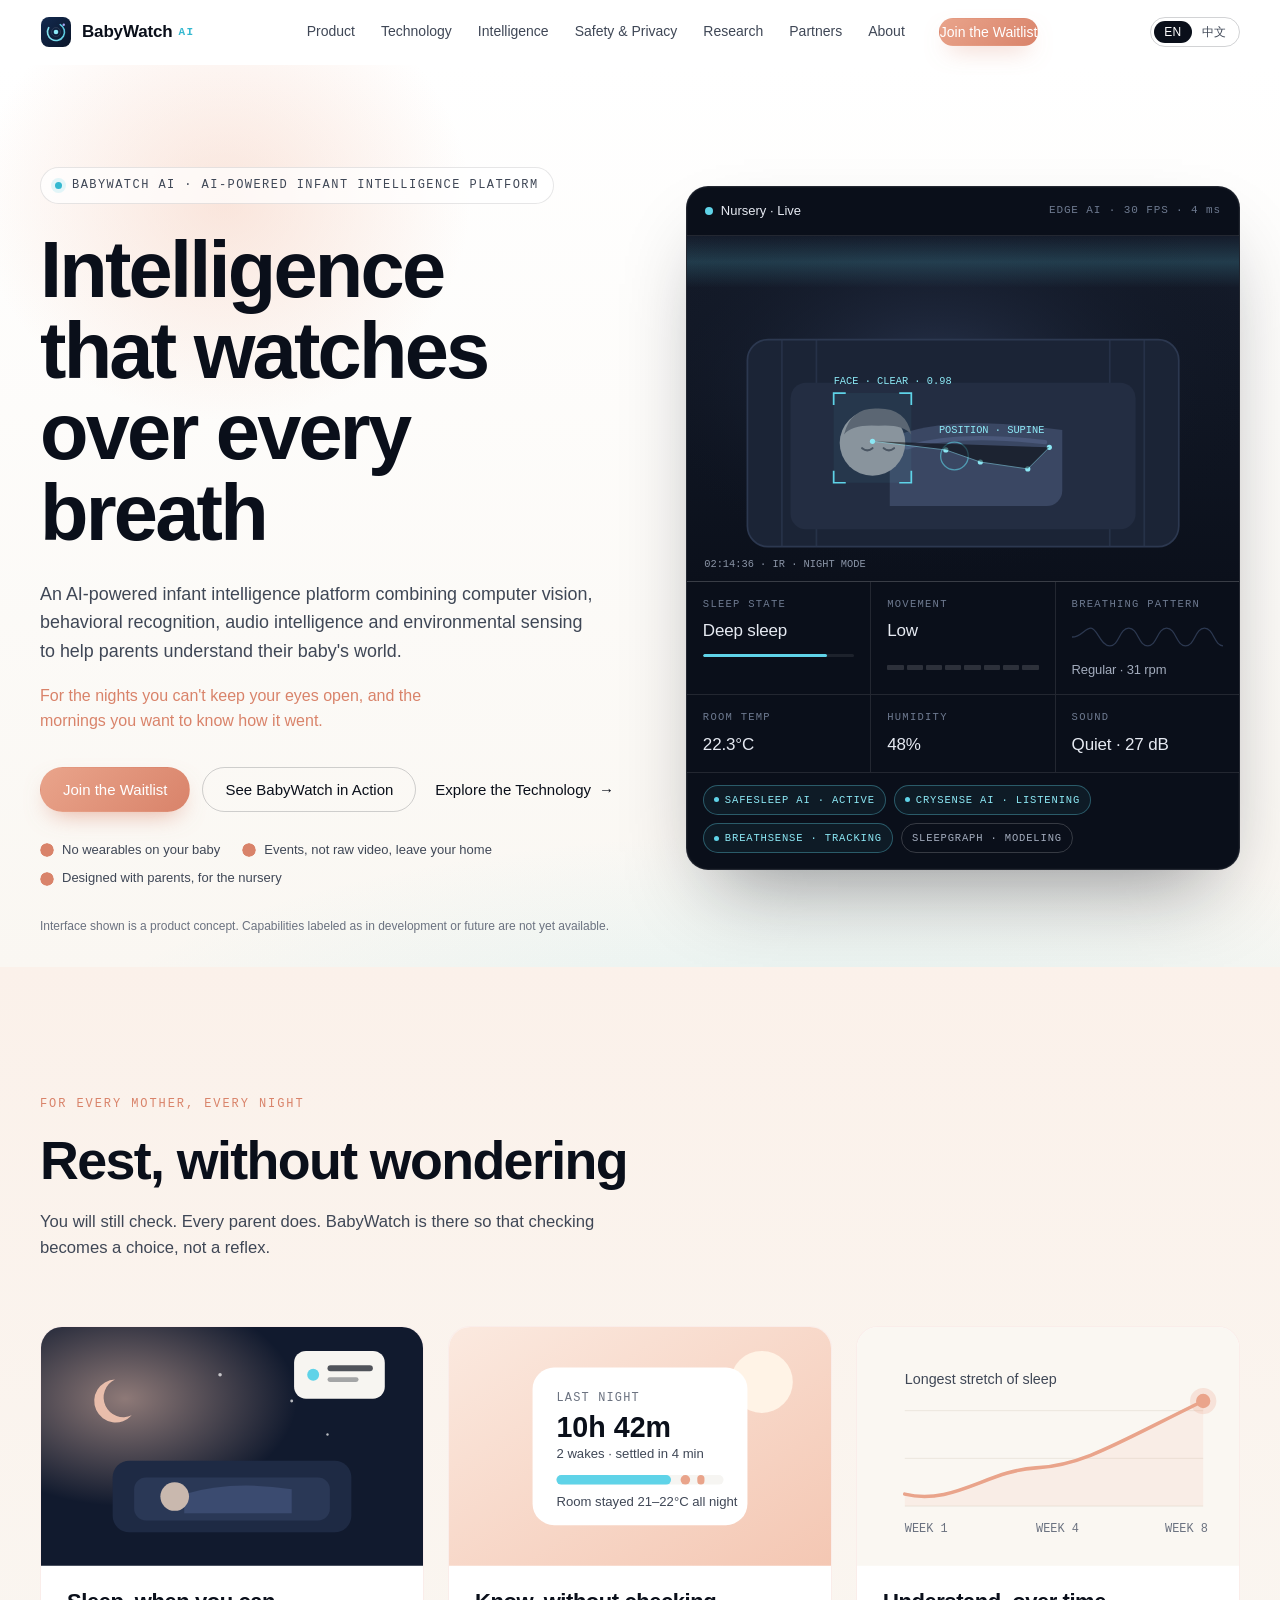
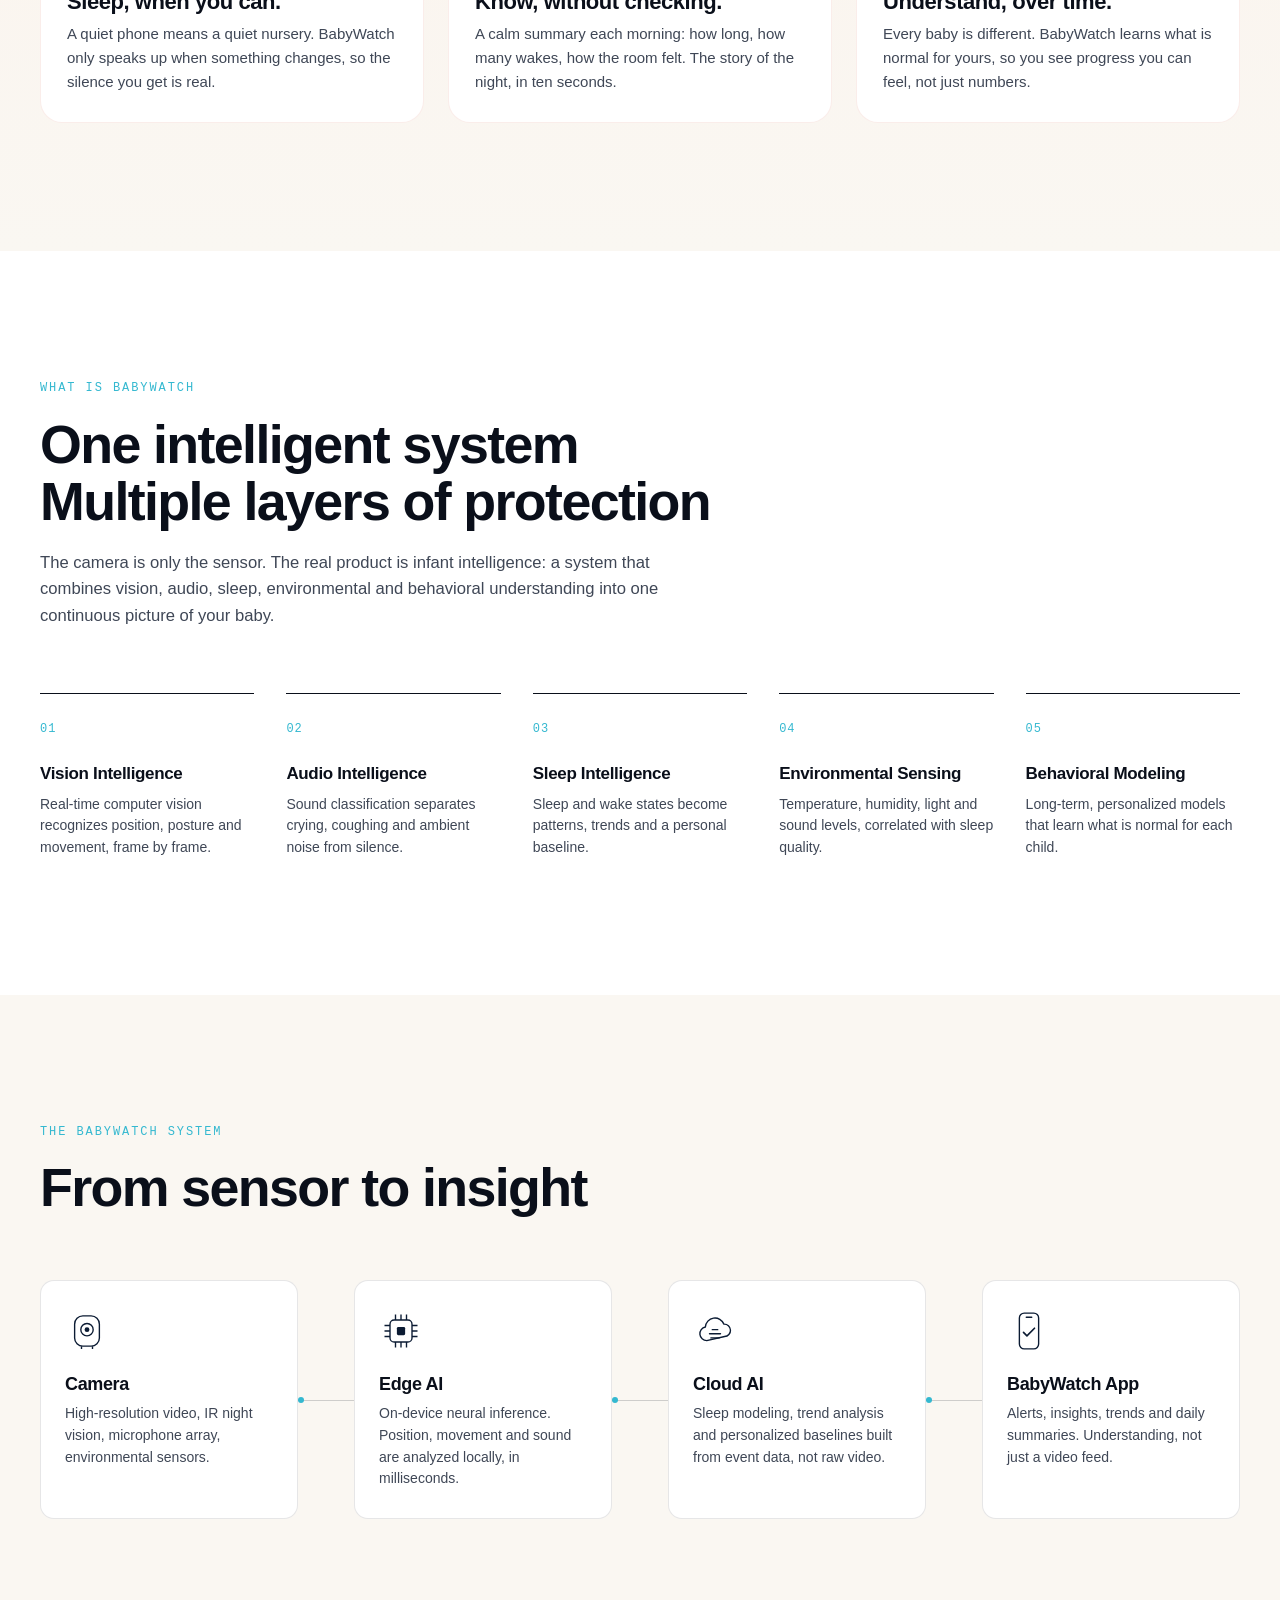
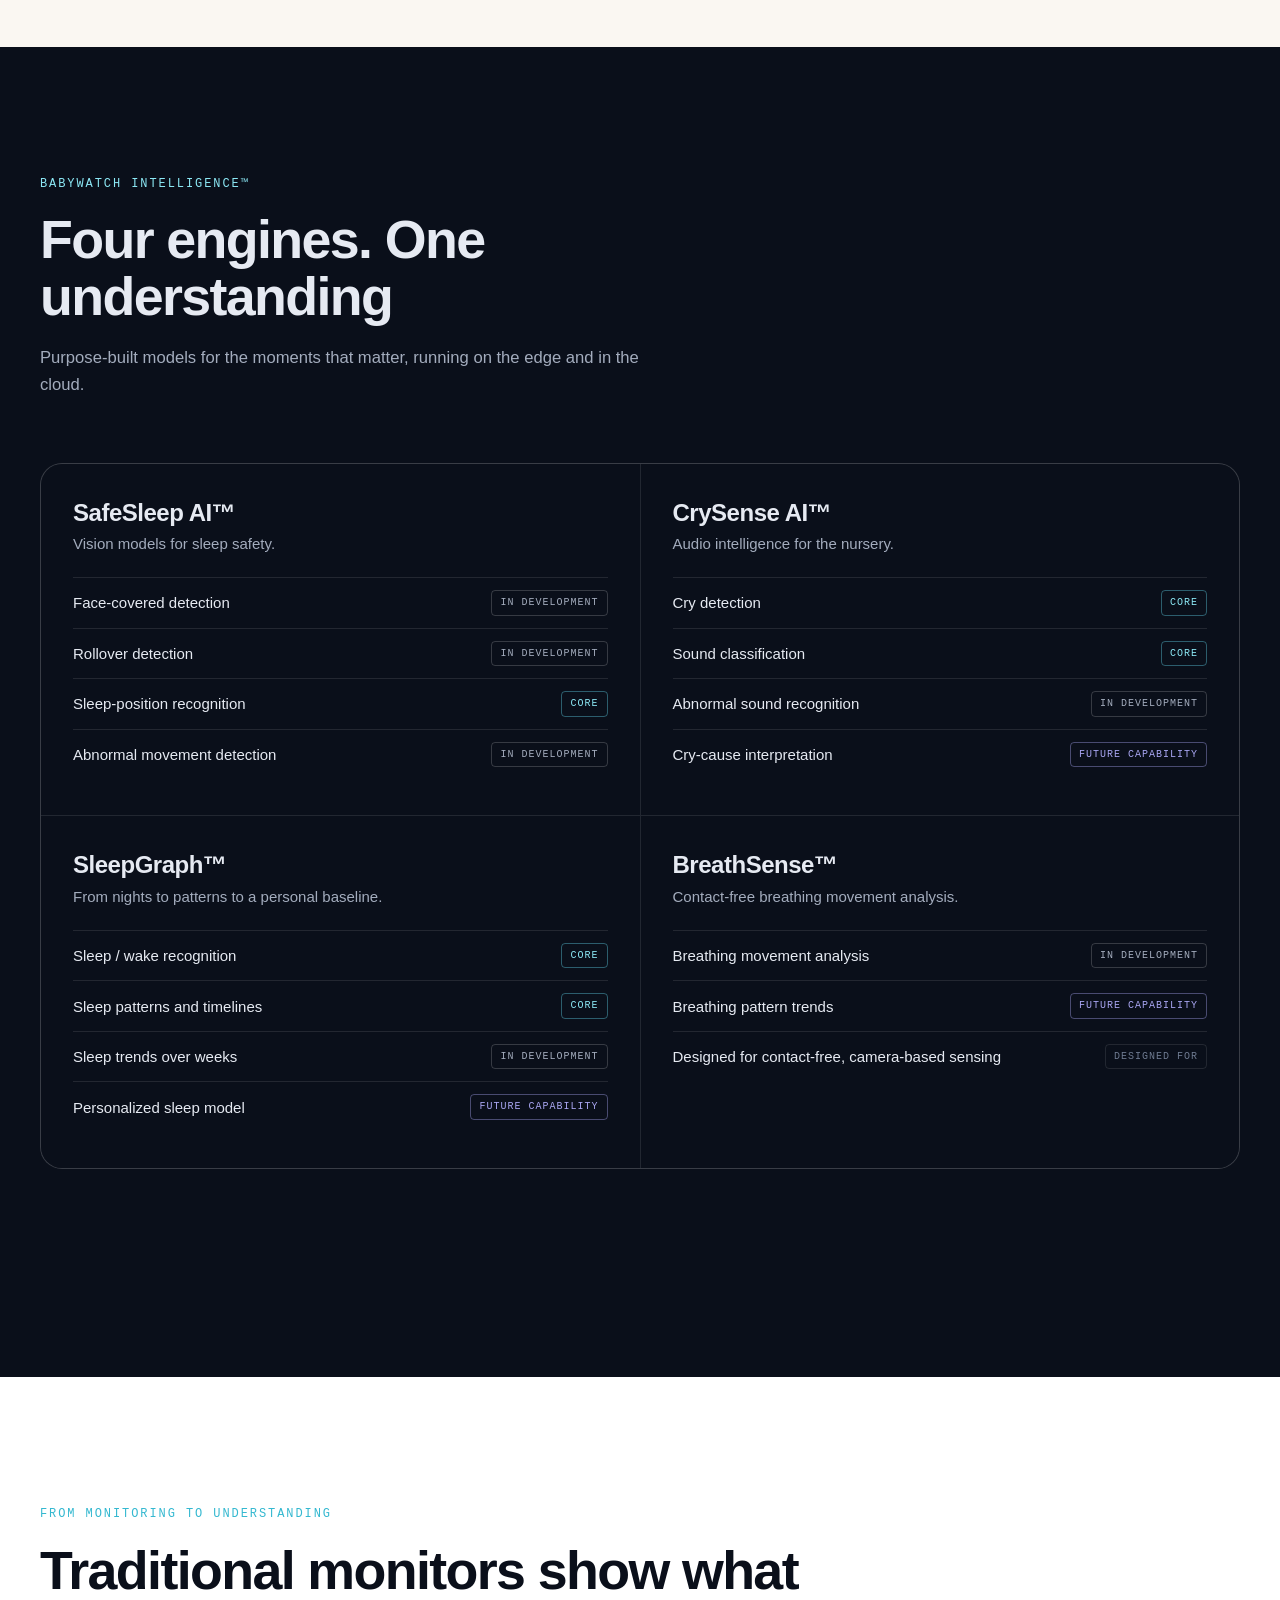
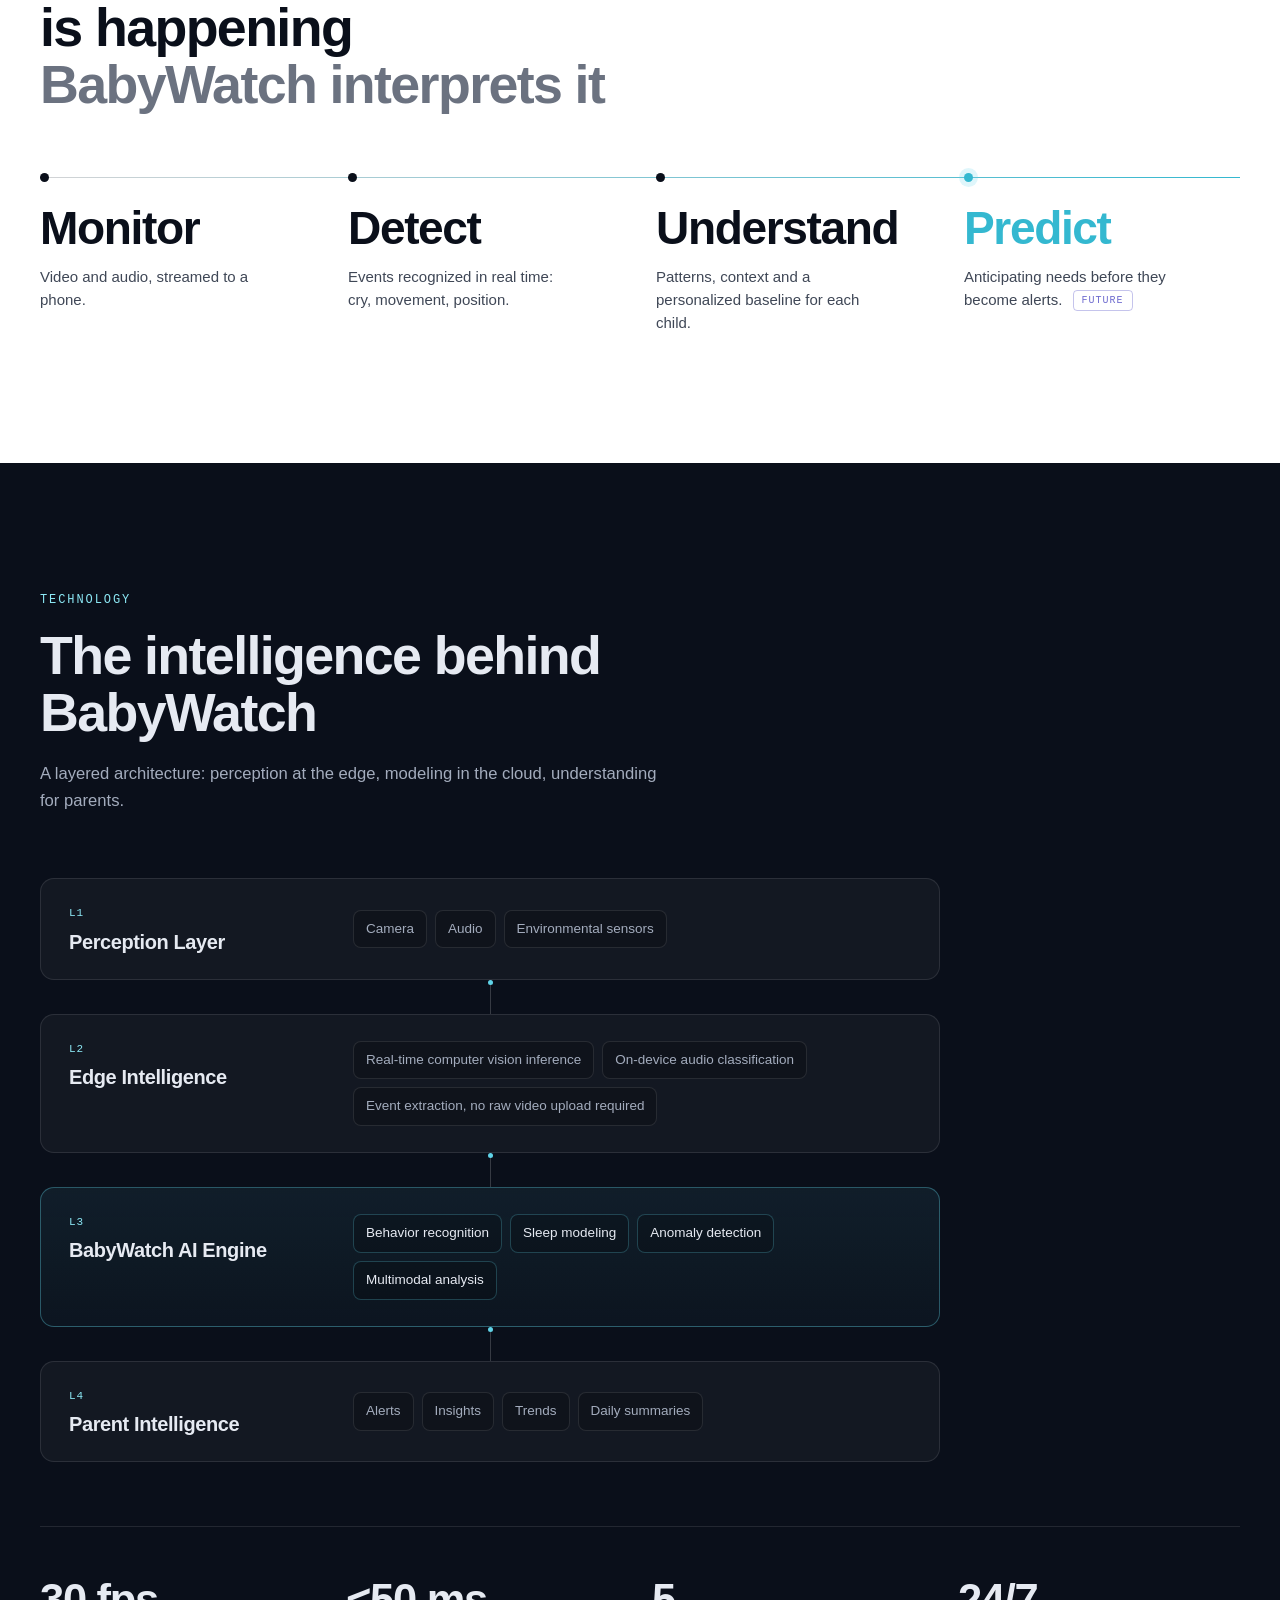
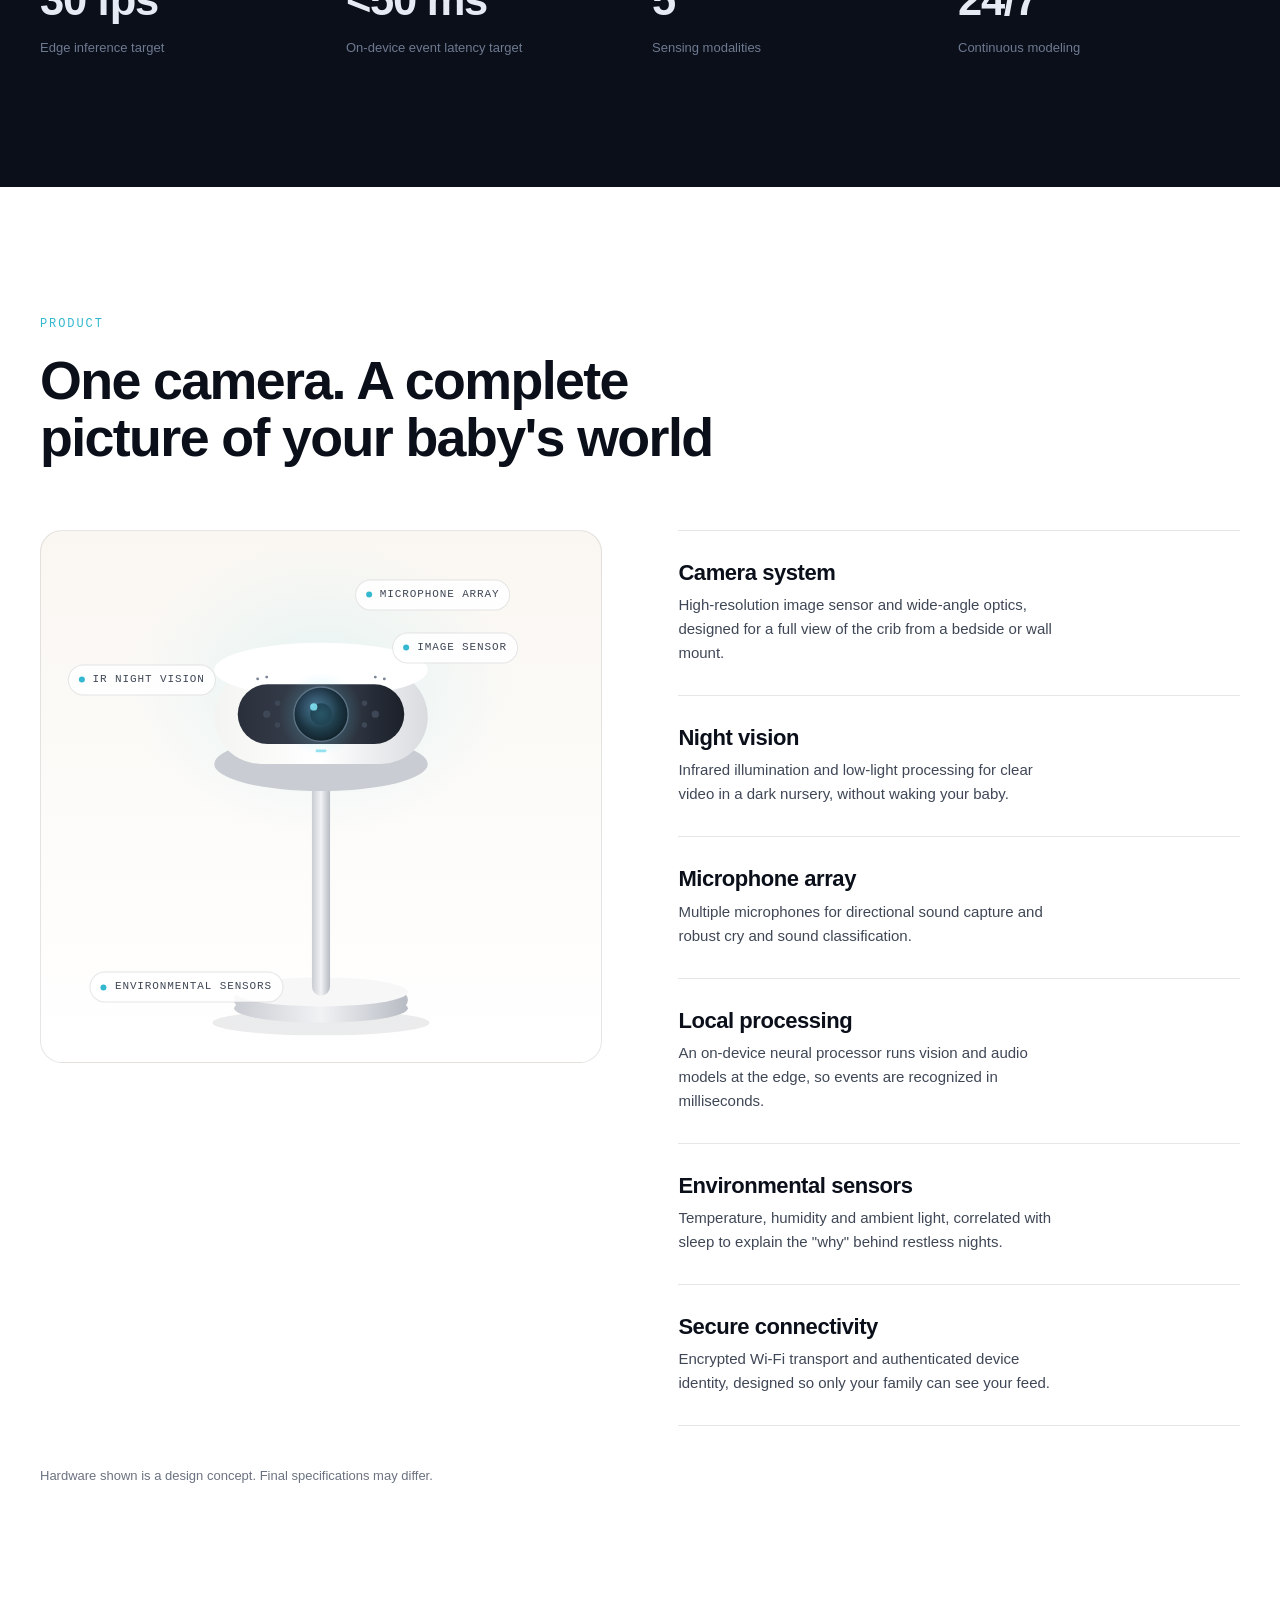
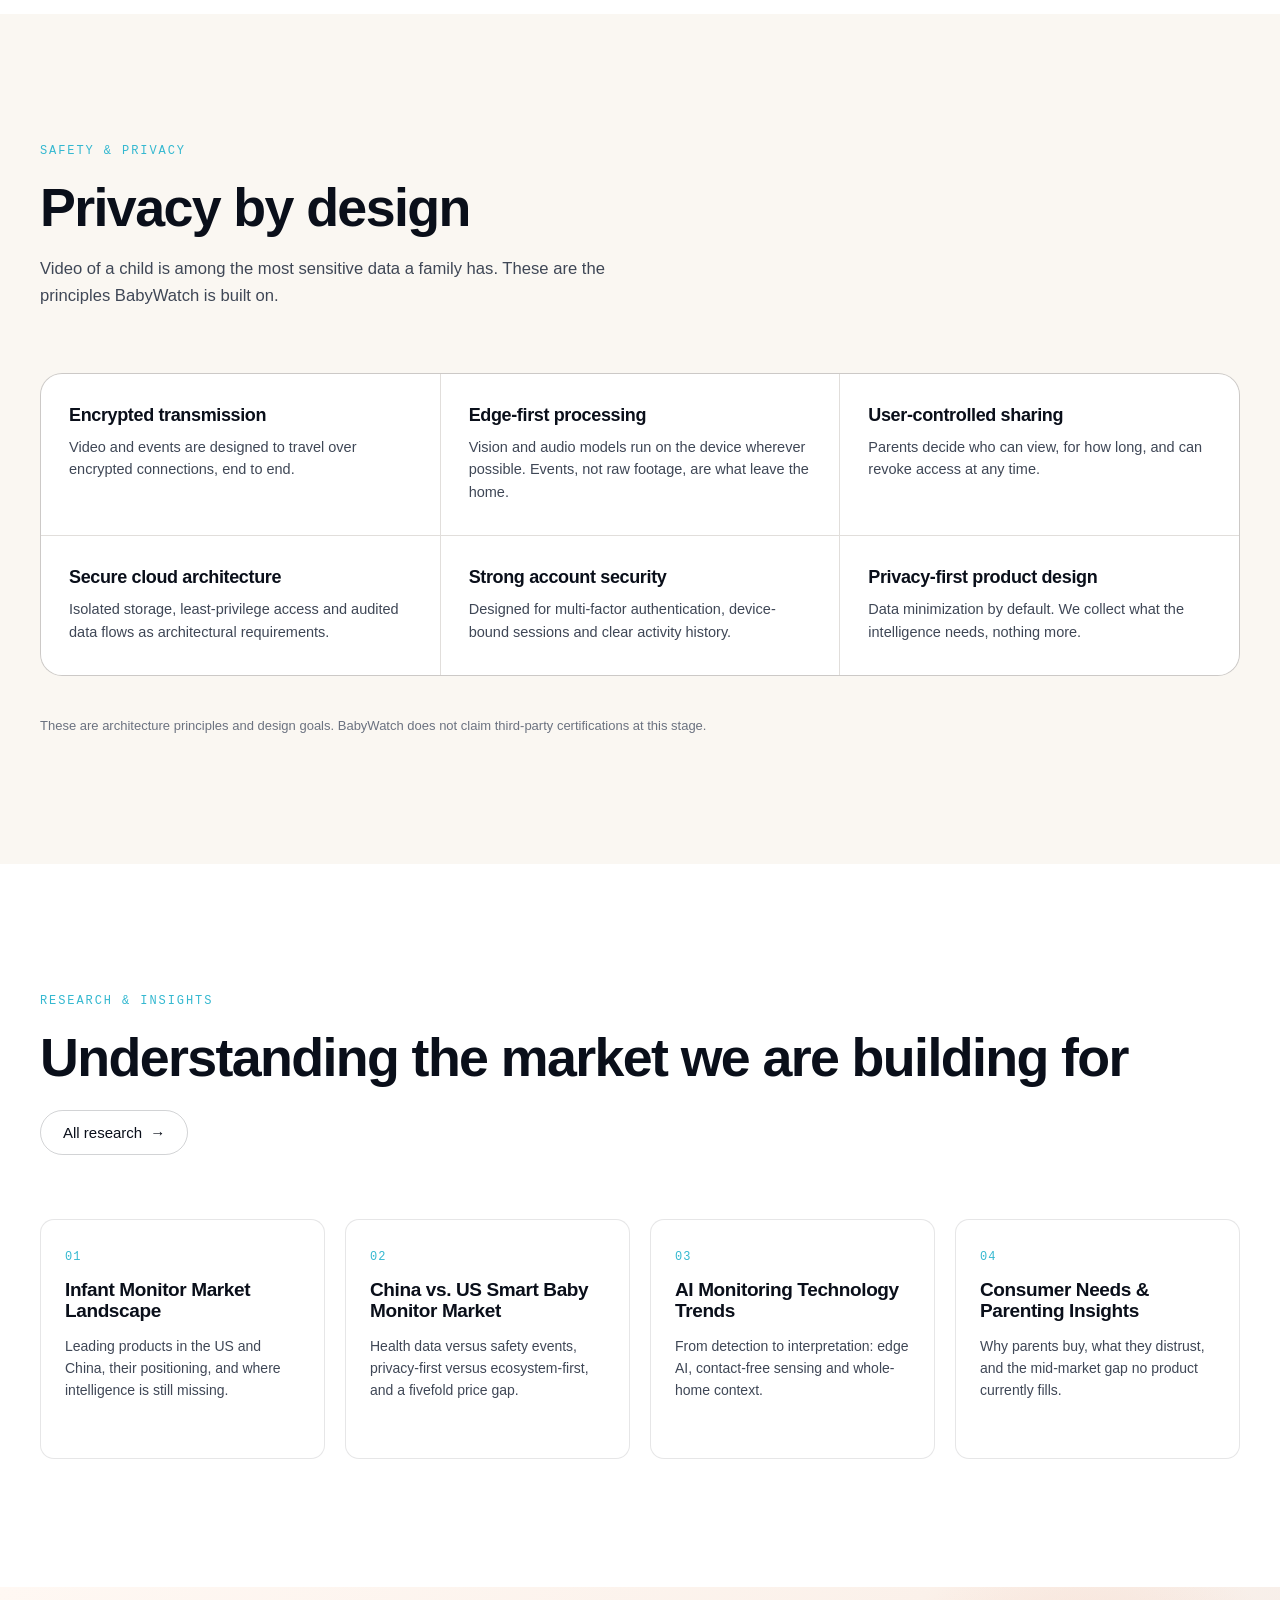
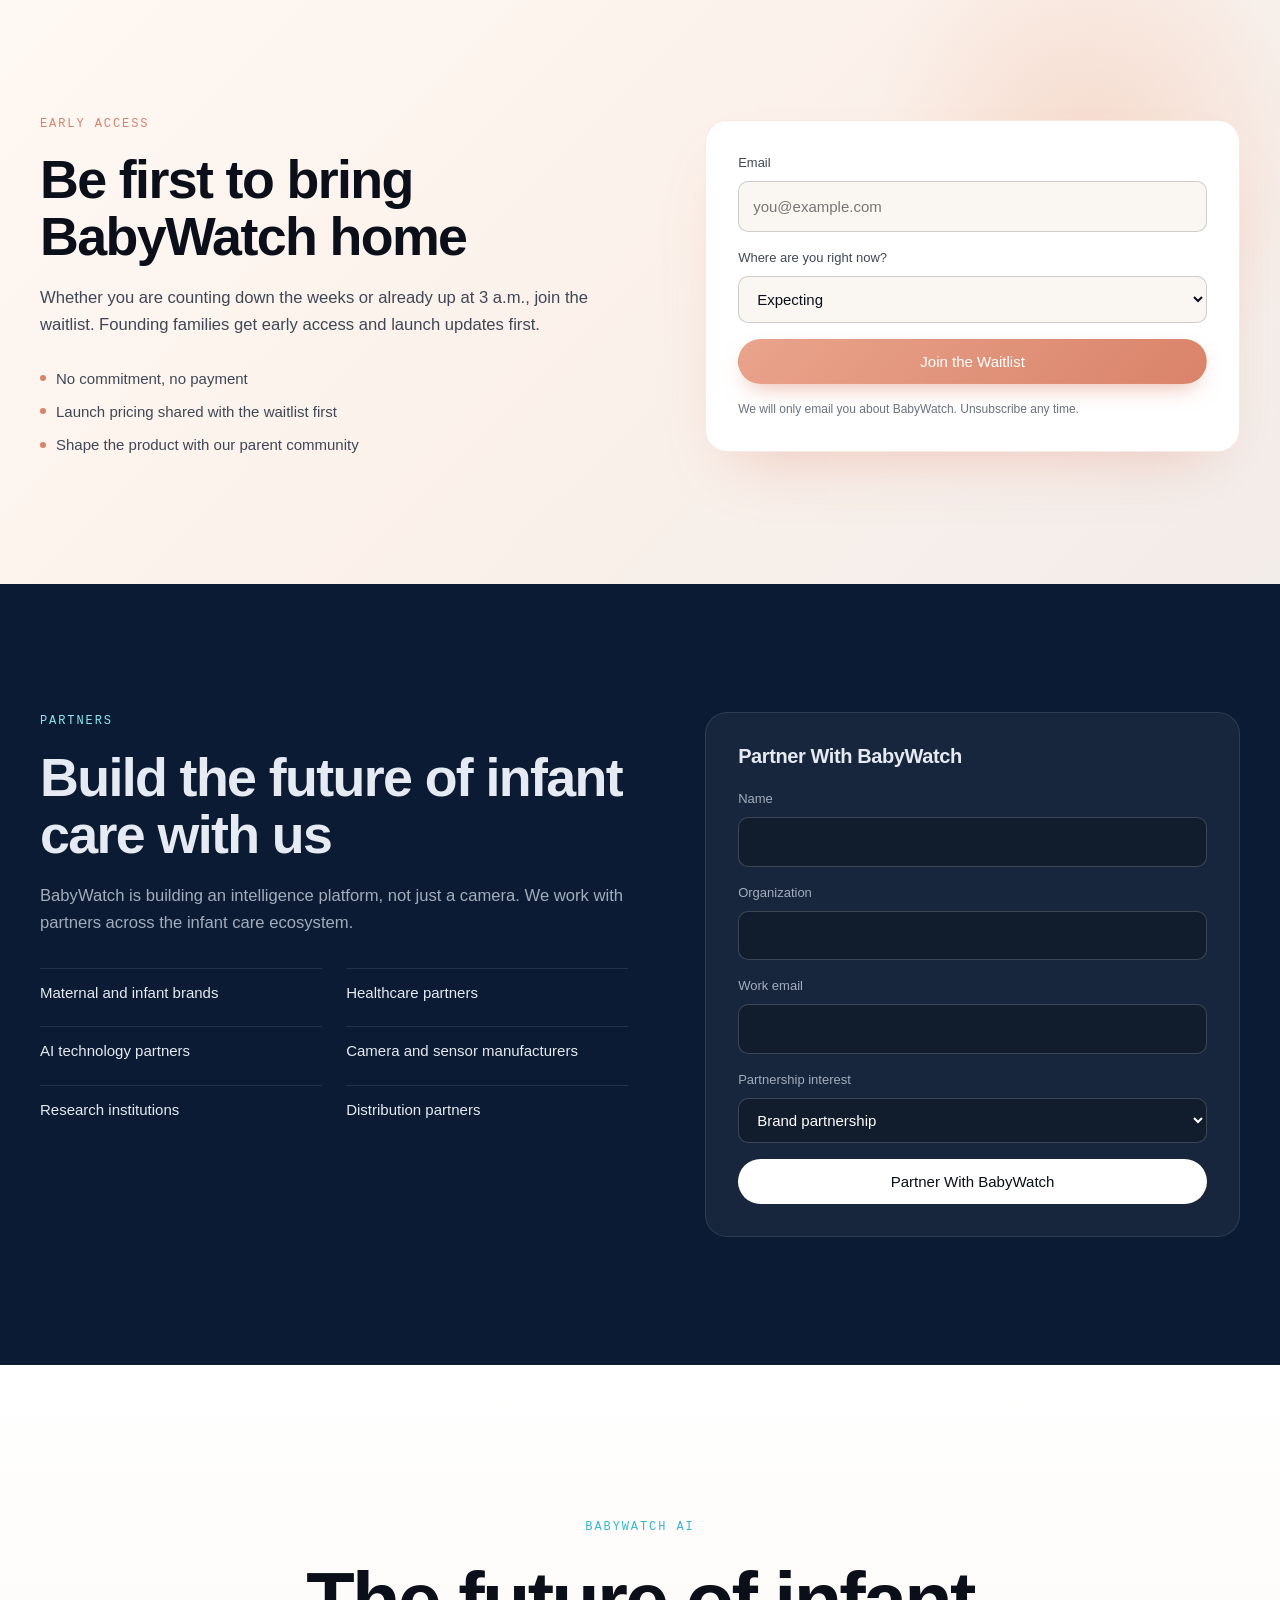
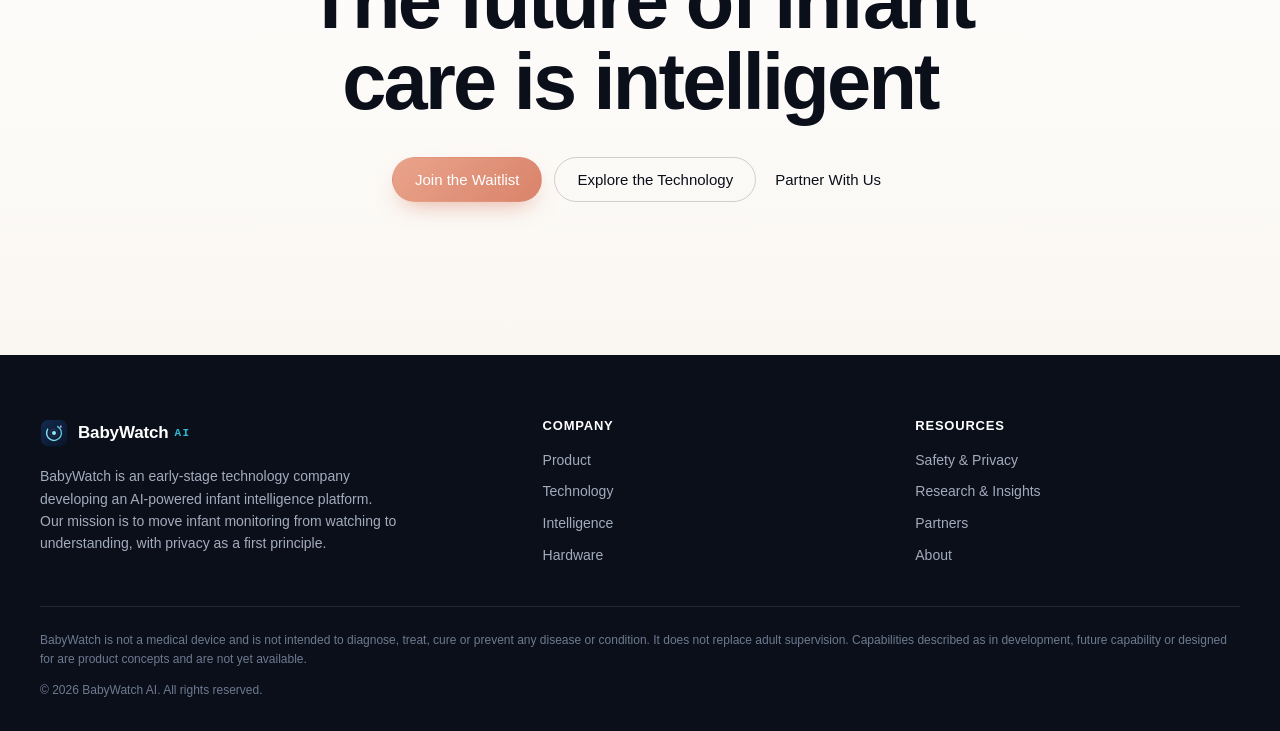
==== commit 9a752527: "Remove trailing periods from all major headings (EN and ZH) Co-Authored-By: Claude Fable 5.1 <norepl" ====
--- a/index.html
+++ b/index.html
@@ -50,7 +50,7 @@
       <div class="container hero__grid">
         <div class="hero__copy reveal">
           <p class="eyebrow"><span class="eyebrow__dot"></span><span data-i18n="hero.eyebrow">BabyWatch AI · AI-Powered Infant Intelligence Platform</span></p>
-          <h1 id="hero-title" class="display" data-i18n="hero.title">Intelligence that watches over every breath.</h1>
+          <h1 id="hero-title" class="display" data-i18n="hero.title">Intelligence that watches over every breath</h1>
           <p class="lede" data-i18n="hero.lede">An AI-powered infant intelligence platform combining computer vision, behavioral recognition, audio intelligence and environmental sensing to help parents understand their baby's world.</p>
           <p class="hero__human" data-i18n="hero.human">For the nights you can't keep your eyes open, and the mornings you want to know how it went.</p>
           <div class="cta-row">
@@ -160,7 +160,7 @@
       <div class="container">
         <div class="section__head reveal">
           <p class="kicker kicker--warm" data-i18n="mo.kicker">For every mother, every night</p>
-          <h2 id="moments-title" class="h-xl" data-i18n="mo.title">Rest, without wondering.</h2>
+          <h2 id="moments-title" class="h-xl" data-i18n="mo.title">Rest, without wondering</h2>
           <p class="section__lede" data-i18n="mo.lede">You will still check. Every parent does. BabyWatch is there so that checking becomes a choice, not a reflex.</p>
         </div>
         <div class="moments reveal">
@@ -226,7 +226,7 @@
       <div class="container">
         <div class="section__head reveal">
           <p class="kicker" data-i18n="what.kicker">What is BabyWatch</p>
-          <h2 id="what-title" class="h-xl" data-i18n="what.title">One intelligent system.<br>Multiple layers of protection.</h2>
+          <h2 id="what-title" class="h-xl" data-i18n="what.title">One intelligent system<br>Multiple layers of protection</h2>
           <p class="section__lede" data-i18n="what.lede">The camera is only the sensor. The real product is infant intelligence: a system that combines vision, audio, sleep, environmental and behavioral understanding into one continuous picture of your baby.</p>
         </div>
         <ul class="layers reveal" role="list">
@@ -244,7 +244,7 @@
       <div class="container">
         <div class="section__head reveal">
           <p class="kicker" data-i18n="system.kicker">The BabyWatch system</p>
-          <h2 id="system-title" class="h-xl" data-i18n="system.title">From sensor to insight.</h2>
+          <h2 id="system-title" class="h-xl" data-i18n="system.title">From sensor to insight</h2>
         </div>
         <div class="flow reveal" role="img" aria-label="System flow: Camera sends data to Edge AI, which sends events to Cloud AI, which powers the BabyWatch app">
           <div class="flow__node">
@@ -279,7 +279,7 @@
       <div class="container">
         <div class="section__head reveal">
           <p class="kicker kicker--light" data-i18n="intel.kicker">BabyWatch Intelligence™</p>
-          <h2 id="intel-title" class="h-xl" data-i18n="intel.title">Four engines. One understanding.</h2>
+          <h2 id="intel-title" class="h-xl" data-i18n="intel.title">Four engines. One understanding</h2>
           <p class="section__lede" data-i18n="intel.lede">Purpose-built models for the moments that matter, running on the edge and in the cloud.</p>
         </div>
         <div class="engines">
@@ -328,7 +328,7 @@
       <div class="container">
         <div class="section__head reveal">
           <p class="kicker" data-i18n="evo.kicker">From monitoring to understanding</p>
-          <h2 id="evo-title" class="h-xl" data-i18n="evo.title">Traditional monitors show what is happening.<br><span class="muted">BabyWatch interprets it.</span></h2>
+          <h2 id="evo-title" class="h-xl" data-i18n="evo.title">Traditional monitors show what is happening<br><span class="muted">BabyWatch interprets it</span></h2>
         </div>
         <ol class="evo reveal" role="list">
           <li class="evo__step"><span class="evo__word" data-i18n="evo1.w">Monitor</span><p data-i18n="evo1.p">Video and audio, streamed to a phone.</p></li>
@@ -344,7 +344,7 @@
       <div class="container">
         <div class="section__head reveal">
           <p class="kicker kicker--light" data-i18n="arch.kicker">Technology</p>
-          <h2 id="arch-title" class="h-xl" data-i18n="arch.title">The intelligence behind BabyWatch.</h2>
+          <h2 id="arch-title" class="h-xl" data-i18n="arch.title">The intelligence behind BabyWatch</h2>
           <p class="section__lede" data-i18n="arch.lede">A layered architecture: perception at the edge, modeling in the cloud, understanding for parents.</p>
         </div>
         <div class="arch reveal" role="img" aria-label="Layered architecture: Perception Layer, Edge Intelligence, BabyWatch AI Engine, Parent Intelligence">
@@ -382,7 +382,7 @@
       <div class="container">
         <div class="section__head reveal">
           <p class="kicker" data-i18n="hw.kicker">Product</p>
-          <h2 id="hw-title" class="h-xl" data-i18n="hw.title">One camera. A complete picture of your baby's world.</h2>
+          <h2 id="hw-title" class="h-xl" data-i18n="hw.title">One camera. A complete picture of your baby's world</h2>
         </div>
         <div class="hw">
           <div class="hw__visual reveal">
@@ -444,7 +444,7 @@
       <div class="container">
         <div class="section__head reveal">
           <p class="kicker" data-i18n="priv.kicker">Safety &amp; Privacy</p>
-          <h2 id="privacy-title" class="h-xl" data-i18n="priv.title">Privacy by design.</h2>
+          <h2 id="privacy-title" class="h-xl" data-i18n="priv.title">Privacy by design</h2>
           <p class="section__lede" data-i18n="priv.lede">Video of a child is among the most sensitive data a family has. These are the principles BabyWatch is built on.</p>
         </div>
         <ul class="principles reveal" role="list">
@@ -465,7 +465,7 @@
         <div class="section__head section__head--row reveal">
           <div>
             <p class="kicker" data-i18n="res.kicker">Research &amp; Insights</p>
-            <h2 id="research-title" class="h-xl" data-i18n="res.title">Understanding the market we are building for.</h2>
+            <h2 id="research-title" class="h-xl" data-i18n="res.title">Understanding the market we are building for</h2>
           </div>
           <a href="research.html" class="btn btn--ghost" data-i18n="res.all">All research <span aria-hidden="true">→</span></a>
         </div>
@@ -483,7 +483,7 @@
       <div class="container waitlist">
         <div class="reveal">
           <p class="kicker kicker--warm" data-i18n="wl.kicker">Early access</p>
-          <h2 id="wl-title" class="h-xl" data-i18n="wl.title">Be first to bring BabyWatch home.</h2>
+          <h2 id="wl-title" class="h-xl" data-i18n="wl.title">Be first to bring BabyWatch home</h2>
           <p class="section__lede" data-i18n="wl.lede">Whether you are counting down the weeks or already up at 3 a.m., join the waitlist. Founding families get early access and launch updates first.</p>
           <ul class="wl-points" role="list">
             <li data-i18n="wl1">No commitment, no payment</li>
@@ -510,7 +510,7 @@
       <div class="container partners">
         <div class="reveal">
           <p class="kicker kicker--light" data-i18n="part.kicker">Partners</p>
-          <h2 id="partners-title" class="h-xl" data-i18n="part.title">Build the future of infant care with us.</h2>
+          <h2 id="partners-title" class="h-xl" data-i18n="part.title">Build the future of infant care with us</h2>
           <p class="section__lede" data-i18n="part.lede">BabyWatch is building an intelligence platform, not just a camera. We work with partners across the infant care ecosystem.</p>
           <ul class="audiences" role="list">
             <li data-i18n="aud1">Maternal and infant brands</li>
@@ -541,7 +541,7 @@
     <section class="final" aria-labelledby="final-title">
       <div class="container reveal">
         <p class="kicker" data-i18n="final.kicker">BabyWatch AI</p>
-        <h2 id="final-title" class="display" data-i18n="final.title">The future of infant care is intelligent.</h2>
+        <h2 id="final-title" class="display" data-i18n="final.title">The future of infant care is intelligent</h2>
         <div class="cta-row cta-row--center">
           <a href="#waitlist" class="btn btn--warm" data-i18n="final.cta0">Join the Waitlist</a>
           <a href="#technology" class="btn btn--ghost" data-i18n="final.cta1">Explore the Technology</a>
